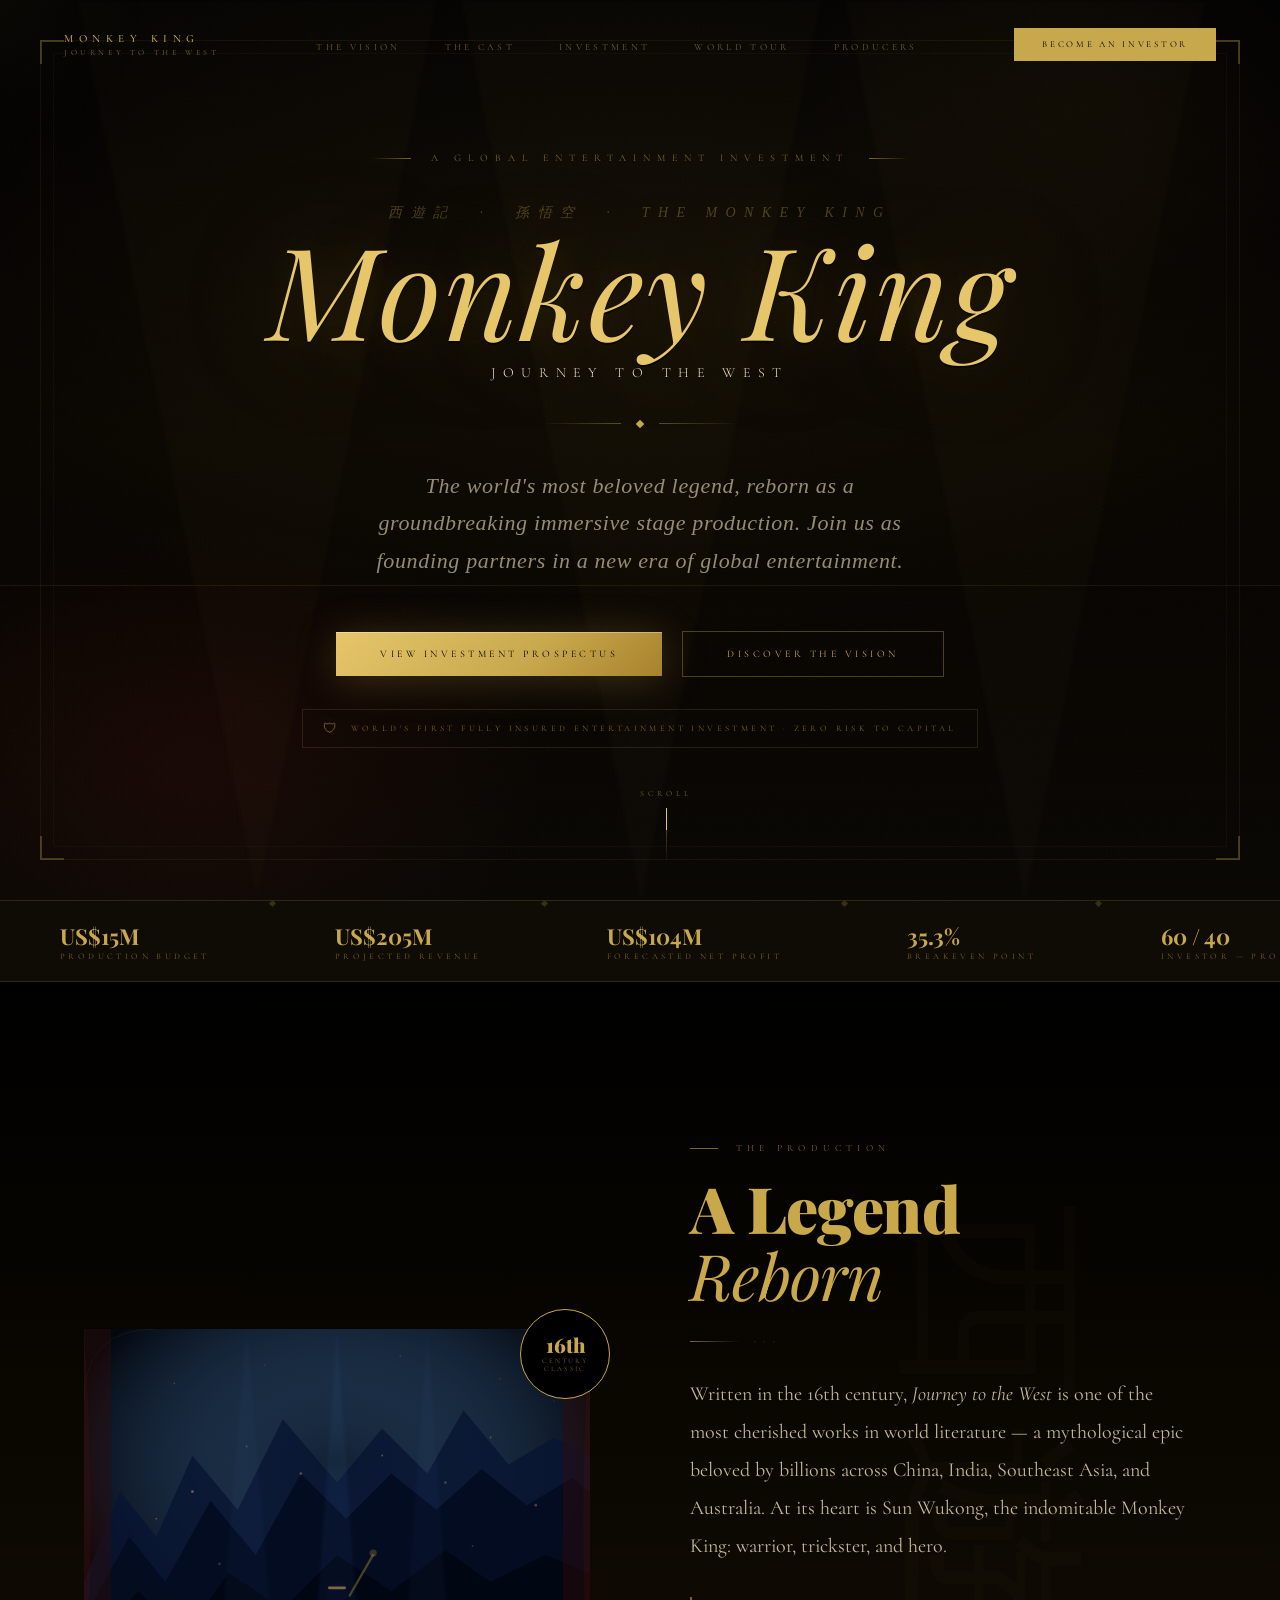
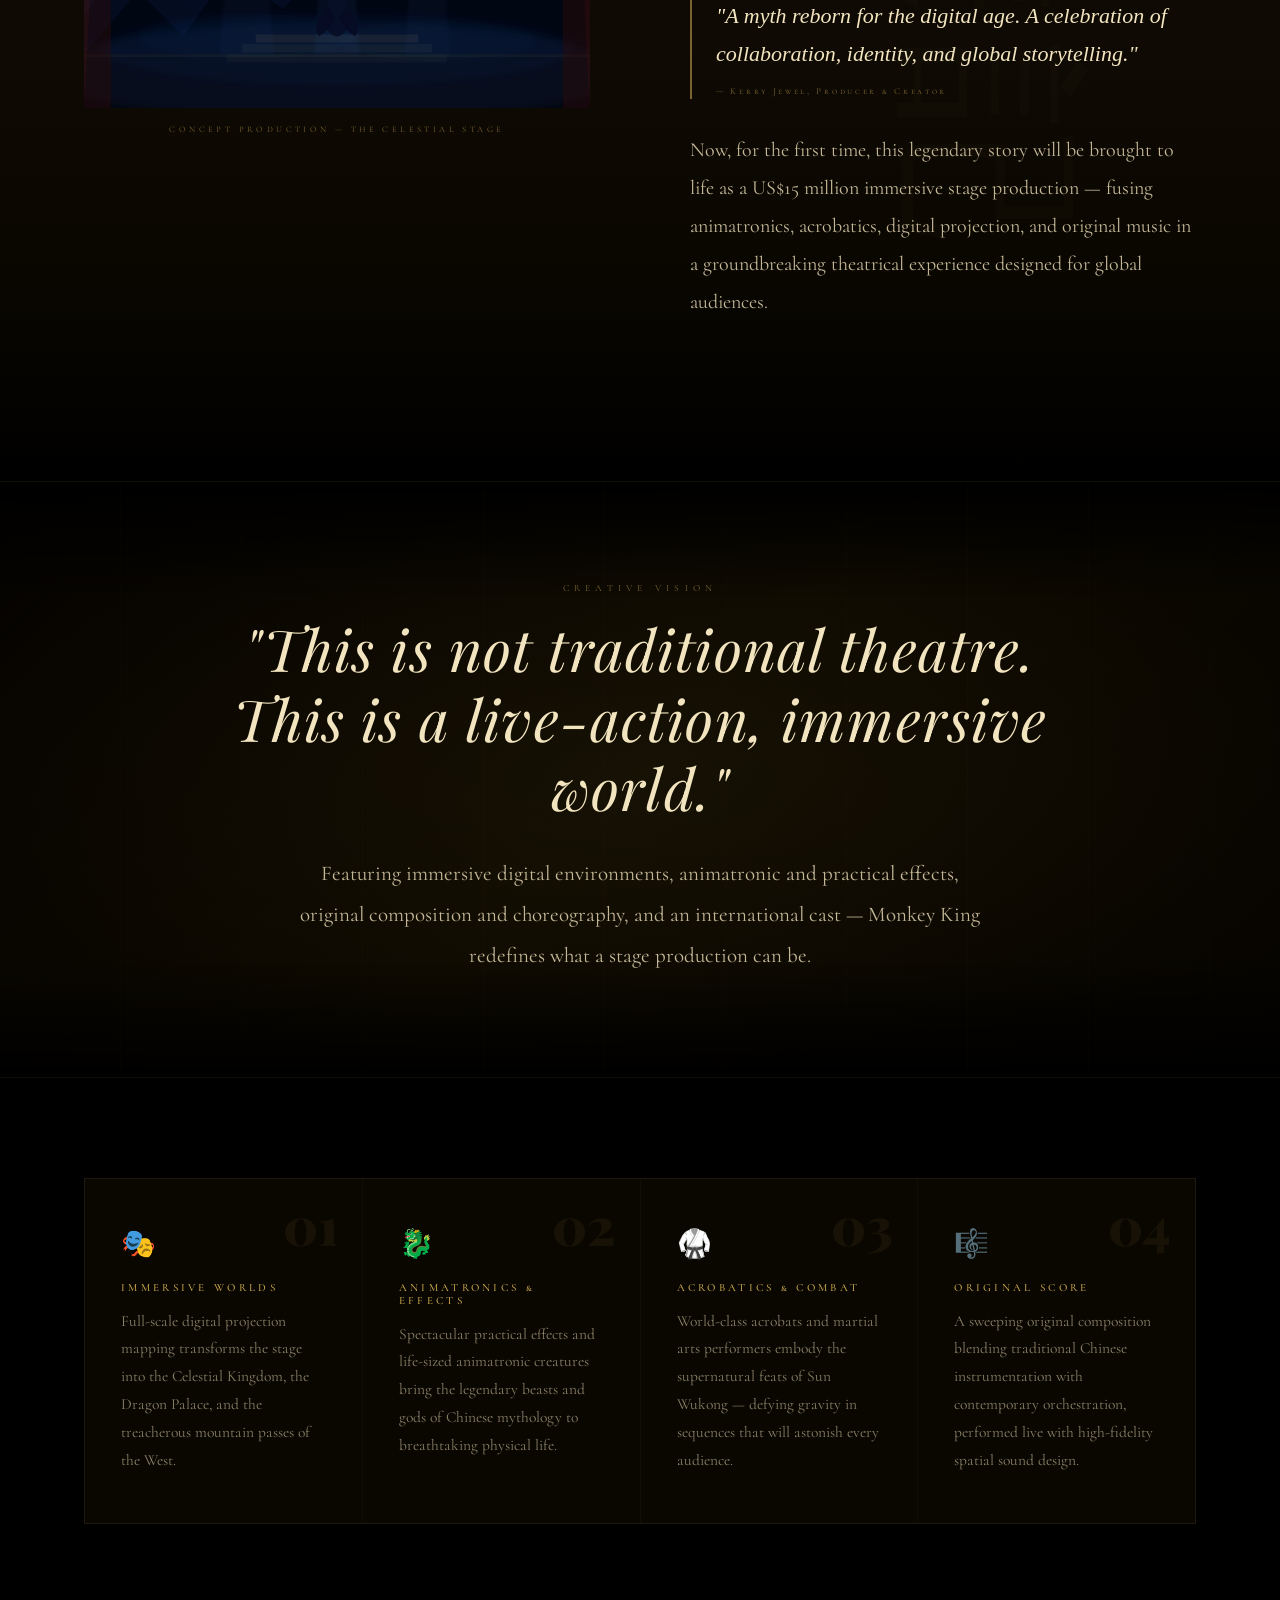
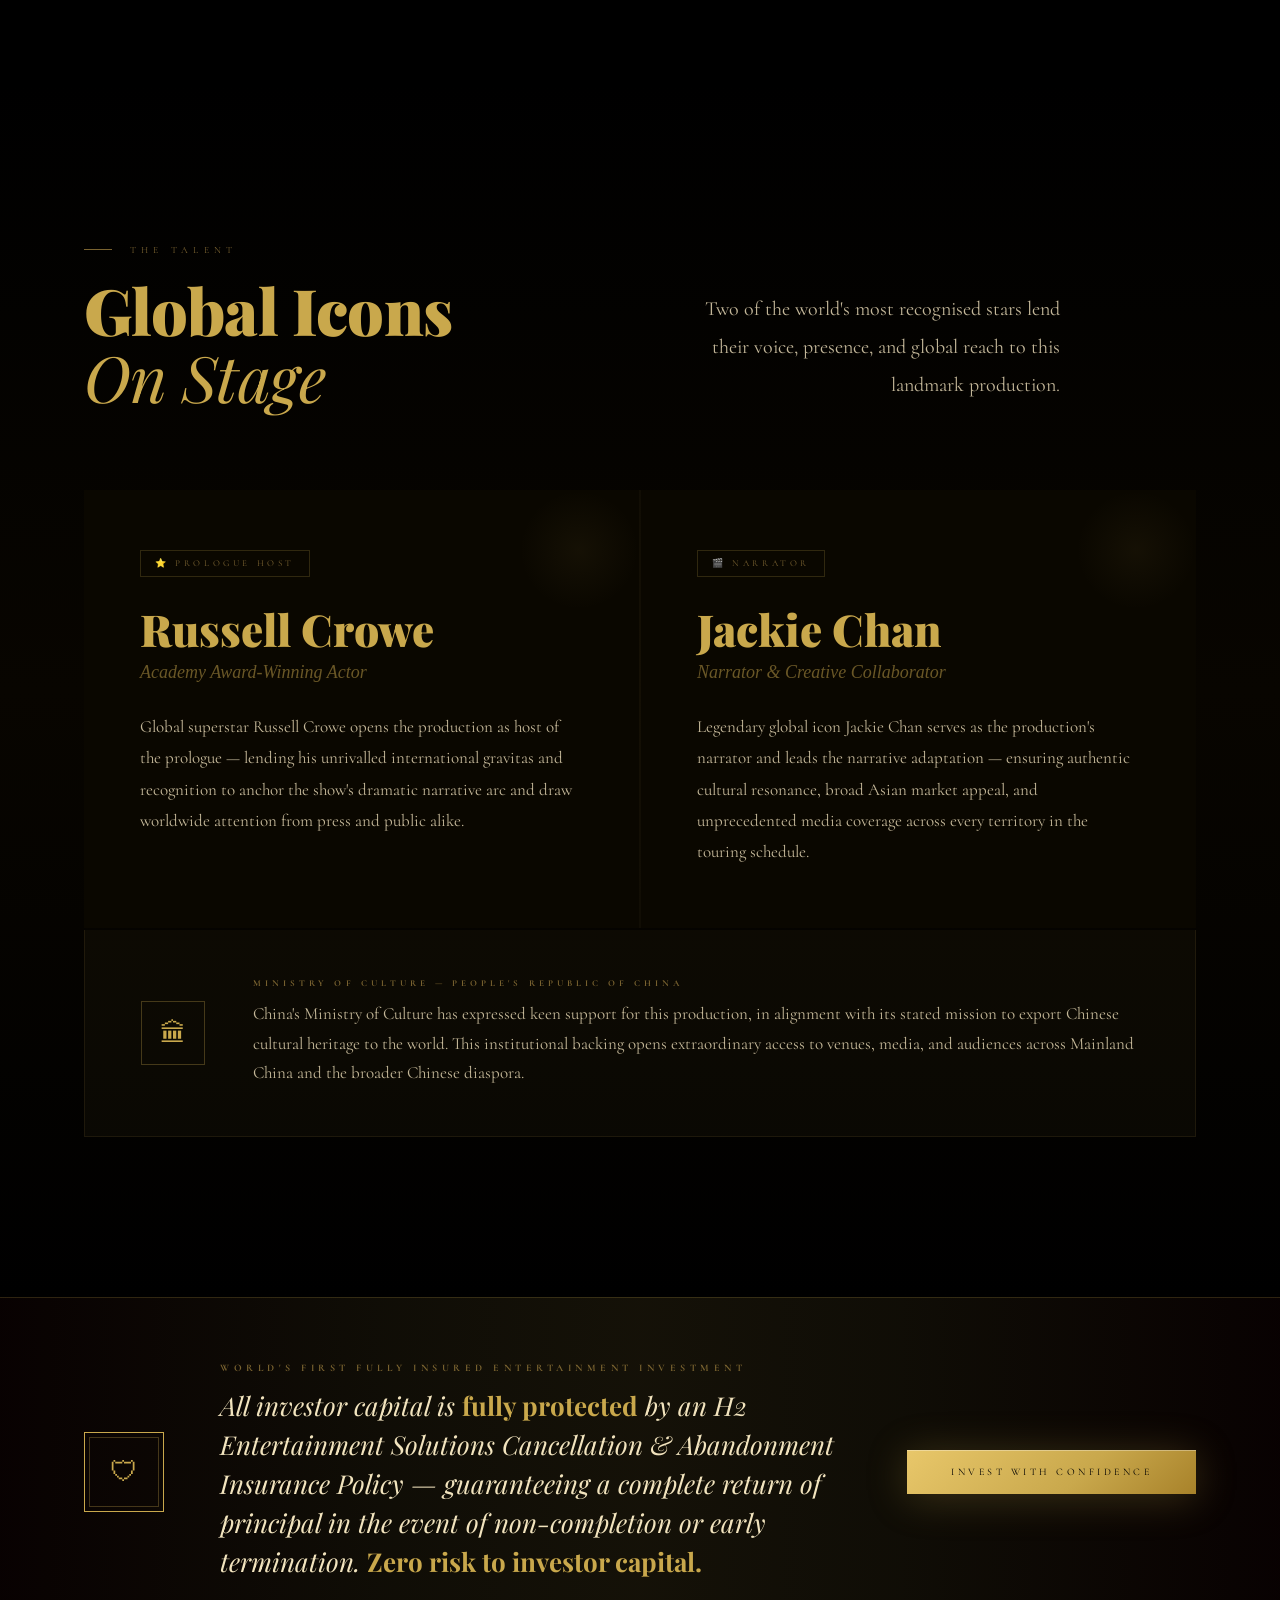
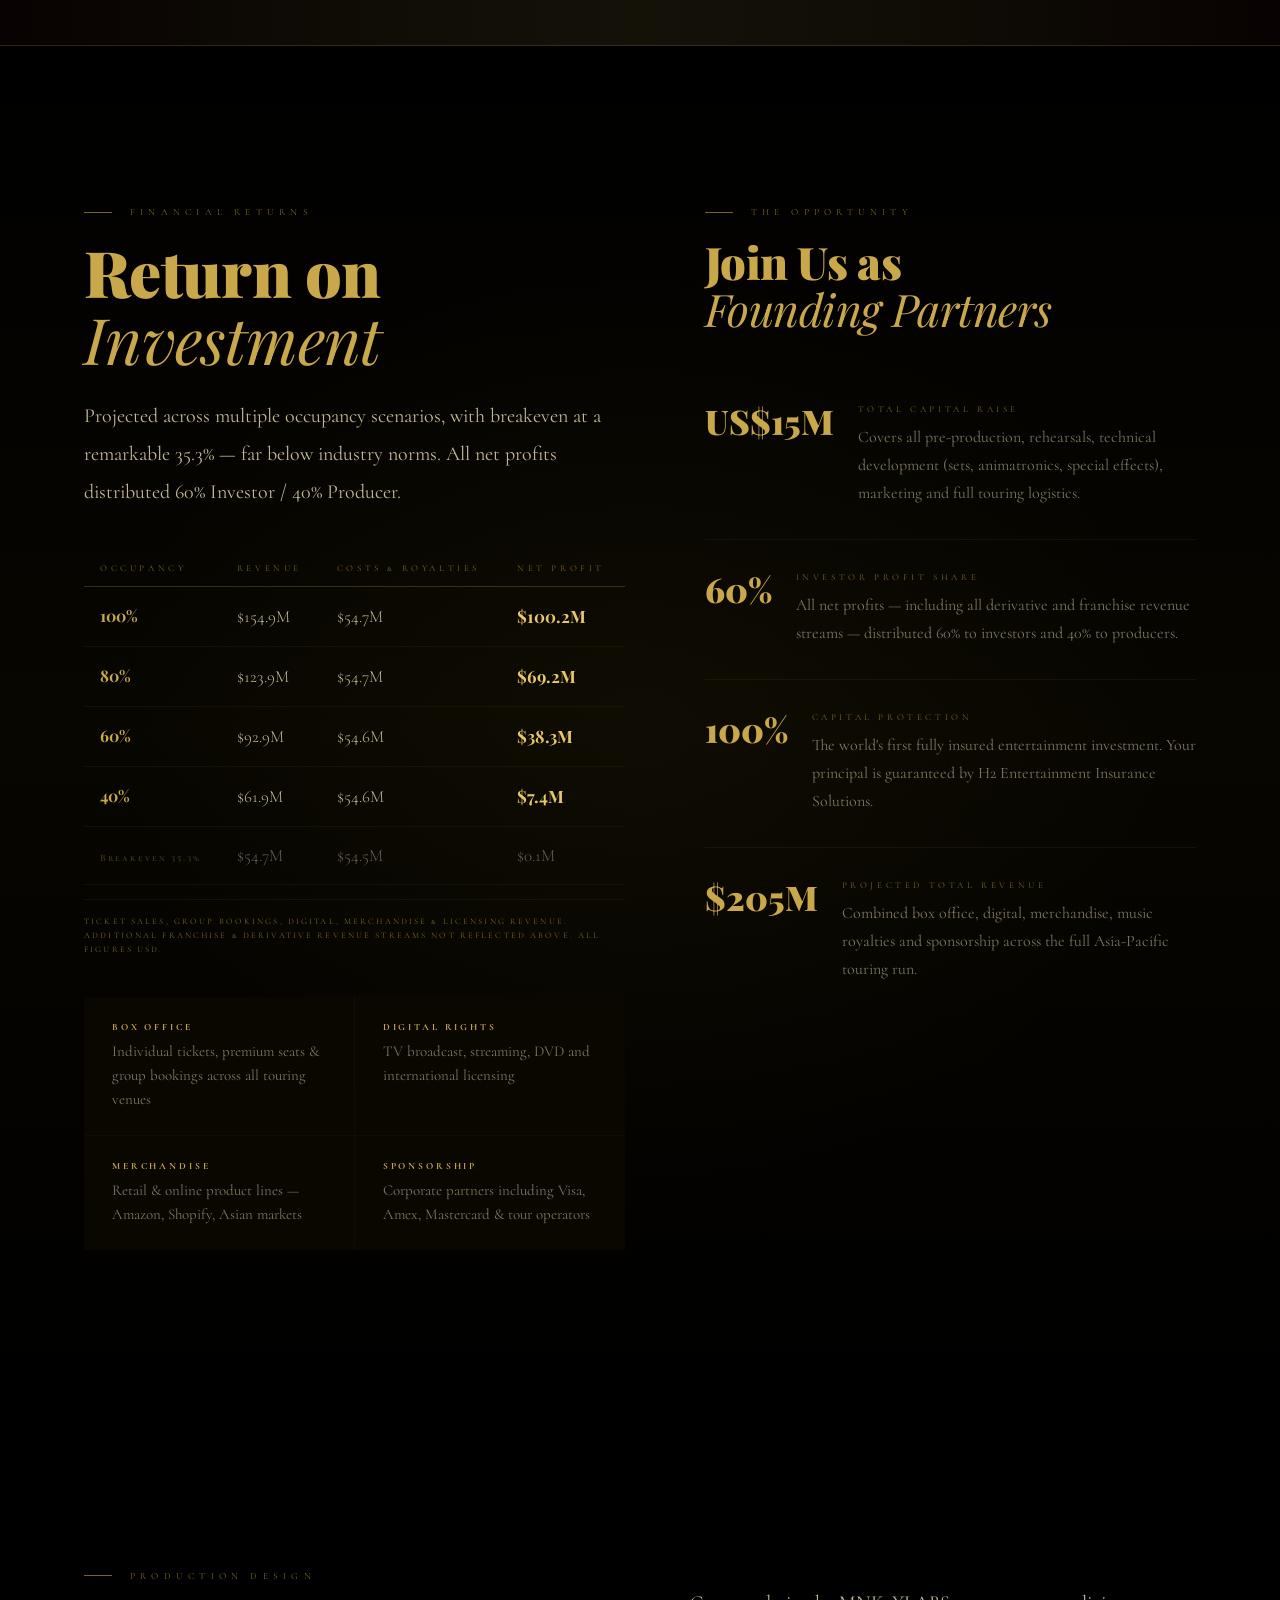
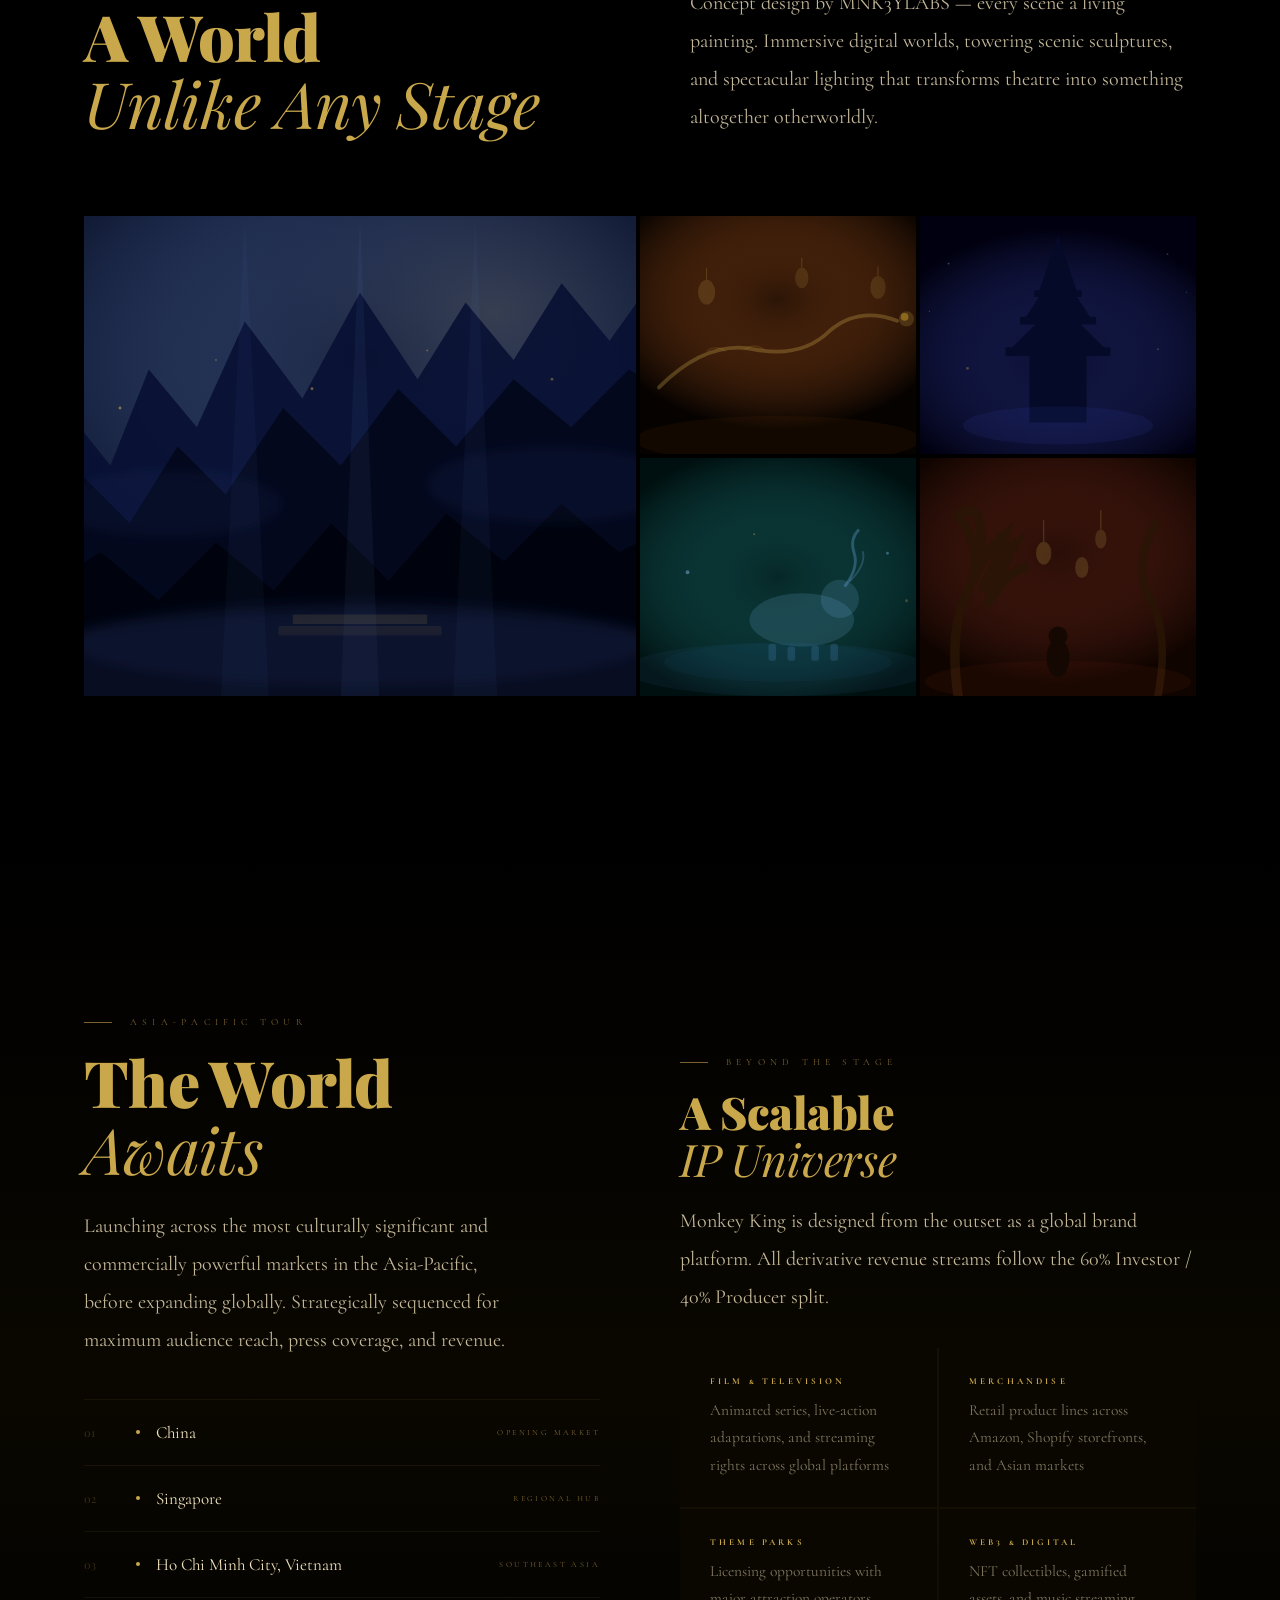
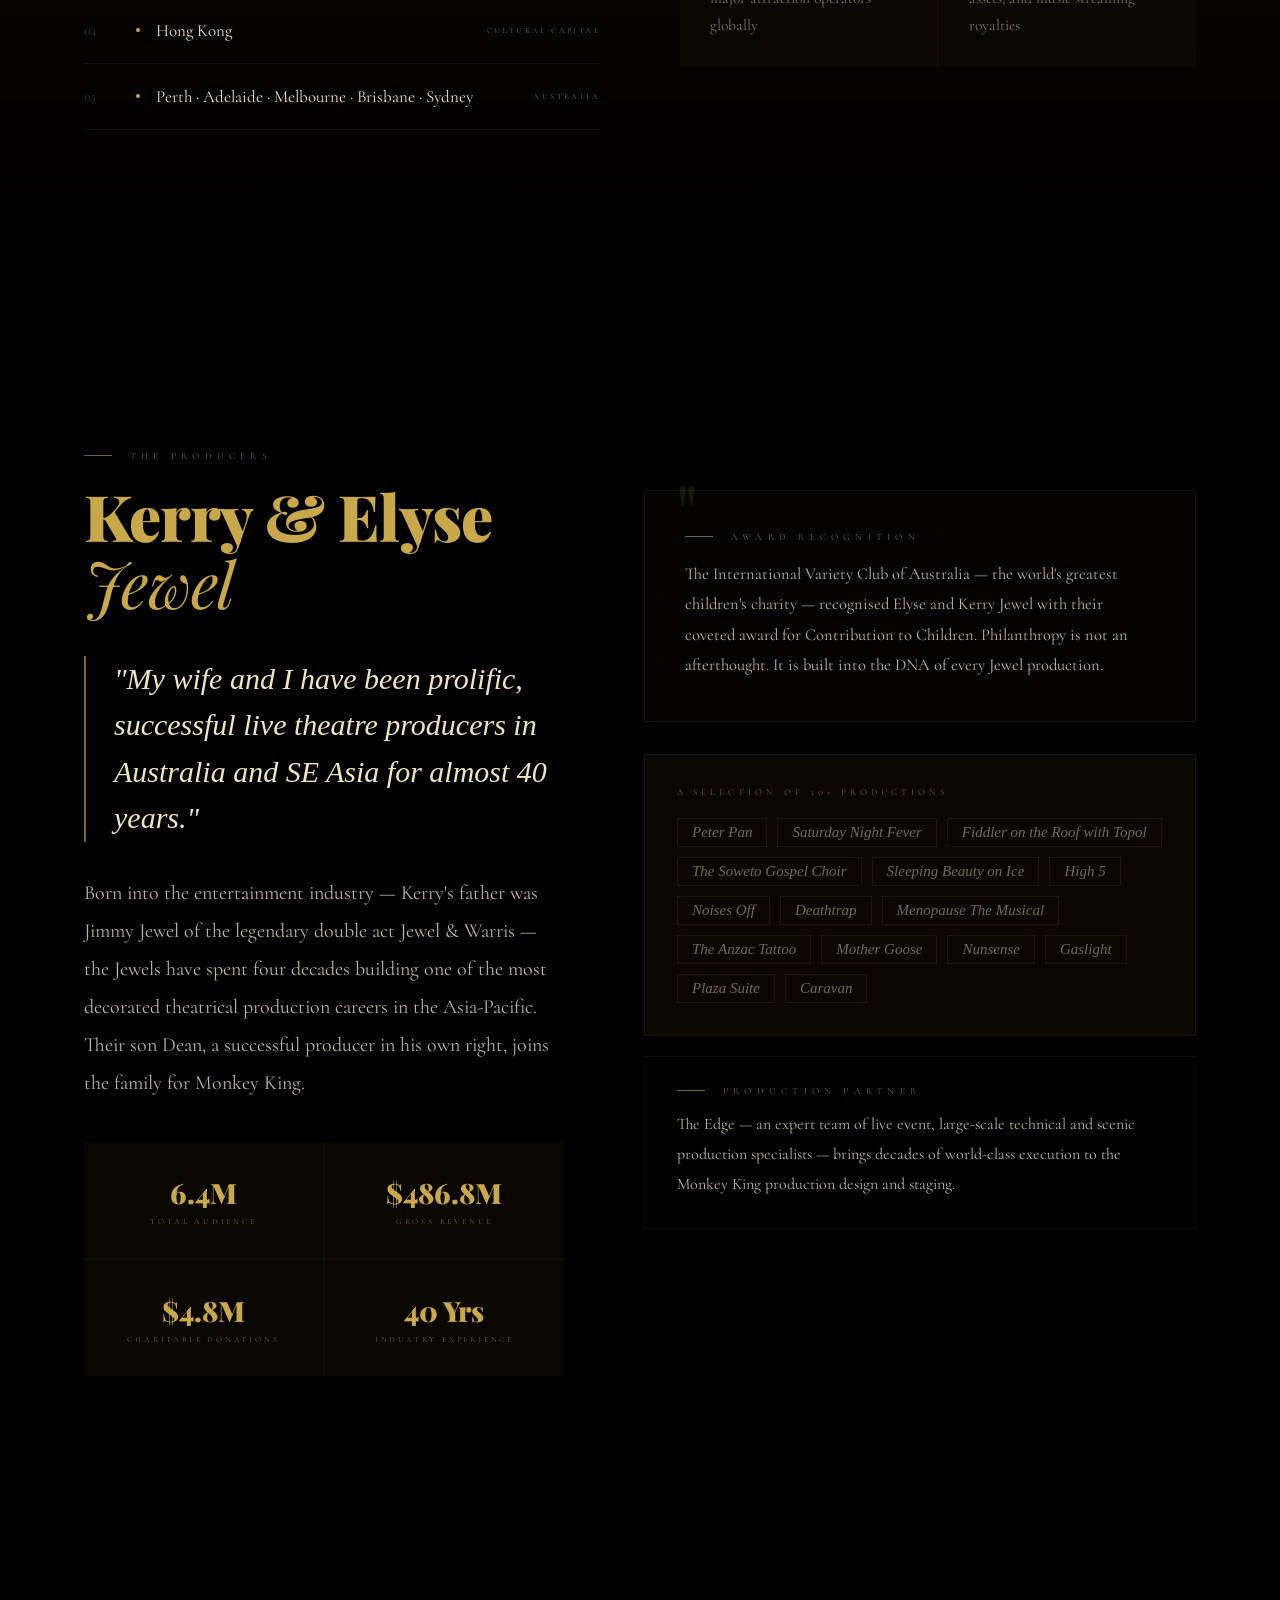
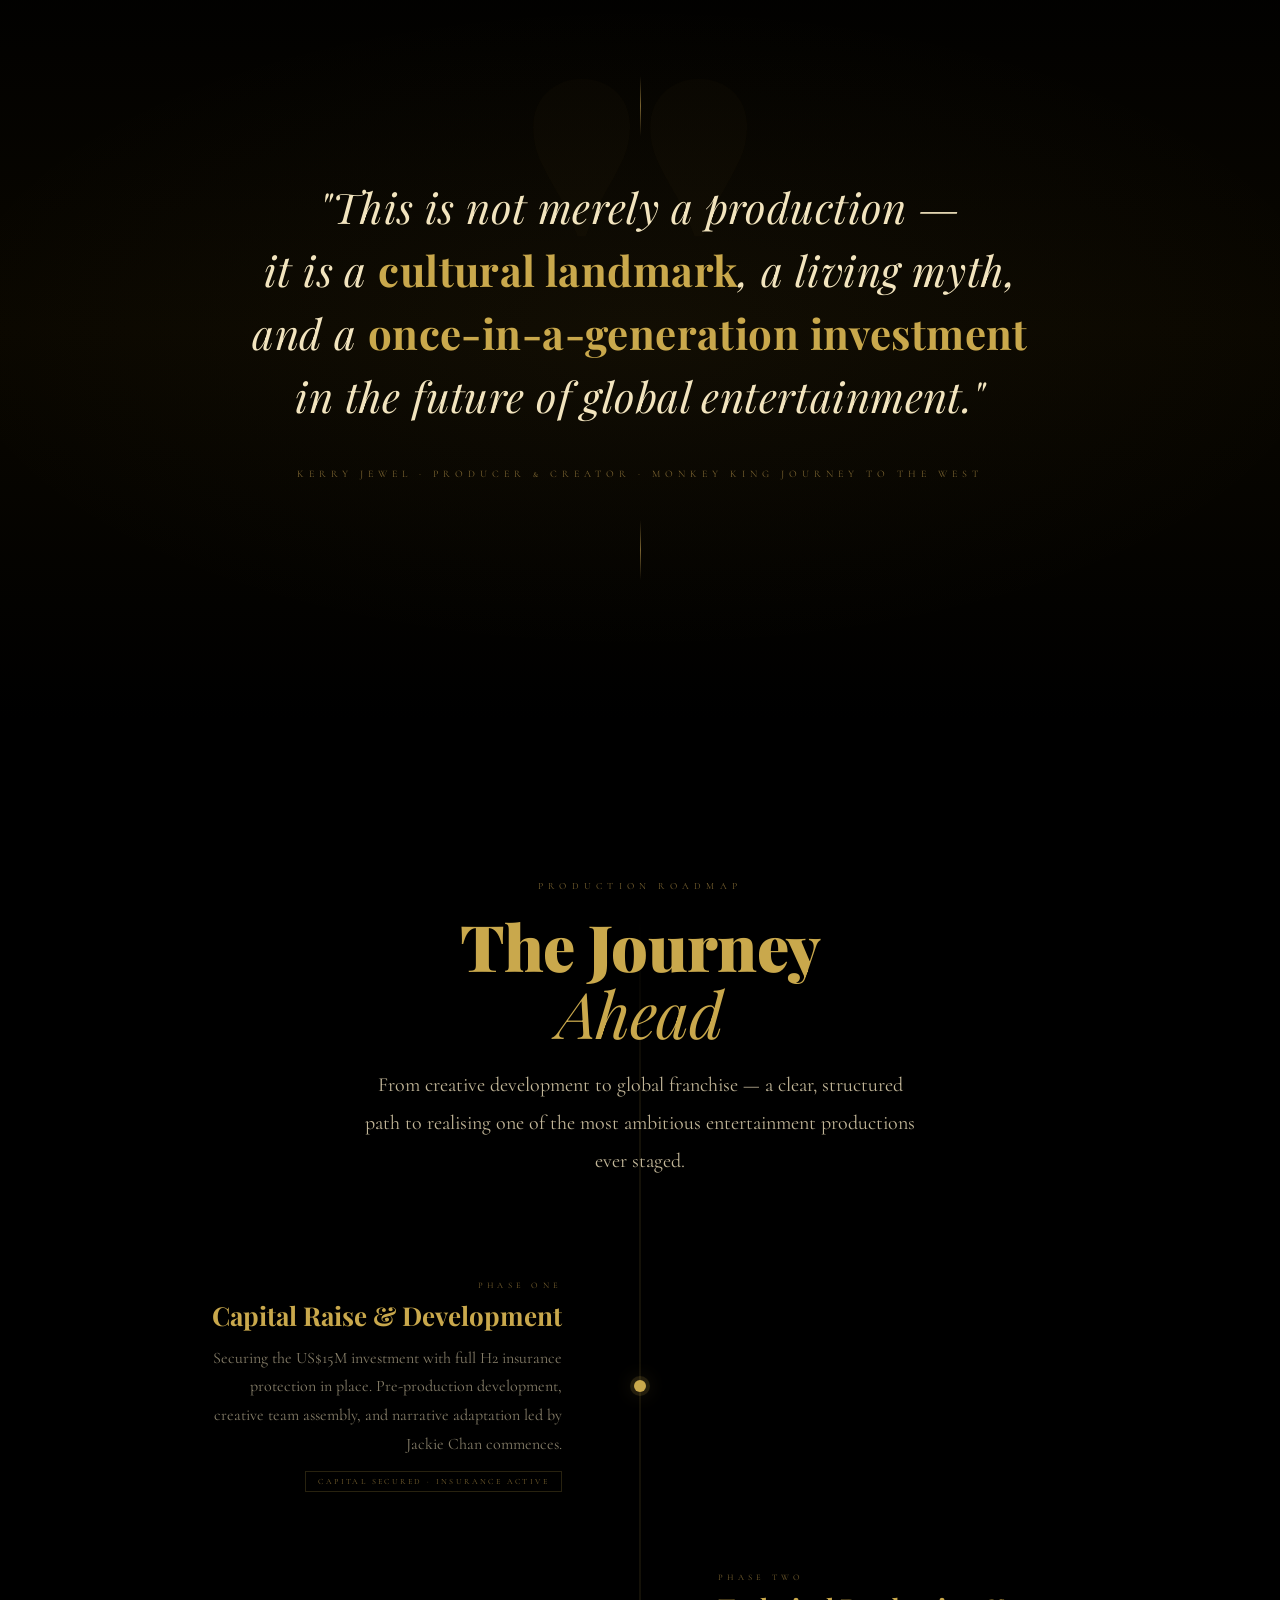
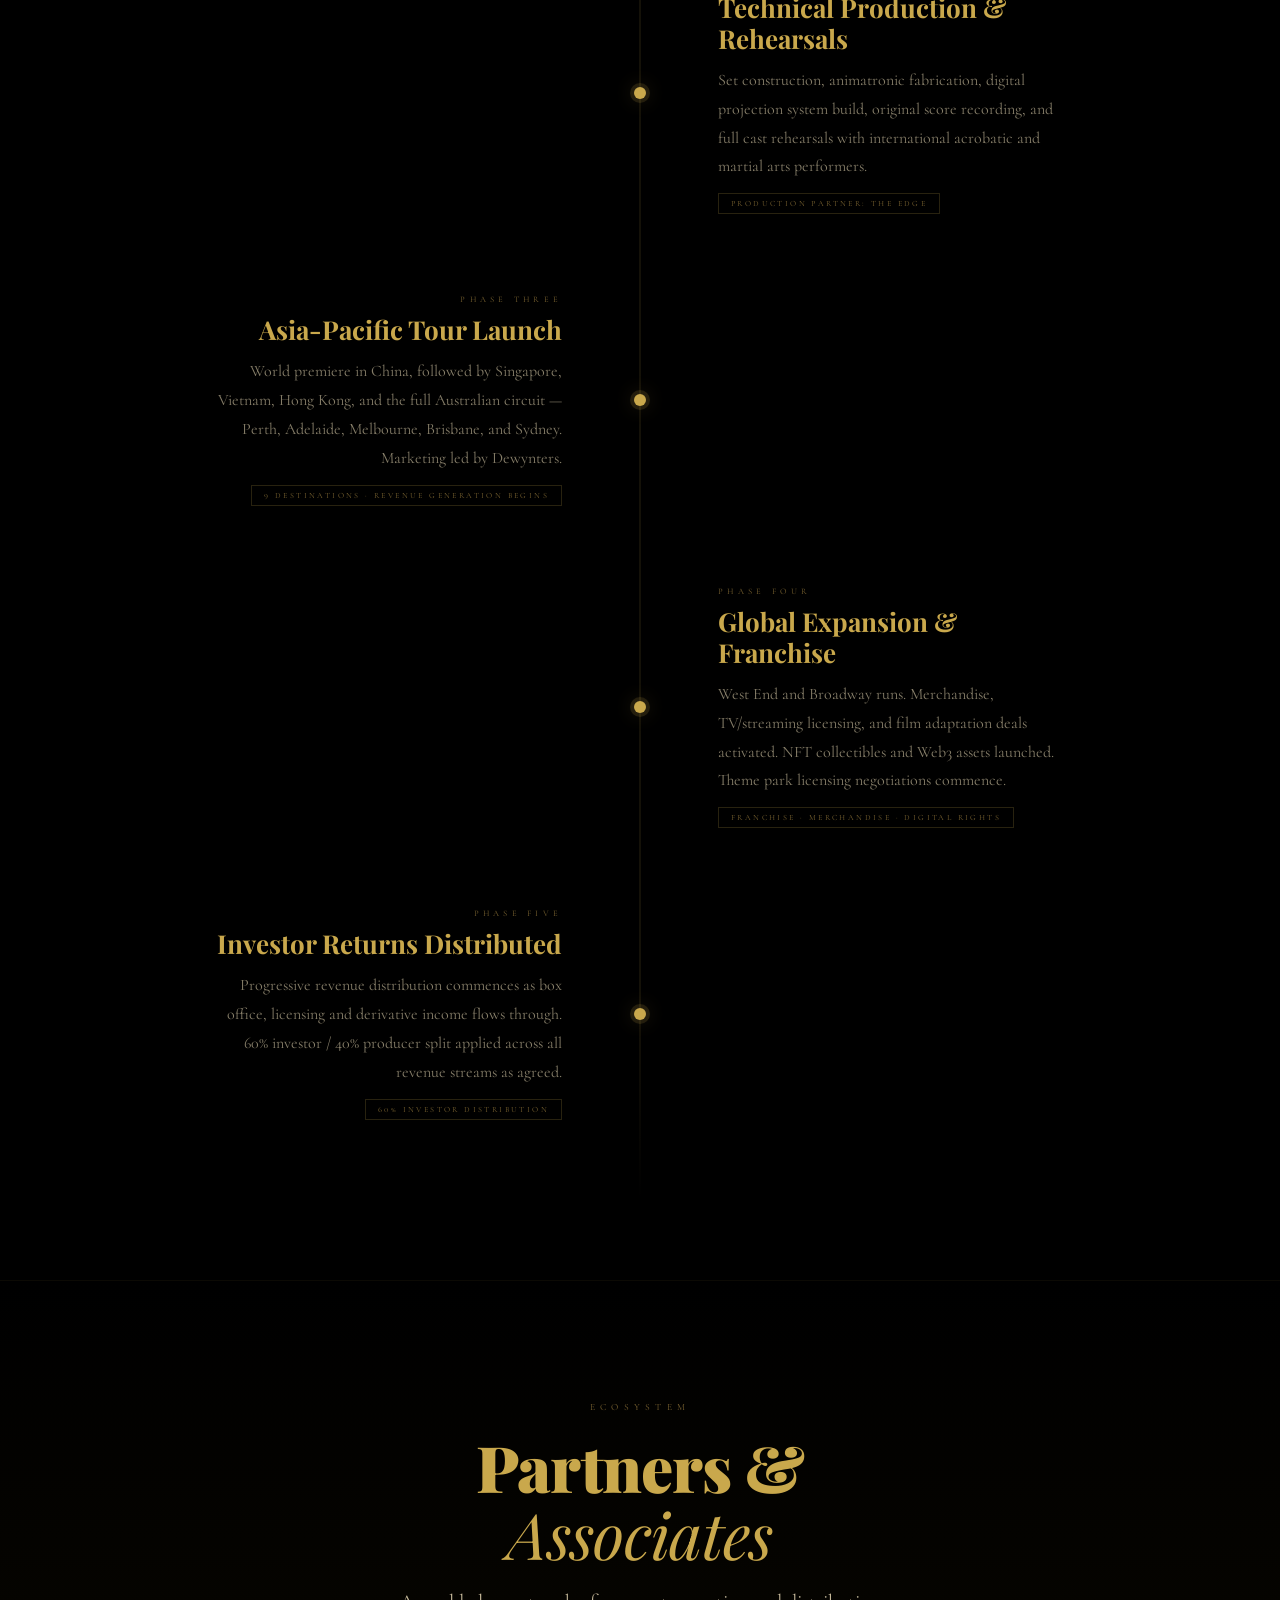
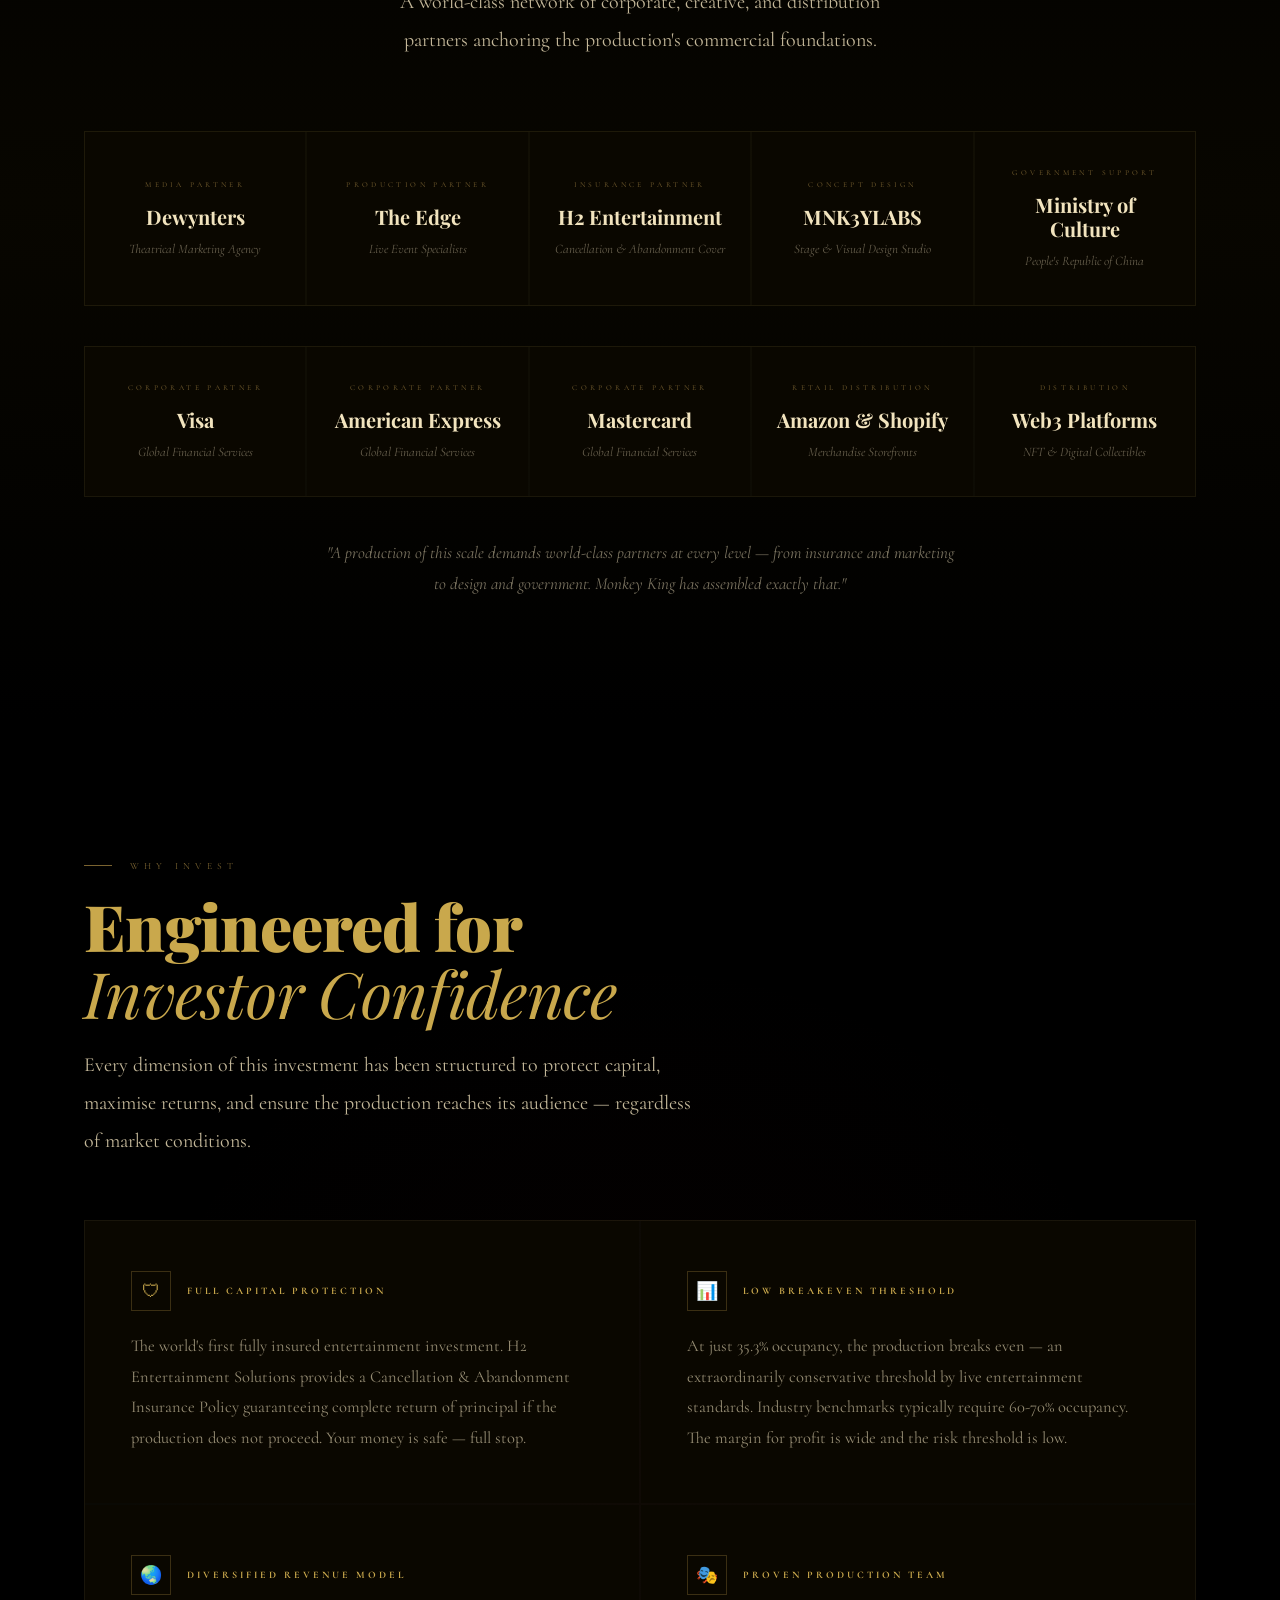
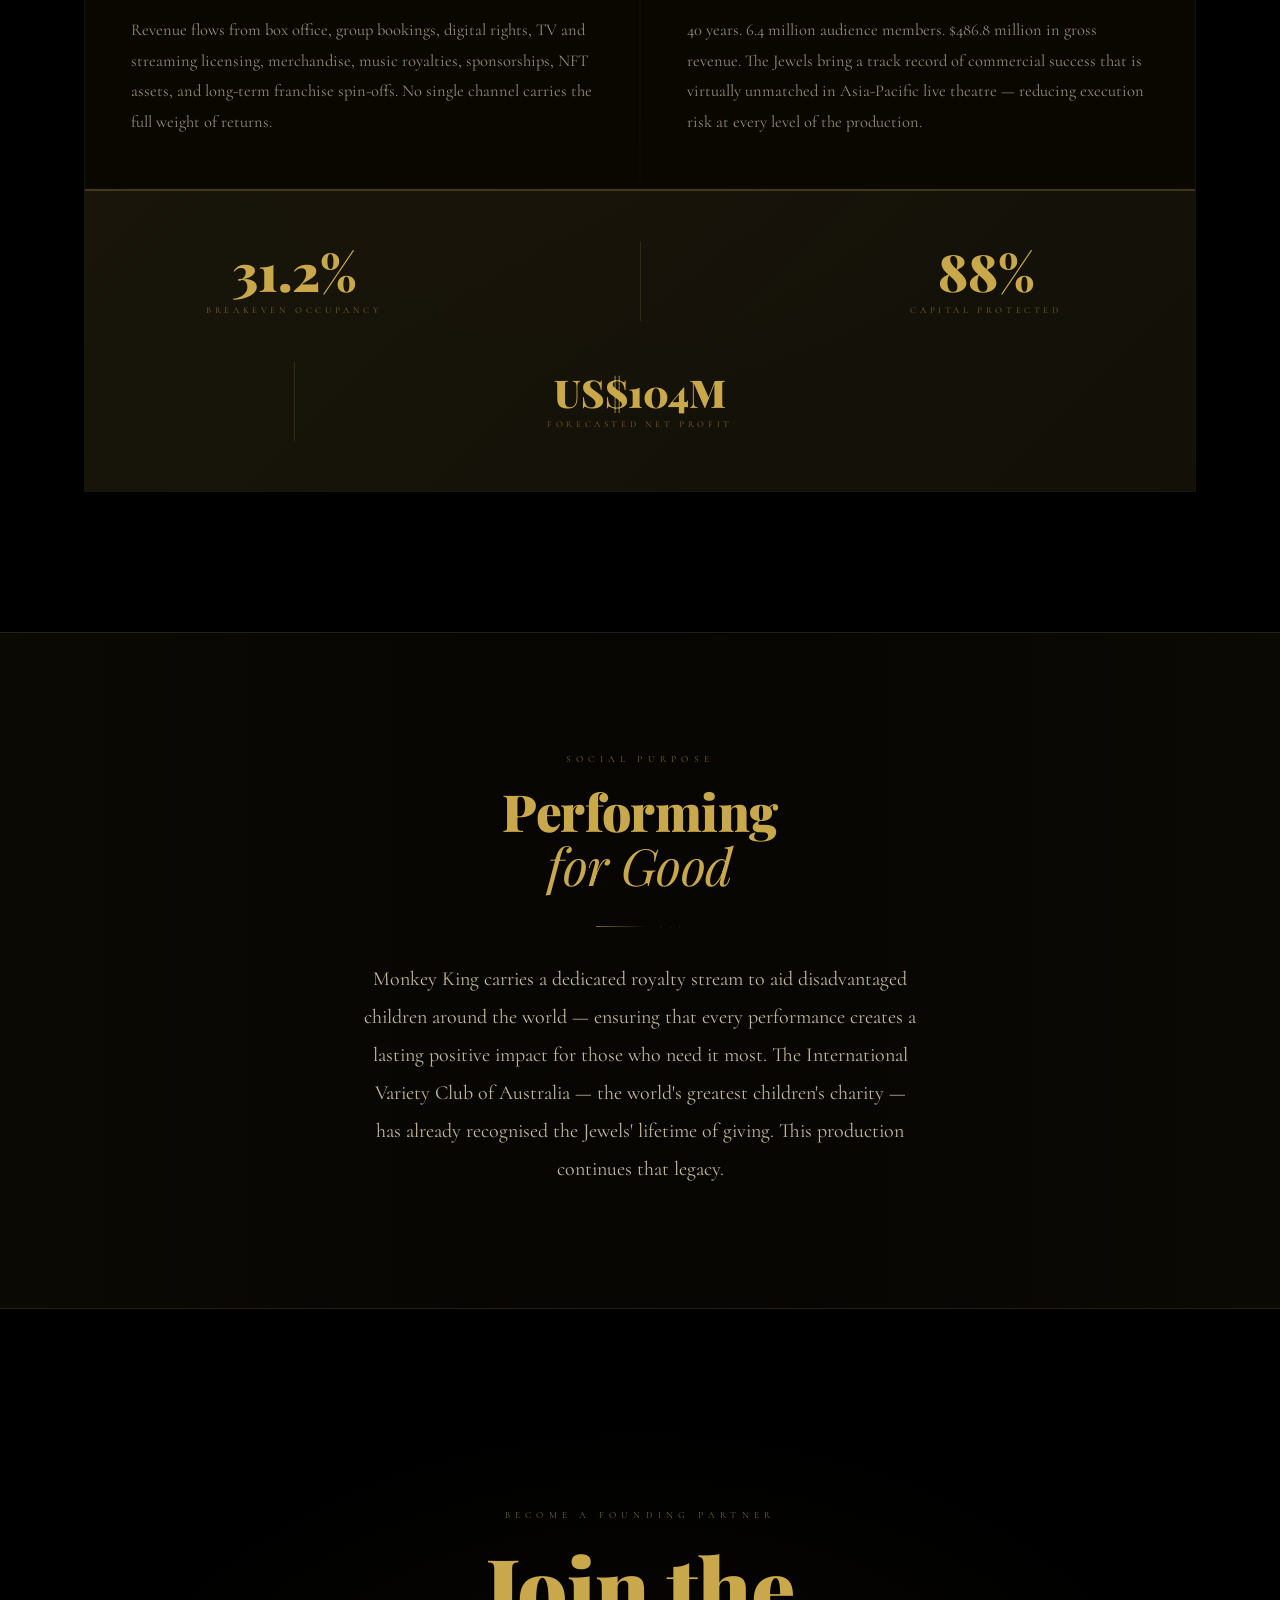
==== index.html @ dc2c013b "Add files via upload" ====
<!DOCTYPE html>
<html lang="en">
<head>
<meta charset="UTF-8">
<meta name="viewport" content="width=device-width, initial-scale=1.0">
<title>Monkey King: Journey to the West — An Epic Stage Production</title>
<link rel="preconnect" href="https://fonts.googleapis.com">
<link href="https://fonts.googleapis.com/css2?family=Playfair+Display:ital,wght@0,400;0,500;0,700;0,900;1,400;1,700&family=Cormorant:ital,wght@0,300;0,400;0,500;0,600;1,300;1,400;1,500&family=Cormorant+SC:wght@300;400;500;600&family=IM+Fell+English:ital@0;1&display=swap" rel="stylesheet">
<style>
/* ═══════════════════════════════════════════
   FOUNDATIONS
═══════════════════════════════════════════ */
:root {
  --gold:        #C9A84C;
  --gold-bright: #E8C76A;
  --gold-pale:   #F2E4BE;
  --gold-dim:    #7A6330;
  --gold-ghost:  rgba(201,168,76,0.12);
  --ink:         #000000;
  --ink-deep:    #030200;
  --ink-warm:    #0A0700;
  --ink-mid:     #0F0B04;
  --cream:       #F5EDD8;
  --red-accent:  #8B1A1A;
  --text-body:   rgba(242,228,190,0.80);
  --text-muted:  rgba(201,168,76,0.45);
}
*,*::before,*::after{box-sizing:border-box;margin:0;padding:0}
html{scroll-behavior:smooth;font-size:16px}
body{
  background:var(--ink);
  color:var(--gold-pale);
  font-family:'Cormorant',Georgia,serif;
  overflow-x:hidden;
  cursor:default;
}
::selection{background:var(--gold);color:var(--ink)}
::-webkit-scrollbar{width:3px}
::-webkit-scrollbar-track{background:var(--ink)}
::-webkit-scrollbar-thumb{background:var(--gold-dim)}

/* ── GRAIN TEXTURE ── */
body::after{
  content:'';
  position:fixed;inset:0;
  background-image:url("data:image/svg+xml,%3Csvg xmlns='http://www.w3.org/2000/svg' width='300' height='300'%3E%3Cfilter id='n'%3E%3CfeTurbulence type='fractalNoise' baseFrequency='0.75' numOctaves='4' stitchTiles='stitch'/%3E%3CfeColorMatrix type='saturate' values='0'/%3E%3C/filter%3E%3Crect width='300' height='300' filter='url(%23n)' opacity='1'/%3E%3C/svg%3E");
  opacity:.028;
  pointer-events:none;
  z-index:9000;
}

/* ═══════════════════════════════════════════
   NAVIGATION
═══════════════════════════════════════════ */
#nav{
  position:fixed;top:0;left:0;right:0;
  z-index:800;
  padding:28px 64px;
  display:flex;align-items:center;justify-content:space-between;
  transition:all .5s cubic-bezier(.16,1,.3,1);
}
#nav.solid{
  background:rgba(0,0,0,.96);
  backdrop-filter:blur(24px);
  padding:18px 64px;
  border-bottom:1px solid rgba(201,168,76,.1);
}
.nav-brand{
  display:flex;flex-direction:column;
  text-decoration:none;gap:3px;
}
.nav-brand-top{
  font-family:'Cormorant SC',serif;
  font-size:11px;letter-spacing:.5em;
  color:var(--gold);text-transform:uppercase;
  font-weight:500;
}
.nav-brand-bottom{
  font-family:'Cormorant SC',serif;
  font-size:8px;letter-spacing:.45em;
  color:var(--gold-dim);text-transform:uppercase;
}
.nav-links{
  display:flex;align-items:center;gap:44px;
  list-style:none;
}
.nav-links a{
  font-family:'Cormorant SC',serif;
  font-size:9.5px;letter-spacing:.35em;
  color:rgba(201,168,76,.55);
  text-decoration:none;text-transform:uppercase;
  transition:color .3s;position:relative;
}
.nav-links a::after{
  content:'';position:absolute;
  bottom:-4px;left:0;width:0;height:1px;
  background:var(--gold);
  transition:width .35s cubic-bezier(.16,1,.3,1);
}
.nav-links a:hover{color:var(--gold-bright)}
.nav-links a:hover::after{width:100%}
.nav-invest{
  font-family:'Cormorant SC',serif;
  font-size:9px;letter-spacing:.3em;
  text-transform:uppercase;
  color:var(--ink);background:var(--gold);
  padding:11px 28px;text-decoration:none;
  transition:all .3s;
  position:relative;overflow:hidden;
}
.nav-invest::before{
  content:'';position:absolute;
  top:0;left:-100%;width:100%;height:100%;
  background:rgba(255,255,255,.15);
  transition:left .4s ease;
}
.nav-invest:hover{background:var(--gold-bright);transform:translateY(-1px)}
.nav-invest:hover::before{left:100%}

/* ═══════════════════════════════════════════
   HERO — THEATRICAL CURTAIN REVEAL
═══════════════════════════════════════════ */
#hero{
  position:relative;
  height:100vh;min-height:700px;
  display:flex;align-items:center;justify-content:center;
  overflow:hidden;
}

/* Layered atmospheric background */
.hero-atmo{
  position:absolute;inset:0;
  background:
    radial-gradient(ellipse 90% 70% at 50% 30%, rgba(201,168,76,.055) 0%, transparent 65%),
    radial-gradient(ellipse 50% 50% at 15% 85%, rgba(139,26,26,.12) 0%, transparent 55%),
    radial-gradient(ellipse 40% 40% at 85% 10%, rgba(80,55,10,.1) 0%, transparent 55%),
    linear-gradient(180deg,
      #000 0%,
      #040200 25%,
      #080500 50%,
      #060300 75%,
      #000 100%
    );
}

/* Animated spotlight beams */
.spotlight{
  position:absolute;top:0;
  width:1px;
  transform-origin:top center;
  pointer-events:none;
}
.spotlight::before{
  content:'';
  position:absolute;top:0;left:50%;
  transform:translateX(-50%);
  width:0;height:100vh;
  border-left:180px solid transparent;
  border-right:180px solid transparent;
  border-top:100vh solid rgba(201,168,76,.022);
  filter:blur(2px);
}
.sp1{left:20%;animation:sp-sway 18s ease-in-out infinite}
.sp2{left:50%;animation:sp-sway 22s ease-in-out infinite reverse}
.sp3{left:80%;animation:sp-sway 16s ease-in-out infinite 4s}
@keyframes sp-sway{
  0%,100%{transform:rotate(-3deg)}
  50%{transform:rotate(3deg)}
}

/* Stage floor glow */
.stage-floor{
  position:absolute;bottom:0;left:0;right:0;height:35%;
  background:linear-gradient(to top,rgba(201,168,76,.04) 0%,transparent 100%);
  border-top:1px solid rgba(201,168,76,.06);
}

/* Hero particles */
.hero-particles{
  position:absolute;inset:0;overflow:hidden;pointer-events:none;
}
.hp{
  position:absolute;
  border-radius:50%;
  background:var(--gold);
  animation:hp-rise linear infinite;
  opacity:0;
}
@keyframes hp-rise{
  0%{transform:translateY(110vh) translateX(0) scale(1);opacity:0}
  8%{opacity:.7}
  92%{opacity:.2}
  100%{transform:translateY(-10vh) translateX(40px) scale(.3);opacity:0}
}

/* Chinese decorative border frame */
.hero-frame{
  position:absolute;inset:40px;
  border:1px solid rgba(201,168,76,.07);
  pointer-events:none;
}
.hero-frame-inner{
  position:absolute;inset:12px;
  border:1px solid rgba(201,168,76,.04);
}
.hf-corner{
  position:absolute;
  width:24px;height:24px;
  border-color:rgba(201,168,76,.3);
  border-style:solid;
}
.hf-corner.tl{top:-1px;left:-1px;border-width:2px 0 0 2px}
.hf-corner.tr{top:-1px;right:-1px;border-width:2px 2px 0 0}
.hf-corner.bl{bottom:-1px;left:-1px;border-width:0 0 2px 2px}
.hf-corner.br{bottom:-1px;right:-1px;border-width:0 2px 2px 0}

/* Content */
.hero-content{
  position:relative;z-index:10;
  text-align:center;
  padding:0 40px;
  max-width:1000px;
}
.hero-pretext{
  font-family:'Cormorant SC',serif;
  font-size:10px;letter-spacing:.7em;
  color:var(--gold-dim);text-transform:uppercase;
  margin-bottom:40px;
  display:flex;align-items:center;justify-content:center;gap:20px;
  opacity:0;animation:h-fade-up .8s .2s forwards;
}
.hero-pretext::before,.hero-pretext::after{
  content:'';display:block;
  width:40px;height:1px;
  background:linear-gradient(to right,transparent,var(--gold-dim));
}
.hero-pretext::after{
  background:linear-gradient(to left,transparent,var(--gold-dim));
}

/* Main title — split line dramatic treatment */
.hero-title-wrap{
  margin-bottom:24px;
  opacity:0;animation:h-fade-up .9s .45s forwards;
}
.hero-title-chinese{
  font-family:'IM Fell English',serif;
  font-size:clamp(11px,1.2vw,14px);
  letter-spacing:.6em;
  color:rgba(201,168,76,.35);
  text-transform:uppercase;
  margin-bottom:8px;
  font-style:italic;
}
.hero-title-main{
  font-family:'Playfair Display',serif;
  font-size:clamp(56px,10vw,128px);
  font-weight:900;
  line-height:.92;
  color:var(--gold);
  text-shadow:
    0 0 120px rgba(201,168,76,.25),
    0 0 40px rgba(201,168,76,.12),
    0 2px 0 rgba(0,0,0,.8);
  letter-spacing:.02em;
}
.hero-title-main em{
  font-style:italic;
  font-weight:400;
  color:var(--gold-bright);
}
.hero-sub{
  font-family:'Cormorant SC',serif;
  font-size:clamp(10px,1.4vw,14px);
  letter-spacing:.55em;
  color:var(--gold-pale);
  text-transform:uppercase;
  margin-top:16px;
  font-weight:300;
}
.hero-rule{
  display:flex;align-items:center;justify-content:center;gap:16px;
  margin:40px auto;
  opacity:0;animation:h-fade-up .8s .7s forwards;
}
.hero-rule-line{
  width:80px;height:1px;
  background:linear-gradient(to right,transparent,rgba(201,168,76,.4));
}
.hero-rule-line.r{
  background:linear-gradient(to left,transparent,rgba(201,168,76,.4));
}
.hero-rule-diamond{
  width:6px;height:6px;
  background:var(--gold);
  transform:rotate(45deg);
}
.hero-logoline{
  font-family:'IM Fell English',serif;
  font-style:italic;
  font-size:clamp(16px,1.8vw,22px);
  color:rgba(242,228,190,.6);
  letter-spacing:.03em;
  line-height:1.7;
  max-width:580px;
  margin:0 auto 52px;
  opacity:0;animation:h-fade-up .8s .85s forwards;
}
.hero-cta-row{
  display:flex;align-items:center;justify-content:center;gap:20px;
  flex-wrap:wrap;
  opacity:0;animation:h-fade-up .8s 1.05s forwards;
}
.cta-main{
  font-family:'Cormorant SC',serif;
  font-size:10px;letter-spacing:.35em;
  text-transform:uppercase;
  color:var(--ink);
  background:linear-gradient(135deg, var(--gold-bright) 0%, var(--gold) 60%, #A8822A 100%);
  padding:16px 44px;
  text-decoration:none;
  transition:all .35s;
  box-shadow:0 4px 40px rgba(201,168,76,.25),0 1px 0 rgba(255,255,255,.1) inset;
  position:relative;overflow:hidden;
}
.cta-main::after{
  content:'';position:absolute;
  top:0;left:0;right:0;height:1px;
  background:rgba(255,255,255,.25);
}
.cta-main:hover{
  transform:translateY(-3px);
  box-shadow:0 12px 60px rgba(201,168,76,.4);
}
.cta-outline{
  font-family:'Cormorant SC',serif;
  font-size:10px;letter-spacing:.35em;
  text-transform:uppercase;
  color:var(--gold);
  border:1px solid rgba(201,168,76,.35);
  padding:16px 44px;
  text-decoration:none;
  transition:all .35s;
  backdrop-filter:blur(10px);
}
.cta-outline:hover{
  border-color:var(--gold);
  background:rgba(201,168,76,.07);
  color:var(--gold-bright);
}

/* Hero scroll prompt */
.hero-scroll{
  position:absolute;bottom:36px;left:50%;
  transform:translateX(-50%);
  display:flex;flex-direction:column;align-items:center;gap:10px;
  opacity:0;animation:h-fade-up .6s 1.5s forwards;
}
.hero-scroll span{
  font-family:'Cormorant SC',serif;
  font-size:8px;letter-spacing:.5em;
  color:var(--gold-dim);text-transform:uppercase;
}
.scroll-track{
  width:1px;height:56px;
  background:linear-gradient(to bottom,var(--gold-dim),transparent);
  position:relative;overflow:hidden;
}
.scroll-track::after{
  content:'';
  position:absolute;top:0;width:100%;height:40%;
  background:var(--gold-bright);
  animation:scroll-drop 2.2s ease-in-out infinite;
}
@keyframes scroll-drop{
  0%{top:-40%;opacity:1}
  100%{top:140%;opacity:0}
}

@keyframes h-fade-up{
  from{opacity:0;transform:translateY(28px)}
  to{opacity:1;transform:translateY(0)}
}

/* ═══════════════════════════════════════════
   SECTION BASE
═══════════════════════════════════════════ */
.wrap{max-width:1240px;margin:0 auto;padding:0 64px}
.section-eyebrow{
  display:flex;align-items:center;gap:18px;
  font-family:'Cormorant SC',serif;
  font-size:9.5px;letter-spacing:.55em;
  color:var(--gold-dim);text-transform:uppercase;
  margin-bottom:20px;
}
.section-eyebrow::before{
  content:'';display:block;
  width:28px;height:1px;
  background:var(--gold-dim);flex-shrink:0;
}
.section-title{
  font-family:'Playfair Display',serif;
  font-size:clamp(32px,5vw,64px);
  font-weight:900;
  color:var(--gold);
  line-height:1.05;
  letter-spacing:-.01em;
}
.section-title em{font-style:italic;font-weight:400}
.section-body{
  font-family:'Cormorant',serif;
  font-size:clamp(17px,1.6vw,20px);
  line-height:1.9;
  color:var(--text-body);
  font-weight:400;
}
.ornament{
  display:flex;align-items:center;gap:14px;
  margin:28px 0;
}
.ornament-line{
  height:1px;width:50px;
  background:linear-gradient(to right,var(--gold-dim),transparent);
}
.ornament-center{
  font-family:'Cormorant SC',serif;
  font-size:9px;letter-spacing:.3em;
  color:var(--gold-dim);
}

/* REVEAL */
.r{
  opacity:0;transform:translateY(36px);
  transition:opacity .85s cubic-bezier(.16,1,.3,1),
             transform .85s cubic-bezier(.16,1,.3,1);
}
.r.d1{transition-delay:.12s}
.r.d2{transition-delay:.24s}
.r.d3{transition-delay:.36s}
.r.d4{transition-delay:.48s}
.r.d5{transition-delay:.6s}
.r.in{opacity:1;transform:translateY(0)}

/* ═══════════════════════════════════════════
   MARQUEE STATS BAR
═══════════════════════════════════════════ */
#statsbar{
  background:rgba(201,168,76,.07);
  border-top:1px solid rgba(201,168,76,.18);
  border-bottom:1px solid rgba(201,168,76,.18);
  padding:0;overflow:hidden;
}
.marquee-track{
  display:flex;white-space:nowrap;
  animation:marquee-scroll 30s linear infinite;
}
.marquee-item{
  display:inline-flex;align-items:center;gap:48px;
  padding:20px 60px;
  flex-shrink:0;
}
.mi-num{
  font-family:'Playfair Display',serif;
  font-size:22px;font-weight:700;
  color:var(--gold);
}
.mi-label{
  font-family:'Cormorant SC',serif;
  font-size:8.5px;letter-spacing:.4em;
  color:var(--gold-dim);text-transform:uppercase;
}
.marquee-sep{
  display:inline-block;
  width:5px;height:5px;
  background:var(--gold-dim);
  transform:rotate(45deg);
  flex-shrink:0;
  opacity:.4;
}
@keyframes marquee-scroll{
  0%{transform:translateX(0)}
  100%{transform:translateX(-50%)}
}

/* ═══════════════════════════════════════════
   ACT I — THE LEGEND
═══════════════════════════════════════════ */
#legend{
  padding:160px 0;
  background:linear-gradient(180deg,
    var(--ink) 0%,
    var(--ink-warm) 40%,
    var(--ink-mid) 60%,
    var(--ink-warm) 80%,
    var(--ink) 100%
  );
  position:relative;
}
#legend::before{
  content:'西遊記';
  position:absolute;
  right:-40px;top:50%;
  transform:translateY(-50%) rotate(90deg);
  font-family:serif;
  font-size:200px;
  color:rgba(201,168,76,.025);
  letter-spacing:.1em;
  pointer-events:none;
  white-space:nowrap;
}
.legend-grid{
  display:grid;
  grid-template-columns:1fr 1fr;
  gap:100px;
  align-items:center;
}
.legend-art{
  position:relative;
}
/* Theatrical proscenium SVG art piece */
.proscenium{
  width:100%;
  aspect-ratio:4/3;
  position:relative;
  overflow:hidden;
}
.legend-caption{
  margin-top:16px;
  font-family:'Cormorant SC',serif;
  font-size:8.5px;letter-spacing:.4em;
  color:var(--gold-dim);text-align:center;
  text-transform:uppercase;
}
.legend-year-badge{
  position:absolute;
  top:-20px;right:-20px;
  width:90px;height:90px;
  border-radius:50%;
  border:1px solid var(--gold);
  display:flex;flex-direction:column;
  align-items:center;justify-content:center;
  background:var(--ink);
  z-index:5;
}
.lyb-num{
  font-family:'Playfair Display',serif;
  font-size:20px;font-weight:900;
  color:var(--gold);line-height:1;
}
.lyb-text{
  font-family:'Cormorant SC',serif;
  font-size:7px;letter-spacing:.3em;
  color:var(--gold-dim);text-transform:uppercase;
  text-align:center;margin-top:2px;
}
.legend-text .section-body{margin-top:24px}
.legend-text blockquote{
  border-left:2px solid var(--gold-dim);
  padding-left:24px;
  margin:32px 0;
  font-family:'IM Fell English',serif;
  font-style:italic;
  font-size:clamp(18px,1.8vw,22px);
  color:var(--gold-pale);
  line-height:1.7;
}
.legend-text blockquote cite{
  display:block;margin-top:12px;
  font-family:'Cormorant SC',serif;
  font-size:9px;letter-spacing:.3em;
  color:var(--gold-dim);
  font-style:normal;
}

/* ═══════════════════════════════════════════
   ACT II — CREATIVE VISION
═══════════════════════════════════════════ */
#vision{
  padding:0 0 160px;
  background:var(--ink);
}

/* Full-bleed cinematic band */
.vision-banner{
  width:100%;
  padding:100px 0;
  background:
    linear-gradient(180deg,var(--ink) 0%, transparent 20%, transparent 80%, var(--ink) 100%),
    radial-gradient(ellipse 80% 70% at 50% 50%, rgba(201,168,76,.05) 0%, transparent 70%),
    linear-gradient(135deg, #050300 0%, #0D0900 50%, #060400 100%);
  border-top:1px solid rgba(201,168,76,.08);
  border-bottom:1px solid rgba(201,168,76,.08);
  margin-bottom:100px;
  text-align:center;
  position:relative;
  overflow:hidden;
}
.vision-banner::before{
  content:'';
  position:absolute;inset:0;
  background:
    repeating-linear-gradient(
      90deg,
      transparent,
      transparent 120px,
      rgba(201,168,76,.012) 120px,
      rgba(201,168,76,.012) 121px
    );
}
.vision-banner-inner{
  position:relative;z-index:2;
  max-width:900px;margin:0 auto;padding:0 40px;
}
.vision-banner .section-eyebrow{justify-content:center}
.vision-banner .section-eyebrow::before{display:none}
.vision-banner-title{
  font-family:'Playfair Display',serif;
  font-size:clamp(28px,4.5vw,58px);
  font-weight:400;
  font-style:italic;
  color:var(--gold-pale);
  line-height:1.2;
  margin:20px 0 32px;
  letter-spacing:.02em;
}
.vision-banner-body{
  font-family:'Cormorant',serif;
  font-size:clamp(17px,1.7vw,21px);
  line-height:1.95;
  color:var(--text-body);
  max-width:680px;margin:0 auto;
}

/* Features grid */
.features-grid{
  display:grid;
  grid-template-columns:repeat(4,1fr);
  gap:1px;
  background:rgba(201,168,76,.08);
  border:1px solid rgba(201,168,76,.08);
}
.feature{
  background:var(--ink-warm);
  padding:48px 36px;
  transition:background .4s;
  position:relative;
  overflow:hidden;
}
.feature::before{
  content:'';
  position:absolute;top:0;left:0;right:0;height:2px;
  background:linear-gradient(to right,transparent,var(--gold-dim),transparent);
  opacity:0;transition:opacity .4s;
}
.feature:hover{background:rgba(201,168,76,.04)}
.feature:hover::before{opacity:1}
.feature-num{
  font-family:'Playfair Display',serif;
  font-size:52px;font-weight:900;
  color:rgba(201,168,76,.07);
  line-height:1;
  position:absolute;
  top:20px;right:24px;
}
.feature-icon{
  font-size:28px;
  margin-bottom:20px;
  display:block;
}
.feature h3{
  font-family:'Cormorant SC',serif;
  font-size:11px;letter-spacing:.3em;
  color:var(--gold);text-transform:uppercase;
  margin-bottom:14px;font-weight:500;
}
.feature p{
  font-family:'Cormorant',serif;
  font-size:15.5px;line-height:1.8;
  color:rgba(242,228,190,.55);
}

/* ═══════════════════════════════════════════
   ACT III — THE STARS
═══════════════════════════════════════════ */
#stars{
  padding:160px 0;
  background:linear-gradient(180deg,
    var(--ink) 0%,
    #080500 50%,
    var(--ink) 100%
  );
  position:relative;
}
.stars-header{
  display:grid;
  grid-template-columns:1fr 1fr;
  gap:80px;
  align-items:end;
  margin-bottom:80px;
}
.stars-header-cta{
  text-align:right;
  padding-bottom:6px;
}
.stars-grid{
  display:grid;
  grid-template-columns:1fr 1fr;
  gap:2px;
  background:rgba(201,168,76,.06);
}
.star-card{
  background:var(--ink-warm);
  padding:60px 56px;
  position:relative;
  overflow:hidden;
  transition:background .5s;
}
.star-card:hover{background:rgba(201,168,76,.04)}
.star-card::after{
  content:'';
  position:absolute;
  top:0;right:0;
  width:120px;height:120px;
  background:radial-gradient(circle,rgba(201,168,76,.06) 0%,transparent 70%);
  pointer-events:none;
}
.star-card-badge{
  display:inline-flex;align-items:center;gap:10px;
  font-family:'Cormorant SC',serif;
  font-size:9px;letter-spacing:.4em;
  color:var(--gold-dim);text-transform:uppercase;
  padding:7px 14px;
  border:1px solid rgba(201,168,76,.2);
  margin-bottom:28px;
}
.star-card-name{
  font-family:'Playfair Display',serif;
  font-size:clamp(28px,3.5vw,44px);
  font-weight:900;
  color:var(--gold);
  line-height:1.1;
  margin-bottom:8px;
}
.star-card-role{
  font-family:'IM Fell English',serif;
  font-style:italic;
  font-size:18px;
  color:rgba(201,168,76,.5);
  margin-bottom:28px;
}
.star-card p{
  font-family:'Cormorant',serif;
  font-size:17px;line-height:1.85;
  color:var(--text-body);
}
.govt-strip{
  margin-top:2px;
  background:rgba(201,168,76,.04);
  border:1px solid rgba(201,168,76,.1);
  border-top:none;
  padding:48px 56px;
  display:grid;
  grid-template-columns:auto 1fr;
  gap:48px;
  align-items:center;
}
.govt-icon{
  width:64px;height:64px;
  border:1px solid rgba(201,168,76,.3);
  display:flex;align-items:center;justify-content:center;
  font-size:26px;flex-shrink:0;
  color:var(--gold);
}
.govt-text h4{
  font-family:'Cormorant SC',serif;
  font-size:9px;letter-spacing:.45em;
  color:var(--gold-dim);text-transform:uppercase;
  margin-bottom:10px;
}
.govt-text p{
  font-family:'Cormorant',serif;
  font-size:17px;line-height:1.75;
  color:var(--text-body);
}

/* ═══════════════════════════════════════════
   INSURANCE RIBBON
═══════════════════════════════════════════ */
#shield{
  padding:0;
  background:
    linear-gradient(90deg,
      rgba(139,26,26,.06) 0%,
      rgba(201,168,76,.08) 30%,
      rgba(201,168,76,.1) 50%,
      rgba(201,168,76,.08) 70%,
      rgba(139,26,26,.06) 100%
    );
  border-top:1px solid rgba(201,168,76,.2);
  border-bottom:1px solid rgba(201,168,76,.2);
}
.shield-inner{
  max-width:1240px;margin:0 auto;padding:64px;
  display:grid;
  grid-template-columns:80px 1fr auto;
  gap:56px;align-items:center;
}
.shield-emblem{
  width:80px;height:80px;
  border:1px solid var(--gold);
  display:flex;flex-direction:column;
  align-items:center;justify-content:center;
  gap:4px;
  flex-shrink:0;
  position:relative;
}
.shield-emblem::before{
  content:'';
  position:absolute;inset:4px;
  border:1px solid rgba(201,168,76,.3);
}
.shield-emblem span{font-size:28px;color:var(--gold)}
.shield-body h3{
  font-family:'Cormorant SC',serif;
  font-size:10px;letter-spacing:.45em;
  color:var(--gold-dim);text-transform:uppercase;
  margin-bottom:12px;
}
.shield-body p{
  font-family:'Playfair Display',serif;
  font-size:clamp(18px,2.2vw,26px);
  font-style:italic;
  color:var(--gold-pale);
  line-height:1.5;
}
.shield-body strong{color:var(--gold);font-style:normal}

/* ═══════════════════════════════════════════
   ACT IV — INVESTMENT
═══════════════════════════════════════════ */
#investment{
  padding:160px 0;
  background:
    radial-gradient(ellipse 60% 50% at 50% 50%, rgba(201,168,76,.04) 0%, transparent 70%),
    linear-gradient(180deg, var(--ink) 0%, #080600 50%, var(--ink) 100%);
  position:relative;
}
.investment-grid{
  display:grid;
  grid-template-columns:1.1fr 1fr;
  gap:80px;
  align-items:start;
}

/* ROI Table */
.roi-wrap{margin-top:40px}
.roi-table{
  width:100%;
  border-collapse:collapse;
}
.roi-table thead tr{
  border-bottom:1px solid rgba(201,168,76,.25);
}
.roi-table th{
  font-family:'Cormorant SC',serif;
  font-size:9px;letter-spacing:.4em;
  color:var(--gold-dim);text-transform:uppercase;
  padding:12px 16px;text-align:left;
  font-weight:400;
}
.roi-table tbody tr{
  border-bottom:1px solid rgba(201,168,76,.06);
  transition:background .25s;
}
.roi-table tbody tr:hover{background:rgba(201,168,76,.04)}
.roi-table td{
  font-family:'Cormorant',serif;
  font-size:17px;
  padding:18px 16px;
  color:var(--text-body);
  font-weight:300;
}
.roi-occ{
  font-family:'Playfair Display',serif;
  font-size:16px;font-weight:700;
  color:var(--gold);
}
.roi-profit{
  font-family:'Playfair Display',serif;
  font-size:17px;font-weight:700;
  color:var(--gold-bright);
}
.roi-be td{opacity:.5}
.roi-be td:first-child .roi-occ{
  font-family:'Cormorant SC',serif;
  font-size:10px;letter-spacing:.2em;
  color:var(--gold-dim);
}
.roi-note{
  margin-top:14px;
  font-family:'Cormorant SC',serif;
  font-size:8.5px;letter-spacing:.25em;
  color:var(--gold-dim);text-transform:uppercase;
  line-height:1.7;
  border-top:1px solid rgba(201,168,76,.08);
  padding-top:14px;
}

/* Investment facts */
.inv-facts{
  display:flex;flex-direction:column;gap:0;
  margin-top:40px;
}
.inv-fact{
  padding:32px 0;
  border-bottom:1px solid rgba(201,168,76,.08);
  display:grid;
  grid-template-columns:auto 1fr;
  gap:24px;
  align-items:start;
}
.inv-fact:last-child{border-bottom:none}
.inv-fact-num{
  font-family:'Playfair Display',serif;
  font-size:34px;font-weight:900;
  color:var(--gold);
  line-height:1;
  white-space:nowrap;
}
.inv-fact-text h4{
  font-family:'Cormorant SC',serif;
  font-size:9px;letter-spacing:.4em;
  color:var(--gold-dim);text-transform:uppercase;
  margin-bottom:8px;font-weight:400;
}
.inv-fact-text p{
  font-family:'Cormorant',serif;
  font-size:16px;line-height:1.75;
  color:rgba(242,228,190,.5);
}

/* Revenue streams */
.rev-streams{
  display:grid;
  grid-template-columns:1fr 1fr;
  gap:1px;
  background:rgba(201,168,76,.06);
  margin-top:40px;
}
.rev-item{
  background:var(--ink-warm);
  padding:24px 28px;
  transition:background .3s;
}
.rev-item:hover{background:rgba(201,168,76,.05)}
.rev-item h4{
  font-family:'Cormorant SC',serif;
  font-size:9.5px;letter-spacing:.3em;
  color:var(--gold);text-transform:uppercase;
  margin-bottom:6px;
}
.rev-item p{
  font-family:'Cormorant',serif;
  font-size:15px;color:rgba(242,228,190,.5);line-height:1.6;
}

/* ═══════════════════════════════════════════
   STAGE VISUALS — WORLD
═══════════════════════════════════════════ */
#world{
  padding:160px 0;
  background:var(--ink);
}
.world-intro{
  display:grid;
  grid-template-columns:1fr 1fr;
  gap:100px;
  margin-bottom:80px;
  align-items:end;
}
/* Cinematic film-strip style gallery */
.gallery{
  display:grid;
  grid-template-columns:2fr 1fr 1fr;
  grid-template-rows:auto auto;
  gap:4px;
}
.gal-item{
  position:relative;overflow:hidden;
  background:var(--ink-mid);
  cursor:pointer;
}
.gal-item:first-child{
  grid-row:span 2;
  min-height:480px;
}
.gal-item:not(:first-child){min-height:232px}
.gal-bg{
  position:absolute;inset:0;
  transition:transform .7s cubic-bezier(.16,1,.3,1);
}
.gal-item:hover .gal-bg{transform:scale(1.06)}
.gal-overlay{
  position:absolute;inset:0;
  background:linear-gradient(to top,rgba(0,0,0,.7) 0%,transparent 50%);
  opacity:0;transition:opacity .4s;
}
.gal-item:hover .gal-overlay{opacity:1}
.gal-label{
  position:absolute;bottom:0;left:0;right:0;
  padding:20px 24px;
  font-family:'Cormorant SC',serif;
  font-size:8px;letter-spacing:.35em;
  color:rgba(201,168,76,.8);text-transform:uppercase;
  transform:translateY(8px);opacity:0;
  transition:all .4s;
}
.gal-item:hover .gal-label{transform:translateY(0);opacity:1}

/* SVG scene backgrounds */
.gb1{background:linear-gradient(135deg,#040A1C 0%,#081530 50%,#030810 100%)}
.gb2{background:linear-gradient(135deg,#0A0500 0%,#180C00 50%,#080300 100%)}
.gb3{background:linear-gradient(135deg,#050018 0%,#0C0030 50%,#030010 100%)}
.gb4{background:linear-gradient(135deg,#001010 0%,#002020 50%,#000A08 100%)}
.gb5{background:linear-gradient(135deg,#120800 0%,#200E00 50%,#0A0400 100%)}

/* ═══════════════════════════════════════════
   ACT V — TOURING
═══════════════════════════════════════════ */
#touring{
  padding:160px 0;
  background:linear-gradient(180deg,var(--ink) 0%,var(--ink-warm) 50%,var(--ink) 100%);
}
.touring-grid{
  display:grid;
  grid-template-columns:1fr 1fr;
  gap:80px;
  align-items:start;
}
.tour-list{margin-top:40px}
.tour-entry{
  display:flex;align-items:stretch;
  border-bottom:1px solid rgba(201,168,76,.08);
  transition:background .25s,padding-left .3s;
  cursor:default;
}
.tour-entry:hover{
  background:rgba(201,168,76,.025);
  padding-left:8px;
}
.tour-entry:first-child{border-top:1px solid rgba(201,168,76,.08)}
.te-index{
  font-family:'Playfair Display',serif;
  font-size:11px;font-weight:400;
  color:rgba(201,168,76,.25);
  padding:22px 20px 22px 0;
  width:36px;flex-shrink:0;
  display:flex;align-items:center;
}
.te-dot{
  width:4px;height:4px;
  border-radius:50%;background:var(--gold);
  margin:0 16px;flex-shrink:0;
  align-self:center;
}
.te-name{
  font-family:'Cormorant',serif;
  font-size:17px;color:var(--gold-pale);
  padding:22px 0;flex:1;
  display:flex;align-items:center;
}
.te-tag{
  font-family:'Cormorant SC',serif;
  font-size:8px;letter-spacing:.3em;
  color:var(--gold-dim);text-transform:uppercase;
  padding:22px 0 22px 16px;
  display:flex;align-items:center;
  flex-shrink:0;
}

/* Franchise */
.franchise-header{
  padding:40px 0 32px;
}
.franchise-items{
  display:grid;
  grid-template-columns:1fr 1fr;
  gap:2px;
  background:rgba(201,168,76,.06);
}
.fi{
  background:var(--ink-warm);
  padding:28px 30px;
  transition:background .3s;
}
.fi:hover{background:rgba(201,168,76,.05)}
.fi h4{
  font-family:'Cormorant SC',serif;
  font-size:9px;letter-spacing:.35em;
  color:var(--gold);text-transform:uppercase;
  margin-bottom:10px;
}
.fi p{
  font-family:'Cormorant',serif;
  font-size:15.5px;line-height:1.75;
  color:rgba(242,228,190,.5);
}

/* ═══════════════════════════════════════════
   ACT VI — PRODUCERS
═══════════════════════════════════════════ */
#producers{
  padding:160px 0;
  background:var(--ink);
}
.producers-grid{
  display:grid;
  grid-template-columns:1fr 1.15fr;
  gap:80px;
  align-items:start;
}
.prod-quote{
  font-family:'IM Fell English',serif;
  font-style:italic;
  font-size:clamp(22px,2.5vw,30px);
  color:var(--gold-pale);
  line-height:1.55;
  margin:40px 0 32px;
  border-left:2px solid var(--gold-dim);
  padding-left:28px;
}
.prod-stats-grid{
  display:grid;
  grid-template-columns:1fr 1fr;
  gap:2px;
  background:rgba(201,168,76,.07);
  margin-top:40px;
}
.ps{
  background:var(--ink-warm);
  padding:32px 28px;text-align:center;
  transition:background .3s;
}
.ps:hover{background:rgba(201,168,76,.05)}
.ps-num{
  font-family:'Playfair Display',serif;
  font-size:28px;font-weight:900;
  color:var(--gold);margin-bottom:6px;
}
.ps-label{
  font-family:'Cormorant SC',serif;
  font-size:8px;letter-spacing:.35em;
  color:var(--gold-dim);text-transform:uppercase;
}
.prod-legacy{
  margin-top:40px;
  padding:40px;
  border:1px solid rgba(201,168,76,.1);
  background:rgba(201,168,76,.02);
  position:relative;
}
.prod-legacy::before{
  content:'"';
  position:absolute;top:-20px;left:30px;
  font-family:'Playfair Display',serif;
  font-size:80px;color:rgba(201,168,76,.12);
  line-height:1;
}
.prod-legacy .section-eyebrow{margin-bottom:16px}
.prod-legacy p{
  font-family:'Cormorant',serif;
  font-size:16.5px;line-height:1.85;
  color:var(--text-body);
}

.productions-roll{
  margin-top:32px;
  padding:32px;
  border:1px solid rgba(201,168,76,.08);
  background:var(--ink-warm);
}
.pr-heading{
  font-family:'Cormorant SC',serif;
  font-size:9px;letter-spacing:.45em;
  color:var(--gold-dim);text-transform:uppercase;
  margin-bottom:20px;
}
.pr-tags{
  display:flex;flex-wrap:wrap;gap:10px;
}
.pr-tag{
  font-family:'IM Fell English',serif;
  font-style:italic;
  font-size:15px;
  color:rgba(242,228,190,.45);
  padding:5px 14px;
  border:1px solid rgba(201,168,76,.1);
  transition:all .3s;cursor:default;
}
.pr-tag:hover{
  color:var(--gold-pale);
  border-color:rgba(201,168,76,.3);
  background:rgba(201,168,76,.04);
}

/* ═══════════════════════════════════════════
   CHARITABLE INTERLUDE
═══════════════════════════════════════════ */
#giving{
  padding:120px 0;
  background:
    linear-gradient(90deg,
      rgba(201,168,76,.055) 0%,
      rgba(201,168,76,.03) 50%,
      rgba(201,168,76,.055) 100%
    );
  border-top:1px solid rgba(201,168,76,.15);
  border-bottom:1px solid rgba(201,168,76,.15);
  text-align:center;
}
.giving-inner{
  max-width:720px;margin:0 auto;padding:0 40px;
}
.giving-inner .section-eyebrow{justify-content:center}
.giving-inner .section-eyebrow::before{display:none}
.giving-inner .section-title{font-size:clamp(26px,4vw,52px);margin:16px 0 28px}
.giving-inner .section-body{max-width:560px;margin:0 auto}

/* ═══════════════════════════════════════════
   CONTACT / INVEST CTA
═══════════════════════════════════════════ */
#invest{
  padding:200px 0;
  background:
    radial-gradient(ellipse 70% 60% at 50% 50%, rgba(201,168,76,.055) 0%, transparent 70%),
    var(--ink);
  text-align:center;
  position:relative;
  overflow:hidden;
}
#invest::before{
  content:'INVEST';
  position:absolute;
  top:50%;left:50%;
  transform:translate(-50%,-50%);
  font-family:'Playfair Display',serif;
  font-size:280px;font-weight:900;
  color:rgba(201,168,76,.018);
  white-space:nowrap;
  pointer-events:none;
}
.invest-inner{
  position:relative;z-index:2;
  max-width:900px;margin:0 auto;padding:0 40px;
}
.invest-inner .section-eyebrow{justify-content:center}
.invest-inner .section-eyebrow::before{display:none}
.invest-inner .section-title{font-size:clamp(36px,7vw,88px);margin:20px 0}
.invest-inner .section-body{
  max-width:620px;margin:0 auto 64px;
  text-align:center;
}
.contact-trio{
  display:grid;
  grid-template-columns:repeat(3,1fr);
  gap:2px;
  max-width:700px;
  margin:0 auto 64px;
  background:rgba(201,168,76,.06);
}
.ct-card{
  background:var(--ink-warm);
  padding:32px 24px;
  text-align:center;
  text-decoration:none;
  display:block;
  transition:background .3s;
}
.ct-card:hover{background:rgba(201,168,76,.06)}
.ct-label{
  font-family:'Cormorant SC',serif;
  font-size:8.5px;letter-spacing:.4em;
  color:var(--gold-dim);text-transform:uppercase;
  margin-bottom:10px;
}
.ct-val{
  font-family:'IM Fell English',serif;
  font-style:italic;
  font-size:16px;
  color:var(--gold-pale);
  line-height:1.4;
}

/* ═══════════════════════════════════════════
   FOOTER
═══════════════════════════════════════════ */
footer{
  background:var(--ink);
  border-top:1px solid rgba(201,168,76,.1);
  padding:48px 64px;
  display:grid;
  grid-template-columns:1fr auto 1fr;
  align-items:center;
  gap:20px;
}
.footer-left{
  font-family:'Cormorant SC',serif;
  font-size:8.5px;letter-spacing:.35em;
  color:rgba(201,168,76,.25);text-transform:uppercase;
}
.footer-center{
  font-family:'Playfair Display',serif;
  font-size:13px;color:var(--gold-dim);
  text-align:center;letter-spacing:.08em;
}
.footer-center span{
  display:block;
  font-family:'Cormorant SC',serif;
  font-size:7.5px;letter-spacing:.4em;
  color:rgba(201,168,76,.2);text-transform:uppercase;
  margin-top:5px;
}
.footer-right{
  font-family:'IM Fell English',serif;
  font-style:italic;
  font-size:13px;
  color:rgba(201,168,76,.25);
  text-align:right;
}

/* ═══════════════════════════════════════════
   PRELOADER — THEATRICAL CURTAIN
═══════════════════════════════════════════ */
#preloader{
  position:fixed;inset:0;
  z-index:99999;
  display:flex;align-items:center;justify-content:center;
  overflow:hidden;
  pointer-events:all;
}
.curtain-left,.curtain-right{
  position:absolute;top:0;bottom:0;
  width:51%;
  background:
    linear-gradient(90deg,rgba(201,168,76,.03) 0%,transparent 100%),
    #000;
  transition:transform 1.4s cubic-bezier(.76,0,.24,1);
  transition-delay:.6s;
}
.curtain-left{
  left:0;
  border-right:1px solid rgba(201,168,76,.15);
  background:
    repeating-linear-gradient(180deg,transparent,transparent 80px,rgba(201,168,76,.012) 80px,rgba(201,168,76,.012) 81px),
    linear-gradient(90deg,#080400,#020100);
}
.curtain-right{
  right:0;
  border-left:1px solid rgba(201,168,76,.15);
  background:
    repeating-linear-gradient(180deg,transparent,transparent 80px,rgba(201,168,76,.012) 80px,rgba(201,168,76,.012) 81px),
    linear-gradient(270deg,#080400,#020100);
}
.curtain-left::before{
  content:'';
  position:absolute;right:-30px;top:0;bottom:0;width:60px;
  background:linear-gradient(to right,rgba(201,168,76,.06),transparent);
}
.curtain-right::before{
  content:'';
  position:absolute;left:-30px;top:0;bottom:0;width:60px;
  background:linear-gradient(to left,rgba(201,168,76,.06),transparent);
}
#preloader.open .curtain-left{transform:translateX(-100%)}
#preloader.open .curtain-right{transform:translateX(100%)}
#preloader.done{pointer-events:none}

.pre-center{
  position:relative;z-index:10;
  text-align:center;
  display:flex;flex-direction:column;align-items:center;gap:20px;
  opacity:1;transition:opacity .4s;
}
#preloader.open .pre-center{opacity:0;transition-delay:0s}
.pre-title{
  font-family:'Playfair Display',serif;
  font-size:clamp(32px,6vw,72px);
  font-weight:900;
  color:var(--gold);
  text-shadow:0 0 60px rgba(201,168,76,.3);
  line-height:1;
  opacity:0;
  animation:pre-title-in .8s .2s cubic-bezier(.16,1,.3,1) forwards;
}
.pre-title em{font-style:italic;font-weight:400}
.pre-sub{
  font-family:'Cormorant SC',serif;
  font-size:clamp(9px,1.2vw,12px);
  letter-spacing:.55em;
  color:var(--gold-dim);
  text-transform:uppercase;
  opacity:0;
  animation:pre-title-in .6s .5s forwards;
}
.pre-loader-bar{
  width:200px;height:1px;
  background:rgba(201,168,76,.15);
  position:relative;overflow:hidden;
  opacity:0;animation:pre-title-in .4s .7s forwards;
}
.pre-loader-fill{
  position:absolute;top:0;left:0;height:100%;
  background:var(--gold);
  animation:pre-fill 1.2s .8s cubic-bezier(.4,0,.2,1) forwards;
  width:0;
}
@keyframes pre-fill{to{width:100%}}
@keyframes pre-title-in{
  from{opacity:0;transform:translateY(16px)}
  to{opacity:1;transform:translateY(0)}
}

/* ═══════════════════════════════════════════
   PARALLAX QUOTE BAND
═══════════════════════════════════════════ */
#quote-band{
  padding:140px 0;
  background:
    radial-gradient(ellipse 80% 60% at 50% 50%,rgba(201,168,76,.045) 0%,transparent 70%),
    linear-gradient(180deg,var(--ink) 0%,#0A0700 50%,var(--ink) 100%);
  text-align:center;
  position:relative;overflow:hidden;
}
#quote-band::before{
  content:'"';
  position:absolute;
  top:50%;left:50%;
  transform:translate(-50%,-60%);
  font-family:'Playfair Display',serif;
  font-size:600px;font-weight:900;
  color:rgba(201,168,76,.018);
  line-height:1;
  pointer-events:none;
  user-select:none;
}
.qb-inner{
  max-width:880px;margin:0 auto;padding:0 48px;
  position:relative;z-index:2;
}
.qb-rule{
  width:1px;height:60px;
  background:linear-gradient(to bottom,transparent,var(--gold-dim),transparent);
  margin:0 auto 40px;
}
.qb-quote{
  font-family:'Playfair Display',serif;
  font-style:italic;
  font-size:clamp(22px,3.5vw,42px);
  font-weight:400;
  color:var(--gold-pale);
  line-height:1.5;
  letter-spacing:.01em;
  margin-bottom:40px;
}
.qb-quote strong{
  color:var(--gold);
  font-style:normal;
  font-weight:700;
}
.qb-attr{
  font-family:'Cormorant SC',serif;
  font-size:10px;letter-spacing:.5em;
  color:var(--gold-dim);text-transform:uppercase;
}

/* ═══════════════════════════════════════════
   PRODUCTION TIMELINE
═══════════════════════════════════════════ */
#timeline{
  padding:160px 0;
  background:var(--ink);
  position:relative;
}
#timeline::before{
  content:'';
  position:absolute;
  left:50%;top:200px;bottom:80px;
  width:1px;
  background:linear-gradient(to bottom,
    transparent 0%,
    rgba(201,168,76,.2) 10%,
    rgba(201,168,76,.2) 90%,
    transparent 100%
  );
  transform:translateX(-50%);
}
.timeline-header{
  text-align:center;margin-bottom:100px;
}
.timeline-header .section-eyebrow{justify-content:center}
.timeline-header .section-eyebrow::before{display:none}
.tl-entries{
  display:flex;flex-direction:column;
  gap:0;
  max-width:1000px;margin:0 auto;
  position:relative;
}
.tl-entry{
  display:grid;
  grid-template-columns:1fr 60px 1fr;
  gap:0;
  align-items:center;
  padding:0 0 80px;
}
.tl-entry:last-child{padding-bottom:0}
.tl-content-left{text-align:right;padding-right:48px}
.tl-content-right{text-align:left;padding-left:48px}
.tl-empty{display:block}
.tl-node{
  width:60px;height:60px;
  display:flex;align-items:center;justify-content:center;
  position:relative;flex-shrink:0;
}
.tl-dot{
  width:12px;height:12px;
  border-radius:50%;
  background:var(--gold);
  position:relative;z-index:2;
  box-shadow:0 0 0 4px rgba(201,168,76,.15),0 0 20px rgba(201,168,76,.3);
  transition:box-shadow .4s;
}
.tl-entry:hover .tl-dot{
  box-shadow:0 0 0 6px rgba(201,168,76,.2),0 0 30px rgba(201,168,76,.5);
}
.tl-phase{
  font-family:'Cormorant SC',serif;
  font-size:8.5px;letter-spacing:.5em;
  color:var(--gold-dim);text-transform:uppercase;
  margin-bottom:10px;
}
.tl-title{
  font-family:'Playfair Display',serif;
  font-size:clamp(18px,2.2vw,26px);
  font-weight:700;
  color:var(--gold);
  margin-bottom:12px;
  line-height:1.2;
}
.tl-body{
  font-family:'Cormorant',serif;
  font-size:16px;line-height:1.8;
  color:rgba(242,228,190,.55);
}
.tl-tag{
  display:inline-block;
  margin-top:12px;
  font-family:'Cormorant SC',serif;
  font-size:8px;letter-spacing:.3em;
  color:var(--gold-dim);
  border:1px solid rgba(201,168,76,.2);
  padding:5px 12px;text-transform:uppercase;
}

/* ═══════════════════════════════════════════
   MEDIA & MARKETING PARTNERS
═══════════════════════════════════════════ */
#partners{
  padding:120px 0;
  background:linear-gradient(180deg,var(--ink) 0%,#080600 50%,var(--ink) 100%);
  border-top:1px solid rgba(201,168,76,.06);
}
.partners-header{
  text-align:center;margin-bottom:72px;
}
.partners-header .section-eyebrow{justify-content:center}
.partners-header .section-eyebrow::before{display:none}

.partner-row{
  display:grid;
  grid-template-columns:repeat(5,1fr);
  gap:2px;
  background:rgba(201,168,76,.05);
  border:1px solid rgba(201,168,76,.07);
  margin-bottom:40px;
}
.partner-card{
  background:var(--ink-warm);
  padding:36px 24px;
  text-align:center;
  transition:background .3s;
  display:flex;flex-direction:column;
  align-items:center;justify-content:center;
  gap:12px;
}
.partner-card:hover{background:rgba(201,168,76,.045)}
.pc-cat{
  font-family:'Cormorant SC',serif;
  font-size:7.5px;letter-spacing:.45em;
  color:var(--gold-dim);text-transform:uppercase;
  margin-bottom:4px;
}
.pc-name{
  font-family:'Playfair Display',serif;
  font-size:clamp(14px,1.8vw,20px);
  font-weight:700;
  color:var(--gold-pale);
  line-height:1.2;
}
.pc-role{
  font-family:'Cormorant',serif;
  font-size:13px;
  color:rgba(242,228,190,.4);
  font-style:italic;
}

.media-note{
  text-align:center;
  max-width:640px;margin:0 auto;
  font-family:'Cormorant',serif;
  font-size:17px;line-height:1.85;
  color:rgba(242,228,190,.5);
  font-style:italic;
}

/* ═══════════════════════════════════════════
   RISK PROFILE SECTION
═══════════════════════════════════════════ */
#risk{
  padding:140px 0;
  background:
    radial-gradient(ellipse 60% 50% at 50% 50%,rgba(139,26,26,.04) 0%,transparent 70%),
    var(--ink);
}
.risk-grid{
  display:grid;
  grid-template-columns:1fr 1fr;
  gap:2px;
  background:rgba(201,168,76,.05);
  border:1px solid rgba(201,168,76,.08);
  margin-top:60px;
}
.risk-card{
  background:var(--ink-warm);
  padding:50px 46px;
  transition:background .4s;
}
.risk-card:hover{background:rgba(201,168,76,.035)}
.risk-card-head{
  display:flex;align-items:center;gap:16px;
  margin-bottom:20px;
}
.risk-icon{
  width:40px;height:40px;
  border:1px solid rgba(201,168,76,.25);
  display:flex;align-items:center;justify-content:center;
  font-size:18px;flex-shrink:0;
  color:var(--gold);
}
.risk-card h3{
  font-family:'Cormorant SC',serif;
  font-size:10px;letter-spacing:.3em;
  color:var(--gold);text-transform:uppercase;
}
.risk-card p{
  font-family:'Cormorant',serif;
  font-size:16.5px;line-height:1.85;
  color:rgba(242,228,190,.6);
}
.risk-highlight{
  grid-column:span 2;
  background:linear-gradient(135deg,rgba(201,168,76,.08),rgba(201,168,76,.04));
  border-top:2px solid rgba(201,168,76,.25);
  padding:50px 56px;
  display:grid;
  grid-template-columns:1fr 1fr 1fr;
  gap:40px;align-items:center;
}
.rh-stat{text-align:center}
.rh-num{
  font-family:'Playfair Display',serif;
  font-size:clamp(32px,4vw,52px);
  font-weight:900;color:var(--gold);
  margin-bottom:8px;
  line-height:1;
}
.rh-label{
  font-family:'Cormorant SC',serif;
  font-size:9px;letter-spacing:.4em;
  color:var(--gold-dim);text-transform:uppercase;
}
.rh-divider{
  width:1px;height:80px;
  background:rgba(201,168,76,.15);
  margin:0 auto;
}

/* ═══════════════════════════════════════════
   COUNTER ANIMATION NUMBERS
═══════════════════════════════════════════ */
.count-num{display:inline-block}

/* ═══════════════════════════════════════════
   CURSOR GLOW
═══════════════════════════════════════════ */
#cursor-glow{
  position:fixed;
  width:300px;height:300px;
  border-radius:50%;
  background:radial-gradient(circle,rgba(201,168,76,.04) 0%,transparent 70%);
  pointer-events:none;
  z-index:8999;
  transform:translate(-50%,-50%);
  transition:opacity .3s;
  top:0;left:0;
}

/* ═══════════════════════════════════════════
   MOBILE NAV TOGGLE
═══════════════════════════════════════════ */
.nav-hamburger{
  display:none;
  flex-direction:column;gap:5px;
  cursor:pointer;padding:6px;
}
.nav-hamburger span{
  display:block;width:22px;height:1px;
  background:var(--gold);
  transition:all .3s;
}
.mobile-menu{
  display:none;
  position:fixed;
  inset:0;
  background:rgba(0,0,0,.97);
  backdrop-filter:blur(20px);
  z-index:790;
  flex-direction:column;
  align-items:center;justify-content:center;
  gap:36px;
}
.mobile-menu.open{display:flex}
.mobile-menu a{
  font-family:'Playfair Display',serif;
  font-size:clamp(24px,5vw,36px);
  color:var(--gold);
  text-decoration:none;
  font-style:italic;
  transition:color .3s;
}
.mobile-menu a:hover{color:var(--gold-bright)}
.mobile-menu-close{
  position:absolute;top:32px;right:32px;
  font-family:'Cormorant SC',serif;
  font-size:9px;letter-spacing:.4em;
  color:var(--gold-dim);cursor:pointer;
  text-transform:uppercase;
  border:1px solid rgba(201,168,76,.2);
  padding:10px 16px;
  transition:all .3s;
}
.mobile-menu-close:hover{border-color:var(--gold);color:var(--gold)}

/* ═══════════════════════════════════════════
   ENHANCED HERO BADGE
═══════════════════════════════════════════ */
.hero-insured-badge{
  display:inline-flex;align-items:center;gap:10px;
  margin-top:32px;
  font-family:'Cormorant SC',serif;
  font-size:8.5px;letter-spacing:.4em;
  color:var(--gold-dim);text-transform:uppercase;
  border:1px solid rgba(201,168,76,.15);
  padding:10px 20px;
  opacity:0;
  animation:h-fade-up .7s 1.25s forwards;
}
.hero-insured-badge::before{
  content:'🛡';font-size:14px;
}

/* ═══════════════════════════════════════════
   ENHANCED FOOTER
═══════════════════════════════════════════ */
.footer-extended{
  background:var(--ink-warm);
  border-top:1px solid rgba(201,168,76,.08);
  padding:80px 64px 0;
}
.footer-ext-grid{
  max-width:1240px;margin:0 auto;
  display:grid;
  grid-template-columns:2fr 1fr 1fr 1fr;
  gap:60px;padding-bottom:60px;
  border-bottom:1px solid rgba(201,168,76,.07);
}
.fe-brand .nav-brand-top{font-size:15px;margin-bottom:6px;display:block}
.fe-brand .nav-brand-bottom{font-size:10px;display:block;margin-bottom:20px}
.fe-brand p{
  font-family:'Cormorant',serif;
  font-size:15px;line-height:1.8;
  color:rgba(242,228,190,.4);
  max-width:260px;
  margin-top:16px;
}
.fe-col h4{
  font-family:'Cormorant SC',serif;
  font-size:9px;letter-spacing:.45em;
  color:var(--gold-dim);text-transform:uppercase;
  margin-bottom:20px;
}
.fe-col ul{list-style:none}
.fe-col li{margin-bottom:12px}
.fe-col a,.fe-col span{
  font-family:'Cormorant',serif;
  font-size:16px;
  color:rgba(242,228,190,.45);
  text-decoration:none;
  transition:color .3s;
  font-style:italic;
}
.fe-col a:hover{color:var(--gold-pale)}

/* ═══════════════════════════════════════════
   RESPONSIVE
═══════════════════════════════════════════ */
@media(max-width:1024px){
  .wrap{padding:0 36px}
  #nav,#nav.solid{padding:16px 36px}
  .legend-grid,.investment-grid,
  .touring-grid,.producers-grid,
  .world-intro,.stars-header{
    grid-template-columns:1fr;gap:50px;
  }
  .stars-header-cta{text-align:left}
  .stars-grid{grid-template-columns:1fr}
  .features-grid{grid-template-columns:1fr 1fr}
  .gallery{grid-template-columns:1fr 1fr}
  .gal-item:first-child{grid-row:span 1;min-height:220px}
  .shield-inner{grid-template-columns:auto 1fr;gap:32px}
  .shield-inner .cta-main{grid-column:span 2}
  footer{grid-template-columns:1fr;text-align:center;gap:12px}
  .footer-right{text-align:center}
  #invest::before{font-size:120px}
  #timeline::before{left:32px}
  .tl-entry{grid-template-columns:0 60px 1fr}
  .tl-content-left{display:none}
  .tl-content-right{padding-left:24px}
  .partner-row{grid-template-columns:repeat(3,1fr)}
  .risk-grid{grid-template-columns:1fr}
  .risk-highlight{grid-column:span 1;grid-template-columns:1fr;gap:20px}
  .rh-divider{width:80px;height:1px}
  .footer-ext-grid{grid-template-columns:1fr 1fr;gap:40px}
  .footer-extended{padding:60px 36px 0}
}
@media(max-width:640px){
  .wrap{padding:0 20px}
  .nav-links,.nav-invest{display:none}
  .nav-hamburger{display:flex}
  #nav,#nav.solid{padding:16px 20px}
  .features-grid,.rev-streams,.franchise-items,.prod-stats-grid,.contact-trio{grid-template-columns:1fr}
  .gallery{grid-template-columns:1fr}
  .hero-frame{inset:12px}
  .partner-row{grid-template-columns:1fr 1fr}
  .footer-ext-grid{grid-template-columns:1fr}
  .footer-extended{padding:40px 20px 0}
  .qb-quote{font-size:20px}
}
</style>
</head>
<body>

<!-- ═══ CURSOR GLOW ═══ -->
<div id="cursor-glow"></div>

<!-- ═══ PRELOADER ═══ -->
<div id="preloader">
  <div class="curtain-left"></div>
  <div class="curtain-right"></div>
  <div class="pre-center">
    <div class="pre-title"><em>Monkey King</em></div>
    <div class="pre-sub">Journey to the West · A Global Entertainment Investment</div>
    <div class="pre-loader-bar"><div class="pre-loader-fill"></div></div>
  </div>
</div>

<!-- ═══ MOBILE MENU ═══ -->
<div class="mobile-menu" id="mobileMenu">
  <div class="mobile-menu-close" id="menuClose">Close ✕</div>
  <a href="#vision" class="mob-link">The Vision</a>
  <a href="#stars" class="mob-link">The Cast</a>
  <a href="#investment" class="mob-link">Investment</a>
  <a href="#touring" class="mob-link">World Tour</a>
  <a href="#producers" class="mob-link">Producers</a>
  <a href="#invest" class="mob-link">Invest Now</a>
</div>

<!-- ═══ NAVIGATION ═══ -->
<nav id="nav">
  <a href="#" class="nav-brand">
    <span class="nav-brand-top">Monkey King</span>
    <span class="nav-brand-bottom">Journey to the West</span>
  </a>
  <ul class="nav-links">
    <li><a href="#vision">The Vision</a></li>
    <li><a href="#stars">The Cast</a></li>
    <li><a href="#investment">Investment</a></li>
    <li><a href="#touring">World Tour</a></li>
    <li><a href="#producers">Producers</a></li>
  </ul>
  <a href="#invest" class="nav-invest">Become an Investor</a>
  <div class="nav-hamburger" id="menuOpen">
    <span></span><span></span><span></span>
  </div>
</nav>

<!-- ═══ HERO ═══ -->
<section id="hero">
  <div class="hero-atmo"></div>
  <div class="spotlight sp1"></div>
  <div class="spotlight sp2"></div>
  <div class="spotlight sp3"></div>
  <div class="stage-floor"></div>
  <div class="hero-particles" id="hpContainer"></div>

  <!-- Decorative frame -->
  <div class="hero-frame">
    <div class="hf-corner tl"></div>
    <div class="hf-corner tr"></div>
    <div class="hf-corner bl"></div>
    <div class="hf-corner br"></div>
    <div class="hero-frame-inner"></div>
  </div>

  <div class="hero-content">
    <p class="hero-pretext">A Global Entertainment Investment</p>
    <div class="hero-title-wrap">
      <div class="hero-title-chinese">西遊記 &nbsp;·&nbsp; 孫悟空 &nbsp;·&nbsp; The Monkey King</div>
      <h1 class="hero-title-main"><em>Monkey King</em></h1>
      <div class="hero-sub">Journey to the West</div>
    </div>
    <div class="hero-rule">
      <div class="hero-rule-line"></div>
      <div class="hero-rule-diamond"></div>
      <div class="hero-rule-line r"></div>
    </div>
    <p class="hero-logoline">The world's most beloved legend, reborn as a groundbreaking immersive stage production. Join us as founding partners in a new era of global entertainment.</p>
    <div class="hero-cta-row">
      <a href="#investment" class="cta-main">View Investment Prospectus</a>
      <a href="#vision" class="cta-outline">Discover the Vision</a>
    </div>
    <div style="text-align:center">
      <div class="hero-insured-badge">World's First Fully Insured Entertainment Investment · Zero Risk to Capital</div>
    </div>
  </div>

  <div class="hero-scroll">
    <span>Scroll</span>
    <div class="scroll-track"></div>
  </div>
</section>

<!-- ═══ STATS MARQUEE ═══ -->
<div id="statsbar">
  <div class="marquee-track" id="marqueeTrack">
    <!-- items injected by JS for seamless loop -->
  </div>
</div>

<!-- ═══ ACT I: THE LEGEND ═══ -->
<section id="legend">
  <div class="wrap">
    <div class="legend-grid">

      <!-- Theatrical stage art -->
      <div class="legend-art r">
        <div class="proscenium">
          <svg width="100%" height="100%" viewBox="0 0 560 420" xmlns="http://www.w3.org/2000/svg" style="display:block">
            <defs>
              <radialGradient id="sg1" cx="50%" cy="35%" r="55%">
                <stop offset="0%" stop-color="#4A7AB0" stop-opacity=".22"/>
                <stop offset="100%" stop-color="#030810" stop-opacity="1"/>
              </radialGradient>
              <radialGradient id="sg2" cx="50%" cy="80%" r="50%">
                <stop offset="0%" stop-color="#C9A84C" stop-opacity=".08"/>
                <stop offset="100%" stop-color="#030810" stop-opacity="0"/>
              </radialGradient>
              <radialGradient id="sg3" cx="50%" cy="50%" r="40%">
                <stop offset="0%" stop-color="#8B3A1A" stop-opacity=".1"/>
                <stop offset="100%" stop-color="transparent"/>
              </radialGradient>
              <filter id="sf1" x="-20%" y="-20%" width="140%" height="140%">
                <feGaussianBlur stdDeviation="5"/>
              </filter>
              <filter id="sf2" x="-10%" y="-10%" width="120%" height="120%">
                <feGaussianBlur stdDeviation="2"/>
              </filter>
              <clipPath id="sceneClip">
                <rect width="560" height="420" rx="0"/>
              </clipPath>
            </defs>

            <g clip-path="url(#sceneClip)">
              <!-- Sky/atmosphere -->
              <rect width="560" height="420" fill="#030810"/>
              <rect width="560" height="420" fill="url(#sg1)"/>
              <rect width="560" height="420" fill="url(#sg2)"/>

              <!-- Distant mountain range -->
              <polygon points="0,280 40,180 80,230 120,140 170,200 220,100 280,170 330,110 380,160 420,90 470,150 520,120 560,140 560,420 0,420"
                fill="rgba(8,20,50,.8)"/>
              <polygon points="0,320 50,230 90,280 140,190 190,250 240,160 290,210 340,160 390,200 440,155 490,195 540,165 560,180 560,420 0,420"
                fill="rgba(4,12,32,.9)"/>
              <polygon points="0,360 60,290 110,340 160,270 220,310 280,250 340,290 400,245 450,280 510,250 560,270 560,420 0,420"
                fill="rgba(2,6,18,.95)"/>

              <!-- Stage ground plane -->
              <rect x="0" y="360" width="560" height="60" fill="rgba(2,5,15,1)"/>
              <!-- Reflective floor -->
              <rect x="0" y="360" width="560" height="3" fill="rgba(201,168,76,.06)"/>

              <!-- Stage steps -->
              <rect x="190" y="338" width="180" height="9" fill="rgba(201,168,76,.1)" rx="1"/>
              <rect x="175" y="349" width="210" height="9" fill="rgba(201,168,76,.07)" rx="1"/>
              <rect x="158" y="360" width="244" height="9" fill="rgba(201,168,76,.05)" rx="1"/>

              <!-- Spotlight beams from above -->
              <polygon points="180,0 150,360 210,360" fill="rgba(80,120,220,.04)" filter="url(#sf2)"/>
              <polygon points="280,0 255,360 305,360" fill="rgba(80,140,240,.055)" filter="url(#sf2)"/>
              <polygon points="380,0 355,360 405,360" fill="rgba(80,120,220,.04)" filter="url(#sf2)"/>

              <!-- Mist layers -->
              <ellipse cx="280" cy="380" rx="320" ry="55" fill="rgba(80,110,200,.07)" filter="url(#sf1)"/>
              <ellipse cx="280" cy="355" rx="260" ry="40" fill="rgba(60,90,180,.06)" filter="url(#sf1)"/>
              <ellipse cx="180" cy="340" rx="120" ry="25" fill="rgba(50,80,160,.05)" filter="url(#sf1)"/>
              <ellipse cx="390" cy="345" rx="110" ry="22" fill="rgba(50,80,160,.05)" filter="url(#sf1)"/>

              <!-- Central figure — Monkey King silhouette -->
              <!-- Body -->
              <ellipse cx="280" cy="318" rx="14" ry="22" fill="rgba(8,15,40,.95)"/>
              <!-- Head -->
              <circle cx="280" cy="292" r="12" fill="rgba(8,15,40,.95)"/>
              <!-- Crown/headband golden -->
              <rect x="270" y="285" width="20" height="3" rx="1.5" fill="rgba(201,168,76,.6)"/>
              <!-- Staff raised -->
              <line x1="294" y1="295" x2="320" y2="250" stroke="rgba(201,168,76,.35)" stroke-width="2.5" stroke-linecap="round"/>
              <circle cx="320" cy="248" r="4" fill="rgba(201,168,76,.25)"/>
              <!-- Flowing cape -->
              <path d="M270 308 Q250 325 260 340 Q270 335 278 320" fill="rgba(6,12,35,.95)"/>
              <path d="M290 308 Q310 325 300 340 Q290 335 282 320" fill="rgba(6,12,35,.95)"/>

              <!-- Atmospheric golden particles -->
              <circle cx="120" cy="180" r="1.5" fill="#C9A84C" opacity=".5"/>
              <circle cx="180" cy="130" r="1" fill="#C9A84C" opacity=".35"/>
              <circle cx="240" cy="160" r="1.5" fill="#C9A84C" opacity=".4"/>
              <circle cx="330" cy="140" r="1" fill="#C9A84C" opacity=".45"/>
              <circle cx="400" cy="170" r="1.5" fill="#C9A84C" opacity=".3"/>
              <circle cx="450" cy="120" r="1" fill="#C9A84C" opacity=".4"/>
              <circle cx="500" cy="195" r="1.5" fill="#C9A84C" opacity=".35"/>
              <circle cx="80" cy="210" r="1" fill="#E8C76A" opacity=".3"/>
              <circle cx="150" cy="260" r="1.5" fill="#E8C76A" opacity=".2"/>
              <circle cx="430" cy="240" r="1" fill="#E8C76A" opacity=".25"/>

              <!-- Decorative top arch — proscenium frame suggestion -->
              <path d="M0,0 L0,80 Q0,0 80,0" fill="none" stroke="rgba(201,168,76,.08)" stroke-width="1"/>
              <path d="M560,0 L560,80 Q560,0 480,0" fill="none" stroke="rgba(201,168,76,.08)" stroke-width="1"/>
              <!-- Curtain suggestions -->
              <rect x="0" y="0" width="30" height="420" fill="rgba(50,10,5,.4)"/>
              <rect x="530" y="0" width="30" height="420" fill="rgba(50,10,5,.4)"/>
              <path d="M0 0 Q15 210 0 420" fill="rgba(80,20,10,.2)"/>
              <path d="M560 0 Q545 210 560 420" fill="rgba(80,20,10,.2)"/>

              <!-- Stars / sky dots -->
              <circle cx="100" cy="60" r=".8" fill="white" opacity=".2"/>
              <circle cx="200" cy="40" r=".8" fill="white" opacity=".15"/>
              <circle cx="350" cy="30" r=".8" fill="white" opacity=".2"/>
              <circle cx="460" cy="55" r=".8" fill="white" opacity=".15"/>
              <circle cx="520" cy="80" r=".8" fill="white" opacity=".1"/>
            </g>
          </svg>
        </div>
        <p class="legend-caption">Concept Production — The Celestial Stage</p>
        <div class="legend-year-badge">
          <div class="lyb-num">16th</div>
          <div class="lyb-text">Century<br/>Classic</div>
        </div>
      </div>

      <!-- Text -->
      <div class="legend-text">
        <div class="section-eyebrow r d1">The Production</div>
        <h2 class="section-title r d2">A Legend<br><em>Reborn</em></h2>
        <div class="ornament r d2">
          <div class="ornament-line"></div>
          <div class="ornament-center">· · ·</div>
        </div>
        <p class="section-body r d3">Written in the 16th century, <em>Journey to the West</em> is one of the most cherished works in world literature — a mythological epic beloved by billions across China, India, Southeast Asia, and Australia. At its heart is Sun Wukong, the indomitable Monkey King: warrior, trickster, and hero.</p>
        <blockquote class="r d3">
          "A myth reborn for the digital age. A celebration of collaboration, identity, and global storytelling."
          <cite>— Kerry Jewel, Producer & Creator</cite>
        </blockquote>
        <p class="section-body r d4">Now, for the first time, this legendary story will be brought to life as a US$15 million immersive stage production — fusing animatronics, acrobatics, digital projection, and original music in a groundbreaking theatrical experience designed for global audiences.</p>
      </div>

    </div>
  </div>
</section>

<!-- ═══ ACT II: CREATIVE VISION ═══ -->
<section id="vision">
  <div class="vision-banner">
    <div class="vision-banner-inner">
      <div class="section-eyebrow r" style="justify-content:center">Creative Vision</div>
      <h2 class="vision-banner-title r d1">"This is not traditional theatre.<br>This is a live-action, immersive world."</h2>
      <p class="vision-banner-body r d2">Featuring immersive digital environments, animatronic and practical effects, original composition and choreography, and an international cast — Monkey King redefines what a stage production can be.</p>
    </div>
  </div>
  <div class="wrap">
    <div class="features-grid">
      <div class="feature r">
        <div class="feature-num">01</div>
        <span class="feature-icon">🎭</span>
        <h3>Immersive Worlds</h3>
        <p>Full-scale digital projection mapping transforms the stage into the Celestial Kingdom, the Dragon Palace, and the treacherous mountain passes of the West.</p>
      </div>
      <div class="feature r d1">
        <div class="feature-num">02</div>
        <span class="feature-icon">🐉</span>
        <h3>Animatronics & Effects</h3>
        <p>Spectacular practical effects and life-sized animatronic creatures bring the legendary beasts and gods of Chinese mythology to breathtaking physical life.</p>
      </div>
      <div class="feature r d2">
        <div class="feature-num">03</div>
        <span class="feature-icon">🥋</span>
        <h3>Acrobatics & Combat</h3>
        <p>World-class acrobats and martial arts performers embody the supernatural feats of Sun Wukong — defying gravity in sequences that will astonish every audience.</p>
      </div>
      <div class="feature r d3">
        <div class="feature-num">04</div>
        <span class="feature-icon">🎼</span>
        <h3>Original Score</h3>
        <p>A sweeping original composition blending traditional Chinese instrumentation with contemporary orchestration, performed live with high-fidelity spatial sound design.</p>
      </div>
    </div>
  </div>
</section>

<!-- ═══ ACT III: THE STARS ═══ -->
<section id="stars">
  <div class="wrap">
    <div class="stars-header">
      <div>
        <div class="section-eyebrow r">The Talent</div>
        <h2 class="section-title r d1">Global Icons<br><em>On Stage</em></h2>
      </div>
      <div class="stars-header-cta r d2">
        <p class="section-body" style="max-width:380px">Two of the world's most recognised stars lend their voice, presence, and global reach to this landmark production.</p>
      </div>
    </div>

    <div class="stars-grid">
      <div class="star-card r">
        <div class="star-card-badge">⭐ Prologue Host</div>
        <div class="star-card-name">Russell Crowe</div>
        <div class="star-card-role">Academy Award-Winning Actor</div>
        <p>Global superstar Russell Crowe opens the production as host of the prologue — lending his unrivalled international gravitas and recognition to anchor the show's dramatic narrative arc and draw worldwide attention from press and public alike.</p>
      </div>
      <div class="star-card r d1">
        <div class="star-card-badge">🎬 Narrator</div>
        <div class="star-card-name">Jackie Chan</div>
        <div class="star-card-role">Narrator & Creative Collaborator</div>
        <p>Legendary global icon Jackie Chan serves as the production's narrator and leads the narrative adaptation — ensuring authentic cultural resonance, broad Asian market appeal, and unprecedented media coverage across every territory in the touring schedule.</p>
      </div>
    </div>

    <div class="govt-strip r d2">
      <div class="govt-icon">🏛</div>
      <div class="govt-text">
        <h4>Ministry of Culture — People's Republic of China</h4>
        <p>China's Ministry of Culture has expressed keen support for this production, in alignment with its stated mission to export Chinese cultural heritage to the world. This institutional backing opens extraordinary access to venues, media, and audiences across Mainland China and the broader Chinese diaspora.</p>
      </div>
    </div>
  </div>
</section>

<!-- ═══ INSURANCE / PROTECTION RIBBON ═══ -->
<div id="shield">
  <div class="shield-inner r">
    <div class="shield-emblem">
      <span>🛡</span>
    </div>
    <div class="shield-body">
      <h3>World's First Fully Insured Entertainment Investment</h3>
      <p>All investor capital is <strong>fully protected</strong> by an H2 Entertainment Solutions Cancellation &amp; Abandonment Insurance Policy — guaranteeing a complete return of principal in the event of non-completion or early termination. <strong>Zero risk to investor capital.</strong></p>
    </div>
    <a href="#invest" class="cta-main">Invest With Confidence</a>
  </div>
</div>

<!-- ═══ ACT IV: INVESTMENT ═══ -->
<section id="investment">
  <div class="wrap">
    <div class="investment-grid">

      <!-- Left: ROI table -->
      <div>
        <div class="section-eyebrow r">Financial Returns</div>
        <h2 class="section-title r d1">Return on<br><em>Investment</em></h2>
        <p class="section-body r d2" style="margin-top:24px;max-width:520px">Projected across multiple occupancy scenarios, with breakeven at a remarkable 35.3% — far below industry norms. All net profits distributed 60% Investor / 40% Producer.</p>

        <div class="roi-wrap r d2">
          <table class="roi-table">
            <thead>
              <tr>
                <th>Occupancy</th>
                <th>Revenue</th>
                <th>Costs &amp; Royalties</th>
                <th>Net Profit</th>
              </tr>
            </thead>
            <tbody>
              <tr>
                <td><span class="roi-occ">100%</span></td>
                <td>$154.9M</td>
                <td>$54.7M</td>
                <td><span class="roi-profit">$100.2M</span></td>
              </tr>
              <tr>
                <td><span class="roi-occ">80%</span></td>
                <td>$123.9M</td>
                <td>$54.7M</td>
                <td><span class="roi-profit">$69.2M</span></td>
              </tr>
              <tr>
                <td><span class="roi-occ">60%</span></td>
                <td>$92.9M</td>
                <td>$54.6M</td>
                <td><span class="roi-profit">$38.3M</span></td>
              </tr>
              <tr>
                <td><span class="roi-occ">40%</span></td>
                <td>$61.9M</td>
                <td>$54.6M</td>
                <td><span class="roi-profit">$7.4M</span></td>
              </tr>
              <tr class="roi-be">
                <td><span class="roi-occ">Breakeven 35.3%</span></td>
                <td>$54.7M</td>
                <td>$54.5M</td>
                <td>$0.1M</td>
              </tr>
            </tbody>
          </table>
          <p class="roi-note">Ticket sales, group bookings, digital, merchandise & licensing revenue. Additional franchise & derivative revenue streams not reflected above. All figures USD.</p>
        </div>

        <!-- Revenue streams -->
        <div class="rev-streams r d3">
          <div class="rev-item">
            <h4>Box Office</h4>
            <p>Individual tickets, premium seats & group bookings across all touring venues</p>
          </div>
          <div class="rev-item">
            <h4>Digital Rights</h4>
            <p>TV broadcast, streaming, DVD and international licensing</p>
          </div>
          <div class="rev-item">
            <h4>Merchandise</h4>
            <p>Retail &amp; online product lines — Amazon, Shopify, Asian markets</p>
          </div>
          <div class="rev-item">
            <h4>Sponsorship</h4>
            <p>Corporate partners including Visa, Amex, Mastercard &amp; tour operators</p>
          </div>
        </div>
      </div>

      <!-- Right: Key facts -->
      <div>
        <div class="section-eyebrow r">The Opportunity</div>
        <h2 class="section-title r d1" style="font-size:clamp(26px,3.5vw,46px)">Join Us as<br><em>Founding Partners</em></h2>
        <div class="inv-facts r d2">
          <div class="inv-fact">
            <div class="inv-fact-num">US$15M</div>
            <div class="inv-fact-text">
              <h4>Total Capital Raise</h4>
              <p>Covers all pre-production, rehearsals, technical development (sets, animatronics, special effects), marketing and full touring logistics.</p>
            </div>
          </div>
          <div class="inv-fact">
            <div class="inv-fact-num">60%</div>
            <div class="inv-fact-text">
              <h4>Investor Profit Share</h4>
              <p>All net profits — including all derivative and franchise revenue streams — distributed 60% to investors and 40% to producers.</p>
            </div>
          </div>
          <div class="inv-fact">
            <div class="inv-fact-num">100%</div>
            <div class="inv-fact-text">
              <h4>Capital Protection</h4>
              <p>The world's first fully insured entertainment investment. Your principal is guaranteed by H2 Entertainment Insurance Solutions.</p>
            </div>
          </div>
          <div class="inv-fact">
            <div class="inv-fact-num">$205M</div>
            <div class="inv-fact-text">
              <h4>Projected Total Revenue</h4>
              <p>Combined box office, digital, merchandise, music royalties and sponsorship across the full Asia-Pacific touring run.</p>
            </div>
          </div>
        </div>
      </div>

    </div>
  </div>
</section>

<!-- ═══ STAGE WORLD GALLERY ═══ -->
<section id="world">
  <div class="wrap">
    <div class="world-intro">
      <div>
        <div class="section-eyebrow r">Production Design</div>
        <h2 class="section-title r d1">A World<br><em>Unlike Any Stage</em></h2>
      </div>
      <div class="r d2">
        <p class="section-body">Concept design by MNK3YLABS — every scene a living painting. Immersive digital worlds, towering scenic sculptures, and spectacular lighting that transforms theatre into something altogether otherworldly.</p>
      </div>
    </div>

    <!-- Gallery of SVG atmospheric stage scenes -->
    <div class="gallery">

      <!-- Large hero scene -->
      <div class="gal-item r">
        <div class="gal-bg gb1">
          <svg width="100%" height="100%" viewBox="0 0 700 500" xmlns="http://www.w3.org/2000/svg" preserveAspectRatio="xMidYMid slice">
            <defs>
              <radialGradient id="gg1" cx="50%" cy="30%" r="60%">
                <stop offset="0%" stop-color="#6080C0" stop-opacity=".25"/>
                <stop offset="100%" stop-color="#040A20" stop-opacity="1"/>
              </radialGradient>
              <radialGradient id="gg2" cx="70%" cy="20%" r="40%">
                <stop offset="0%" stop-color="#C8A040" stop-opacity=".12"/>
                <stop offset="100%" stop-color="transparent"/>
              </radialGradient>
              <filter id="gf1"><feGaussianBlur stdDeviation="6"/></filter>
            </defs>
            <rect width="700" height="500" fill="#04091C"/>
            <rect width="700" height="500" fill="url(#gg1)"/>
            <rect width="700" height="500" fill="url(#gg2)"/>
            <!-- Jagged peaks -->
            <polygon points="0,500 0,280 50,210 90,260 130,160 180,220 230,110 290,190 350,80 410,170 460,90 510,150 560,70 610,130 660,60 700,100 700,500" fill="rgba(6,15,50,.85)"/>
            <polygon points="0,500 0,340 60,270 110,320 160,240 210,290 270,200 330,260 390,180 450,240 510,170 570,220 630,160 700,200 700,500" fill="rgba(3,8,28,.92)"/>
            <polygon points="0,500 0,400 80,350 140,400 200,340 260,390 320,320 380,380 440,310 500,360 560,300 620,350 700,310 700,500" fill="rgba(1,4,14,.97)"/>
            <!-- Stage beams -->
            <polygon points="230,0 205,500 255,500" fill="rgba(100,150,255,.04)"/>
            <polygon points="350,0 330,500 370,500" fill="rgba(120,160,255,.055)"/>
            <polygon points="470,0 447,500 493,500" fill="rgba(100,150,255,.04)"/>
            <!-- Mist at base -->
            <ellipse cx="350" cy="470" rx="380" ry="60" fill="rgba(80,120,220,.09)" filter="url(#gf1)"/>
            <ellipse cx="350" cy="445" rx="300" ry="45" fill="rgba(60,100,200,.07)" filter="url(#gf1)"/>
            <!-- Clouds -->
            <ellipse cx="150" cy="300" rx="120" ry="35" fill="rgba(80,100,200,.06)" filter="url(#gf1)"/>
            <ellipse cx="550" cy="280" rx="130" ry="40" fill="rgba(80,100,200,.07)" filter="url(#gf1)"/>
            <!-- Steps center -->
            <rect x="280" y="415" width="140" height="10" fill="rgba(201,168,76,.12)" rx="1"/>
            <rect x="265" y="427" width="170" height="10" fill="rgba(201,168,76,.08)" rx="1"/>
            <!-- Particles -->
            <circle cx="100" cy="200" r="1.5" fill="#C9A84C" opacity=".6"/>
            <circle cx="200" cy="150" r="1" fill="#C9A84C" opacity=".4"/>
            <circle cx="300" cy="180" r="1.5" fill="#C9A84C" opacity=".5"/>
            <circle cx="420" cy="140" r="1" fill="#C9A84C" opacity=".45"/>
            <circle cx="550" cy="170" r="1.5" fill="#C9A84C" opacity=".4"/>
            <circle cx="650" cy="120" r="1" fill="#C9A84C" opacity=".35"/>
          </svg>
        </div>
        <div class="gal-overlay"></div>
        <div class="gal-label">Act I — The Celestial Mountains</div>
      </div>

      <!-- Top right -->
      <div class="gal-item r d1">
        <div class="gal-bg gb2">
          <svg width="100%" height="100%" viewBox="0 0 350 250" xmlns="http://www.w3.org/2000/svg" preserveAspectRatio="xMidYMid slice">
            <defs>
              <radialGradient id="gg3" cx="50%" cy="35%" r="55%">
                <stop offset="0%" stop-color="#C06020" stop-opacity=".2"/>
                <stop offset="100%" stop-color="#060200" stop-opacity="1"/>
              </radialGradient>
            </defs>
            <rect width="350" height="250" fill="#060200"/>
            <rect width="350" height="250" fill="url(#gg3)"/>
            <!-- Dragon suggestion -->
            <path d="M50 180 Q100 130 150 140 Q200 150 230 120 Q260 95 300 110" stroke="rgba(201,168,76,.3)" stroke-width="4" fill="none" stroke-linecap="round"/>
            <circle cx="310" cy="108" r="8" fill="rgba(201,168,76,.2)"/>
            <circle cx="308" cy="106" r="4" fill="rgba(255,200,50,.35)"/>
            <!-- Scales suggestion -->
            <path d="M100 142 Q110 135 120 142" stroke="rgba(201,168,76,.15)" stroke-width="1.5" fill="none"/>
            <path d="M140 140 Q150 133 160 140" stroke="rgba(201,168,76,.15)" stroke-width="1.5" fill="none"/>
            <!-- Lanterns -->
            <ellipse cx="100" cy="80" rx="9" ry="13" fill="rgba(201,168,76,.18)"/>
            <ellipse cx="200" cy="65" rx="7" ry="11" fill="rgba(201,168,76,.15)"/>
            <ellipse cx="280" cy="75" rx="8" ry="12" fill="rgba(201,168,76,.16)"/>
            <line x1="100" y1="67" x2="100" y2="55" stroke="rgba(201,168,76,.25)" stroke-width="1"/>
            <line x1="200" y1="54" x2="200" y2="44" stroke="rgba(201,168,76,.25)" stroke-width="1"/>
            <line x1="280" y1="63" x2="280" y2="53" stroke="rgba(201,168,76,.25)" stroke-width="1"/>
            <!-- Floor glow -->
            <ellipse cx="175" cy="235" rx="150" ry="25" fill="rgba(150,80,10,.08)"/>
          </svg>
        </div>
        <div class="gal-overlay"></div>
        <div class="gal-label">The Dragon Palace</div>
      </div>

      <!-- Bottom right top -->
      <div class="gal-item r d2">
        <div class="gal-bg gb3">
          <svg width="100%" height="100%" viewBox="0 0 350 250" xmlns="http://www.w3.org/2000/svg" preserveAspectRatio="xMidYMid slice">
            <defs>
              <radialGradient id="gg4" cx="50%" cy="60%" r="55%">
                <stop offset="0%" stop-color="#3040A0" stop-opacity=".22"/>
                <stop offset="100%" stop-color="#010010" stop-opacity="1"/>
              </radialGradient>
            </defs>
            <rect width="350" height="250" fill="#010010"/>
            <rect width="350" height="250" fill="url(#gg4)"/>
            <!-- Pagoda multi-tier -->
            <polygon points="155,80 175,20 195,80" fill="rgba(5,10,40,.95)"/>
            <rect x="150" y="78" width="50" height="7" fill="rgba(5,10,40,.95)"/>
            <polygon points="140,108 175,55 210,108" fill="rgba(5,10,40,.95)"/>
            <rect x="135" y="106" width="80" height="8" fill="rgba(5,10,40,.95)"/>
            <polygon points="125,140 175,90 225,140" fill="rgba(5,10,40,.95)"/>
            <rect x="120" y="138" width="110" height="9" fill="rgba(5,10,40,.95)"/>
            <rect x="145" y="147" width="60" height="70" fill="rgba(5,10,40,.95)"/>
            <!-- Glow at base -->
            <ellipse cx="175" cy="220" rx="100" ry="20" fill="rgba(60,80,200,.1)"/>
            <!-- Stars -->
            <circle cx="60" cy="50" r="1" fill="white" opacity=".25"/>
            <circle cx="290" cy="40" r="1" fill="white" opacity=".2"/>
            <circle cx="310" cy="80" r=".8" fill="white" opacity=".15"/>
            <circle cx="40" cy="100" r=".8" fill="white" opacity=".18"/>
            <!-- Gold particles -->
            <circle cx="80" cy="160" r="1.5" fill="#C9A84C" opacity=".35"/>
            <circle cx="280" cy="140" r="1" fill="#C9A84C" opacity=".3"/>
          </svg>
        </div>
        <div class="gal-overlay"></div>
        <div class="gal-label">The Temple Scene</div>
      </div>

      <!-- Bottom left -->
      <div class="gal-item r d1">
        <div class="gal-bg gb4">
          <svg width="100%" height="100%" viewBox="0 0 350 250" xmlns="http://www.w3.org/2000/svg" preserveAspectRatio="xMidYMid slice">
            <defs>
              <radialGradient id="gg5" cx="50%" cy="50%" r="55%">
                <stop offset="0%" stop-color="#208080" stop-opacity=".2"/>
                <stop offset="100%" stop-color="#001010" stop-opacity="1"/>
              </radialGradient>
            </defs>
            <rect width="350" height="250" fill="#001010"/>
            <rect width="350" height="250" fill="url(#gg5)"/>
            <!-- White Dragon Horse - animatronic -->
            <ellipse cx="200" cy="170" rx="55" ry="28" fill="rgba(100,160,200,.2)"/>
            <circle cx="240" cy="148" r="20" fill="rgba(100,160,200,.2)"/>
            <!-- Flowing mane suggestion -->
            <path d="M245 135 Q260 115 255 100 Q250 85 260 75" stroke="rgba(120,180,240,.3)" stroke-width="3" fill="none"/>
            <path d="M250 130 Q268 112 264 98" stroke="rgba(140,200,255,.2)" stroke-width="2" fill="none"/>
            <!-- Hooves -->
            <rect x="165" y="195" width="8" height="18" rx="3" fill="rgba(80,130,180,.25)"/>
            <rect x="185" y="198" width="8" height="15" rx="3" fill="rgba(80,130,180,.25)"/>
            <rect x="210" y="197" width="8" height="16" rx="3" fill="rgba(80,130,180,.25)"/>
            <rect x="230" y="195" width="8" height="18" rx="3" fill="rgba(80,130,180,.25)"/>
            <!-- Mist on floor -->
            <ellipse cx="175" cy="222" rx="160" ry="28" fill="rgba(60,120,180,.08)"/>
            <ellipse cx="175" cy="215" rx="120" ry="20" fill="rgba(40,100,160,.07)"/>
            <!-- Sparkle particles -->
            <circle cx="80" cy="120" r="2" fill="#90D0FF" opacity=".4"/>
            <circle cx="290" cy="100" r="1.5" fill="#90D0FF" opacity=".35"/>
            <circle cx="150" cy="80" r="1" fill="#C9A84C" opacity=".45"/>
            <circle cx="310" cy="150" r="1.5" fill="#C9A84C" opacity=".3"/>
          </svg>
        </div>
        <div class="gal-overlay"></div>
        <div class="gal-label">The White Dragon Horse</div>
      </div>

      <!-- Bottom right -->
      <div class="gal-item r d2">
        <div class="gal-bg gb5">
          <svg width="100%" height="100%" viewBox="0 0 350 250" xmlns="http://www.w3.org/2000/svg" preserveAspectRatio="xMidYMid slice">
            <defs>
              <radialGradient id="gg6" cx="50%" cy="40%" r="55%">
                <stop offset="0%" stop-color="#803020" stop-opacity=".22"/>
                <stop offset="100%" stop-color="#100400" stop-opacity="1"/>
              </radialGradient>
            </defs>
            <rect width="350" height="250" fill="#100400"/>
            <rect width="350" height="250" fill="url(#gg6)"/>
            <!-- Twisted ancient trees -->
            <path d="M70 250 Q60 180 80 140 Q100 100 70 60 Q80 50 90 60 Q100 80 85 130 Q100 95 120 80 Q115 100 95 140 Q110 100 130 90 Q115 120 100 155 Q120 120 140 115" stroke="rgba(40,20,5,.9)" stroke-width="10" fill="none" stroke-linecap="round"/>
            <path d="M280 250 Q292 185 272 148 Q252 112 278 68" stroke="rgba(40,20,5,.9)" stroke-width="8" fill="none" stroke-linecap="round"/>
            <!-- Lanterns hanging -->
            <ellipse cx="160" cy="100" rx="8" ry="12" fill="rgba(201,168,76,.22)"/>
            <ellipse cx="220" cy="85" rx="6" ry="10" fill="rgba(201,168,76,.18)"/>
            <ellipse cx="200" cy="115" rx="7" ry="11" fill="rgba(201,168,76,.2)"/>
            <line x1="160" y1="88" x2="160" y2="65" stroke="rgba(201,168,76,.3)" stroke-width="1"/>
            <line x1="220" y1="75" x2="220" y2="55" stroke="rgba(201,168,76,.3)" stroke-width="1"/>
            <!-- Floor glow -->
            <ellipse cx="175" cy="235" rx="140" ry="22" fill="rgba(150,60,20,.08)"/>
            <!-- Central figure -->
            <ellipse cx="175" cy="210" rx="12" ry="20" fill="rgba(20,8,2,.95)"/>
            <circle cx="175" cy="187" r="10" fill="rgba(20,8,2,.95)"/>
          </svg>
        </div>
        <div class="gal-overlay"></div>
        <div class="gal-label">The Forest of Spirits</div>
      </div>

    </div>
  </div>
</section>

<!-- ═══ ACT V: WORLD TOUR ═══ -->
<section id="touring">
  <div class="wrap">
    <div class="touring-grid">
      <div>
        <div class="section-eyebrow r">Asia-Pacific Tour</div>
        <h2 class="section-title r d1">The World<br><em>Awaits</em></h2>
        <p class="section-body r d2" style="margin-top:24px;max-width:440px">Launching across the most culturally significant and commercially powerful markets in the Asia-Pacific, before expanding globally. Strategically sequenced for maximum audience reach, press coverage, and revenue.</p>

        <div class="tour-list r d2">
          <div class="tour-entry">
            <div class="te-index">01</div>
            <div class="te-dot"></div>
            <div class="te-name">China</div>
            <div class="te-tag">Opening Market</div>
          </div>
          <div class="tour-entry">
            <div class="te-index">02</div>
            <div class="te-dot"></div>
            <div class="te-name">Singapore</div>
            <div class="te-tag">Regional Hub</div>
          </div>
          <div class="tour-entry">
            <div class="te-index">03</div>
            <div class="te-dot"></div>
            <div class="te-name">Ho Chi Minh City, Vietnam</div>
            <div class="te-tag">Southeast Asia</div>
          </div>
          <div class="tour-entry">
            <div class="te-index">04</div>
            <div class="te-dot"></div>
            <div class="te-name">Hong Kong</div>
            <div class="te-tag">Cultural Capital</div>
          </div>
          <div class="tour-entry">
            <div class="te-index">05</div>
            <div class="te-dot"></div>
            <div class="te-name">Perth · Adelaide · Melbourne · Brisbane · Sydney</div>
            <div class="te-tag">Australia</div>
          </div>
        </div>
      </div>

      <div>
        <div class="franchise-header">
          <div class="section-eyebrow r">Beyond the Stage</div>
          <h2 class="section-title r d1" style="font-size:clamp(26px,3.5vw,46px)">A Scalable<br><em>IP Universe</em></h2>
          <p class="section-body r d2" style="margin-top:20px">Monkey King is designed from the outset as a global brand platform. All derivative revenue streams follow the 60% Investor / 40% Producer split.</p>
        </div>
        <div class="franchise-items r d2">
          <div class="fi">
            <h4>Film &amp; Television</h4>
            <p>Animated series, live-action adaptations, and streaming rights across global platforms</p>
          </div>
          <div class="fi">
            <h4>Merchandise</h4>
            <p>Retail product lines across Amazon, Shopify storefronts, and Asian markets</p>
          </div>
          <div class="fi">
            <h4>Theme Parks</h4>
            <p>Licensing opportunities with major attraction operators globally</p>
          </div>
          <div class="fi">
            <h4>Web3 &amp; Digital</h4>
            <p>NFT collectibles, gamified assets, and music streaming royalties</p>
          </div>
        </div>
      </div>
    </div>
  </div>
</section>

<!-- ═══ ACT VI: PRODUCERS ═══ -->
<section id="producers">
  <div class="wrap">
    <div class="producers-grid">
      <div>
        <div class="section-eyebrow r">The Producers</div>
        <h2 class="section-title r d1">Kerry &amp; Elyse<br><em>Jewel</em></h2>
        <p class="prod-quote r d2">"My wife and I have been prolific, successful live theatre producers in Australia and SE Asia for almost 40 years."</p>
        <p class="section-body r d3">Born into the entertainment industry — Kerry's father was Jimmy Jewel of the legendary double act Jewel &amp; Warris — the Jewels have spent four decades building one of the most decorated theatrical production careers in the Asia-Pacific. Their son Dean, a successful producer in his own right, joins the family for Monkey King.</p>

        <div class="prod-stats-grid r d3">
          <div class="ps">
            <div class="ps-num">6.4M</div>
            <div class="ps-label">Total Audience</div>
          </div>
          <div class="ps">
            <div class="ps-num">$486.8M</div>
            <div class="ps-label">Gross Revenue</div>
          </div>
          <div class="ps">
            <div class="ps-num">$4.8M</div>
            <div class="ps-label">Charitable Donations</div>
          </div>
          <div class="ps">
            <div class="ps-num">40 Yrs</div>
            <div class="ps-label">Industry Experience</div>
          </div>
        </div>
      </div>

      <div>
        <div class="prod-legacy r d1">
          <div class="section-eyebrow">Award Recognition</div>
          <p>The International Variety Club of Australia — the world's greatest children's charity — recognised Elyse and Kerry Jewel with their coveted award for Contribution to Children. Philanthropy is not an afterthought. It is built into the DNA of every Jewel production.</p>
        </div>

        <div class="productions-roll r d2">
          <p class="pr-heading">A Selection of 30+ Productions</p>
          <div class="pr-tags">
            <span class="pr-tag">Peter Pan</span>
            <span class="pr-tag">Saturday Night Fever</span>
            <span class="pr-tag">Fiddler on the Roof with Topol</span>
            <span class="pr-tag">The Soweto Gospel Choir</span>
            <span class="pr-tag">Sleeping Beauty on Ice</span>
            <span class="pr-tag">High 5</span>
            <span class="pr-tag">Noises Off</span>
            <span class="pr-tag">Deathtrap</span>
            <span class="pr-tag">Menopause The Musical</span>
            <span class="pr-tag">The Anzac Tattoo</span>
            <span class="pr-tag">Mother Goose</span>
            <span class="pr-tag">Nunsense</span>
            <span class="pr-tag">Gaslight</span>
            <span class="pr-tag">Plaza Suite</span>
            <span class="pr-tag">Caravan</span>
          </div>
        </div>

        <div style="margin-top:20px;padding:28px 32px;border:1px solid rgba(201,168,76,.08)" class="r d3">
          <div class="section-eyebrow" style="margin-bottom:12px">Production Partner</div>
          <p class="section-body" style="font-size:16px">The Edge — an expert team of live event, large-scale technical and scenic production specialists — brings decades of world-class execution to the Monkey King production design and staging.</p>
        </div>
      </div>
    </div>
  </div>
</section>

<!-- ═══ QUOTE BAND ═══ -->
<section id="quote-band">
  <div class="qb-inner">
    <div class="qb-rule r"></div>
    <p class="qb-quote r d1">
      "This is not merely a production —<br>it is a <strong>cultural landmark</strong>, a living myth,<br>and a <strong>once-in-a-generation investment</strong><br>in the future of global entertainment."
    </p>
    <div class="qb-attr r d2">Kerry Jewel · Producer & Creator · Monkey King Journey to the West</div>
    <div class="qb-rule r d3" style="margin-top:40px;margin-bottom:0"></div>
  </div>
</section>

<!-- ═══ PRODUCTION TIMELINE ═══ -->
<section id="timeline">
  <div class="wrap">
    <div class="timeline-header">
      <div class="section-eyebrow r">Production Roadmap</div>
      <h2 class="section-title r d1">The Journey<br><em>Ahead</em></h2>
      <p class="section-body r d2" style="max-width:560px;margin:20px auto 0;text-align:center">From creative development to global franchise — a clear, structured path to realising one of the most ambitious entertainment productions ever staged.</p>
    </div>

    <div class="tl-entries wrap">

      <div class="tl-entry r">
        <div class="tl-content-left">
          <div class="tl-phase">Phase One</div>
          <div class="tl-title">Capital Raise & Development</div>
          <p class="tl-body">Securing the US$15M investment with full H2 insurance protection in place. Pre-production development, creative team assembly, and narrative adaptation led by Jackie Chan commences.</p>
          <span class="tl-tag">Capital Secured · Insurance Active</span>
        </div>
        <div class="tl-node"><div class="tl-dot"></div></div>
        <div class="tl-empty"></div>
      </div>

      <div class="tl-entry r d1">
        <div class="tl-empty"></div>
        <div class="tl-node"><div class="tl-dot"></div></div>
        <div class="tl-content-right">
          <div class="tl-phase">Phase Two</div>
          <div class="tl-title">Technical Production & Rehearsals</div>
          <p class="tl-body">Set construction, animatronic fabrication, digital projection system build, original score recording, and full cast rehearsals with international acrobatic and martial arts performers.</p>
          <span class="tl-tag">Production Partner: The Edge</span>
        </div>
      </div>

      <div class="tl-entry r">
        <div class="tl-content-left">
          <div class="tl-phase">Phase Three</div>
          <div class="tl-title">Asia-Pacific Tour Launch</div>
          <p class="tl-body">World premiere in China, followed by Singapore, Vietnam, Hong Kong, and the full Australian circuit — Perth, Adelaide, Melbourne, Brisbane, and Sydney. Marketing led by Dewynters.</p>
          <span class="tl-tag">9 Destinations · Revenue Generation Begins</span>
        </div>
        <div class="tl-node"><div class="tl-dot"></div></div>
        <div class="tl-empty"></div>
      </div>

      <div class="tl-entry r d1">
        <div class="tl-empty"></div>
        <div class="tl-node"><div class="tl-dot"></div></div>
        <div class="tl-content-right">
          <div class="tl-phase">Phase Four</div>
          <div class="tl-title">Global Expansion & Franchise</div>
          <p class="tl-body">West End and Broadway runs. Merchandise, TV/streaming licensing, and film adaptation deals activated. NFT collectibles and Web3 assets launched. Theme park licensing negotiations commence.</p>
          <span class="tl-tag">Franchise · Merchandise · Digital Rights</span>
        </div>
      </div>

      <div class="tl-entry r">
        <div class="tl-content-left">
          <div class="tl-phase">Phase Five</div>
          <div class="tl-title">Investor Returns Distributed</div>
          <p class="tl-body">Progressive revenue distribution commences as box office, licensing and derivative income flows through. 60% investor / 40% producer split applied across all revenue streams as agreed.</p>
          <span class="tl-tag">60% Investor Distribution</span>
        </div>
        <div class="tl-node"><div class="tl-dot"></div></div>
        <div class="tl-empty"></div>
      </div>

    </div>
  </div>
</section>

<!-- ═══ PARTNERS & MEDIA ═══ -->
<section id="partners">
  <div class="wrap">
    <div class="partners-header">
      <div class="section-eyebrow r">Ecosystem</div>
      <h2 class="section-title r d1">Partners &<br><em>Associates</em></h2>
      <p class="section-body r d2" style="max-width:500px;margin:16px auto 0;text-align:center">A world-class network of corporate, creative, and distribution partners anchoring the production's commercial foundations.</p>
    </div>

    <div class="partner-row r">
      <div class="partner-card">
        <div class="pc-cat">Media Partner</div>
        <div class="pc-name">Dewynters</div>
        <div class="pc-role">Theatrical Marketing Agency</div>
      </div>
      <div class="partner-card">
        <div class="pc-cat">Production Partner</div>
        <div class="pc-name">The Edge</div>
        <div class="pc-role">Live Event Specialists</div>
      </div>
      <div class="partner-card">
        <div class="pc-cat">Insurance Partner</div>
        <div class="pc-name">H2 Entertainment</div>
        <div class="pc-role">Cancellation & Abandonment Cover</div>
      </div>
      <div class="partner-card">
        <div class="pc-cat">Concept Design</div>
        <div class="pc-name">MNK3YLABS</div>
        <div class="pc-role">Stage & Visual Design Studio</div>
      </div>
      <div class="partner-card">
        <div class="pc-cat">Government Support</div>
        <div class="pc-name">Ministry of Culture</div>
        <div class="pc-role">People's Republic of China</div>
      </div>
    </div>

    <div class="partner-row r d1">
      <div class="partner-card">
        <div class="pc-cat">Corporate Partner</div>
        <div class="pc-name">Visa</div>
        <div class="pc-role">Global Financial Services</div>
      </div>
      <div class="partner-card">
        <div class="pc-cat">Corporate Partner</div>
        <div class="pc-name">American Express</div>
        <div class="pc-role">Global Financial Services</div>
      </div>
      <div class="partner-card">
        <div class="pc-cat">Corporate Partner</div>
        <div class="pc-name">Mastercard</div>
        <div class="pc-role">Global Financial Services</div>
      </div>
      <div class="partner-card">
        <div class="pc-cat">Retail Distribution</div>
        <div class="pc-name">Amazon & Shopify</div>
        <div class="pc-role">Merchandise Storefronts</div>
      </div>
      <div class="partner-card">
        <div class="pc-cat">Distribution</div>
        <div class="pc-name">Web3 Platforms</div>
        <div class="pc-role">NFT & Digital Collectibles</div>
      </div>
    </div>

    <p class="media-note r d2">"A production of this scale demands world-class partners at every level — from insurance and marketing to design and government. Monkey King has assembled exactly that."</p>
  </div>
</section>

<!-- ═══ RISK PROFILE ═══ -->
<section id="risk">
  <div class="wrap">
    <div class="section-eyebrow r">Why Invest</div>
    <h2 class="section-title r d1">Engineered for<br><em>Investor Confidence</em></h2>
    <p class="section-body r d2" style="margin-top:20px;max-width:620px">Every dimension of this investment has been structured to protect capital, maximise returns, and ensure the production reaches its audience — regardless of market conditions.</p>

    <div class="risk-grid r d2">
      <div class="risk-card">
        <div class="risk-card-head">
          <div class="risk-icon">🛡</div>
          <h3>Full Capital Protection</h3>
        </div>
        <p>The world's first fully insured entertainment investment. H2 Entertainment Solutions provides a Cancellation & Abandonment Insurance Policy guaranteeing complete return of principal if the production does not proceed. Your money is safe — full stop.</p>
      </div>
      <div class="risk-card">
        <div class="risk-card-head">
          <div class="risk-icon">📊</div>
          <h3>Low Breakeven Threshold</h3>
        </div>
        <p>At just 35.3% occupancy, the production breaks even — an extraordinarily conservative threshold by live entertainment standards. Industry benchmarks typically require 60-70% occupancy. The margin for profit is wide and the risk threshold is low.</p>
      </div>
      <div class="risk-card">
        <div class="risk-card-head">
          <div class="risk-icon">🌏</div>
          <h3>Diversified Revenue Model</h3>
        </div>
        <p>Revenue flows from box office, group bookings, digital rights, TV and streaming licensing, merchandise, music royalties, sponsorships, NFT assets, and long-term franchise spin-offs. No single channel carries the full weight of returns.</p>
      </div>
      <div class="risk-card">
        <div class="risk-card-head">
          <div class="risk-icon">🎭</div>
          <h3>Proven Production Team</h3>
        </div>
        <p>40 years. 6.4 million audience members. $486.8 million in gross revenue. The Jewels bring a track record of commercial success that is virtually unmatched in Asia-Pacific live theatre — reducing execution risk at every level of the production.</p>
      </div>

      <div class="risk-highlight">
        <div class="rh-stat">
          <div class="rh-num count-num" data-target="35.3" data-suffix="%">35.3%</div>
          <div class="rh-label">Breakeven Occupancy</div>
        </div>
        <div class="rh-divider"></div>
        <div class="rh-stat">
          <div class="rh-num count-num" data-target="100" data-suffix="%">100%</div>
          <div class="rh-label">Capital Protected</div>
        </div>
        <div class="rh-divider"></div>
        <div class="rh-stat">
          <div class="rh-num" style="font-size:clamp(24px,3vw,40px)">US$104M</div>
          <div class="rh-label">Forecasted Net Profit</div>
        </div>
      </div>
    </div>
  </div>
</section>

<!-- ═══ CHARITABLE GIVING ═══ -->
<section id="giving">
  <div class="giving-inner">
    <div class="section-eyebrow r">Social Purpose</div>
    <h2 class="section-title r d1">Performing<br><em>for Good</em></h2>
    <div class="ornament r d1" style="justify-content:center">
      <div class="ornament-line"></div>
      <div class="ornament-center">· · ·</div>
    </div>
    <p class="section-body r d2">Monkey King carries a dedicated royalty stream to aid disadvantaged children around the world — ensuring that every performance creates a lasting positive impact for those who need it most. The International Variety Club of Australia — the world's greatest children's charity — has already recognised the Jewels' lifetime of giving. This production continues that legacy.</p>
  </div>
</section>

<!-- ═══ INVEST CTA ═══ -->
<section id="invest">
  <div class="invest-inner">
    <div class="section-eyebrow r" style="justify-content:center">Become a Founding Partner</div>
    <h2 class="section-title r d1">Join the<br><em>Journey</em></h2>
    <p class="section-body r d2">This is a rare opportunity to participate in a landmark global entertainment production. Full capital protection. Extraordinary return potential. The pride of bringing one of the world's greatest stories to audiences everywhere — as a founding partner of history.</p>

    <div class="hero-cta-row r d2" style="justify-content:center;margin-bottom:60px">
      <a href="mailto:kerry@monkey-king.net" class="cta-main">Request Investment Prospectus</a>
      <a href="tel:+61410058512" class="cta-outline">Speak with Kerry Jewel</a>
    </div>

    <div class="contact-trio r d3">
      <a href="mailto:kerry@monkey-king.net" class="ct-card">
        <div class="ct-label">Email</div>
        <div class="ct-val">kerry@monkey-king.net</div>
      </a>
      <a href="tel:+61410058512" class="ct-card">
        <div class="ct-label">Telephone</div>
        <div class="ct-val">+61 (0) 410 058 512</div>
      </a>
      <div class="ct-card">
        <div class="ct-label">Producer &amp; Creator</div>
        <div class="ct-val">Kerry Jewel</div>
      </div>
    </div>
  </div>
</section>

<!-- ═══ EXTENDED FOOTER ═══ -->
<div class="footer-extended">
  <div class="footer-ext-grid">
    <div class="fe-brand">
      <span class="nav-brand-top">Monkey King</span>
      <span class="nav-brand-bottom">Journey to the West</span>
      <div class="ornament" style="margin:16px 0">
        <div class="ornament-line"></div>
      </div>
      <p>A landmark immersive stage production based on one of the world's greatest literary masterpieces — presented by Jewel Productions as a global entertainment investment opportunity.</p>
    </div>
    <div class="fe-col">
      <h4>Production</h4>
      <ul>
        <li><span>The Vision</span></li>
        <li><span>Creative Design</span></li>
        <li><span>Animatronics & Effects</span></li>
        <li><span>Original Score</span></li>
        <li><span>International Cast</span></li>
      </ul>
    </div>
    <div class="fe-col">
      <h4>Investment</h4>
      <ul>
        <li><a href="#investment">ROI Projections</a></li>
        <li><a href="#risk">Capital Protection</a></li>
        <li><a href="#touring">World Tour</a></li>
        <li><a href="#partners">Partners</a></li>
        <li><a href="#invest">Contact Us</a></li>
      </ul>
    </div>
    <div class="fe-col">
      <h4>Contact</h4>
      <ul>
        <li><a href="mailto:kerry@monkey-king.net">kerry@monkey-king.net</a></li>
        <li><a href="tel:+61410058512">+61 (0) 410 058 512</a></li>
        <li><span>Kerry Jewel</span></li>
        <li><span>Producer & Creator</span></li>
      </ul>
    </div>
  </div>
</div>

<!-- ═══ FOOTER BAR ═══ -->
<footer>
  <div class="footer-left">© A Jewel Production · All Rights Reserved</div>
  <div class="footer-center">
    Monkey King: Journey to the West
    <span>A Global Entertainment Investment · Fully Insured · H2 Entertainment Solutions</span>
  </div>
  <div class="footer-right">A New Era in Global Entertainment</div>
</footer>

<script>
/* ── PRELOADER ── */
window.addEventListener('load',()=>{
  const pre=document.getElementById('preloader');
  setTimeout(()=>{
    pre.classList.add('open');
    setTimeout(()=>{
      pre.classList.add('done');
      pre.style.display='none';
    },1600);
  },2200);
});

/* ── NAV SCROLL ── */
const nav=document.getElementById('nav');
window.addEventListener('scroll',()=>{
  nav.classList.toggle('solid',scrollY>80);
},{passive:true});

/* ── MOBILE MENU ── */
const menuOpen=document.getElementById('menuOpen');
const menuClose=document.getElementById('menuClose');
const mobileMenu=document.getElementById('mobileMenu');
menuOpen&&menuOpen.addEventListener('click',()=>mobileMenu.classList.add('open'));
menuClose&&menuClose.addEventListener('click',()=>mobileMenu.classList.remove('open'));
document.querySelectorAll('.mob-link').forEach(a=>{
  a.addEventListener('click',()=>mobileMenu.classList.remove('open'));
});

/* ── CURSOR GLOW ── */
const cg=document.getElementById('cursor-glow');
let cx=0,cy=0,tx=0,ty=0;
document.addEventListener('mousemove',e=>{tx=e.clientX;ty=e.clientY});
function animCursor(){
  cx+=(tx-cx)*.08;cy+=(ty-cy)*.08;
  cg.style.left=cx+'px';cg.style.top=cy+'px';
  requestAnimationFrame(animCursor);
}
animCursor();

/* ── INTERSECTION OBSERVER REVEALS ── */
const ro=new IntersectionObserver((entries)=>{
  entries.forEach(e=>{
    if(e.isIntersecting){e.target.classList.add('in');ro.unobserve(e.target)}
  });
},{threshold:0.08,rootMargin:'0px 0px -30px 0px'});
document.querySelectorAll('.r').forEach(el=>ro.observe(el));

/* ── HERO PARALLAX ON MOUSE MOVE ── */
const heroContent=document.querySelector('.hero-content');
const heroAtmo=document.querySelector('.hero-atmo');
document.getElementById('hero')&&document.getElementById('hero').addEventListener('mousemove',e=>{
  const rect=document.getElementById('hero').getBoundingClientRect();
  const x=(e.clientX-rect.left)/rect.width-.5;
  const y=(e.clientY-rect.top)/rect.height-.5;
  if(heroContent){
    heroContent.style.transform=`translate(${x*12}px,${y*8}px)`;
  }
  if(heroAtmo){
    heroAtmo.style.transform=`translate(${x*6}px,${y*4}px)`;
  }
});
document.getElementById('hero')&&document.getElementById('hero').addEventListener('mouseleave',()=>{
  if(heroContent)heroContent.style.transform='';
  if(heroAtmo)heroAtmo.style.transform='';
});

/* ── HERO PARTICLES ── */
const pc=document.getElementById('hpContainer');
if(pc){
  for(let i=0;i<28;i++){
    const p=document.createElement('div');
    p.className='hp';
    const s=Math.random()*2.5+.8;
    p.style.cssText=`left:${Math.random()*100}%;width:${s}px;height:${s}px;animation-duration:${Math.random()*18+10}s;animation-delay:${Math.random()*18}s;`;
    pc.appendChild(p);
  }
}

/* ── STATS MARQUEE ── */
const stats=[
  {num:'US$15M',label:'Production Budget'},
  {num:'US$205M',label:'Projected Revenue'},
  {num:'US$104M',label:'Forecasted Net Profit'},
  {num:'35.3%',label:'Breakeven Point'},
  {num:'60 / 40',label:'Investor — Producer Split'},
  {num:'100%',label:'Capital Protected'},
  {num:'9',label:'Tour Destinations'},
  {num:'40 Years',label:'Producer Experience'},
  {num:'6.4M',label:'Past Audience Reach'},
  {num:'$486.8M',label:'Past Gross Revenue'},
];
function buildMarquee(){
  const t=document.getElementById('marqueeTrack');
  if(!t)return;
  const doubled=[...stats,...stats];
  doubled.forEach((s,i)=>{
    const div=document.createElement('div');
    div.className='marquee-item';
    div.innerHTML=`<div><div class="mi-num">${s.num}</div><div class="mi-label">${s.label}</div></div>`;
    t.appendChild(div);
    if(i<doubled.length-1){
      const sep=document.createElement('div');
      sep.className='marquee-sep';
      t.appendChild(sep);
    }
  });
}
buildMarquee();

/* ── COUNTER ANIMATION ── */
function animateCounter(el){
  const target=parseFloat(el.dataset.target);
  const suffix=el.dataset.suffix||'';
  const duration=2000;
  const start=performance.now();
  function update(now){
    const elapsed=now-start;
    const progress=Math.min(elapsed/duration,1);
    const ease=1-Math.pow(1-progress,3);
    const val=target*ease;
    el.textContent=(Number.isInteger(target)?Math.floor(val):val.toFixed(1))+suffix;
    if(progress<1)requestAnimationFrame(update);
  }
  requestAnimationFrame(update);
}
const counterObs=new IntersectionObserver((entries)=>{
  entries.forEach(e=>{
    if(e.isIntersecting&&!e.target.dataset.counted){
      e.target.dataset.counted='1';
      animateCounter(e.target);
    }
  });
},{threshold:0.5});
document.querySelectorAll('.count-num[data-target]').forEach(el=>counterObs.observe(el));

/* ── SCROLL PROGRESS BAR ── */
const progressBar=document.createElement('div');
progressBar.style.cssText=`
  position:fixed;top:0;left:0;height:2px;
  background:linear-gradient(to right,var(--gold-dim),var(--gold-bright));
  z-index:9998;width:0%;transition:width .1s;
  pointer-events:none;
`;
document.body.appendChild(progressBar);
window.addEventListener('scroll',()=>{
  const scrolled=scrollY/(document.body.scrollHeight-innerHeight);
  progressBar.style.width=(scrolled*100)+'%';
},{passive:true});

/* ── GALLERY HOVER TILT ── */
document.querySelectorAll('.gal-item').forEach(card=>{
  card.addEventListener('mousemove',e=>{
    const rect=card.getBoundingClientRect();
    const x=(e.clientX-rect.left)/rect.width-.5;
    const y=(e.clientY-rect.top)/rect.height-.5;
    card.style.transform=`perspective(800px) rotateY(${x*4}deg) rotateX(${-y*3}deg) scale(1.02)`;
    card.style.transition='transform .1s';
  });
  card.addEventListener('mouseleave',()=>{
    card.style.transform='';
    card.style.transition='transform .5s cubic-bezier(.16,1,.3,1)';
  });
});

/* ── SMOOTH SCROLL ── */
document.querySelectorAll('a[href^="#"]').forEach(a=>{
  a.addEventListener('click',e=>{
    const t=document.querySelector(a.getAttribute('href'));
    if(t){e.preventDefault();t.scrollIntoView({behavior:'smooth',block:'start'})}
  });
});

/* ── SUBTLE SPOTLIGHT PARALLAX ON SCROLL ── */
let lastScrollY=0;
window.addEventListener('scroll',()=>{
  const delta=scrollY-lastScrollY;
  document.querySelectorAll('.spotlight').forEach((sp,i)=>{
    const factor=(i%2===0)?0.3:-0.3;
    sp.style.marginTop=(-scrollY*0.04*factor)+'px';
  });
  lastScrollY=scrollY;
},{passive:true});
</script>
</body>
</html>
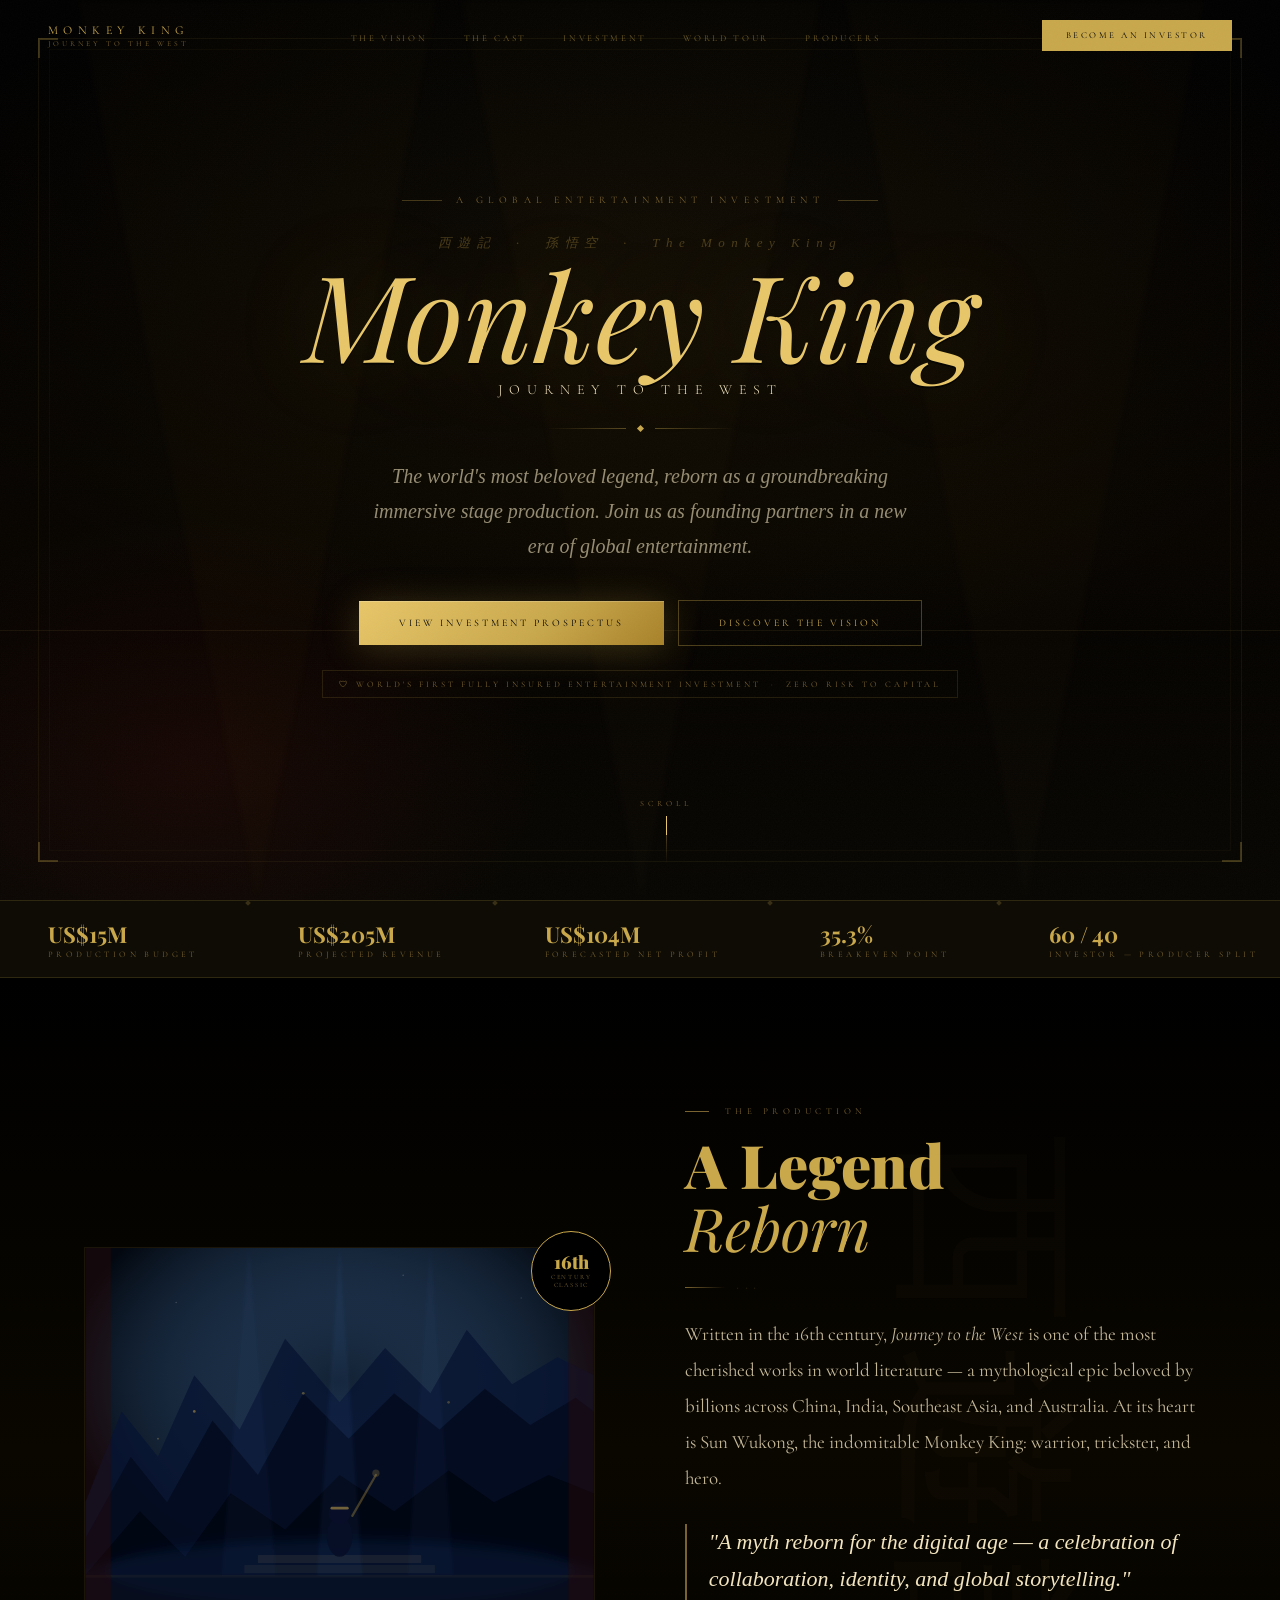
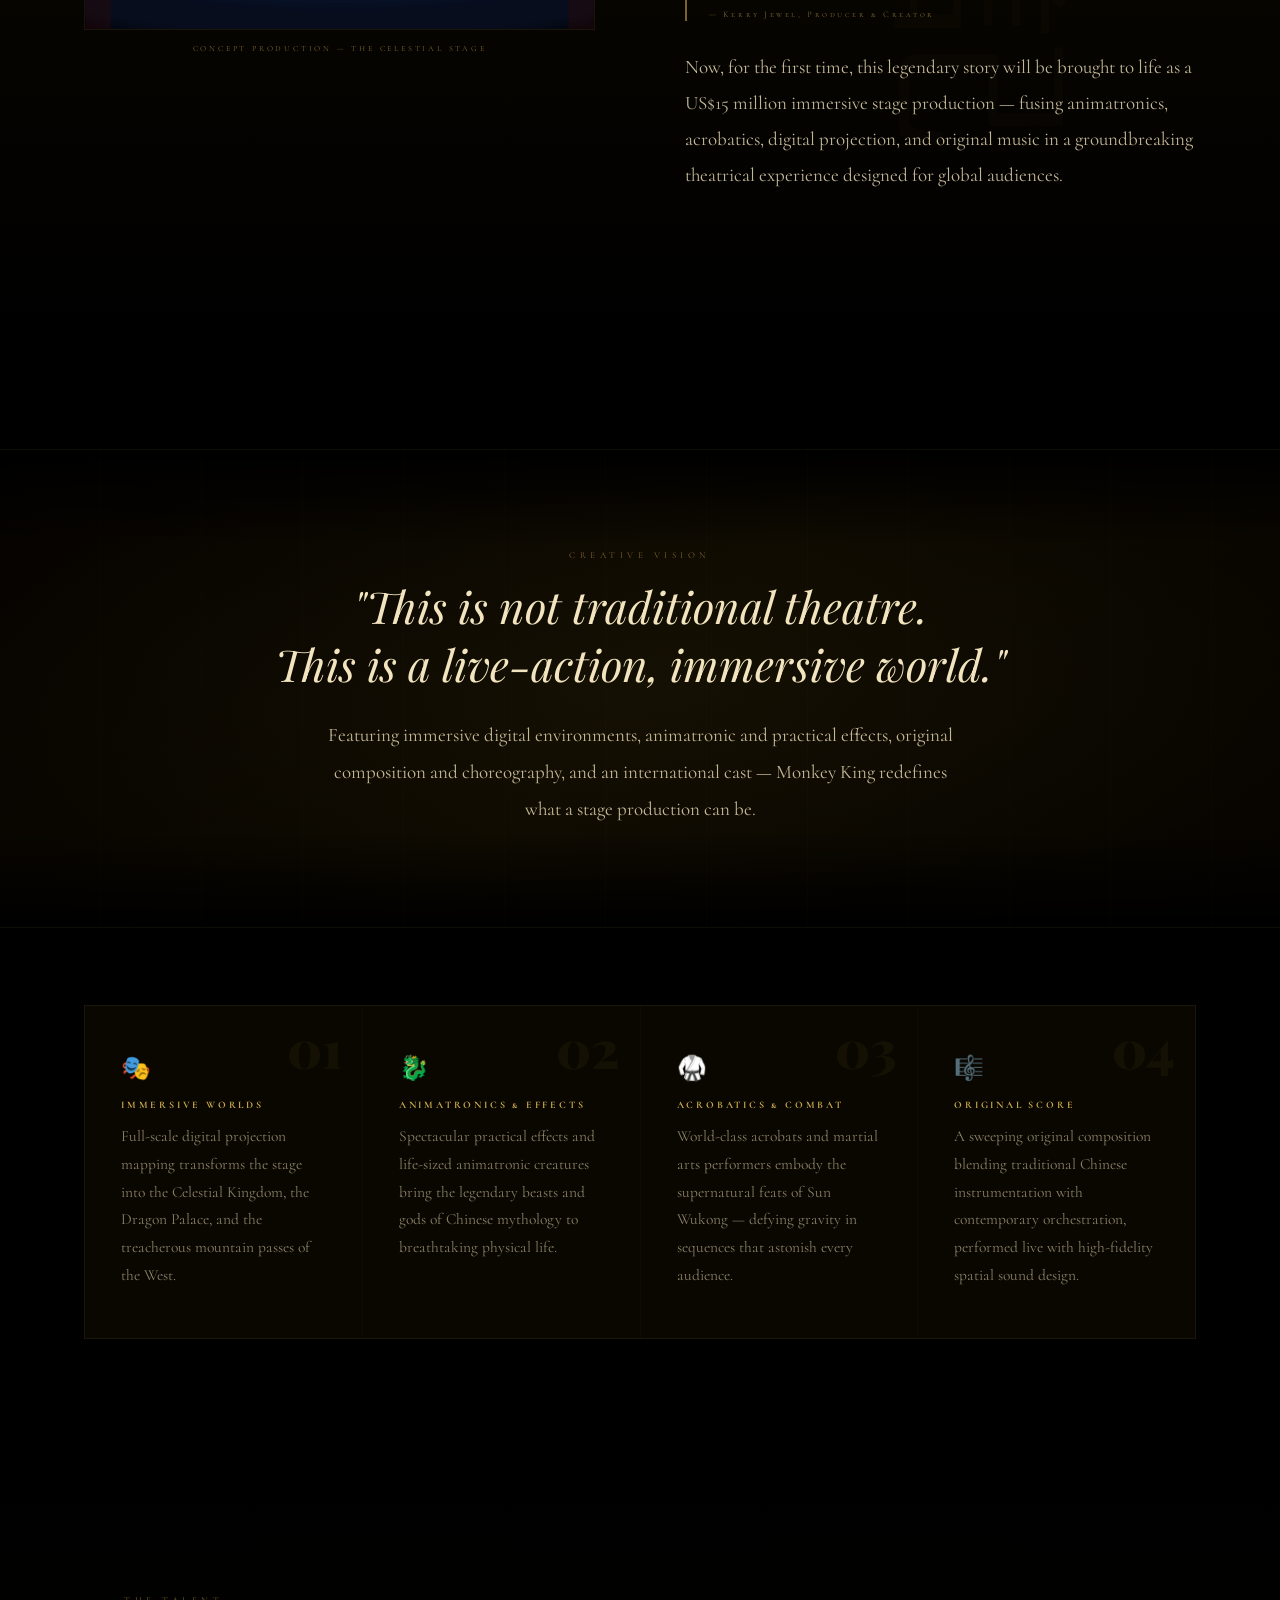
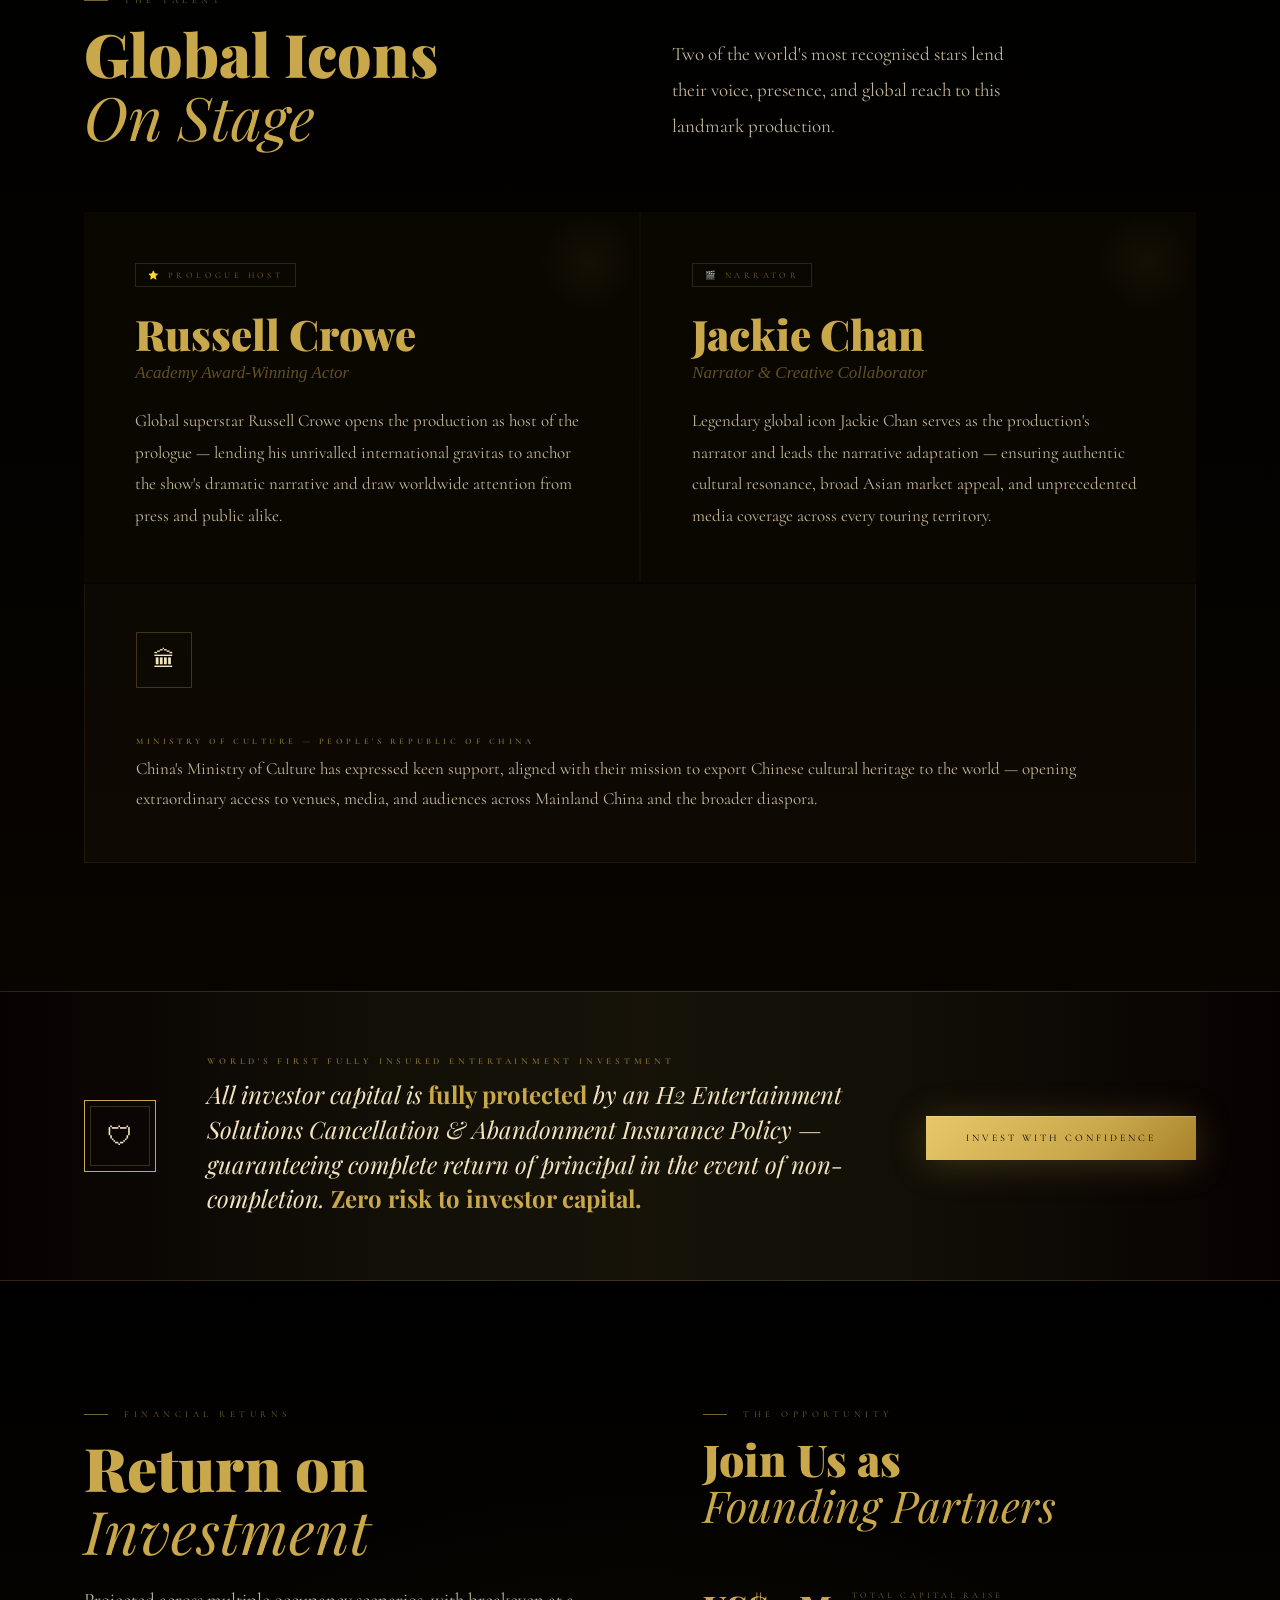
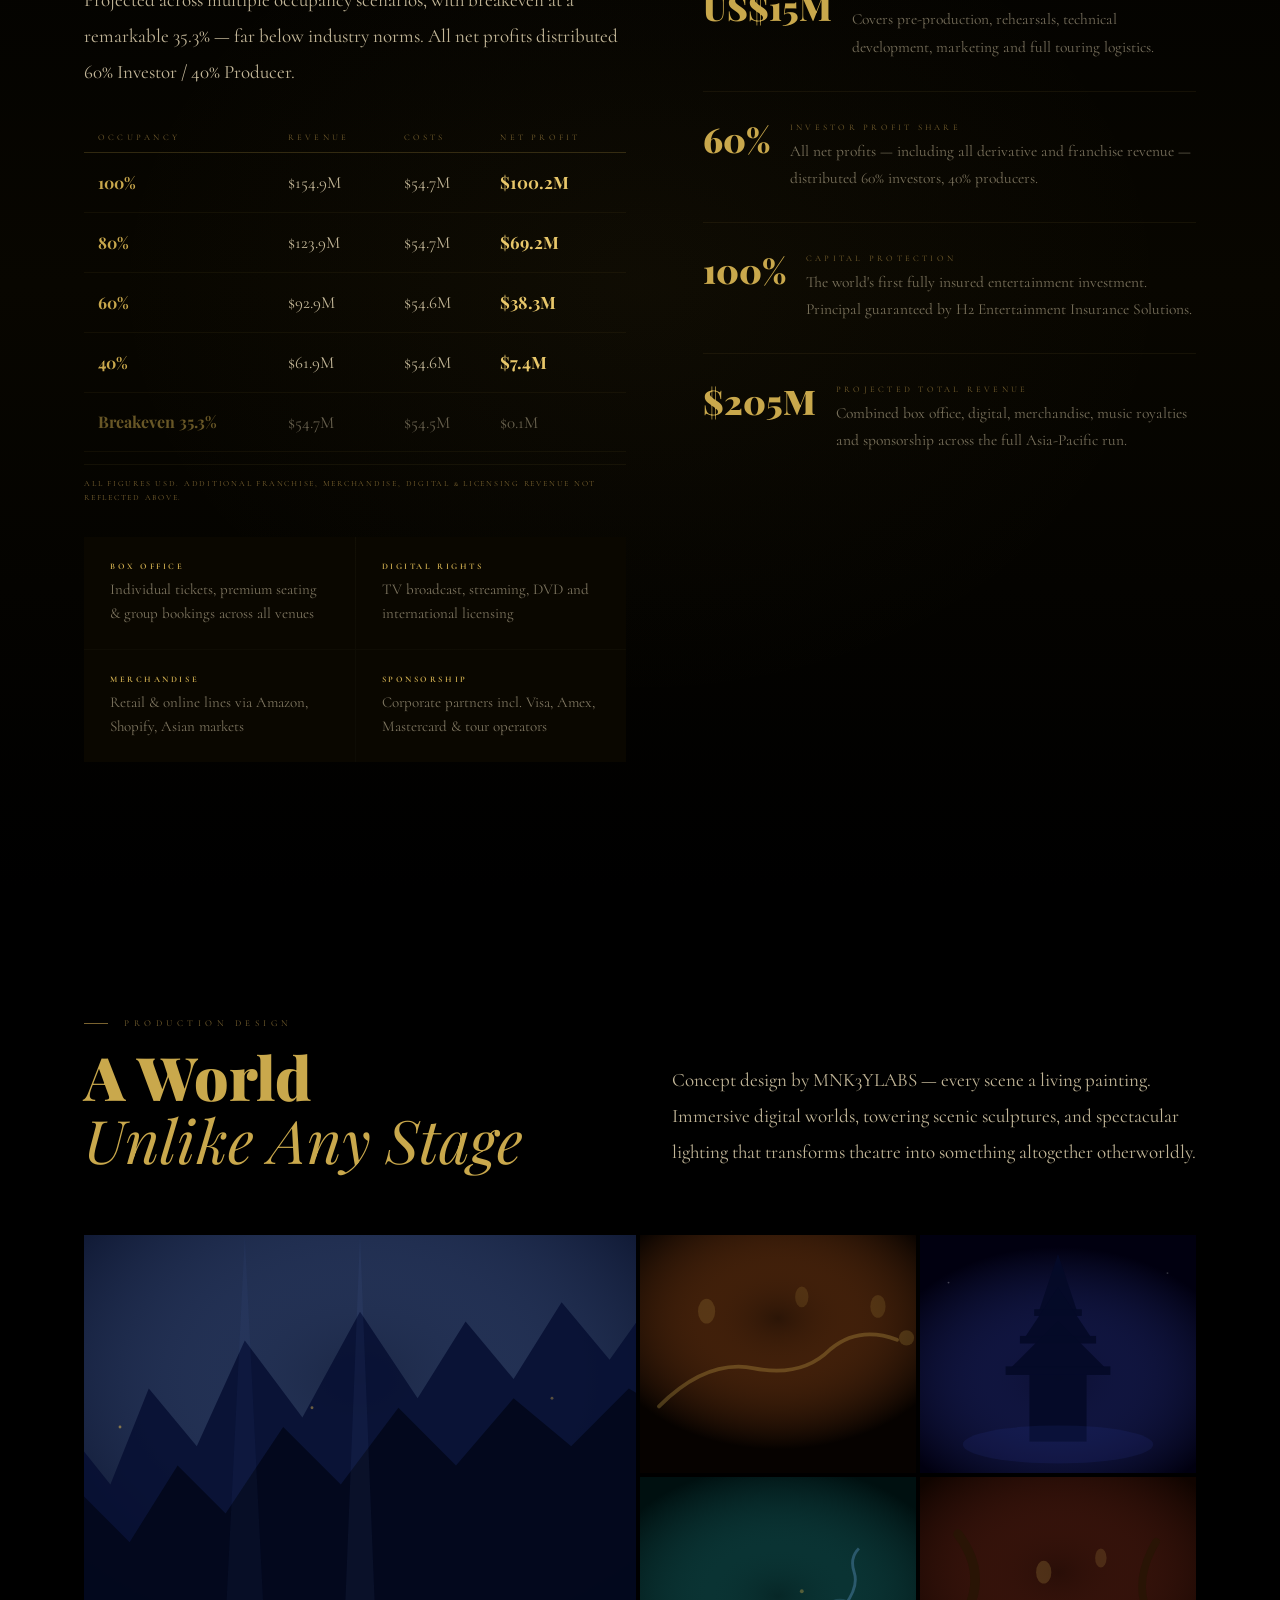
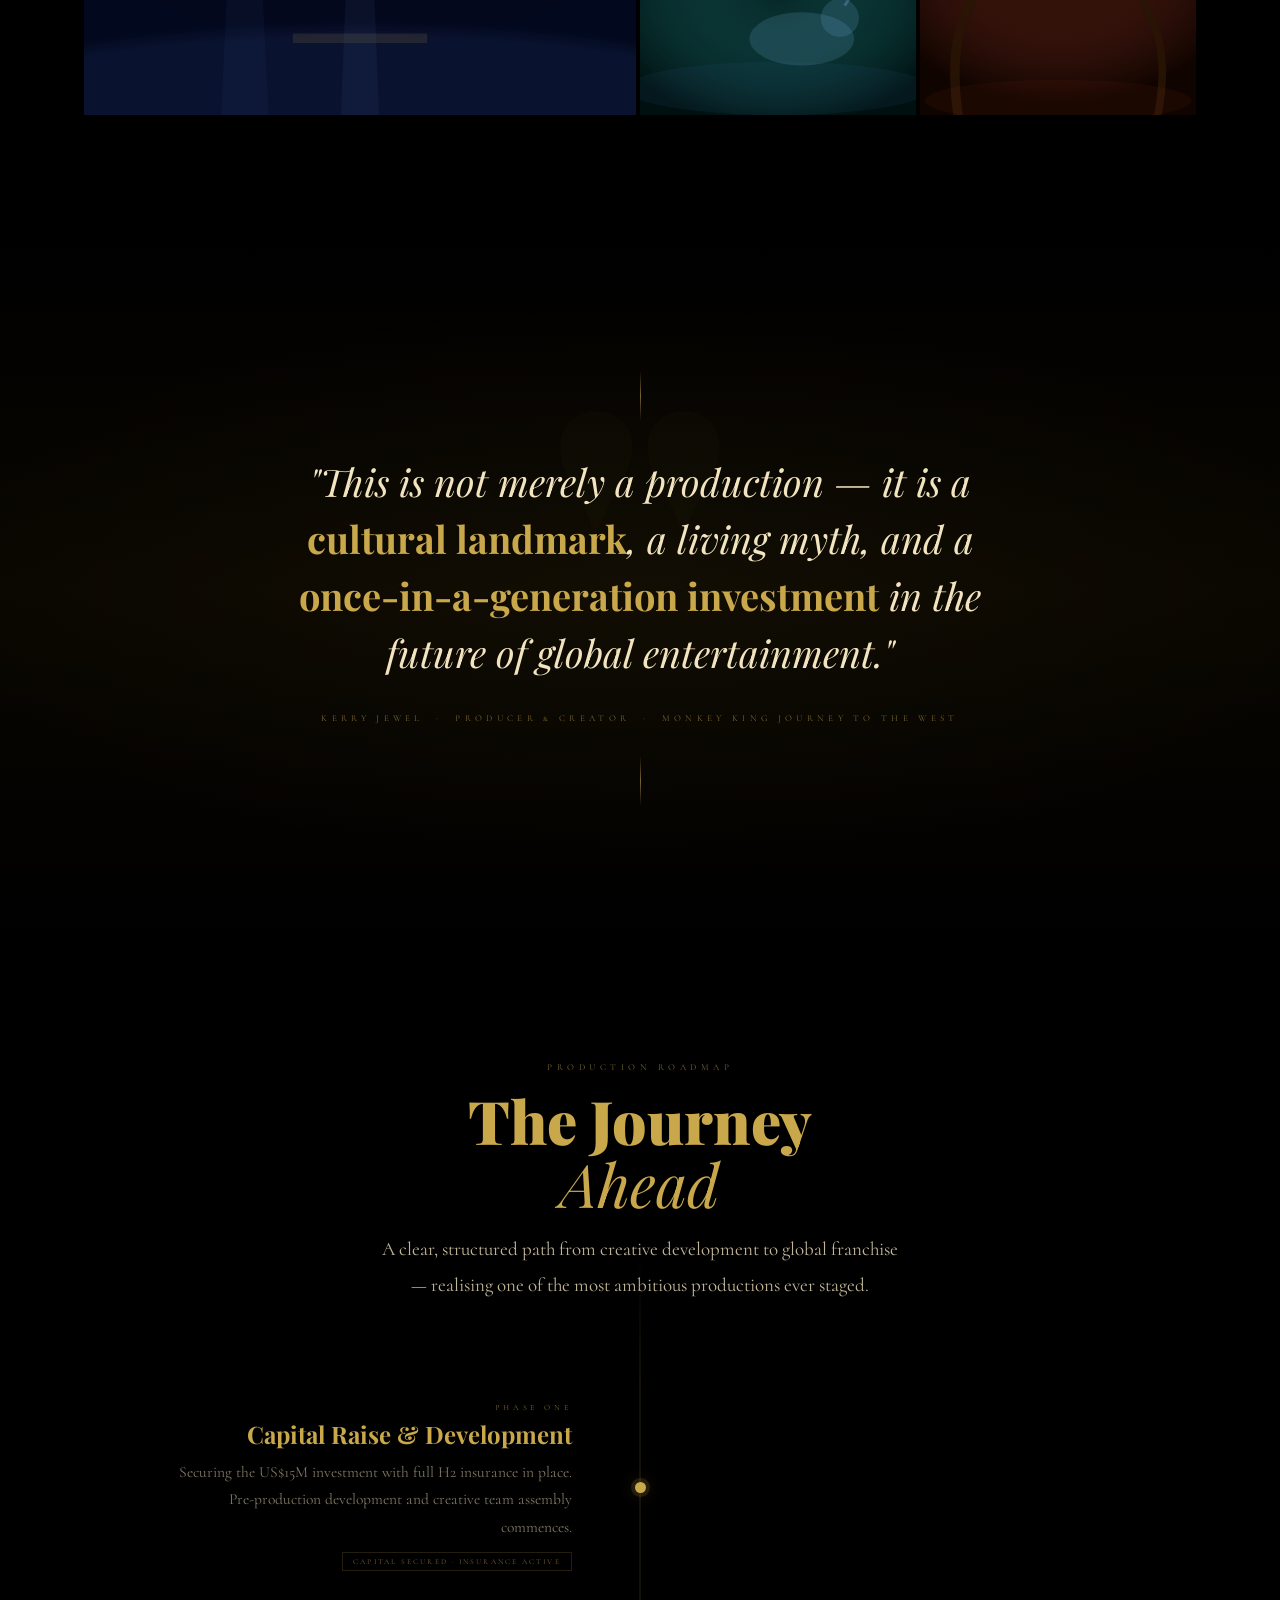
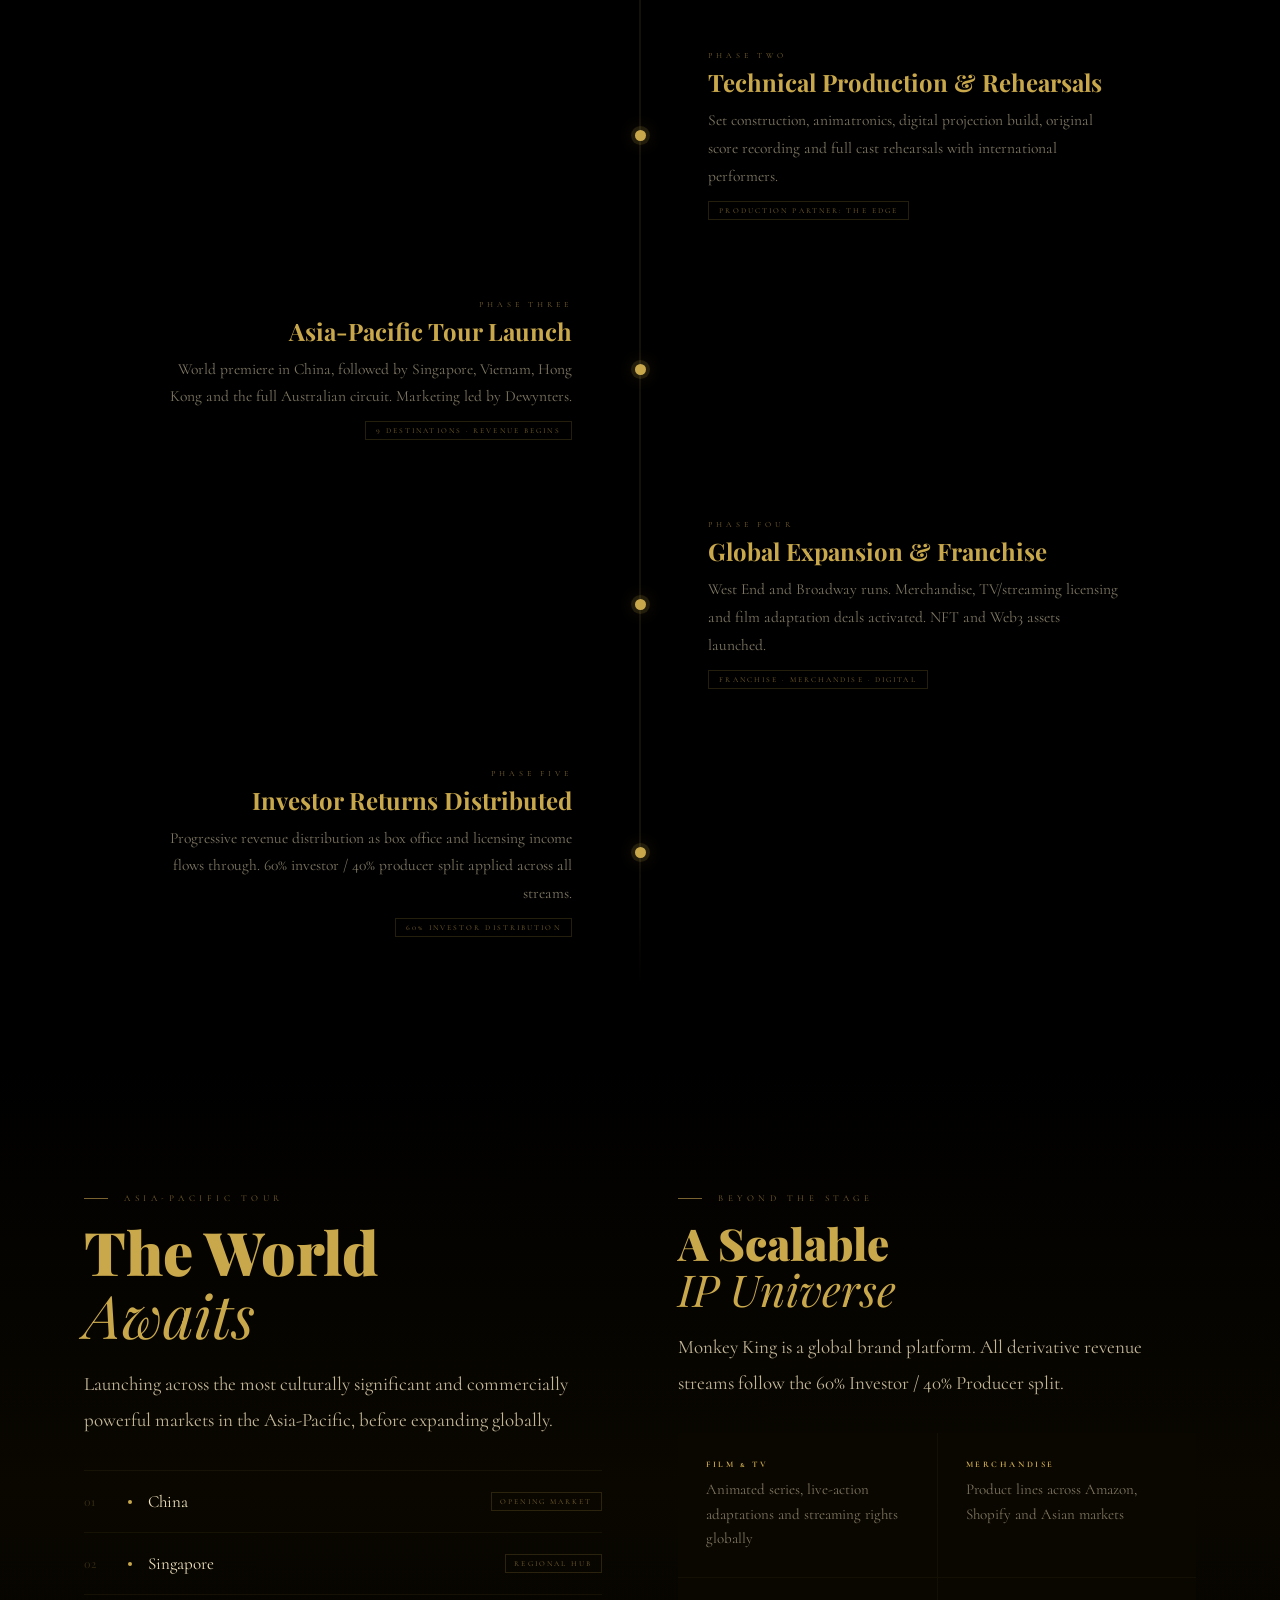
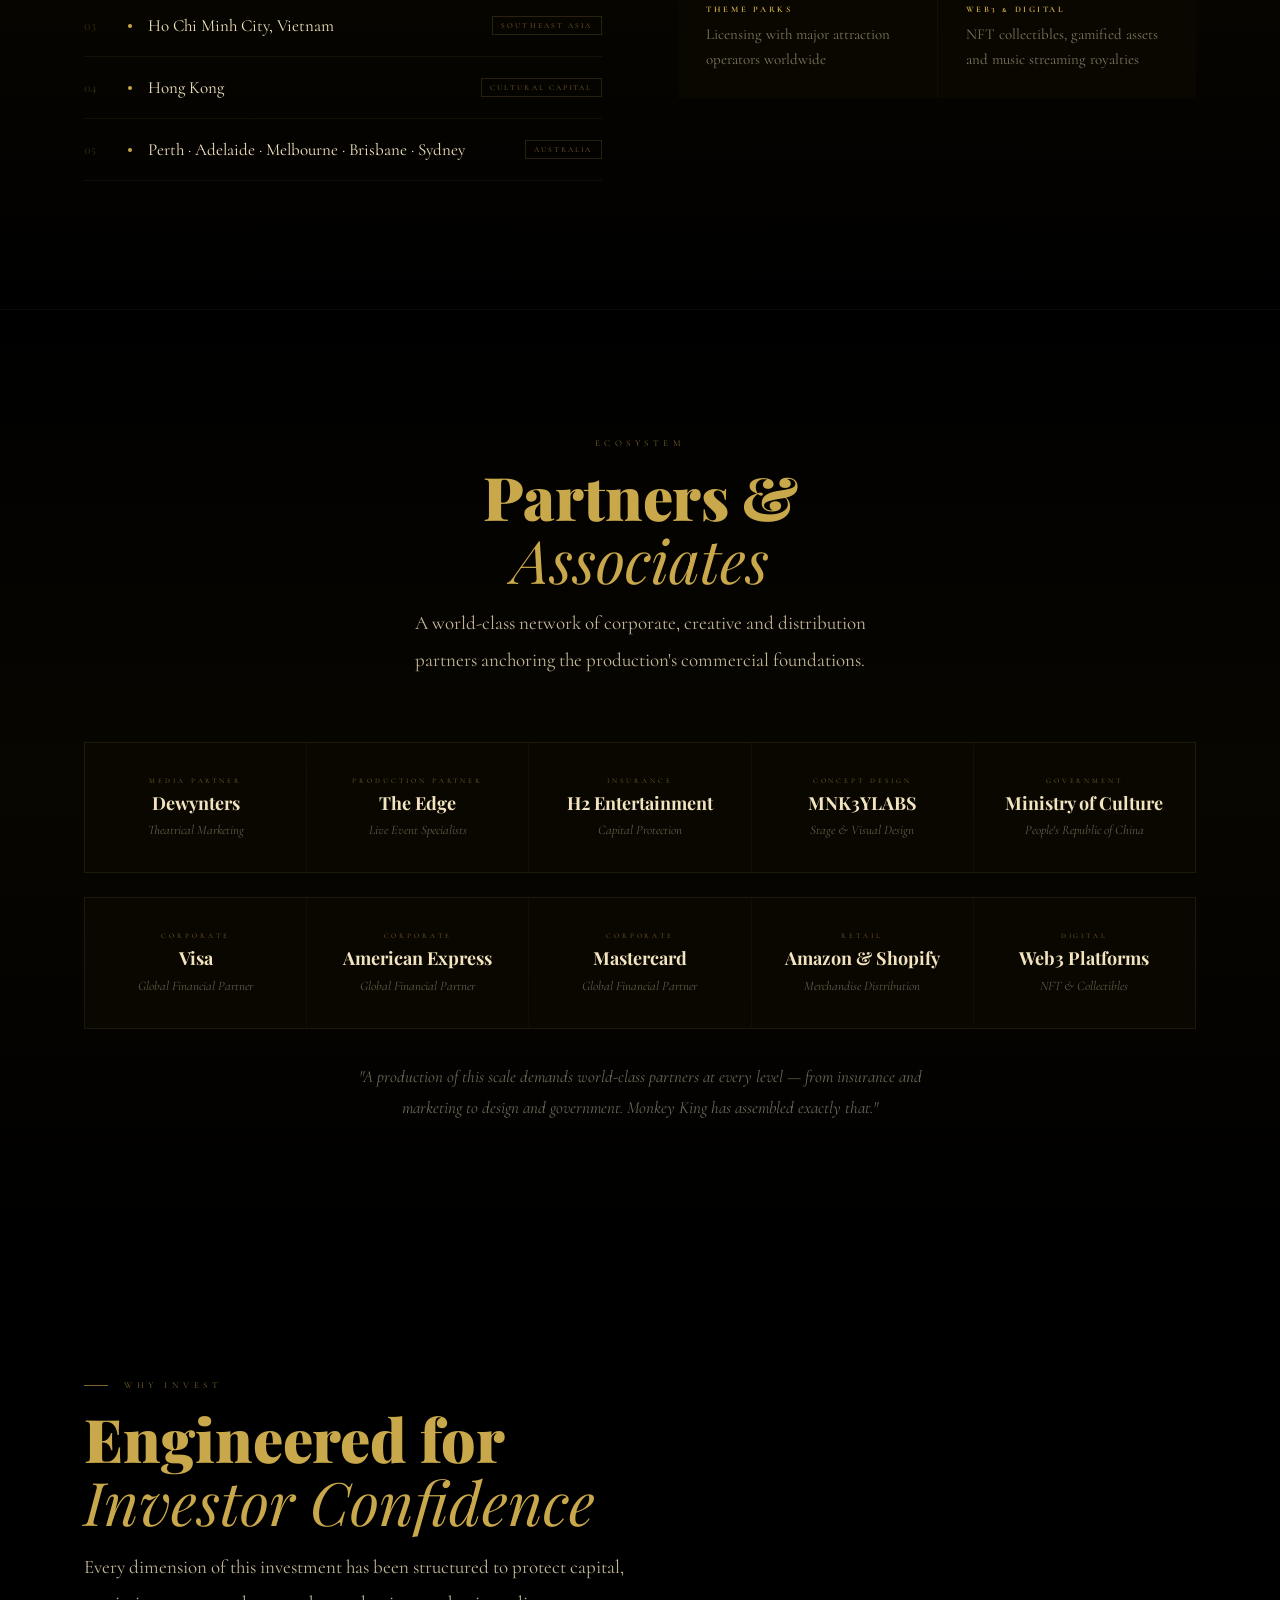
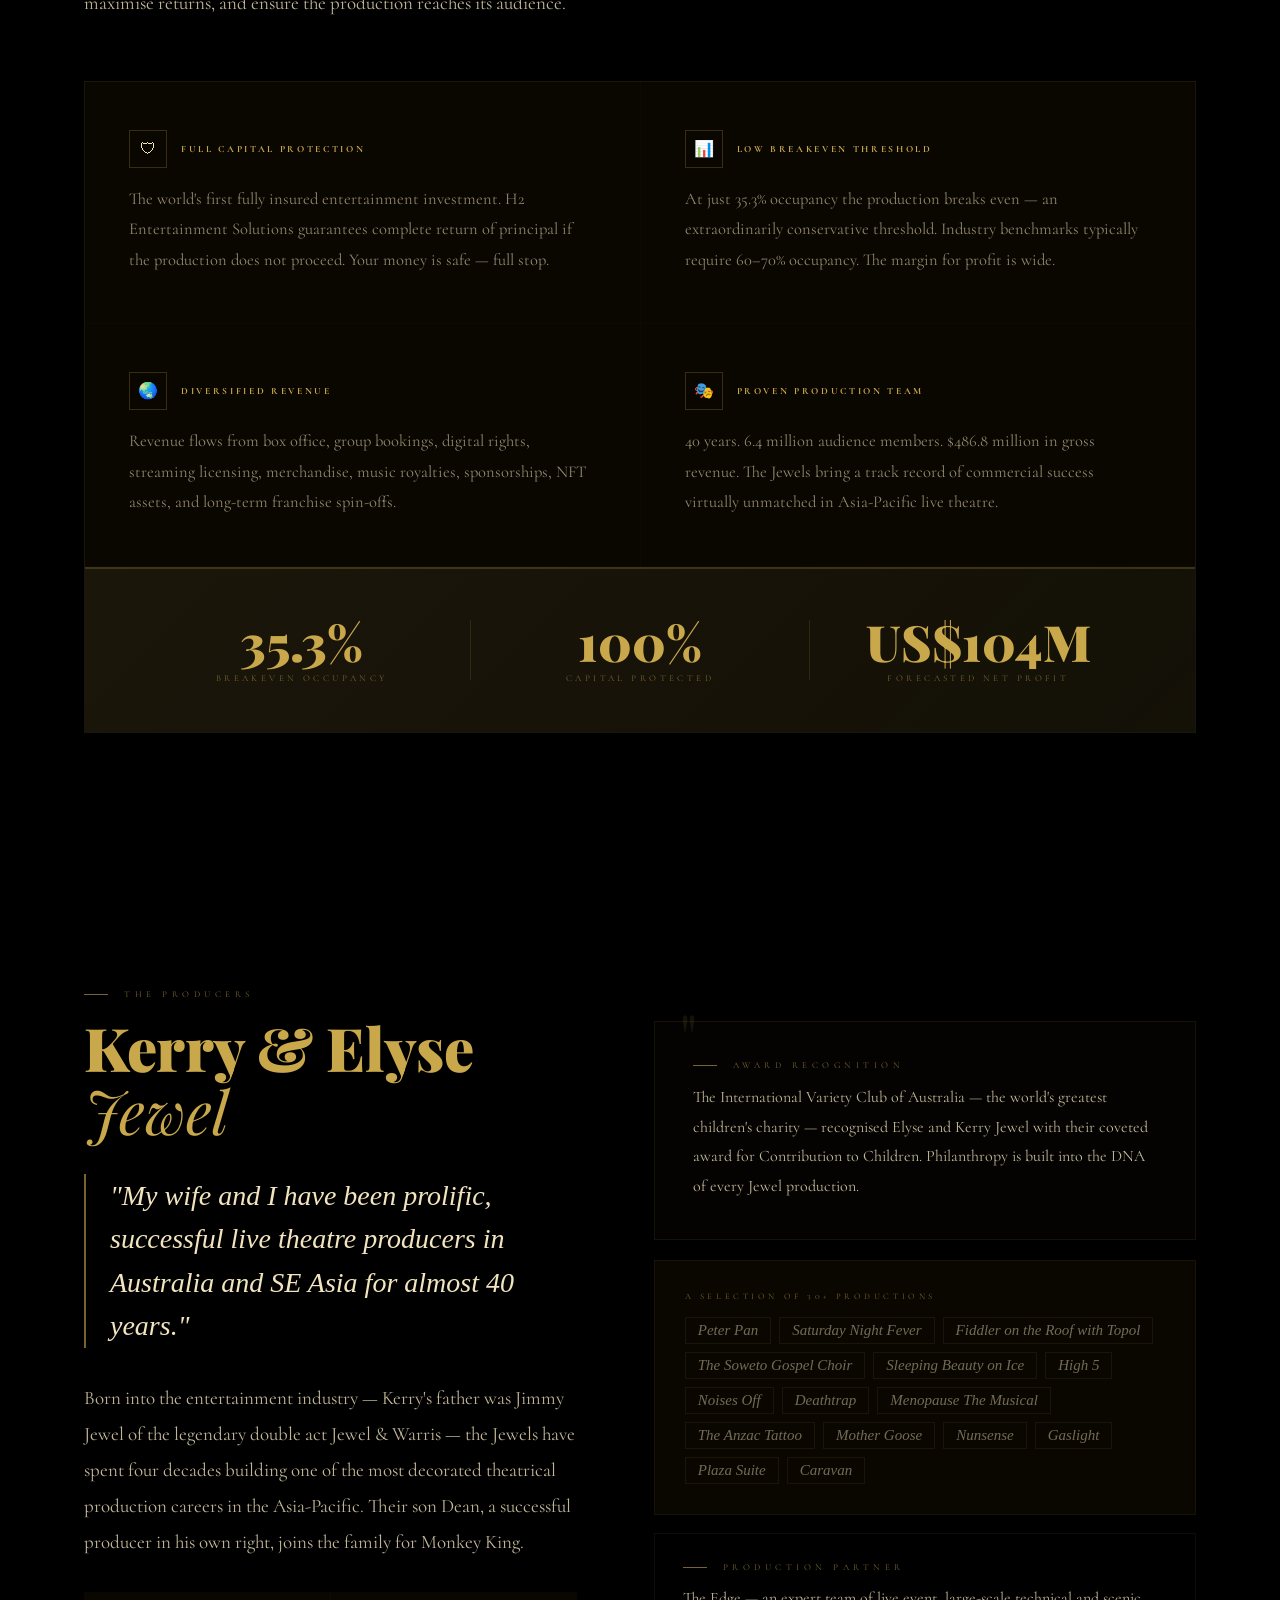
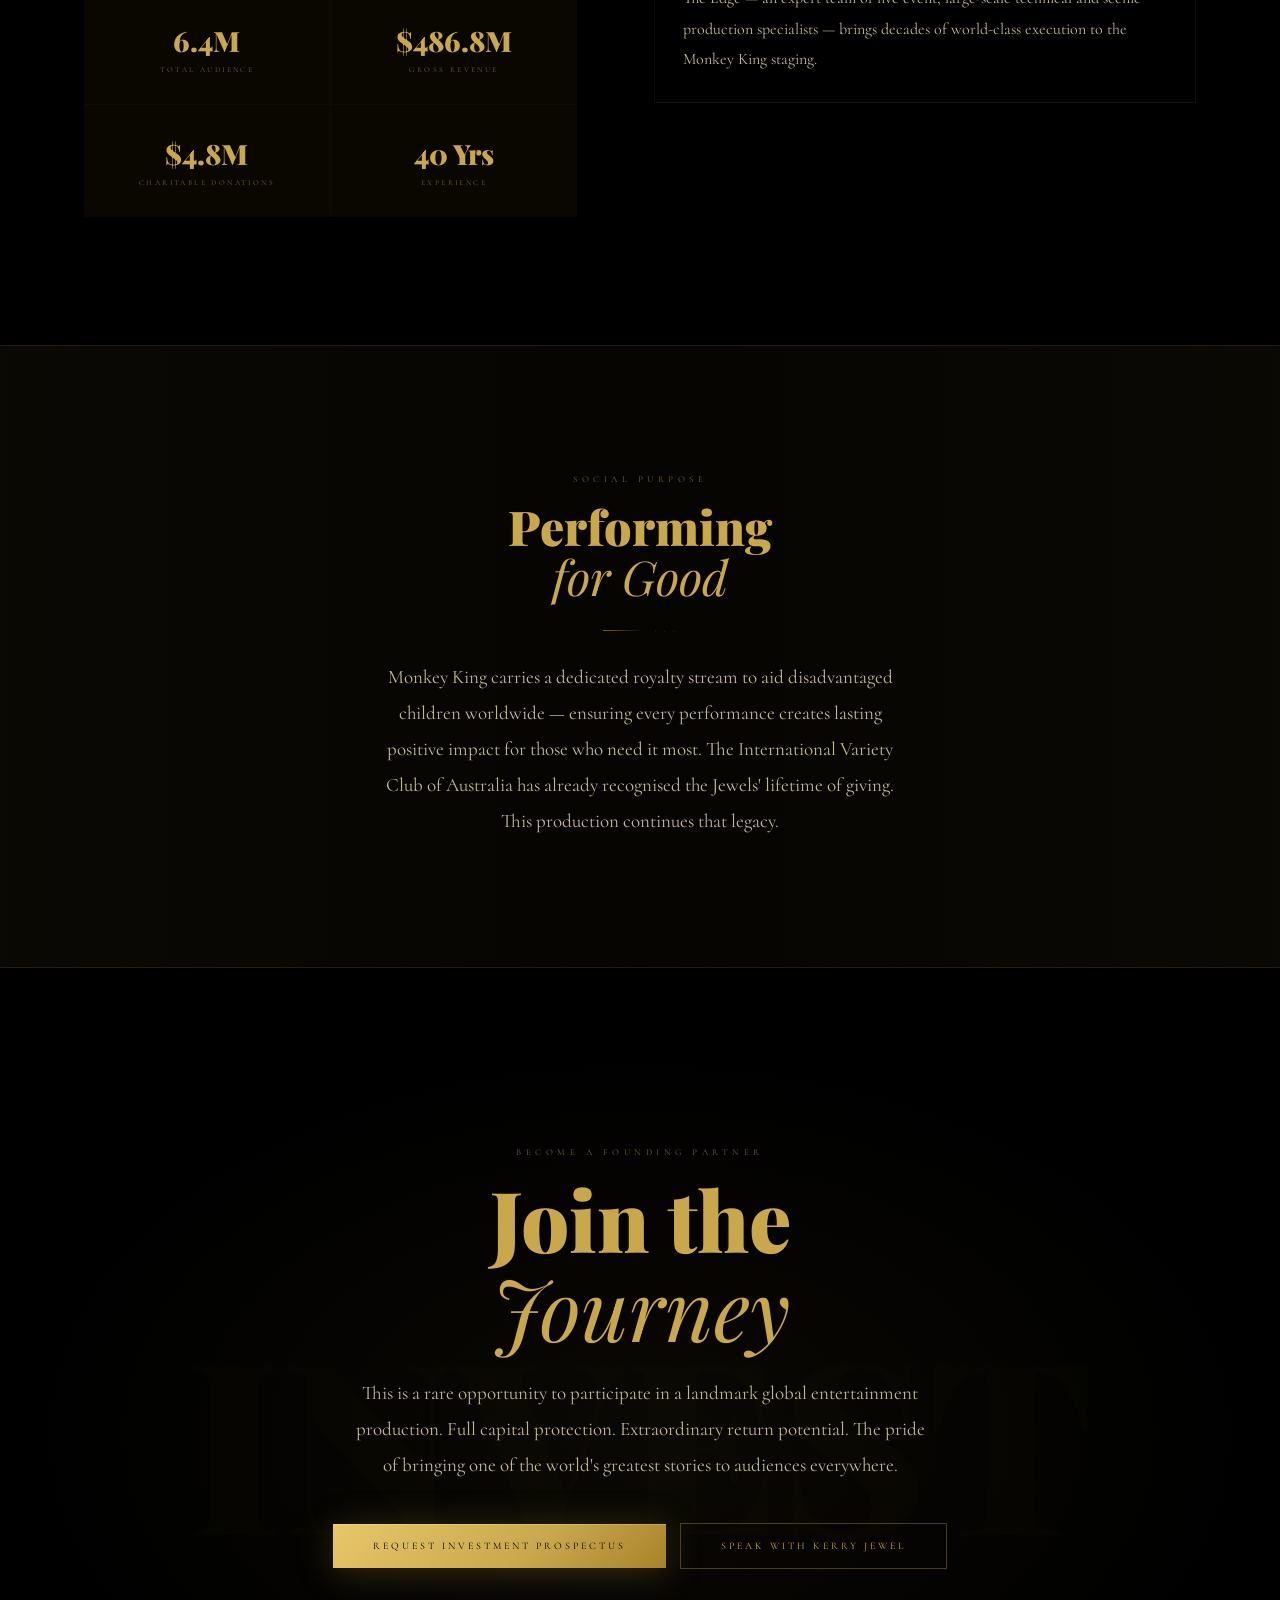
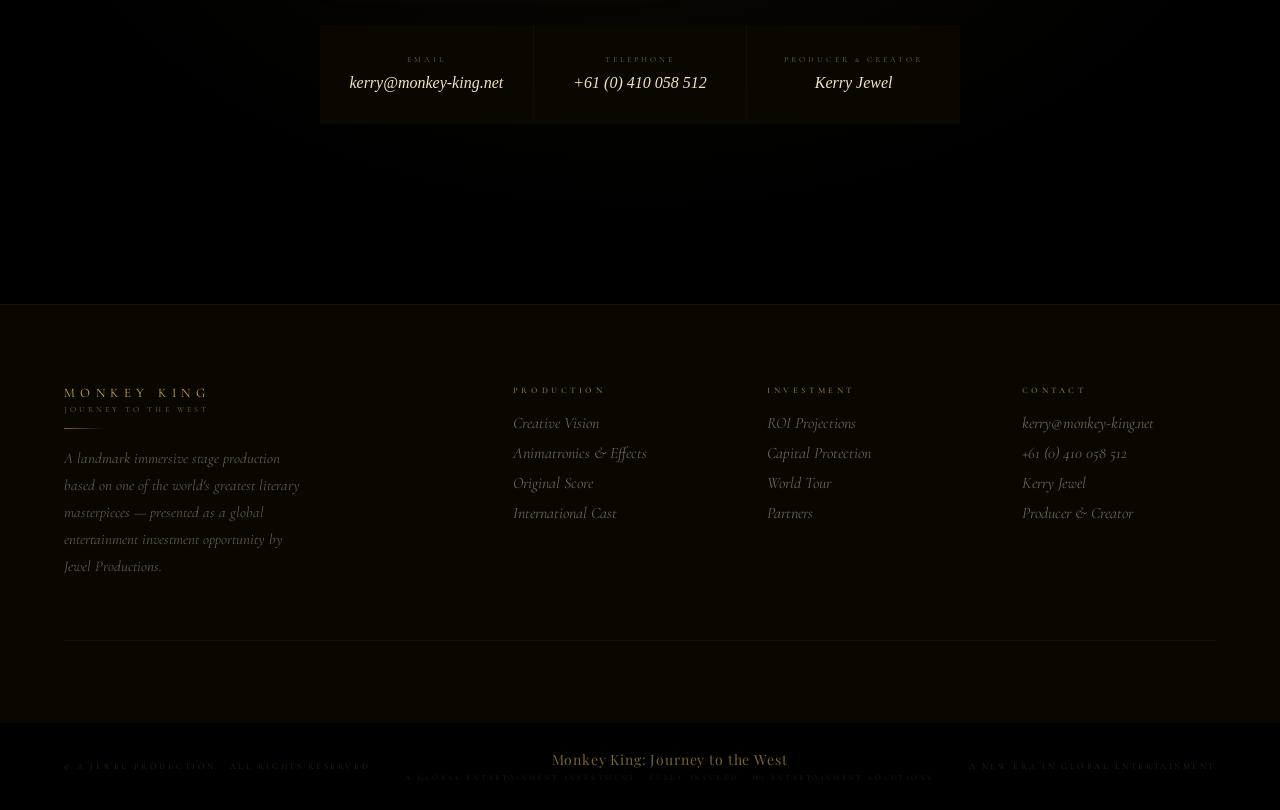
==== commit d316372d: "Update index.html" ====
--- a/index.html
+++ b/index.html
@@ -2,3149 +2,1325 @@
 <html lang="en">
 <head>
 <meta charset="UTF-8">
-<meta name="viewport" content="width=device-width, initial-scale=1.0">
-<title>Monkey King: Journey to the West — An Epic Stage Production</title>
+<meta name="viewport" content="width=device-width, initial-scale=1.0, viewport-fit=cover">
+<meta name="description" content="Monkey King: Journey to the West — A landmark immersive stage production. A global entertainment investment opportunity by Kerry & Elyse Jewel.">
+<title>Monkey King: Journey to the West — A Global Entertainment Investment</title>
 <link rel="preconnect" href="https://fonts.googleapis.com">
-<link href="https://fonts.googleapis.com/css2?family=Playfair+Display:ital,wght@0,400;0,500;0,700;0,900;1,400;1,700&family=Cormorant:ital,wght@0,300;0,400;0,500;0,600;1,300;1,400;1,500&family=Cormorant+SC:wght@300;400;500;600&family=IM+Fell+English:ital@0;1&display=swap" rel="stylesheet">
+<link href="https://fonts.googleapis.com/css2?family=Playfair+Display:ital,wght@0,400;0,500;0,700;0,900;1,400;1,700&family=Cormorant:ital,wght@0,300;0,400;0,500;1,300;1,400;1,500&family=Cormorant+SC:wght@300;400;500;600&family=IM+Fell+English:ital@0;1&display=swap" rel="stylesheet">
 <style>
-/* ═══════════════════════════════════════════
-   FOUNDATIONS
-═══════════════════════════════════════════ */
-:root {
-  --gold:        #C9A84C;
-  --gold-bright: #E8C76A;
-  --gold-pale:   #F2E4BE;
-  --gold-dim:    #7A6330;
-  --gold-ghost:  rgba(201,168,76,0.12);
-  --ink:         #000000;
-  --ink-deep:    #030200;
-  --ink-warm:    #0A0700;
-  --ink-mid:     #0F0B04;
-  --cream:       #F5EDD8;
-  --red-accent:  #8B1A1A;
-  --text-body:   rgba(242,228,190,0.80);
-  --text-muted:  rgba(201,168,76,0.45);
+/* ═══════════════════════════
+   TOKENS
+═══════════════════════════ */
+:root{
+  --gold:#C9A84C;
+  --gold-bright:#E8C76A;
+  --gold-pale:#F2E4BE;
+  --gold-dim:#7A6330;
+  --ink:#000;
+  --ink-warm:#0A0700;
+  --ink-mid:#0F0B04;
+  --text-body:rgba(242,228,190,.80);
+  --text-muted:rgba(201,168,76,.45);
+  --nav-h:72px;
 }
 *,*::before,*::after{box-sizing:border-box;margin:0;padding:0}
-html{scroll-behavior:smooth;font-size:16px}
-body{
-  background:var(--ink);
-  color:var(--gold-pale);
-  font-family:'Cormorant',Georgia,serif;
-  overflow-x:hidden;
-  cursor:default;
-}
+html{scroll-behavior:smooth}
+body{background:var(--ink);color:var(--gold-pale);font-family:'Cormorant',Georgia,serif;overflow-x:hidden}
 ::selection{background:var(--gold);color:var(--ink)}
 ::-webkit-scrollbar{width:3px}
 ::-webkit-scrollbar-track{background:var(--ink)}
 ::-webkit-scrollbar-thumb{background:var(--gold-dim)}
-
-/* ── GRAIN TEXTURE ── */
-body::after{
-  content:'';
+img{max-width:100%;display:block}
+
+/* grain */
+body::after{content:'';position:fixed;inset:0;background-image:url("data:image/svg+xml,%3Csvg xmlns='http://www.w3.org/2000/svg' width='200' height='200'%3E%3Cfilter id='n'%3E%3CfeTurbulence type='fractalNoise' baseFrequency='0.75' numOctaves='4' stitchTiles='stitch'/%3E%3CfeColorMatrix type='saturate' values='0'/%3E%3C/filter%3E%3Crect width='200' height='200' filter='url(%23n)' opacity='1'/%3E%3C/svg%3E");opacity:.025;pointer-events:none;z-index:9900}
+
+/* ═══════════════════════════
+   PRELOADER
+═══════════════════════════ */
+#preloader{position:fixed;inset:0;z-index:9999;display:flex;align-items:center;justify-content:center;overflow:hidden;pointer-events:all}
+.pre-curtain{position:absolute;top:0;bottom:0;width:51%;transition:transform 1.4s cubic-bezier(.76,0,.24,1);transition-delay:.5s}
+.pre-curtain.left{left:0;background:repeating-linear-gradient(180deg,transparent,transparent 80px,rgba(201,168,76,.012) 80px,rgba(201,168,76,.012) 81px),linear-gradient(90deg,#080400,#020100);border-right:1px solid rgba(201,168,76,.12)}
+.pre-curtain.right{right:0;background:repeating-linear-gradient(180deg,transparent,transparent 80px,rgba(201,168,76,.012) 80px,rgba(201,168,76,.012) 81px),linear-gradient(270deg,#080400,#020100);border-left:1px solid rgba(201,168,76,.12)}
+#preloader.open .pre-curtain.left{transform:translateX(-100%)}
+#preloader.open .pre-curtain.right{transform:translateX(100%)}
+#preloader.done{display:none}
+.pre-body{position:relative;z-index:10;text-align:center;display:flex;flex-direction:column;align-items:center;gap:18px;padding:0 24px;transition:opacity .3s;max-width:90vw}
+#preloader.open .pre-body{opacity:0;transition-delay:0s}
+.pre-title{font-family:'Playfair Display',serif;font-size:clamp(32px,8vw,72px);font-weight:900;color:var(--gold);text-shadow:0 0 60px rgba(201,168,76,.3);line-height:1;opacity:0;animation:fadeUp .8s .2s forwards}
+.pre-title em{font-style:italic;font-weight:400}
+.pre-sub{font-family:'Cormorant SC',serif;font-size:clamp(8px,2.5vw,11px);letter-spacing:.45em;color:var(--gold-dim);text-transform:uppercase;opacity:0;animation:fadeUp .6s .5s forwards;text-align:center}
+.pre-bar{width:min(200px,60vw);height:1px;background:rgba(201,168,76,.15);position:relative;overflow:hidden;opacity:0;animation:fadeUp .4s .7s forwards}
+.pre-bar-fill{position:absolute;top:0;left:0;height:100%;background:var(--gold);animation:barFill 1.2s .8s cubic-bezier(.4,0,.2,1) forwards;width:0}
+@keyframes barFill{to{width:100%}}
+
+/* ═══════════════════════════
+   MOBILE MENU OVERLAY
+═══════════════════════════ */
+#mobileMenu{
   position:fixed;inset:0;
-  background-image:url("data:image/svg+xml,%3Csvg xmlns='http://www.w3.org/2000/svg' width='300' height='300'%3E%3Cfilter id='n'%3E%3CfeTurbulence type='fractalNoise' baseFrequency='0.75' numOctaves='4' stitchTiles='stitch'/%3E%3CfeColorMatrix type='saturate' values='0'/%3E%3C/filter%3E%3Crect width='300' height='300' filter='url(%23n)' opacity='1'/%3E%3C/svg%3E");
-  opacity:.028;
+  z-index:8000;
+  background:rgba(0,0,0,.97);
+  backdrop-filter:blur(20px);
+  -webkit-backdrop-filter:blur(20px);
+  display:flex;flex-direction:column;
+  align-items:center;justify-content:center;
+  gap:0;
+  transform:translateX(100%);
+  transition:transform .45s cubic-bezier(.76,0,.24,1);
   pointer-events:none;
-  z-index:9000;
-}
-
-/* ═══════════════════════════════════════════
+}
+#mobileMenu.active{transform:translateX(0);pointer-events:all}
+.mob-close{
+  position:absolute;top:0;right:0;
+  padding:24px 24px;
+  font-family:'Cormorant SC',serif;
+  font-size:9px;letter-spacing:.4em;
+  color:var(--gold-dim);text-transform:uppercase;
+  cursor:pointer;border:none;background:none;
+  display:flex;align-items:center;gap:10px;
+  transition:color .3s;
+}
+.mob-close:hover{color:var(--gold)}
+.mob-close-x{
+  width:24px;height:24px;
+  border:1px solid rgba(201,168,76,.25);
+  display:flex;align-items:center;justify-content:center;
+  font-size:14px;color:var(--gold-dim);
+  transition:all .3s;
+}
+.mob-close:hover .mob-close-x{border-color:var(--gold);color:var(--gold)}
+.mob-nav-item{
+  width:100%;text-align:center;
+  border-bottom:1px solid rgba(201,168,76,.06);
+}
+.mob-nav-item:first-of-type{border-top:1px solid rgba(201,168,76,.06)}
+.mob-nav-item a{
+  display:block;padding:22px 40px;
+  font-family:'Playfair Display',serif;
+  font-size:clamp(20px,5vw,28px);
+  font-style:italic;
+  color:rgba(242,228,190,.7);
+  text-decoration:none;
+  transition:color .3s,padding-left .3s;
+}
+.mob-nav-item a:hover{color:var(--gold);padding-left:56px}
+.mob-invest-btn{
+  margin-top:32px;
+  font-family:'Cormorant SC',serif;
+  font-size:10px;letter-spacing:.35em;
+  text-transform:uppercase;
+  color:var(--ink);background:var(--gold);
+  padding:14px 36px;text-decoration:none;
+  transition:background .3s;display:inline-block;
+}
+.mob-invest-btn:hover{background:var(--gold-bright)}
+
+/* ═══════════════════════════
    NAVIGATION
-═══════════════════════════════════════════ */
+═══════════════════════════ */
 #nav{
   position:fixed;top:0;left:0;right:0;
-  z-index:800;
-  padding:28px 64px;
+  z-index:700;
+  height:var(--nav-h);
+  padding:0 48px;
   display:flex;align-items:center;justify-content:space-between;
-  transition:all .5s cubic-bezier(.16,1,.3,1);
-}
-#nav.solid{
-  background:rgba(0,0,0,.96);
+  gap:16px;
+  transition:background .5s,border-color .5s,height .3s;
+  border-bottom:1px solid transparent;
+}
+#nav.scrolled{
+  background:rgba(0,0,0,.95);
   backdrop-filter:blur(24px);
-  padding:18px 64px;
+  -webkit-backdrop-filter:blur(24px);
   border-bottom:1px solid rgba(201,168,76,.1);
-}
-.nav-brand{
-  display:flex;flex-direction:column;
-  text-decoration:none;gap:3px;
-}
-.nav-brand-top{
-  font-family:'Cormorant SC',serif;
-  font-size:11px;letter-spacing:.5em;
-  color:var(--gold);text-transform:uppercase;
-  font-weight:500;
-}
-.nav-brand-bottom{
-  font-family:'Cormorant SC',serif;
-  font-size:8px;letter-spacing:.45em;
-  color:var(--gold-dim);text-transform:uppercase;
-}
-.nav-links{
-  display:flex;align-items:center;gap:44px;
-  list-style:none;
-}
-.nav-links a{
-  font-family:'Cormorant SC',serif;
-  font-size:9.5px;letter-spacing:.35em;
-  color:rgba(201,168,76,.55);
-  text-decoration:none;text-transform:uppercase;
-  transition:color .3s;position:relative;
-}
-.nav-links a::after{
-  content:'';position:absolute;
-  bottom:-4px;left:0;width:0;height:1px;
-  background:var(--gold);
-  transition:width .35s cubic-bezier(.16,1,.3,1);
-}
-.nav-links a:hover{color:var(--gold-bright)}
-.nav-links a:hover::after{width:100%}
-.nav-invest{
-  font-family:'Cormorant SC',serif;
-  font-size:9px;letter-spacing:.3em;
-  text-transform:uppercase;
-  color:var(--ink);background:var(--gold);
-  padding:11px 28px;text-decoration:none;
-  transition:all .3s;
-  position:relative;overflow:hidden;
-}
-.nav-invest::before{
-  content:'';position:absolute;
-  top:0;left:-100%;width:100%;height:100%;
-  background:rgba(255,255,255,.15);
-  transition:left .4s ease;
-}
-.nav-invest:hover{background:var(--gold-bright);transform:translateY(-1px)}
-.nav-invest:hover::before{left:100%}
-
-/* ═══════════════════════════════════════════
-   HERO — THEATRICAL CURTAIN REVEAL
-═══════════════════════════════════════════ */
+  --nav-h:60px;
+}
+.nav-brand{text-decoration:none;flex-shrink:0}
+.nav-brand-main{font-family:'Cormorant SC',serif;font-size:12px;letter-spacing:.45em;color:var(--gold);text-transform:uppercase;display:block;line-height:1.2}
+.nav-brand-sub{font-family:'Cormorant SC',serif;font-size:7.5px;letter-spacing:.4em;color:var(--gold-dim);text-transform:uppercase;display:block;margin-top:2px}
+.nav-center{display:flex;align-items:center;gap:36px;list-style:none}
+.nav-center a{
+  font-family:'Cormorant SC',serif;font-size:9px;letter-spacing:.3em;
+  color:rgba(201,168,76,.55);text-decoration:none;text-transform:uppercase;
+  position:relative;padding-bottom:3px;transition:color .3s;
+  white-space:nowrap;
+}
+.nav-center a::after{content:'';position:absolute;bottom:0;left:0;width:0;height:1px;background:var(--gold);transition:width .3s}
+.nav-center a:hover{color:var(--gold-bright)}
+.nav-center a:hover::after{width:100%}
+.nav-cta{
+  font-family:'Cormorant SC',serif;font-size:9px;letter-spacing:.28em;
+  text-transform:uppercase;color:var(--ink);background:var(--gold);
+  padding:10px 24px;text-decoration:none;flex-shrink:0;
+  transition:background .3s,transform .2s;white-space:nowrap;
+}
+.nav-cta:hover{background:var(--gold-bright);transform:translateY(-1px)}
+.nav-burger{
+  display:none;flex-direction:column;gap:5px;
+  background:none;border:none;cursor:pointer;padding:6px;
+  flex-shrink:0;
+}
+.nav-burger span{display:block;width:22px;height:1.5px;background:var(--gold);border-radius:1px;transition:all .3s}
+
+/* ═══════════════════════════
+   HERO
+═══════════════════════════ */
 #hero{
   position:relative;
-  height:100vh;min-height:700px;
+  min-height:100svh;
   display:flex;align-items:center;justify-content:center;
   overflow:hidden;
-}
-
-/* Layered atmospheric background */
+  padding:var(--nav-h) 24px 80px;
+}
 .hero-atmo{
   position:absolute;inset:0;
-  background:
-    radial-gradient(ellipse 90% 70% at 50% 30%, rgba(201,168,76,.055) 0%, transparent 65%),
-    radial-gradient(ellipse 50% 50% at 15% 85%, rgba(139,26,26,.12) 0%, transparent 55%),
-    radial-gradient(ellipse 40% 40% at 85% 10%, rgba(80,55,10,.1) 0%, transparent 55%),
-    linear-gradient(180deg,
-      #000 0%,
-      #040200 25%,
-      #080500 50%,
-      #060300 75%,
-      #000 100%
-    );
-}
-
-/* Animated spotlight beams */
-.spotlight{
-  position:absolute;top:0;
-  width:1px;
-  transform-origin:top center;
+  background:radial-gradient(ellipse 90% 70% at 50% 30%,rgba(201,168,76,.055) 0%,transparent 65%),radial-gradient(ellipse 50% 50% at 15% 85%,rgba(139,26,26,.12) 0%,transparent 55%),linear-gradient(180deg,#000 0%,#040200 30%,#080500 60%,#000 100%);
   pointer-events:none;
 }
-.spotlight::before{
-  content:'';
-  position:absolute;top:0;left:50%;
-  transform:translateX(-50%);
-  width:0;height:100vh;
-  border-left:180px solid transparent;
-  border-right:180px solid transparent;
-  border-top:100vh solid rgba(201,168,76,.022);
-  filter:blur(2px);
-}
+.spotlight{position:absolute;top:0;width:1px;transform-origin:top center;pointer-events:none}
+.spotlight::before{content:'';position:absolute;top:0;left:50%;transform:translateX(-50%);width:0;height:100vh;border-left:180px solid transparent;border-right:180px solid transparent;border-top:100vh solid rgba(201,168,76,.018);filter:blur(3px)}
 .sp1{left:20%;animation:sp-sway 18s ease-in-out infinite}
 .sp2{left:50%;animation:sp-sway 22s ease-in-out infinite reverse}
 .sp3{left:80%;animation:sp-sway 16s ease-in-out infinite 4s}
-@keyframes sp-sway{
-  0%,100%{transform:rotate(-3deg)}
-  50%{transform:rotate(3deg)}
-}
-
-/* Stage floor glow */
-.stage-floor{
-  position:absolute;bottom:0;left:0;right:0;height:35%;
-  background:linear-gradient(to top,rgba(201,168,76,.04) 0%,transparent 100%);
-  border-top:1px solid rgba(201,168,76,.06);
-}
-
-/* Hero particles */
-.hero-particles{
-  position:absolute;inset:0;overflow:hidden;pointer-events:none;
-}
-.hp{
-  position:absolute;
-  border-radius:50%;
-  background:var(--gold);
-  animation:hp-rise linear infinite;
-  opacity:0;
-}
-@keyframes hp-rise{
-  0%{transform:translateY(110vh) translateX(0) scale(1);opacity:0}
-  8%{opacity:.7}
-  92%{opacity:.2}
-  100%{transform:translateY(-10vh) translateX(40px) scale(.3);opacity:0}
-}
-
-/* Chinese decorative border frame */
-.hero-frame{
-  position:absolute;inset:40px;
-  border:1px solid rgba(201,168,76,.07);
-  pointer-events:none;
-}
-.hero-frame-inner{
-  position:absolute;inset:12px;
-  border:1px solid rgba(201,168,76,.04);
-}
-.hf-corner{
-  position:absolute;
-  width:24px;height:24px;
-  border-color:rgba(201,168,76,.3);
-  border-style:solid;
-}
-.hf-corner.tl{top:-1px;left:-1px;border-width:2px 0 0 2px}
-.hf-corner.tr{top:-1px;right:-1px;border-width:2px 2px 0 0}
-.hf-corner.bl{bottom:-1px;left:-1px;border-width:0 0 2px 2px}
-.hf-corner.br{bottom:-1px;right:-1px;border-width:0 2px 2px 0}
-
-/* Content */
-.hero-content{
-  position:relative;z-index:10;
-  text-align:center;
-  padding:0 40px;
-  max-width:1000px;
-}
-.hero-pretext{
+@keyframes sp-sway{0%,100%{transform:rotate(-3deg)}50%{transform:rotate(3deg)}}
+.stage-floor{position:absolute;bottom:0;left:0;right:0;height:30%;background:linear-gradient(to top,rgba(201,168,76,.04),transparent);border-top:1px solid rgba(201,168,76,.05);pointer-events:none}
+#hpContainer{position:absolute;inset:0;overflow:hidden;pointer-events:none}
+.hp{position:absolute;border-radius:50%;background:var(--gold);animation:hp-rise linear infinite;opacity:0}
+@keyframes hp-rise{0%{transform:translateY(110vh) scale(1);opacity:0}8%{opacity:.7}92%{opacity:.2}100%{transform:translateY(-10vh) scale(.3);opacity:0}}
+
+/* frame corners — hide on tiny screens */
+.hero-frame{position:absolute;inset:clamp(12px,3vw,40px);border:1px solid rgba(201,168,76,.07);pointer-events:none}
+.hero-frame-inner{position:absolute;inset:10px;border:1px solid rgba(201,168,76,.035)}
+.hfc{position:absolute;width:20px;height:20px;border-color:rgba(201,168,76,.28);border-style:solid}
+.hfc.tl{top:-1px;left:-1px;border-width:2px 0 0 2px}
+.hfc.tr{top:-1px;right:-1px;border-width:2px 2px 0 0}
+.hfc.bl{bottom:-1px;left:-1px;border-width:0 0 2px 2px}
+.hfc.br{bottom:-1px;right:-1px;border-width:0 2px 2px 0}
+
+.hero-content{position:relative;z-index:10;text-align:center;width:100%;max-width:900px}
+.hero-eyebrow{
+  font-family:'Cormorant SC',serif;font-size:clamp(7.5px,2vw,10px);letter-spacing:.55em;
+  color:var(--gold-dim);text-transform:uppercase;
+  display:flex;align-items:center;justify-content:center;gap:14px;
+  margin-bottom:28px;
+  opacity:0;animation:fadeUp .8s .3s forwards;
+}
+.hero-eyebrow::before,.hero-eyebrow::after{content:'';display:block;width:clamp(20px,5vw,40px);height:1px;background:rgba(201,168,76,.3);flex-shrink:0}
+.hero-chinese{font-family:'IM Fell English',serif;font-style:italic;font-size:clamp(9px,1.5vw,13px);letter-spacing:.5em;color:rgba(201,168,76,.32);margin-bottom:6px;opacity:0;animation:fadeUp .7s .45s forwards}
+.hero-title{
+  font-family:'Playfair Display',serif;
+  font-size:clamp(48px,11vw,120px);
+  font-weight:900;line-height:.92;color:var(--gold);
+  text-shadow:0 0 100px rgba(201,168,76,.22),0 2px 0 rgba(0,0,0,.8);
+  opacity:0;animation:fadeUp .9s .55s forwards;
+}
+.hero-title em{font-style:italic;font-weight:400;color:var(--gold-bright)}
+.hero-subtitle{
   font-family:'Cormorant SC',serif;
-  font-size:10px;letter-spacing:.7em;
+  font-size:clamp(9px,1.8vw,14px);letter-spacing:.5em;
+  color:var(--gold-pale);text-transform:uppercase;margin-top:12px;font-weight:300;
+  opacity:0;animation:fadeUp .7s .75s forwards;
+}
+.hero-divider{display:flex;align-items:center;justify-content:center;gap:12px;margin:28px auto;opacity:0;animation:fadeUp .7s .85s forwards}
+.hero-divider-line{width:clamp(40px,8vw,80px);height:1px;background:linear-gradient(to right,transparent,rgba(201,168,76,.4))}
+.hero-divider-line.rev{background:linear-gradient(to left,transparent,rgba(201,168,76,.4))}
+.hero-divider-gem{width:5px;height:5px;background:var(--gold);transform:rotate(45deg)}
+.hero-tagline{
+  font-family:'IM Fell English',serif;font-style:italic;
+  font-size:clamp(15px,2.2vw,20px);
+  color:rgba(242,228,190,.6);line-height:1.75;
+  max-width:min(560px,90%);margin:0 auto 36px;
+  opacity:0;animation:fadeUp .8s .95s forwards;
+}
+.hero-btns{display:flex;align-items:center;justify-content:center;gap:14px;flex-wrap:wrap;opacity:0;animation:fadeUp .7s 1.1s forwards}
+.btn-gold{
+  font-family:'Cormorant SC',serif;font-size:clamp(8px,2vw,10px);letter-spacing:.3em;
+  text-transform:uppercase;color:var(--ink);
+  background:linear-gradient(135deg,var(--gold-bright),var(--gold) 60%,#A8822A);
+  padding:clamp(12px,2vw,16px) clamp(24px,4vw,40px);
+  text-decoration:none;transition:all .35s;
+  box-shadow:0 4px 36px rgba(201,168,76,.25);
+  position:relative;overflow:hidden;white-space:nowrap;
+}
+.btn-gold::after{content:'';position:absolute;top:0;left:0;right:0;height:1px;background:rgba(255,255,255,.2)}
+.btn-gold:hover{transform:translateY(-2px);box-shadow:0 10px 50px rgba(201,168,76,.4)}
+.btn-outline{
+  font-family:'Cormorant SC',serif;font-size:clamp(8px,2vw,10px);letter-spacing:.3em;
+  text-transform:uppercase;color:var(--gold);
+  border:1px solid rgba(201,168,76,.35);
+  padding:clamp(12px,2vw,16px) clamp(24px,4vw,40px);
+  text-decoration:none;transition:all .35s;white-space:nowrap;
+}
+.btn-outline:hover{border-color:var(--gold);background:rgba(201,168,76,.07);color:var(--gold-bright)}
+.hero-badge{
+  margin-top:24px;display:inline-flex;align-items:center;gap:8px;
+  font-family:'Cormorant SC',serif;font-size:clamp(7px,1.8vw,8.5px);letter-spacing:.35em;
   color:var(--gold-dim);text-transform:uppercase;
-  margin-bottom:40px;
-  display:flex;align-items:center;justify-content:center;gap:20px;
-  opacity:0;animation:h-fade-up .8s .2s forwards;
-}
-.hero-pretext::before,.hero-pretext::after{
-  content:'';display:block;
-  width:40px;height:1px;
-  background:linear-gradient(to right,transparent,var(--gold-dim));
-}
-.hero-pretext::after{
-  background:linear-gradient(to left,transparent,var(--gold-dim));
-}
-
-/* Main title — split line dramatic treatment */
-.hero-title-wrap{
-  margin-bottom:24px;
-  opacity:0;animation:h-fade-up .9s .45s forwards;
-}
-.hero-title-chinese{
-  font-family:'IM Fell English',serif;
-  font-size:clamp(11px,1.2vw,14px);
-  letter-spacing:.6em;
-  color:rgba(201,168,76,.35);
-  text-transform:uppercase;
-  margin-bottom:8px;
-  font-style:italic;
-}
-.hero-title-main{
+  border:1px solid rgba(201,168,76,.15);padding:8px 16px;
+  opacity:0;animation:fadeUp .6s 1.3s forwards;
+}
+.hero-scroll-hint{
+  position:absolute;bottom:clamp(20px,4vh,36px);left:50%;transform:translateX(-50%);
+  display:flex;flex-direction:column;align-items:center;gap:8px;
+  opacity:0;animation:fadeUp .6s 1.6s forwards;
+}
+.hero-scroll-hint span{font-family:'Cormorant SC',serif;font-size:8px;letter-spacing:.5em;color:var(--gold-dim);text-transform:uppercase}
+.scroll-line{width:1px;height:48px;background:linear-gradient(to bottom,var(--gold-dim),transparent);position:relative;overflow:hidden}
+.scroll-line::after{content:'';position:absolute;top:0;width:100%;height:40%;background:var(--gold-bright);animation:scrollDrop 2.2s ease-in-out infinite}
+@keyframes scrollDrop{0%{top:-40%;opacity:1}100%{top:140%;opacity:0}}
+@keyframes fadeUp{from{opacity:0;transform:translateY(24px)}to{opacity:1;transform:translateY(0)}}
+
+/* ═══════════════════════════
+   SCROLL PROGRESS
+═══════════════════════════ */
+#scrollBar{position:fixed;top:0;left:0;height:2px;width:0%;background:linear-gradient(to right,var(--gold-dim),var(--gold-bright));z-index:6000;pointer-events:none;transition:width .1s}
+
+/* ═══════════════════════════
+   SECTION FOUNDATIONS
+═══════════════════════════ */
+.sec{padding:clamp(80px,10vw,160px) 0;position:relative}
+.wrap{max-width:1240px;margin:0 auto;padding:0 clamp(20px,5vw,64px)}
+.eyebrow{
+  display:flex;align-items:center;gap:16px;
+  font-family:'Cormorant SC',serif;font-size:9px;letter-spacing:.5em;
+  color:var(--gold-dim);text-transform:uppercase;margin-bottom:16px;
+}
+.eyebrow::before{content:'';display:block;width:24px;height:1px;background:var(--gold-dim);flex-shrink:0}
+.sec-title{
   font-family:'Playfair Display',serif;
-  font-size:clamp(56px,10vw,128px);
-  font-weight:900;
-  line-height:.92;
-  color:var(--gold);
-  text-shadow:
-    0 0 120px rgba(201,168,76,.25),
-    0 0 40px rgba(201,168,76,.12),
-    0 2px 0 rgba(0,0,0,.8);
-  letter-spacing:.02em;
-}
-.hero-title-main em{
-  font-style:italic;
-  font-weight:400;
-  color:var(--gold-bright);
-}
-.hero-sub{
-  font-family:'Cormorant SC',serif;
-  font-size:clamp(10px,1.4vw,14px);
-  letter-spacing:.55em;
-  color:var(--gold-pale);
-  text-transform:uppercase;
-  margin-top:16px;
-  font-weight:300;
-}
-.hero-rule{
-  display:flex;align-items:center;justify-content:center;gap:16px;
-  margin:40px auto;
-  opacity:0;animation:h-fade-up .8s .7s forwards;
-}
-.hero-rule-line{
-  width:80px;height:1px;
-  background:linear-gradient(to right,transparent,rgba(201,168,76,.4));
-}
-.hero-rule-line.r{
-  background:linear-gradient(to left,transparent,rgba(201,168,76,.4));
-}
-.hero-rule-diamond{
-  width:6px;height:6px;
-  background:var(--gold);
-  transform:rotate(45deg);
-}
-.hero-logoline{
-  font-family:'IM Fell English',serif;
-  font-style:italic;
-  font-size:clamp(16px,1.8vw,22px);
-  color:rgba(242,228,190,.6);
-  letter-spacing:.03em;
-  line-height:1.7;
-  max-width:580px;
-  margin:0 auto 52px;
-  opacity:0;animation:h-fade-up .8s .85s forwards;
-}
-.hero-cta-row{
-  display:flex;align-items:center;justify-content:center;gap:20px;
-  flex-wrap:wrap;
-  opacity:0;animation:h-fade-up .8s 1.05s forwards;
-}
-.cta-main{
-  font-family:'Cormorant SC',serif;
-  font-size:10px;letter-spacing:.35em;
-  text-transform:uppercase;
-  color:var(--ink);
-  background:linear-gradient(135deg, var(--gold-bright) 0%, var(--gold) 60%, #A8822A 100%);
-  padding:16px 44px;
-  text-decoration:none;
-  transition:all .35s;
-  box-shadow:0 4px 40px rgba(201,168,76,.25),0 1px 0 rgba(255,255,255,.1) inset;
-  position:relative;overflow:hidden;
-}
-.cta-main::after{
-  content:'';position:absolute;
-  top:0;left:0;right:0;height:1px;
-  background:rgba(255,255,255,.25);
-}
-.cta-main:hover{
-  transform:translateY(-3px);
-  box-shadow:0 12px 60px rgba(201,168,76,.4);
-}
-.cta-outline{
-  font-family:'Cormorant SC',serif;
-  font-size:10px;letter-spacing:.35em;
-  text-transform:uppercase;
-  color:var(--gold);
-  border:1px solid rgba(201,168,76,.35);
-  padding:16px 44px;
-  text-decoration:none;
-  transition:all .35s;
-  backdrop-filter:blur(10px);
-}
-.cta-outline:hover{
-  border-color:var(--gold);
-  background:rgba(201,168,76,.07);
-  color:var(--gold-bright);
-}
-
-/* Hero scroll prompt */
-.hero-scroll{
-  position:absolute;bottom:36px;left:50%;
-  transform:translateX(-50%);
-  display:flex;flex-direction:column;align-items:center;gap:10px;
-  opacity:0;animation:h-fade-up .6s 1.5s forwards;
-}
-.hero-scroll span{
-  font-family:'Cormorant SC',serif;
-  font-size:8px;letter-spacing:.5em;
-  color:var(--gold-dim);text-transform:uppercase;
-}
-.scroll-track{
-  width:1px;height:56px;
-  background:linear-gradient(to bottom,var(--gold-dim),transparent);
-  position:relative;overflow:hidden;
-}
-.scroll-track::after{
-  content:'';
-  position:absolute;top:0;width:100%;height:40%;
-  background:var(--gold-bright);
-  animation:scroll-drop 2.2s ease-in-out infinite;
-}
-@keyframes scroll-drop{
-  0%{top:-40%;opacity:1}
-  100%{top:140%;opacity:0}
-}
-
-@keyframes h-fade-up{
-  from{opacity:0;transform:translateY(28px)}
-  to{opacity:1;transform:translateY(0)}
-}
-
-/* ═══════════════════════════════════════════
-   SECTION BASE
-═══════════════════════════════════════════ */
-.wrap{max-width:1240px;margin:0 auto;padding:0 64px}
-.section-eyebrow{
-  display:flex;align-items:center;gap:18px;
-  font-family:'Cormorant SC',serif;
-  font-size:9.5px;letter-spacing:.55em;
-  color:var(--gold-dim);text-transform:uppercase;
-  margin-bottom:20px;
-}
-.section-eyebrow::before{
-  content:'';display:block;
-  width:28px;height:1px;
-  background:var(--gold-dim);flex-shrink:0;
-}
-.section-title{
-  font-family:'Playfair Display',serif;
-  font-size:clamp(32px,5vw,64px);
-  font-weight:900;
-  color:var(--gold);
-  line-height:1.05;
-  letter-spacing:-.01em;
-}
-.section-title em{font-style:italic;font-weight:400}
-.section-body{
+  font-size:clamp(28px,5vw,60px);font-weight:900;
+  color:var(--gold);line-height:1.05;
+}
+.sec-title em{font-style:italic;font-weight:400}
+.sec-body{
   font-family:'Cormorant',serif;
-  font-size:clamp(17px,1.6vw,20px);
-  line-height:1.9;
-  color:var(--text-body);
-  font-weight:400;
-}
-.ornament{
-  display:flex;align-items:center;gap:14px;
-  margin:28px 0;
-}
-.ornament-line{
-  height:1px;width:50px;
-  background:linear-gradient(to right,var(--gold-dim),transparent);
-}
-.ornament-center{
-  font-family:'Cormorant SC',serif;
-  font-size:9px;letter-spacing:.3em;
-  color:var(--gold-dim);
-}
-
-/* REVEAL */
-.r{
-  opacity:0;transform:translateY(36px);
-  transition:opacity .85s cubic-bezier(.16,1,.3,1),
-             transform .85s cubic-bezier(.16,1,.3,1);
-}
-.r.d1{transition-delay:.12s}
-.r.d2{transition-delay:.24s}
-.r.d3{transition-delay:.36s}
-.r.d4{transition-delay:.48s}
-.r.d5{transition-delay:.6s}
-.r.in{opacity:1;transform:translateY(0)}
-
-/* ═══════════════════════════════════════════
-   MARQUEE STATS BAR
-═══════════════════════════════════════════ */
-#statsbar{
-  background:rgba(201,168,76,.07);
-  border-top:1px solid rgba(201,168,76,.18);
-  border-bottom:1px solid rgba(201,168,76,.18);
-  padding:0;overflow:hidden;
-}
-.marquee-track{
-  display:flex;white-space:nowrap;
-  animation:marquee-scroll 30s linear infinite;
-}
-.marquee-item{
-  display:inline-flex;align-items:center;gap:48px;
-  padding:20px 60px;
-  flex-shrink:0;
-}
-.mi-num{
-  font-family:'Playfair Display',serif;
-  font-size:22px;font-weight:700;
-  color:var(--gold);
-}
-.mi-label{
-  font-family:'Cormorant SC',serif;
-  font-size:8.5px;letter-spacing:.4em;
-  color:var(--gold-dim);text-transform:uppercase;
-}
-.marquee-sep{
-  display:inline-block;
-  width:5px;height:5px;
-  background:var(--gold-dim);
-  transform:rotate(45deg);
-  flex-shrink:0;
-  opacity:.4;
-}
-@keyframes marquee-scroll{
-  0%{transform:translateX(0)}
-  100%{transform:translateX(-50%)}
-}
-
-/* ═══════════════════════════════════════════
-   ACT I — THE LEGEND
-═══════════════════════════════════════════ */
-#legend{
-  padding:160px 0;
-  background:linear-gradient(180deg,
-    var(--ink) 0%,
-    var(--ink-warm) 40%,
-    var(--ink-mid) 60%,
-    var(--ink-warm) 80%,
-    var(--ink) 100%
-  );
-  position:relative;
-}
-#legend::before{
-  content:'西遊記';
-  position:absolute;
-  right:-40px;top:50%;
-  transform:translateY(-50%) rotate(90deg);
-  font-family:serif;
-  font-size:200px;
-  color:rgba(201,168,76,.025);
-  letter-spacing:.1em;
-  pointer-events:none;
-  white-space:nowrap;
-}
-.legend-grid{
-  display:grid;
-  grid-template-columns:1fr 1fr;
-  gap:100px;
-  align-items:center;
-}
-.legend-art{
-  position:relative;
-}
-/* Theatrical proscenium SVG art piece */
-.proscenium{
-  width:100%;
-  aspect-ratio:4/3;
-  position:relative;
-  overflow:hidden;
-}
-.legend-caption{
-  margin-top:16px;
-  font-family:'Cormorant SC',serif;
-  font-size:8.5px;letter-spacing:.4em;
-  color:var(--gold-dim);text-align:center;
-  text-transform:uppercase;
-}
-.legend-year-badge{
-  position:absolute;
-  top:-20px;right:-20px;
-  width:90px;height:90px;
-  border-radius:50%;
-  border:1px solid var(--gold);
-  display:flex;flex-direction:column;
-  align-items:center;justify-content:center;
-  background:var(--ink);
-  z-index:5;
-}
-.lyb-num{
-  font-family:'Playfair Display',serif;
-  font-size:20px;font-weight:900;
-  color:var(--gold);line-height:1;
-}
-.lyb-text{
-  font-family:'Cormorant SC',serif;
-  font-size:7px;letter-spacing:.3em;
-  color:var(--gold-dim);text-transform:uppercase;
-  text-align:center;margin-top:2px;
-}
-.legend-text .section-body{margin-top:24px}
-.legend-text blockquote{
-  border-left:2px solid var(--gold-dim);
-  padding-left:24px;
-  margin:32px 0;
-  font-family:'IM Fell English',serif;
-  font-style:italic;
-  font-size:clamp(18px,1.8vw,22px);
-  color:var(--gold-pale);
-  line-height:1.7;
-}
-.legend-text blockquote cite{
-  display:block;margin-top:12px;
-  font-family:'Cormorant SC',serif;
-  font-size:9px;letter-spacing:.3em;
-  color:var(--gold-dim);
-  font-style:normal;
-}
-
-/* ═══════════════════════════════════════════
-   ACT II — CREATIVE VISION
-═══════════════════════════════════════════ */
-#vision{
-  padding:0 0 160px;
-  background:var(--ink);
-}
-
-/* Full-bleed cinematic band */
-.vision-banner{
-  width:100%;
-  padding:100px 0;
-  background:
-    linear-gradient(180deg,var(--ink) 0%, transparent 20%, transparent 80%, var(--ink) 100%),
-    radial-gradient(ellipse 80% 70% at 50% 50%, rgba(201,168,76,.05) 0%, transparent 70%),
-    linear-gradient(135deg, #050300 0%, #0D0900 50%, #060400 100%);
-  border-top:1px solid rgba(201,168,76,.08);
-  border-bottom:1px solid rgba(201,168,76,.08);
-  margin-bottom:100px;
-  text-align:center;
-  position:relative;
-  overflow:hidden;
-}
-.vision-banner::before{
-  content:'';
-  position:absolute;inset:0;
-  background:
-    repeating-linear-gradient(
-      90deg,
-      transparent,
-      transparent 120px,
-      rgba(201,168,76,.012) 120px,
-      rgba(201,168,76,.012) 121px
-    );
-}
-.vision-banner-inner{
-  position:relative;z-index:2;
-  max-width:900px;margin:0 auto;padding:0 40px;
-}
-.vision-banner .section-eyebrow{justify-content:center}
-.vision-banner .section-eyebrow::before{display:none}
-.vision-banner-title{
-  font-family:'Playfair Display',serif;
-  font-size:clamp(28px,4.5vw,58px);
-  font-weight:400;
-  font-style:italic;
-  color:var(--gold-pale);
-  line-height:1.2;
-  margin:20px 0 32px;
-  letter-spacing:.02em;
-}
-.vision-banner-body{
-  font-family:'Cormorant',serif;
-  font-size:clamp(17px,1.7vw,21px);
-  line-height:1.95;
-  color:var(--text-body);
-  max-width:680px;margin:0 auto;
-}
-
-/* Features grid */
-.features-grid{
-  display:grid;
-  grid-template-columns:repeat(4,1fr);
-  gap:1px;
-  background:rgba(201,168,76,.08);
-  border:1px solid rgba(201,168,76,.08);
-}
-.feature{
-  background:var(--ink-warm);
-  padding:48px 36px;
-  transition:background .4s;
-  position:relative;
-  overflow:hidden;
-}
-.feature::before{
-  content:'';
-  position:absolute;top:0;left:0;right:0;height:2px;
-  background:linear-gradient(to right,transparent,var(--gold-dim),transparent);
-  opacity:0;transition:opacity .4s;
-}
-.feature:hover{background:rgba(201,168,76,.04)}
-.feature:hover::before{opacity:1}
-.feature-num{
-  font-family:'Playfair Display',serif;
-  font-size:52px;font-weight:900;
-  color:rgba(201,168,76,.07);
-  line-height:1;
-  position:absolute;
-  top:20px;right:24px;
-}
-.feature-icon{
-  font-size:28px;
-  margin-bottom:20px;
-  display:block;
-}
-.feature h3{
-  font-family:'Cormorant SC',serif;
-  font-size:11px;letter-spacing:.3em;
-  color:var(--gold);text-transform:uppercase;
-  margin-bottom:14px;font-weight:500;
-}
-.feature p{
-  font-family:'Cormorant',serif;
-  font-size:15.5px;line-height:1.8;
-  color:rgba(242,228,190,.55);
-}
-
-/* ═══════════════════════════════════════════
-   ACT III — THE STARS
-═══════════════════════════════════════════ */
-#stars{
-  padding:160px 0;
-  background:linear-gradient(180deg,
-    var(--ink) 0%,
-    #080500 50%,
-    var(--ink) 100%
-  );
-  position:relative;
-}
-.stars-header{
-  display:grid;
-  grid-template-columns:1fr 1fr;
-  gap:80px;
-  align-items:end;
-  margin-bottom:80px;
-}
-.stars-header-cta{
-  text-align:right;
-  padding-bottom:6px;
-}
-.stars-grid{
-  display:grid;
-  grid-template-columns:1fr 1fr;
-  gap:2px;
-  background:rgba(201,168,76,.06);
-}
-.star-card{
-  background:var(--ink-warm);
-  padding:60px 56px;
-  position:relative;
-  overflow:hidden;
-  transition:background .5s;
-}
+  font-size:clamp(16px,1.8vw,19px);
+  line-height:1.9;color:var(--text-body);
+}
+.orn{display:flex;align-items:center;gap:12px;margin:24px 0}
+.orn-line{height:1px;width:40px;background:linear-gradient(to right,var(--gold-dim),transparent)}
+.orn-dot{font-family:'Cormorant SC',serif;font-size:8px;letter-spacing:.3em;color:var(--gold-dim)}
+
+/* reveal */
+.rv{opacity:0;transform:translateY(32px);transition:opacity .85s cubic-bezier(.16,1,.3,1),transform .85s cubic-bezier(.16,1,.3,1)}
+.rv.d1{transition-delay:.1s}.rv.d2{transition-delay:.2s}.rv.d3{transition-delay:.3s}.rv.d4{transition-delay:.4s}.rv.d5{transition-delay:.5s}
+.rv.show{opacity:1;transform:none}
+
+/* ═══════════════════════════
+   STATS MARQUEE
+═══════════════════════════ */
+#statsbar{background:rgba(201,168,76,.07);border-top:1px solid rgba(201,168,76,.18);border-bottom:1px solid rgba(201,168,76,.18);overflow:hidden;padding:0}
+.marquee-wrap{display:flex;white-space:nowrap;animation:marquee 30s linear infinite}
+#statsbar:hover .marquee-wrap{animation-play-state:paused}
+.mi{display:inline-flex;align-items:center;gap:40px;padding:18px 48px;flex-shrink:0}
+.mi-num{font-family:'Playfair Display',serif;font-size:clamp(16px,3vw,22px);font-weight:700;color:var(--gold)}
+.mi-lbl{font-family:'Cormorant SC',serif;font-size:clamp(7px,1.5vw,8.5px);letter-spacing:.4em;color:var(--gold-dim);text-transform:uppercase}
+.mi-sep{display:inline-block;width:4px;height:4px;background:var(--gold-dim);transform:rotate(45deg);opacity:.4;flex-shrink:0}
+@keyframes marquee{0%{transform:translateX(0)}100%{transform:translateX(-50%)}}
+
+/* ═══════════════════════════
+   LEGEND — THE STORY
+═══════════════════════════ */
+#legend{background:linear-gradient(180deg,var(--ink) 0%,var(--ink-warm) 50%,var(--ink) 100%);overflow:hidden}
+#legend::before{content:'西遊記';position:absolute;right:-20px;top:50%;transform:translateY(-50%) rotate(90deg);font-family:serif;font-size:clamp(80px,15vw,200px);color:rgba(201,168,76,.022);pointer-events:none;white-space:nowrap;letter-spacing:.1em}
+.legend-grid{display:grid;grid-template-columns:1fr 1fr;gap:clamp(40px,7vw,100px);align-items:center}
+.legend-art{position:relative}
+.stage-frame{width:100%;aspect-ratio:4/3;position:relative;overflow:hidden;border:1px solid rgba(201,168,76,.1)}
+.stage-badge{position:absolute;top:-16px;right:-16px;width:80px;height:80px;border-radius:50%;border:1px solid var(--gold);background:var(--ink);display:flex;flex-direction:column;align-items:center;justify-content:center;z-index:5}
+.stage-badge-num{font-family:'Playfair Display',serif;font-size:18px;font-weight:900;color:var(--gold);line-height:1}
+.stage-badge-txt{font-family:'Cormorant SC',serif;font-size:6.5px;letter-spacing:.25em;color:var(--gold-dim);text-transform:uppercase;text-align:center;margin-top:2px}
+.legend-text .sec-body{margin-top:20px}
+.legend-quote{border-left:2px solid var(--gold-dim);padding-left:22px;margin:28px 0;font-family:'IM Fell English',serif;font-style:italic;font-size:clamp(17px,2.2vw,22px);color:var(--gold-pale);line-height:1.65}
+.legend-quote cite{display:block;margin-top:10px;font-family:'Cormorant SC',serif;font-size:8.5px;letter-spacing:.3em;color:var(--gold-dim);font-style:normal}
+
+/* ═══════════════════════════
+   VISION BANNER + FEATURES
+═══════════════════════════ */
+#vision{background:var(--ink)}
+.vision-band{
+  padding:clamp(60px,8vw,100px) 0;
+  background:linear-gradient(180deg,var(--ink) 0%,transparent 20%,transparent 80%,var(--ink) 100%),radial-gradient(ellipse 80% 70% at 50% 50%,rgba(201,168,76,.045) 0%,transparent 70%),linear-gradient(135deg,#050300,#0D0900 50%,#060400);
+  border-top:1px solid rgba(201,168,76,.08);border-bottom:1px solid rgba(201,168,76,.08);
+  margin-bottom:clamp(40px,6vw,80px);text-align:center;position:relative;overflow:hidden;
+}
+.vision-band::before{content:'';position:absolute;inset:0;background:repeating-linear-gradient(90deg,transparent,transparent 100px,rgba(201,168,76,.01) 100px,rgba(201,168,76,.01) 101px)}
+.vision-band-inner{max-width:860px;margin:0 auto;padding:0 clamp(20px,5vw,48px);position:relative;z-index:2}
+.vision-band .eyebrow{justify-content:center}
+.vision-band .eyebrow::before{display:none}
+.vision-pull{font-family:'Playfair Display',serif;font-style:italic;font-size:clamp(20px,3.5vw,44px);font-weight:400;color:var(--gold-pale);line-height:1.3;margin:16px 0 24px}
+.vision-sub{font-family:'Cormorant',serif;font-size:clamp(15px,1.8vw,19px);line-height:1.95;color:var(--text-body);max-width:640px;margin:0 auto}
+.features{display:grid;grid-template-columns:repeat(4,1fr);gap:1px;background:rgba(201,168,76,.07);border:1px solid rgba(201,168,76,.07)}
+.feat{background:var(--ink-warm);padding:clamp(28px,4vw,48px) clamp(20px,3vw,36px);position:relative;overflow:hidden;transition:background .4s}
+.feat:hover{background:rgba(201,168,76,.04)}
+.feat::before{content:'';position:absolute;top:0;left:0;right:0;height:2px;background:linear-gradient(to right,transparent,var(--gold-dim),transparent);opacity:0;transition:opacity .4s}
+.feat:hover::before{opacity:1}
+.feat-n{font-family:'Playfair Display',serif;font-size:clamp(36px,6vw,52px);font-weight:900;color:rgba(201,168,76,.06);position:absolute;top:16px;right:20px;line-height:1}
+.feat-icon{font-size:24px;margin-bottom:16px}
+.feat h3{font-family:'Cormorant SC',serif;font-size:10px;letter-spacing:.28em;color:var(--gold);text-transform:uppercase;margin-bottom:12px}
+.feat p{font-family:'Cormorant',serif;font-size:clamp(14px,1.5vw,15.5px);line-height:1.8;color:rgba(242,228,190,.55)}
+
+/* ═══════════════════════════
+   STARS / TALENT
+═══════════════════════════ */
+#stars{background:linear-gradient(180deg,var(--ink) 0%,#080500 100%)}
+.stars-hdr{display:grid;grid-template-columns:1fr 1fr;gap:clamp(30px,5vw,80px);align-items:end;margin-bottom:clamp(40px,5vw,70px)}
+.stars-hdr-note{padding-bottom:4px}
+.star-cards{display:grid;grid-template-columns:1fr 1fr;gap:2px;background:rgba(201,168,76,.06)}
+.star-card{background:var(--ink-warm);padding:clamp(30px,4vw,56px) clamp(24px,4vw,52px);position:relative;overflow:hidden;transition:background .4s}
 .star-card:hover{background:rgba(201,168,76,.04)}
-.star-card::after{
-  content:'';
-  position:absolute;
-  top:0;right:0;
-  width:120px;height:120px;
-  background:radial-gradient(circle,rgba(201,168,76,.06) 0%,transparent 70%);
-  pointer-events:none;
-}
-.star-card-badge{
-  display:inline-flex;align-items:center;gap:10px;
-  font-family:'Cormorant SC',serif;
-  font-size:9px;letter-spacing:.4em;
-  color:var(--gold-dim);text-transform:uppercase;
-  padding:7px 14px;
-  border:1px solid rgba(201,168,76,.2);
-  margin-bottom:28px;
-}
-.star-card-name{
-  font-family:'Playfair Display',serif;
-  font-size:clamp(28px,3.5vw,44px);
-  font-weight:900;
-  color:var(--gold);
-  line-height:1.1;
-  margin-bottom:8px;
-}
-.star-card-role{
-  font-family:'IM Fell English',serif;
-  font-style:italic;
-  font-size:18px;
-  color:rgba(201,168,76,.5);
-  margin-bottom:28px;
-}
-.star-card p{
-  font-family:'Cormorant',serif;
-  font-size:17px;line-height:1.85;
-  color:var(--text-body);
-}
-.govt-strip{
-  margin-top:2px;
-  background:rgba(201,168,76,.04);
-  border:1px solid rgba(201,168,76,.1);
-  border-top:none;
-  padding:48px 56px;
-  display:grid;
-  grid-template-columns:auto 1fr;
-  gap:48px;
-  align-items:center;
-}
-.govt-icon{
-  width:64px;height:64px;
-  border:1px solid rgba(201,168,76,.3);
-  display:flex;align-items:center;justify-content:center;
-  font-size:26px;flex-shrink:0;
-  color:var(--gold);
-}
-.govt-text h4{
-  font-family:'Cormorant SC',serif;
-  font-size:9px;letter-spacing:.45em;
-  color:var(--gold-dim);text-transform:uppercase;
-  margin-bottom:10px;
-}
-.govt-text p{
-  font-family:'Cormorant',serif;
-  font-size:17px;line-height:1.75;
-  color:var(--text-body);
-}
-
-/* ═══════════════════════════════════════════
+.star-card::after{content:'';position:absolute;top:0;right:0;width:100px;height:100px;background:radial-gradient(circle,rgba(201,168,76,.055),transparent 70%);pointer-events:none}
+.sc-badge{display:inline-flex;align-items:center;gap:8px;font-family:'Cormorant SC',serif;font-size:8.5px;letter-spacing:.4em;color:var(--gold-dim);text-transform:uppercase;border:1px solid rgba(201,168,76,.18);padding:6px 12px;margin-bottom:24px}
+.sc-name{font-family:'Playfair Display',serif;font-size:clamp(24px,3.5vw,42px);font-weight:900;color:var(--gold);line-height:1.1;margin-bottom:6px}
+.sc-role{font-family:'IM Fell English',serif;font-style:italic;font-size:clamp(14px,1.6vw,17px);color:rgba(201,168,76,.45);margin-bottom:22px}
+.star-card p{font-family:'Cormorant',serif;font-size:clamp(15px,1.6vw,17px);line-height:1.85;color:var(--text-body)}
+.govt-strip{margin-top:2px;background:rgba(201,168,76,.03);border:1px solid rgba(201,168,76,.09);border-top:none;padding:clamp(28px,4vw,48px) clamp(24px,4vw,52px);display:flex;gap:clamp(24px,4vw,48px);align-items:center;flex-wrap:wrap}
+.govt-icon{width:56px;height:56px;border:1px solid rgba(201,168,76,.28);display:flex;align-items:center;justify-content:center;font-size:22px;flex-shrink:0}
+.govt-text h4{font-family:'Cormorant SC',serif;font-size:8.5px;letter-spacing:.42em;color:var(--gold-dim);text-transform:uppercase;margin-bottom:8px}
+.govt-text p{font-family:'Cormorant',serif;font-size:clamp(15px,1.6vw,17px);line-height:1.75;color:var(--text-body)}
+
+/* ═══════════════════════════
    INSURANCE RIBBON
-═══════════════════════════════════════════ */
-#shield{
-  padding:0;
-  background:
-    linear-gradient(90deg,
-      rgba(139,26,26,.06) 0%,
-      rgba(201,168,76,.08) 30%,
-      rgba(201,168,76,.1) 50%,
-      rgba(201,168,76,.08) 70%,
-      rgba(139,26,26,.06) 100%
-    );
-  border-top:1px solid rgba(201,168,76,.2);
-  border-bottom:1px solid rgba(201,168,76,.2);
-}
-.shield-inner{
-  max-width:1240px;margin:0 auto;padding:64px;
-  display:grid;
-  grid-template-columns:80px 1fr auto;
-  gap:56px;align-items:center;
-}
-.shield-emblem{
-  width:80px;height:80px;
-  border:1px solid var(--gold);
-  display:flex;flex-direction:column;
-  align-items:center;justify-content:center;
-  gap:4px;
-  flex-shrink:0;
-  position:relative;
-}
-.shield-emblem::before{
-  content:'';
-  position:absolute;inset:4px;
-  border:1px solid rgba(201,168,76,.3);
-}
-.shield-emblem span{font-size:28px;color:var(--gold)}
-.shield-body h3{
-  font-family:'Cormorant SC',serif;
-  font-size:10px;letter-spacing:.45em;
-  color:var(--gold-dim);text-transform:uppercase;
-  margin-bottom:12px;
-}
-.shield-body p{
-  font-family:'Playfair Display',serif;
-  font-size:clamp(18px,2.2vw,26px);
-  font-style:italic;
-  color:var(--gold-pale);
-  line-height:1.5;
-}
-.shield-body strong{color:var(--gold);font-style:normal}
-
-/* ═══════════════════════════════════════════
-   ACT IV — INVESTMENT
-═══════════════════════════════════════════ */
-#investment{
-  padding:160px 0;
-  background:
-    radial-gradient(ellipse 60% 50% at 50% 50%, rgba(201,168,76,.04) 0%, transparent 70%),
-    linear-gradient(180deg, var(--ink) 0%, #080600 50%, var(--ink) 100%);
-  position:relative;
-}
-.investment-grid{
-  display:grid;
-  grid-template-columns:1.1fr 1fr;
-  gap:80px;
-  align-items:start;
-}
-
-/* ROI Table */
-.roi-wrap{margin-top:40px}
-.roi-table{
-  width:100%;
-  border-collapse:collapse;
-}
-.roi-table thead tr{
-  border-bottom:1px solid rgba(201,168,76,.25);
-}
-.roi-table th{
-  font-family:'Cormorant SC',serif;
-  font-size:9px;letter-spacing:.4em;
-  color:var(--gold-dim);text-transform:uppercase;
-  padding:12px 16px;text-align:left;
-  font-weight:400;
-}
-.roi-table tbody tr{
-  border-bottom:1px solid rgba(201,168,76,.06);
-  transition:background .25s;
-}
+═══════════════════════════ */
+#shield{background:linear-gradient(90deg,rgba(139,26,26,.05),rgba(201,168,76,.09) 30%,rgba(201,168,76,.11) 50%,rgba(201,168,76,.09) 70%,rgba(139,26,26,.05));border-top:1px solid rgba(201,168,76,.2);border-bottom:1px solid rgba(201,168,76,.2)}
+.shield-inner{padding:clamp(40px,6vw,64px) clamp(20px,5vw,64px);display:grid;grid-template-columns:72px 1fr auto;gap:clamp(24px,4vw,52px);align-items:center;max-width:1240px;margin:0 auto}
+.shield-emblem{width:72px;height:72px;border:1px solid var(--gold);display:flex;align-items:center;justify-content:center;font-size:26px;flex-shrink:0;position:relative}
+.shield-emblem::before{content:'';position:absolute;inset:5px;border:1px solid rgba(201,168,76,.25)}
+.shield-body h3{font-family:'Cormorant SC',serif;font-size:9px;letter-spacing:.42em;color:var(--gold-dim);text-transform:uppercase;margin-bottom:10px}
+.shield-body p{font-family:'Playfair Display',serif;font-style:italic;font-size:clamp(16px,2vw,24px);color:var(--gold-pale);line-height:1.45}
+.shield-body strong{font-style:normal;color:var(--gold)}
+.shield-cta{flex-shrink:0}
+
+/* ═══════════════════════════
+   INVESTMENT
+═══════════════════════════ */
+#investment{background:radial-gradient(ellipse 60% 50% at 50% 50%,rgba(201,168,76,.04),transparent 70%),linear-gradient(180deg,var(--ink),#080600 50%,var(--ink))}
+.inv-grid{display:grid;grid-template-columns:1.1fr 1fr;gap:clamp(40px,6vw,80px);align-items:start}
+.roi-table{width:100%;border-collapse:collapse;margin-top:32px}
+.roi-table thead tr{border-bottom:1px solid rgba(201,168,76,.22)}
+.roi-table th{font-family:'Cormorant SC',serif;font-size:8.5px;letter-spacing:.38em;color:var(--gold-dim);text-transform:uppercase;padding:10px 14px;text-align:left;font-weight:400}
+.roi-table tbody tr{border-bottom:1px solid rgba(201,168,76,.06);transition:background .2s}
 .roi-table tbody tr:hover{background:rgba(201,168,76,.04)}
-.roi-table td{
-  font-family:'Cormorant',serif;
-  font-size:17px;
-  padding:18px 16px;
-  color:var(--text-body);
-  font-weight:300;
-}
-.roi-occ{
-  font-family:'Playfair Display',serif;
-  font-size:16px;font-weight:700;
-  color:var(--gold);
-}
-.roi-profit{
-  font-family:'Playfair Display',serif;
-  font-size:17px;font-weight:700;
-  color:var(--gold-bright);
-}
+.roi-table td{font-family:'Cormorant',serif;font-size:clamp(14px,1.6vw,17px);padding:clamp(12px,1.5vw,18px) 14px;color:var(--text-body)}
+.roi-occ{font-family:'Playfair Display',serif;font-size:clamp(13px,1.6vw,16px);font-weight:700;color:var(--gold)}
+.roi-profit{font-family:'Playfair Display',serif;font-size:clamp(13px,1.6vw,17px);font-weight:700;color:var(--gold-bright)}
 .roi-be td{opacity:.5}
-.roi-be td:first-child .roi-occ{
-  font-family:'Cormorant SC',serif;
-  font-size:10px;letter-spacing:.2em;
-  color:var(--gold-dim);
-}
-.roi-note{
-  margin-top:14px;
-  font-family:'Cormorant SC',serif;
-  font-size:8.5px;letter-spacing:.25em;
-  color:var(--gold-dim);text-transform:uppercase;
-  line-height:1.7;
-  border-top:1px solid rgba(201,168,76,.08);
-  padding-top:14px;
-}
-
-/* Investment facts */
-.inv-facts{
-  display:flex;flex-direction:column;gap:0;
-  margin-top:40px;
-}
-.inv-fact{
-  padding:32px 0;
-  border-bottom:1px solid rgba(201,168,76,.08);
-  display:grid;
-  grid-template-columns:auto 1fr;
-  gap:24px;
-  align-items:start;
-}
+.roi-note{margin-top:12px;font-family:'Cormorant SC',serif;font-size:8px;letter-spacing:.22em;color:var(--gold-dim);text-transform:uppercase;line-height:1.7;border-top:1px solid rgba(201,168,76,.07);padding-top:12px}
+.rev-grid{display:grid;grid-template-columns:1fr 1fr;gap:1px;background:rgba(201,168,76,.06);margin-top:32px}
+.rev-item{background:var(--ink-warm);padding:clamp(18px,2.5vw,24px) clamp(18px,2.5vw,26px);transition:background .3s}
+.rev-item:hover{background:rgba(201,168,76,.05)}
+.rev-item h4{font-family:'Cormorant SC',serif;font-size:8.5px;letter-spacing:.3em;color:var(--gold);text-transform:uppercase;margin-bottom:6px}
+.rev-item p{font-family:'Cormorant',serif;font-size:clamp(13px,1.4vw,15px);color:rgba(242,228,190,.5);line-height:1.6}
+.inv-facts{display:flex;flex-direction:column;gap:0;margin-top:32px}
+.inv-fact{padding:clamp(20px,2.5vw,30px) 0;border-bottom:1px solid rgba(201,168,76,.08);display:grid;grid-template-columns:auto 1fr;gap:20px;align-items:start}
 .inv-fact:last-child{border-bottom:none}
-.inv-fact-num{
-  font-family:'Playfair Display',serif;
-  font-size:34px;font-weight:900;
-  color:var(--gold);
-  line-height:1;
-  white-space:nowrap;
-}
-.inv-fact-text h4{
-  font-family:'Cormorant SC',serif;
-  font-size:9px;letter-spacing:.4em;
-  color:var(--gold-dim);text-transform:uppercase;
-  margin-bottom:8px;font-weight:400;
-}
-.inv-fact-text p{
-  font-family:'Cormorant',serif;
-  font-size:16px;line-height:1.75;
-  color:rgba(242,228,190,.5);
-}
-
-/* Revenue streams */
-.rev-streams{
-  display:grid;
-  grid-template-columns:1fr 1fr;
-  gap:1px;
-  background:rgba(201,168,76,.06);
-  margin-top:40px;
-}
-.rev-item{
-  background:var(--ink-warm);
-  padding:24px 28px;
-  transition:background .3s;
-}
-.rev-item:hover{background:rgba(201,168,76,.05)}
-.rev-item h4{
-  font-family:'Cormorant SC',serif;
-  font-size:9.5px;letter-spacing:.3em;
-  color:var(--gold);text-transform:uppercase;
-  margin-bottom:6px;
-}
-.rev-item p{
-  font-family:'Cormorant',serif;
-  font-size:15px;color:rgba(242,228,190,.5);line-height:1.6;
-}
-
-/* ═══════════════════════════════════════════
-   STAGE VISUALS — WORLD
-═══════════════════════════════════════════ */
-#world{
-  padding:160px 0;
-  background:var(--ink);
-}
-.world-intro{
-  display:grid;
-  grid-template-columns:1fr 1fr;
-  gap:100px;
-  margin-bottom:80px;
-  align-items:end;
-}
-/* Cinematic film-strip style gallery */
-.gallery{
-  display:grid;
-  grid-template-columns:2fr 1fr 1fr;
-  grid-template-rows:auto auto;
-  gap:4px;
-}
-.gal-item{
-  position:relative;overflow:hidden;
-  background:var(--ink-mid);
-  cursor:pointer;
-}
-.gal-item:first-child{
-  grid-row:span 2;
-  min-height:480px;
-}
-.gal-item:not(:first-child){min-height:232px}
-.gal-bg{
-  position:absolute;inset:0;
-  transition:transform .7s cubic-bezier(.16,1,.3,1);
-}
-.gal-item:hover .gal-bg{transform:scale(1.06)}
-.gal-overlay{
-  position:absolute;inset:0;
-  background:linear-gradient(to top,rgba(0,0,0,.7) 0%,transparent 50%);
-  opacity:0;transition:opacity .4s;
-}
-.gal-item:hover .gal-overlay{opacity:1}
-.gal-label{
-  position:absolute;bottom:0;left:0;right:0;
-  padding:20px 24px;
-  font-family:'Cormorant SC',serif;
-  font-size:8px;letter-spacing:.35em;
-  color:rgba(201,168,76,.8);text-transform:uppercase;
-  transform:translateY(8px);opacity:0;
-  transition:all .4s;
-}
-.gal-item:hover .gal-label{transform:translateY(0);opacity:1}
-
-/* SVG scene backgrounds */
-.gb1{background:linear-gradient(135deg,#040A1C 0%,#081530 50%,#030810 100%)}
-.gb2{background:linear-gradient(135deg,#0A0500 0%,#180C00 50%,#080300 100%)}
-.gb3{background:linear-gradient(135deg,#050018 0%,#0C0030 50%,#030010 100%)}
-.gb4{background:linear-gradient(135deg,#001010 0%,#002020 50%,#000A08 100%)}
-.gb5{background:linear-gradient(135deg,#120800 0%,#200E00 50%,#0A0400 100%)}
-
-/* ═══════════════════════════════════════════
-   ACT V — TOURING
-═══════════════════════════════════════════ */
-#touring{
-  padding:160px 0;
-  background:linear-gradient(180deg,var(--ink) 0%,var(--ink-warm) 50%,var(--ink) 100%);
-}
-.touring-grid{
-  display:grid;
-  grid-template-columns:1fr 1fr;
-  gap:80px;
-  align-items:start;
-}
-.tour-list{margin-top:40px}
-.tour-entry{
-  display:flex;align-items:stretch;
-  border-bottom:1px solid rgba(201,168,76,.08);
-  transition:background .25s,padding-left .3s;
-  cursor:default;
-}
-.tour-entry:hover{
-  background:rgba(201,168,76,.025);
-  padding-left:8px;
-}
-.tour-entry:first-child{border-top:1px solid rgba(201,168,76,.08)}
-.te-index{
-  font-family:'Playfair Display',serif;
-  font-size:11px;font-weight:400;
-  color:rgba(201,168,76,.25);
-  padding:22px 20px 22px 0;
-  width:36px;flex-shrink:0;
-  display:flex;align-items:center;
-}
-.te-dot{
-  width:4px;height:4px;
-  border-radius:50%;background:var(--gold);
-  margin:0 16px;flex-shrink:0;
-  align-self:center;
-}
-.te-name{
-  font-family:'Cormorant',serif;
-  font-size:17px;color:var(--gold-pale);
-  padding:22px 0;flex:1;
-  display:flex;align-items:center;
-}
-.te-tag{
-  font-family:'Cormorant SC',serif;
-  font-size:8px;letter-spacing:.3em;
-  color:var(--gold-dim);text-transform:uppercase;
-  padding:22px 0 22px 16px;
-  display:flex;align-items:center;
-  flex-shrink:0;
-}
-
-/* Franchise */
-.franchise-header{
-  padding:40px 0 32px;
-}
-.franchise-items{
-  display:grid;
-  grid-template-columns:1fr 1fr;
-  gap:2px;
-  background:rgba(201,168,76,.06);
-}
-.fi{
-  background:var(--ink-warm);
-  padding:28px 30px;
-  transition:background .3s;
-}
+.inv-num{font-family:'Playfair Display',serif;font-size:clamp(24px,3.5vw,34px);font-weight:900;color:var(--gold);line-height:1;white-space:nowrap}
+.inv-lbl{font-family:'Cormorant SC',serif;font-size:8.5px;letter-spacing:.38em;color:var(--gold-dim);text-transform:uppercase;margin-bottom:6px}
+.inv-note{font-family:'Cormorant',serif;font-size:clamp(13px,1.4vw,15.5px);line-height:1.75;color:rgba(242,228,190,.48)}
+
+/* ═══════════════════════════
+   GALLERY
+═══════════════════════════ */
+#world{background:var(--ink)}
+.world-intro{display:grid;grid-template-columns:1fr 1fr;gap:clamp(30px,5vw,80px);margin-bottom:clamp(40px,5vw,70px);align-items:end}
+.gallery{display:grid;grid-template-columns:2fr 1fr 1fr;grid-template-rows:auto auto;gap:4px}
+.gal{position:relative;overflow:hidden;cursor:pointer;background:var(--ink-mid)}
+.gal:first-child{grid-row:span 2;min-height:clamp(300px,40vw,480px)}
+.gal:not(:first-child){min-height:clamp(140px,18vw,230px)}
+.gal-bg{position:absolute;inset:0;transition:transform .7s cubic-bezier(.16,1,.3,1)}
+.gal:hover .gal-bg{transform:scale(1.06)}
+.gal-cap{position:absolute;bottom:0;left:0;right:0;padding:20px;font-family:'Cormorant SC',serif;font-size:8px;letter-spacing:.32em;color:rgba(201,168,76,.8);text-transform:uppercase;background:linear-gradient(to top,rgba(0,0,0,.75),transparent);transform:translateY(6px);opacity:0;transition:all .4s}
+.gal:hover .gal-cap{transform:none;opacity:1}
+.gb1{background:linear-gradient(135deg,#040A1C,#081530 50%,#030810)}
+.gb2{background:linear-gradient(135deg,#0A0500,#180C00 50%,#080300)}
+.gb3{background:linear-gradient(135deg,#050018,#0C0030 50%,#030010)}
+.gb4{background:linear-gradient(135deg,#001010,#002020 50%,#000A08)}
+.gb5{background:linear-gradient(135deg,#120800,#200E00 50%,#0A0400)}
+
+/* ═══════════════════════════
+   QUOTE BAND
+═══════════════════════════ */
+#qband{
+  padding:clamp(80px,10vw,140px) 0;
+  background:radial-gradient(ellipse 80% 60% at 50% 50%,rgba(201,168,76,.042),transparent 70%),linear-gradient(180deg,var(--ink),#0A0700 50%,var(--ink));
+  text-align:center;position:relative;overflow:hidden;
+}
+#qband::before{content:'"';position:absolute;top:50%;left:50%;transform:translate(-50%,-58%);font-family:'Playfair Display',serif;font-size:clamp(120px,35vw,500px);font-weight:900;color:rgba(201,168,76,.016);line-height:1;pointer-events:none;user-select:none}
+.qb-inner{max-width:820px;margin:0 auto;padding:0 clamp(20px,5vw,48px);position:relative;z-index:2}
+.qb-rule{width:1px;height:50px;background:linear-gradient(to bottom,transparent,var(--gold-dim),transparent);margin:0 auto 32px}
+.qb-text{font-family:'Playfair Display',serif;font-style:italic;font-size:clamp(18px,3.2vw,38px);font-weight:400;color:var(--gold-pale);line-height:1.5;margin-bottom:32px}
+.qb-text strong{color:var(--gold);font-style:normal;font-weight:700}
+.qb-attr{font-family:'Cormorant SC',serif;font-size:9px;letter-spacing:.48em;color:var(--gold-dim);text-transform:uppercase}
+
+/* ═══════════════════════════
+   TIMELINE
+═══════════════════════════ */
+#timeline{background:var(--ink);position:relative}
+.tl-axis{position:absolute;left:50%;top:clamp(280px,25vw,340px);bottom:80px;width:1px;background:linear-gradient(to bottom,transparent,rgba(201,168,76,.2) 10%,rgba(201,168,76,.2) 90%,transparent);transform:translateX(-50%);pointer-events:none}
+.tl-hdr{text-align:center;margin-bottom:clamp(60px,8vw,100px)}
+.tl-hdr .eyebrow{justify-content:center}
+.tl-hdr .eyebrow::before{display:none}
+.tl-list{max-width:960px;margin:0 auto;position:relative}
+.tl-row{display:grid;grid-template-columns:1fr 60px 1fr;align-items:center;padding-bottom:clamp(50px,7vw,80px)}
+.tl-row:last-child{padding-bottom:0}
+.tl-left{text-align:right;padding-right:clamp(20px,3vw,44px)}
+.tl-right{text-align:left;padding-left:clamp(20px,3vw,44px)}
+.tl-blank{display:block}
+.tl-node{width:60px;height:60px;display:flex;align-items:center;justify-content:center;flex-shrink:0}
+.tl-dot{width:11px;height:11px;border-radius:50%;background:var(--gold);box-shadow:0 0 0 4px rgba(201,168,76,.14),0 0 18px rgba(201,168,76,.3);transition:box-shadow .4s}
+.tl-row:hover .tl-dot{box-shadow:0 0 0 6px rgba(201,168,76,.2),0 0 28px rgba(201,168,76,.5)}
+.tl-phase{font-family:'Cormorant SC',serif;font-size:8px;letter-spacing:.48em;color:var(--gold-dim);text-transform:uppercase;margin-bottom:8px}
+.tl-title{font-family:'Playfair Display',serif;font-size:clamp(16px,2.2vw,24px);font-weight:700;color:var(--gold);margin-bottom:10px;line-height:1.2}
+.tl-body{font-family:'Cormorant',serif;font-size:clamp(14px,1.5vw,15.5px);line-height:1.8;color:rgba(242,228,190,.52)}
+.tl-tag{display:inline-block;margin-top:10px;font-family:'Cormorant SC',serif;font-size:7.5px;letter-spacing:.28em;color:var(--gold-dim);border:1px solid rgba(201,168,76,.18);padding:4px 10px;text-transform:uppercase}
+
+/* ═══════════════════════════
+   TOURING
+═══════════════════════════ */
+#touring{background:linear-gradient(180deg,var(--ink),var(--ink-warm) 50%,var(--ink))}
+.tour-grid{display:grid;grid-template-columns:1fr 1fr;gap:clamp(40px,6vw,80px);align-items:start}
+.tour-list{margin-top:32px}
+.tour-entry{display:flex;align-items:center;gap:16px;padding:clamp(14px,2vw,20px) 0;border-bottom:1px solid rgba(201,168,76,.07);transition:padding-left .3s,background .3s;cursor:default}
+.tour-entry:first-child{border-top:1px solid rgba(201,168,76,.07)}
+.tour-entry:hover{padding-left:10px}
+.t-idx{font-family:'Playfair Display',serif;font-size:11px;font-weight:400;color:rgba(201,168,76,.22);width:28px;flex-shrink:0}
+.t-dot{width:4px;height:4px;border-radius:50%;background:var(--gold);flex-shrink:0}
+.t-name{font-family:'Cormorant',serif;font-size:clamp(15px,1.8vw,17px);color:var(--gold-pale);flex:1}
+.t-tag{font-family:'Cormorant SC',serif;font-size:7.5px;letter-spacing:.28em;color:var(--gold-dim);text-transform:uppercase;border:1px solid rgba(201,168,76,.18);padding:4px 8px;flex-shrink:0;white-space:nowrap}
+.fi-grid{display:grid;grid-template-columns:1fr 1fr;gap:1px;background:rgba(201,168,76,.06);margin-top:32px}
+.fi{background:var(--ink-warm);padding:clamp(18px,2.5vw,26px) clamp(18px,2.5vw,28px);transition:background .3s}
 .fi:hover{background:rgba(201,168,76,.05)}
-.fi h4{
-  font-family:'Cormorant SC',serif;
-  font-size:9px;letter-spacing:.35em;
-  color:var(--gold);text-transform:uppercase;
-  margin-bottom:10px;
-}
-.fi p{
-  font-family:'Cormorant',serif;
-  font-size:15.5px;line-height:1.75;
-  color:rgba(242,228,190,.5);
-}
-
-/* ═══════════════════════════════════════════
-   ACT VI — PRODUCERS
-═══════════════════════════════════════════ */
-#producers{
-  padding:160px 0;
-  background:var(--ink);
-}
-.producers-grid{
-  display:grid;
-  grid-template-columns:1fr 1.15fr;
-  gap:80px;
-  align-items:start;
-}
-.prod-quote{
-  font-family:'IM Fell English',serif;
-  font-style:italic;
-  font-size:clamp(22px,2.5vw,30px);
-  color:var(--gold-pale);
-  line-height:1.55;
-  margin:40px 0 32px;
-  border-left:2px solid var(--gold-dim);
-  padding-left:28px;
-}
-.prod-stats-grid{
-  display:grid;
-  grid-template-columns:1fr 1fr;
-  gap:2px;
-  background:rgba(201,168,76,.07);
-  margin-top:40px;
-}
-.ps{
-  background:var(--ink-warm);
-  padding:32px 28px;text-align:center;
-  transition:background .3s;
-}
+.fi h4{font-family:'Cormorant SC',serif;font-size:8.5px;letter-spacing:.3em;color:var(--gold);text-transform:uppercase;margin-bottom:8px}
+.fi p{font-family:'Cormorant',serif;font-size:clamp(13px,1.4vw,15px);color:rgba(242,228,190,.5);line-height:1.65}
+
+/* ═══════════════════════════
+   PARTNERS
+═══════════════════════════ */
+#partners{background:linear-gradient(180deg,var(--ink),#080600 50%,var(--ink));border-top:1px solid rgba(201,168,76,.06)}
+.ptnr-hdr{text-align:center;margin-bottom:clamp(40px,5vw,64px)}
+.ptnr-hdr .eyebrow{justify-content:center}
+.ptnr-hdr .eyebrow::before{display:none}
+.ptnr-row{display:grid;grid-template-columns:repeat(5,1fr);gap:1px;background:rgba(201,168,76,.06);border:1px solid rgba(201,168,76,.07);margin-bottom:24px}
+.pc{background:var(--ink-warm);padding:clamp(20px,3vw,34px) clamp(12px,2vw,22px);text-align:center;transition:background .3s;display:flex;flex-direction:column;align-items:center;gap:8px}
+.pc:hover{background:rgba(201,168,76,.045)}
+.pc-cat{font-family:'Cormorant SC',serif;font-size:7px;letter-spacing:.42em;color:var(--gold-dim);text-transform:uppercase}
+.pc-name{font-family:'Playfair Display',serif;font-size:clamp(12px,1.8vw,18px);font-weight:700;color:var(--gold-pale);line-height:1.2}
+.pc-role{font-family:'Cormorant',serif;font-size:clamp(11px,1.3vw,13px);color:rgba(242,228,190,.38);font-style:italic}
+.ptnr-note{text-align:center;max-width:580px;margin:32px auto 0;font-family:'Cormorant',serif;font-size:clamp(15px,1.8vw,17px);line-height:1.85;color:rgba(242,228,190,.45);font-style:italic}
+
+/* ═══════════════════════════
+   RISK
+═══════════════════════════ */
+#risk{background:var(--ink)}
+.risk-cards{display:grid;grid-template-columns:1fr 1fr;gap:1px;background:rgba(201,168,76,.06);border:1px solid rgba(201,168,76,.08);margin-top:clamp(40px,5vw,60px)}
+.risk-card{background:var(--ink-warm);padding:clamp(28px,4vw,48px) clamp(22px,3.5vw,44px);transition:background .4s}
+.risk-card:hover{background:rgba(201,168,76,.034)}
+.risk-hd{display:flex;align-items:center;gap:14px;margin-bottom:16px}
+.risk-icon{width:38px;height:38px;border:1px solid rgba(201,168,76,.24);display:flex;align-items:center;justify-content:center;font-size:16px;flex-shrink:0}
+.risk-card h3{font-family:'Cormorant SC',serif;font-size:9.5px;letter-spacing:.28em;color:var(--gold);text-transform:uppercase}
+.risk-card p{font-family:'Cormorant',serif;font-size:clamp(14px,1.5vw,16.5px);line-height:1.85;color:rgba(242,228,190,.58)}
+.risk-stats{grid-column:1/-1;background:linear-gradient(135deg,rgba(201,168,76,.08),rgba(201,168,76,.04));border-top:2px solid rgba(201,168,76,.22);padding:clamp(28px,4vw,48px);display:grid;grid-template-columns:1fr auto 1fr auto 1fr;gap:0;align-items:center}
+.rs-num{font-family:'Playfair Display',serif;font-size:clamp(26px,4.5vw,50px);font-weight:900;color:var(--gold);margin-bottom:6px;line-height:1}
+.rs-lbl{font-family:'Cormorant SC',serif;font-size:clamp(7px,1.3vw,9px);letter-spacing:.38em;color:var(--gold-dim);text-transform:uppercase}
+.rs-stat{text-align:center}
+.rs-div{width:1px;height:60px;background:rgba(201,168,76,.15)}
+
+/* ═══════════════════════════
+   PRODUCERS
+═══════════════════════════ */
+#producers{background:var(--ink)}
+.prod-grid{display:grid;grid-template-columns:1fr 1.1fr;gap:clamp(40px,6vw,80px);align-items:start}
+.prod-quote{font-family:'IM Fell English',serif;font-style:italic;font-size:clamp(18px,2.5vw,28px);color:var(--gold-pale);line-height:1.55;margin:32px 0;border-left:2px solid var(--gold-dim);padding-left:24px}
+.prod-stats{display:grid;grid-template-columns:1fr 1fr;gap:1px;background:rgba(201,168,76,.07);margin-top:32px}
+.ps{background:var(--ink-warm);padding:clamp(20px,3vw,30px);text-align:center;transition:background .3s}
 .ps:hover{background:rgba(201,168,76,.05)}
-.ps-num{
-  font-family:'Playfair Display',serif;
-  font-size:28px;font-weight:900;
-  color:var(--gold);margin-bottom:6px;
-}
-.ps-label{
-  font-family:'Cormorant SC',serif;
-  font-size:8px;letter-spacing:.35em;
-  color:var(--gold-dim);text-transform:uppercase;
-}
-.prod-legacy{
-  margin-top:40px;
-  padding:40px;
-  border:1px solid rgba(201,168,76,.1);
-  background:rgba(201,168,76,.02);
-  position:relative;
-}
-.prod-legacy::before{
-  content:'"';
-  position:absolute;top:-20px;left:30px;
-  font-family:'Playfair Display',serif;
-  font-size:80px;color:rgba(201,168,76,.12);
-  line-height:1;
-}
-.prod-legacy .section-eyebrow{margin-bottom:16px}
-.prod-legacy p{
-  font-family:'Cormorant',serif;
-  font-size:16.5px;line-height:1.85;
-  color:var(--text-body);
-}
-
-.productions-roll{
-  margin-top:32px;
-  padding:32px;
-  border:1px solid rgba(201,168,76,.08);
-  background:var(--ink-warm);
-}
-.pr-heading{
-  font-family:'Cormorant SC',serif;
-  font-size:9px;letter-spacing:.45em;
-  color:var(--gold-dim);text-transform:uppercase;
-  margin-bottom:20px;
-}
-.pr-tags{
-  display:flex;flex-wrap:wrap;gap:10px;
-}
-.pr-tag{
-  font-family:'IM Fell English',serif;
-  font-style:italic;
-  font-size:15px;
-  color:rgba(242,228,190,.45);
-  padding:5px 14px;
-  border:1px solid rgba(201,168,76,.1);
-  transition:all .3s;cursor:default;
-}
-.pr-tag:hover{
-  color:var(--gold-pale);
-  border-color:rgba(201,168,76,.3);
-  background:rgba(201,168,76,.04);
-}
-
-/* ═══════════════════════════════════════════
-   CHARITABLE INTERLUDE
-═══════════════════════════════════════════ */
-#giving{
-  padding:120px 0;
-  background:
-    linear-gradient(90deg,
-      rgba(201,168,76,.055) 0%,
-      rgba(201,168,76,.03) 50%,
-      rgba(201,168,76,.055) 100%
-    );
-  border-top:1px solid rgba(201,168,76,.15);
-  border-bottom:1px solid rgba(201,168,76,.15);
-  text-align:center;
-}
-.giving-inner{
-  max-width:720px;margin:0 auto;padding:0 40px;
-}
-.giving-inner .section-eyebrow{justify-content:center}
-.giving-inner .section-eyebrow::before{display:none}
-.giving-inner .section-title{font-size:clamp(26px,4vw,52px);margin:16px 0 28px}
-.giving-inner .section-body{max-width:560px;margin:0 auto}
-
-/* ═══════════════════════════════════════════
-   CONTACT / INVEST CTA
-═══════════════════════════════════════════ */
+.ps-n{font-family:'Playfair Display',serif;font-size:clamp(20px,3vw,28px);font-weight:900;color:var(--gold);margin-bottom:6px}
+.ps-l{font-family:'Cormorant SC',serif;font-size:7.5px;letter-spacing:.32em;color:var(--gold-dim);text-transform:uppercase}
+.prod-legacy{margin-top:32px;padding:clamp(24px,3.5vw,38px) clamp(24px,3.5vw,38px);border:1px solid rgba(201,168,76,.09);background:rgba(201,168,76,.02);position:relative}
+.prod-legacy::before{content:'"';position:absolute;top:-18px;left:24px;font-family:'Playfair Display',serif;font-size:64px;color:rgba(201,168,76,.1);line-height:1}
+.prod-legacy p{font-family:'Cormorant',serif;font-size:clamp(14px,1.5vw,16px);line-height:1.85;color:var(--text-body)}
+.prod-tags-wrap{margin-top:20px;padding:clamp(20px,3vw,30px);border:1px solid rgba(201,168,76,.08);background:var(--ink-warm)}
+.prod-tags-title{font-family:'Cormorant SC',serif;font-size:8.5px;letter-spacing:.42em;color:var(--gold-dim);text-transform:uppercase;margin-bottom:16px}
+.prod-tags{display:flex;flex-wrap:wrap;gap:8px}
+.ptag{font-family:'IM Fell English',serif;font-style:italic;font-size:clamp(13px,1.4vw,15px);color:rgba(242,228,190,.45);padding:4px 12px;border:1px solid rgba(201,168,76,.09);transition:all .3s;cursor:default}
+.ptag:hover{color:var(--gold-pale);border-color:rgba(201,168,76,.28)}
+
+/* ═══════════════════════════
+   GIVING
+═══════════════════════════ */
+#giving{background:linear-gradient(90deg,rgba(201,168,76,.052),rgba(201,168,76,.028) 50%,rgba(201,168,76,.052));border-top:1px solid rgba(201,168,76,.14);border-bottom:1px solid rgba(201,168,76,.14);text-align:center}
+.giving-inner{max-width:680px;margin:0 auto;padding:0 clamp(20px,5vw,40px)}
+.giving-inner .eyebrow{justify-content:center}
+.giving-inner .eyebrow::before{display:none}
+.giving-inner .sec-title{font-size:clamp(24px,4.5vw,48px);margin:14px 0 24px}
+.giving-inner .sec-body{max-width:540px;margin:0 auto}
+
+/* ═══════════════════════════
+   INVEST CTA
+═══════════════════════════ */
 #invest{
-  padding:200px 0;
-  background:
-    radial-gradient(ellipse 70% 60% at 50% 50%, rgba(201,168,76,.055) 0%, transparent 70%),
-    var(--ink);
-  text-align:center;
-  position:relative;
-  overflow:hidden;
-}
-#invest::before{
-  content:'INVEST';
-  position:absolute;
-  top:50%;left:50%;
-  transform:translate(-50%,-50%);
-  font-family:'Playfair Display',serif;
-  font-size:280px;font-weight:900;
-  color:rgba(201,168,76,.018);
-  white-space:nowrap;
-  pointer-events:none;
-}
-.invest-inner{
-  position:relative;z-index:2;
-  max-width:900px;margin:0 auto;padding:0 40px;
-}
-.invest-inner .section-eyebrow{justify-content:center}
-.invest-inner .section-eyebrow::before{display:none}
-.invest-inner .section-title{font-size:clamp(36px,7vw,88px);margin:20px 0}
-.invest-inner .section-body{
-  max-width:620px;margin:0 auto 64px;
-  text-align:center;
-}
-.contact-trio{
-  display:grid;
-  grid-template-columns:repeat(3,1fr);
-  gap:2px;
-  max-width:700px;
-  margin:0 auto 64px;
-  background:rgba(201,168,76,.06);
-}
-.ct-card{
-  background:var(--ink-warm);
-  padding:32px 24px;
-  text-align:center;
-  text-decoration:none;
-  display:block;
-  transition:background .3s;
-}
-.ct-card:hover{background:rgba(201,168,76,.06)}
-.ct-label{
-  font-family:'Cormorant SC',serif;
-  font-size:8.5px;letter-spacing:.4em;
-  color:var(--gold-dim);text-transform:uppercase;
-  margin-bottom:10px;
-}
-.ct-val{
-  font-family:'IM Fell English',serif;
-  font-style:italic;
-  font-size:16px;
-  color:var(--gold-pale);
-  line-height:1.4;
-}
-
-/* ═══════════════════════════════════════════
+  padding:clamp(100px,14vw,200px) 0;
+  background:radial-gradient(ellipse 70% 60% at 50% 50%,rgba(201,168,76,.052),transparent 70%),var(--ink);
+  text-align:center;position:relative;overflow:hidden;
+}
+#invest::before{content:'INVEST';position:absolute;top:50%;left:50%;transform:translate(-50%,-50%);font-family:'Playfair Display',serif;font-size:clamp(80px,20vw,240px);font-weight:900;color:rgba(201,168,76,.016);white-space:nowrap;pointer-events:none}
+.invest-inner{position:relative;z-index:2;max-width:860px;margin:0 auto;padding:0 clamp(20px,5vw,48px)}
+.invest-inner .eyebrow{justify-content:center}
+.invest-inner .eyebrow::before{display:none}
+.invest-inner .sec-title{font-size:clamp(36px,7vw,84px);margin:16px 0 24px}
+.invest-inner .sec-body{max-width:580px;margin:0 auto}
+.invest-btns{display:flex;align-items:center;justify-content:center;gap:14px;flex-wrap:wrap;margin:40px 0 56px}
+.contact-cards{display:grid;grid-template-columns:repeat(3,1fr);gap:1px;max-width:640px;margin:0 auto;background:rgba(201,168,76,.06)}
+.cc{background:var(--ink-warm);padding:clamp(20px,3vw,30px) clamp(16px,2vw,22px);text-align:center;text-decoration:none;display:block;transition:background .3s}
+.cc:hover{background:rgba(201,168,76,.06)}
+.cc-lbl{font-family:'Cormorant SC',serif;font-size:8px;letter-spacing:.38em;color:var(--gold-dim);text-transform:uppercase;margin-bottom:8px}
+.cc-val{font-family:'IM Fell English',serif;font-style:italic;font-size:clamp(13px,1.6vw,16px);color:var(--gold-pale);line-height:1.4}
+
+/* ═══════════════════════════
    FOOTER
-═══════════════════════════════════════════ */
-footer{
-  background:var(--ink);
-  border-top:1px solid rgba(201,168,76,.1);
-  padding:48px 64px;
-  display:grid;
-  grid-template-columns:1fr auto 1fr;
-  align-items:center;
-  gap:20px;
-}
-.footer-left{
-  font-family:'Cormorant SC',serif;
-  font-size:8.5px;letter-spacing:.35em;
-  color:rgba(201,168,76,.25);text-transform:uppercase;
-}
-.footer-center{
-  font-family:'Playfair Display',serif;
-  font-size:13px;color:var(--gold-dim);
-  text-align:center;letter-spacing:.08em;
-}
-.footer-center span{
-  display:block;
-  font-family:'Cormorant SC',serif;
-  font-size:7.5px;letter-spacing:.4em;
-  color:rgba(201,168,76,.2);text-transform:uppercase;
-  margin-top:5px;
-}
-.footer-right{
-  font-family:'IM Fell English',serif;
-  font-style:italic;
-  font-size:13px;
-  color:rgba(201,168,76,.25);
-  text-align:right;
-}
-
-/* ═══════════════════════════════════════════
-   PRELOADER — THEATRICAL CURTAIN
-═══════════════════════════════════════════ */
-#preloader{
-  position:fixed;inset:0;
-  z-index:99999;
-  display:flex;align-items:center;justify-content:center;
-  overflow:hidden;
-  pointer-events:all;
-}
-.curtain-left,.curtain-right{
-  position:absolute;top:0;bottom:0;
-  width:51%;
-  background:
-    linear-gradient(90deg,rgba(201,168,76,.03) 0%,transparent 100%),
-    #000;
-  transition:transform 1.4s cubic-bezier(.76,0,.24,1);
-  transition-delay:.6s;
-}
-.curtain-left{
-  left:0;
-  border-right:1px solid rgba(201,168,76,.15);
-  background:
-    repeating-linear-gradient(180deg,transparent,transparent 80px,rgba(201,168,76,.012) 80px,rgba(201,168,76,.012) 81px),
-    linear-gradient(90deg,#080400,#020100);
-}
-.curtain-right{
-  right:0;
-  border-left:1px solid rgba(201,168,76,.15);
-  background:
-    repeating-linear-gradient(180deg,transparent,transparent 80px,rgba(201,168,76,.012) 80px,rgba(201,168,76,.012) 81px),
-    linear-gradient(270deg,#080400,#020100);
-}
-.curtain-left::before{
-  content:'';
-  position:absolute;right:-30px;top:0;bottom:0;width:60px;
-  background:linear-gradient(to right,rgba(201,168,76,.06),transparent);
-}
-.curtain-right::before{
-  content:'';
-  position:absolute;left:-30px;top:0;bottom:0;width:60px;
-  background:linear-gradient(to left,rgba(201,168,76,.06),transparent);
-}
-#preloader.open .curtain-left{transform:translateX(-100%)}
-#preloader.open .curtain-right{transform:translateX(100%)}
-#preloader.done{pointer-events:none}
-
-.pre-center{
-  position:relative;z-index:10;
-  text-align:center;
-  display:flex;flex-direction:column;align-items:center;gap:20px;
-  opacity:1;transition:opacity .4s;
-}
-#preloader.open .pre-center{opacity:0;transition-delay:0s}
-.pre-title{
-  font-family:'Playfair Display',serif;
-  font-size:clamp(32px,6vw,72px);
-  font-weight:900;
-  color:var(--gold);
-  text-shadow:0 0 60px rgba(201,168,76,.3);
-  line-height:1;
-  opacity:0;
-  animation:pre-title-in .8s .2s cubic-bezier(.16,1,.3,1) forwards;
-}
-.pre-title em{font-style:italic;font-weight:400}
-.pre-sub{
-  font-family:'Cormorant SC',serif;
-  font-size:clamp(9px,1.2vw,12px);
-  letter-spacing:.55em;
-  color:var(--gold-dim);
-  text-transform:uppercase;
-  opacity:0;
-  animation:pre-title-in .6s .5s forwards;
-}
-.pre-loader-bar{
-  width:200px;height:1px;
-  background:rgba(201,168,76,.15);
-  position:relative;overflow:hidden;
-  opacity:0;animation:pre-title-in .4s .7s forwards;
-}
-.pre-loader-fill{
-  position:absolute;top:0;left:0;height:100%;
-  background:var(--gold);
-  animation:pre-fill 1.2s .8s cubic-bezier(.4,0,.2,1) forwards;
-  width:0;
-}
-@keyframes pre-fill{to{width:100%}}
-@keyframes pre-title-in{
-  from{opacity:0;transform:translateY(16px)}
-  to{opacity:1;transform:translateY(0)}
-}
-
-/* ═══════════════════════════════════════════
-   PARALLAX QUOTE BAND
-═══════════════════════════════════════════ */
-#quote-band{
-  padding:140px 0;
-  background:
-    radial-gradient(ellipse 80% 60% at 50% 50%,rgba(201,168,76,.045) 0%,transparent 70%),
-    linear-gradient(180deg,var(--ink) 0%,#0A0700 50%,var(--ink) 100%);
-  text-align:center;
-  position:relative;overflow:hidden;
-}
-#quote-band::before{
-  content:'"';
-  position:absolute;
-  top:50%;left:50%;
-  transform:translate(-50%,-60%);
-  font-family:'Playfair Display',serif;
-  font-size:600px;font-weight:900;
-  color:rgba(201,168,76,.018);
-  line-height:1;
-  pointer-events:none;
-  user-select:none;
-}
-.qb-inner{
-  max-width:880px;margin:0 auto;padding:0 48px;
-  position:relative;z-index:2;
-}
-.qb-rule{
-  width:1px;height:60px;
-  background:linear-gradient(to bottom,transparent,var(--gold-dim),transparent);
-  margin:0 auto 40px;
-}
-.qb-quote{
-  font-family:'Playfair Display',serif;
-  font-style:italic;
-  font-size:clamp(22px,3.5vw,42px);
-  font-weight:400;
-  color:var(--gold-pale);
-  line-height:1.5;
-  letter-spacing:.01em;
-  margin-bottom:40px;
-}
-.qb-quote strong{
-  color:var(--gold);
-  font-style:normal;
-  font-weight:700;
-}
-.qb-attr{
-  font-family:'Cormorant SC',serif;
-  font-size:10px;letter-spacing:.5em;
-  color:var(--gold-dim);text-transform:uppercase;
-}
-
-/* ═══════════════════════════════════════════
-   PRODUCTION TIMELINE
-═══════════════════════════════════════════ */
-#timeline{
-  padding:160px 0;
-  background:var(--ink);
-  position:relative;
-}
-#timeline::before{
-  content:'';
-  position:absolute;
-  left:50%;top:200px;bottom:80px;
-  width:1px;
-  background:linear-gradient(to bottom,
-    transparent 0%,
-    rgba(201,168,76,.2) 10%,
-    rgba(201,168,76,.2) 90%,
-    transparent 100%
-  );
-  transform:translateX(-50%);
-}
-.timeline-header{
-  text-align:center;margin-bottom:100px;
-}
-.timeline-header .section-eyebrow{justify-content:center}
-.timeline-header .section-eyebrow::before{display:none}
-.tl-entries{
-  display:flex;flex-direction:column;
-  gap:0;
-  max-width:1000px;margin:0 auto;
-  position:relative;
-}
-.tl-entry{
-  display:grid;
-  grid-template-columns:1fr 60px 1fr;
-  gap:0;
-  align-items:center;
-  padding:0 0 80px;
-}
-.tl-entry:last-child{padding-bottom:0}
-.tl-content-left{text-align:right;padding-right:48px}
-.tl-content-right{text-align:left;padding-left:48px}
-.tl-empty{display:block}
-.tl-node{
-  width:60px;height:60px;
-  display:flex;align-items:center;justify-content:center;
-  position:relative;flex-shrink:0;
-}
-.tl-dot{
-  width:12px;height:12px;
-  border-radius:50%;
-  background:var(--gold);
-  position:relative;z-index:2;
-  box-shadow:0 0 0 4px rgba(201,168,76,.15),0 0 20px rgba(201,168,76,.3);
-  transition:box-shadow .4s;
-}
-.tl-entry:hover .tl-dot{
-  box-shadow:0 0 0 6px rgba(201,168,76,.2),0 0 30px rgba(201,168,76,.5);
-}
-.tl-phase{
-  font-family:'Cormorant SC',serif;
-  font-size:8.5px;letter-spacing:.5em;
-  color:var(--gold-dim);text-transform:uppercase;
-  margin-bottom:10px;
-}
-.tl-title{
-  font-family:'Playfair Display',serif;
-  font-size:clamp(18px,2.2vw,26px);
-  font-weight:700;
-  color:var(--gold);
-  margin-bottom:12px;
-  line-height:1.2;
-}
-.tl-body{
-  font-family:'Cormorant',serif;
-  font-size:16px;line-height:1.8;
-  color:rgba(242,228,190,.55);
-}
-.tl-tag{
-  display:inline-block;
-  margin-top:12px;
-  font-family:'Cormorant SC',serif;
-  font-size:8px;letter-spacing:.3em;
-  color:var(--gold-dim);
-  border:1px solid rgba(201,168,76,.2);
-  padding:5px 12px;text-transform:uppercase;
-}
-
-/* ═══════════════════════════════════════════
-   MEDIA & MARKETING PARTNERS
-═══════════════════════════════════════════ */
-#partners{
-  padding:120px 0;
-  background:linear-gradient(180deg,var(--ink) 0%,#080600 50%,var(--ink) 100%);
-  border-top:1px solid rgba(201,168,76,.06);
-}
-.partners-header{
-  text-align:center;margin-bottom:72px;
-}
-.partners-header .section-eyebrow{justify-content:center}
-.partners-header .section-eyebrow::before{display:none}
-
-.partner-row{
-  display:grid;
-  grid-template-columns:repeat(5,1fr);
-  gap:2px;
-  background:rgba(201,168,76,.05);
-  border:1px solid rgba(201,168,76,.07);
-  margin-bottom:40px;
-}
-.partner-card{
-  background:var(--ink-warm);
-  padding:36px 24px;
-  text-align:center;
-  transition:background .3s;
-  display:flex;flex-direction:column;
-  align-items:center;justify-content:center;
-  gap:12px;
-}
-.partner-card:hover{background:rgba(201,168,76,.045)}
-.pc-cat{
-  font-family:'Cormorant SC',serif;
-  font-size:7.5px;letter-spacing:.45em;
-  color:var(--gold-dim);text-transform:uppercase;
-  margin-bottom:4px;
-}
-.pc-name{
-  font-family:'Playfair Display',serif;
-  font-size:clamp(14px,1.8vw,20px);
-  font-weight:700;
-  color:var(--gold-pale);
-  line-height:1.2;
-}
-.pc-role{
-  font-family:'Cormorant',serif;
-  font-size:13px;
-  color:rgba(242,228,190,.4);
-  font-style:italic;
-}
-
-.media-note{
-  text-align:center;
-  max-width:640px;margin:0 auto;
-  font-family:'Cormorant',serif;
-  font-size:17px;line-height:1.85;
-  color:rgba(242,228,190,.5);
-  font-style:italic;
-}
-
-/* ═══════════════════════════════════════════
-   RISK PROFILE SECTION
-═══════════════════════════════════════════ */
-#risk{
-  padding:140px 0;
-  background:
-    radial-gradient(ellipse 60% 50% at 50% 50%,rgba(139,26,26,.04) 0%,transparent 70%),
-    var(--ink);
-}
-.risk-grid{
-  display:grid;
-  grid-template-columns:1fr 1fr;
-  gap:2px;
-  background:rgba(201,168,76,.05);
-  border:1px solid rgba(201,168,76,.08);
-  margin-top:60px;
-}
-.risk-card{
-  background:var(--ink-warm);
-  padding:50px 46px;
-  transition:background .4s;
-}
-.risk-card:hover{background:rgba(201,168,76,.035)}
-.risk-card-head{
-  display:flex;align-items:center;gap:16px;
-  margin-bottom:20px;
-}
-.risk-icon{
-  width:40px;height:40px;
-  border:1px solid rgba(201,168,76,.25);
-  display:flex;align-items:center;justify-content:center;
-  font-size:18px;flex-shrink:0;
-  color:var(--gold);
-}
-.risk-card h3{
-  font-family:'Cormorant SC',serif;
-  font-size:10px;letter-spacing:.3em;
-  color:var(--gold);text-transform:uppercase;
-}
-.risk-card p{
-  font-family:'Cormorant',serif;
-  font-size:16.5px;line-height:1.85;
-  color:rgba(242,228,190,.6);
-}
-.risk-highlight{
-  grid-column:span 2;
-  background:linear-gradient(135deg,rgba(201,168,76,.08),rgba(201,168,76,.04));
-  border-top:2px solid rgba(201,168,76,.25);
-  padding:50px 56px;
-  display:grid;
-  grid-template-columns:1fr 1fr 1fr;
-  gap:40px;align-items:center;
-}
-.rh-stat{text-align:center}
-.rh-num{
-  font-family:'Playfair Display',serif;
-  font-size:clamp(32px,4vw,52px);
-  font-weight:900;color:var(--gold);
-  margin-bottom:8px;
-  line-height:1;
-}
-.rh-label{
-  font-family:'Cormorant SC',serif;
-  font-size:9px;letter-spacing:.4em;
-  color:var(--gold-dim);text-transform:uppercase;
-}
-.rh-divider{
-  width:1px;height:80px;
-  background:rgba(201,168,76,.15);
-  margin:0 auto;
-}
-
-/* ═══════════════════════════════════════════
-   COUNTER ANIMATION NUMBERS
-═══════════════════════════════════════════ */
-.count-num{display:inline-block}
-
-/* ═══════════════════════════════════════════
-   CURSOR GLOW
-═══════════════════════════════════════════ */
-#cursor-glow{
-  position:fixed;
-  width:300px;height:300px;
-  border-radius:50%;
-  background:radial-gradient(circle,rgba(201,168,76,.04) 0%,transparent 70%);
-  pointer-events:none;
-  z-index:8999;
-  transform:translate(-50%,-50%);
-  transition:opacity .3s;
-  top:0;left:0;
-}
-
-/* ═══════════════════════════════════════════
-   MOBILE NAV TOGGLE
-═══════════════════════════════════════════ */
-.nav-hamburger{
-  display:none;
-  flex-direction:column;gap:5px;
-  cursor:pointer;padding:6px;
-}
-.nav-hamburger span{
-  display:block;width:22px;height:1px;
-  background:var(--gold);
-  transition:all .3s;
-}
-.mobile-menu{
-  display:none;
-  position:fixed;
-  inset:0;
-  background:rgba(0,0,0,.97);
-  backdrop-filter:blur(20px);
-  z-index:790;
-  flex-direction:column;
-  align-items:center;justify-content:center;
-  gap:36px;
-}
-.mobile-menu.open{display:flex}
-.mobile-menu a{
-  font-family:'Playfair Display',serif;
-  font-size:clamp(24px,5vw,36px);
-  color:var(--gold);
-  text-decoration:none;
-  font-style:italic;
-  transition:color .3s;
-}
-.mobile-menu a:hover{color:var(--gold-bright)}
-.mobile-menu-close{
-  position:absolute;top:32px;right:32px;
-  font-family:'Cormorant SC',serif;
-  font-size:9px;letter-spacing:.4em;
-  color:var(--gold-dim);cursor:pointer;
-  text-transform:uppercase;
-  border:1px solid rgba(201,168,76,.2);
-  padding:10px 16px;
-  transition:all .3s;
-}
-.mobile-menu-close:hover{border-color:var(--gold);color:var(--gold)}
-
-/* ═══════════════════════════════════════════
-   ENHANCED HERO BADGE
-═══════════════════════════════════════════ */
-.hero-insured-badge{
-  display:inline-flex;align-items:center;gap:10px;
-  margin-top:32px;
-  font-family:'Cormorant SC',serif;
-  font-size:8.5px;letter-spacing:.4em;
-  color:var(--gold-dim);text-transform:uppercase;
-  border:1px solid rgba(201,168,76,.15);
-  padding:10px 20px;
-  opacity:0;
-  animation:h-fade-up .7s 1.25s forwards;
-}
-.hero-insured-badge::before{
-  content:'🛡';font-size:14px;
-}
-
-/* ═══════════════════════════════════════════
-   ENHANCED FOOTER
-═══════════════════════════════════════════ */
-.footer-extended{
-  background:var(--ink-warm);
-  border-top:1px solid rgba(201,168,76,.08);
-  padding:80px 64px 0;
-}
-.footer-ext-grid{
-  max-width:1240px;margin:0 auto;
-  display:grid;
-  grid-template-columns:2fr 1fr 1fr 1fr;
-  gap:60px;padding-bottom:60px;
-  border-bottom:1px solid rgba(201,168,76,.07);
-}
-.fe-brand .nav-brand-top{font-size:15px;margin-bottom:6px;display:block}
-.fe-brand .nav-brand-bottom{font-size:10px;display:block;margin-bottom:20px}
-.fe-brand p{
-  font-family:'Cormorant',serif;
-  font-size:15px;line-height:1.8;
-  color:rgba(242,228,190,.4);
-  max-width:260px;
-  margin-top:16px;
-}
-.fe-col h4{
-  font-family:'Cormorant SC',serif;
-  font-size:9px;letter-spacing:.45em;
-  color:var(--gold-dim);text-transform:uppercase;
-  margin-bottom:20px;
-}
-.fe-col ul{list-style:none}
-.fe-col li{margin-bottom:12px}
-.fe-col a,.fe-col span{
-  font-family:'Cormorant',serif;
-  font-size:16px;
-  color:rgba(242,228,190,.45);
-  text-decoration:none;
-  transition:color .3s;
-  font-style:italic;
-}
-.fe-col a:hover{color:var(--gold-pale)}
-
-/* ═══════════════════════════════════════════
+═══════════════════════════ */
+.footer-top{background:var(--ink-warm);border-top:1px solid rgba(201,168,76,.08);padding:clamp(48px,7vw,80px) clamp(20px,5vw,64px)}
+.footer-grid{max-width:1240px;margin:0 auto;display:grid;grid-template-columns:2fr 1fr 1fr 1fr;gap:clamp(32px,5vw,60px);padding-bottom:clamp(40px,5vw,60px);border-bottom:1px solid rgba(201,168,76,.06)}
+.fg-brand-name{font-family:'Cormorant SC',serif;font-size:13px;letter-spacing:.42em;color:var(--gold);text-transform:uppercase;display:block}
+.fg-brand-sub{font-family:'Cormorant SC',serif;font-size:8px;letter-spacing:.38em;color:var(--gold-dim);text-transform:uppercase;display:block;margin-top:4px}
+.fg-brand p{font-family:'Cormorant',serif;font-size:clamp(13px,1.4vw,15px);line-height:1.8;color:rgba(242,228,190,.38);max-width:240px;margin-top:16px;font-style:italic}
+.fg-col h4{font-family:'Cormorant SC',serif;font-size:8.5px;letter-spacing:.42em;color:var(--gold-dim);text-transform:uppercase;margin-bottom:18px}
+.fg-col ul{list-style:none}
+.fg-col li{margin-bottom:10px}
+.fg-col a,.fg-col span{font-family:'Cormorant',serif;font-size:clamp(14px,1.5vw,16px);color:rgba(242,228,190,.42);text-decoration:none;font-style:italic;transition:color .3s}
+.fg-col a:hover{color:var(--gold-pale)}
+footer{background:var(--ink);border-top:1px solid rgba(201,168,76,.07);padding:clamp(20px,3vw,28px) clamp(20px,5vw,64px);display:flex;align-items:center;justify-content:space-between;gap:12px;flex-wrap:wrap}
+.foot-l,.foot-r{font-family:'Cormorant SC',serif;font-size:clamp(7px,1.5vw,8.5px);letter-spacing:.3em;color:rgba(201,168,76,.22);text-transform:uppercase}
+.foot-c{font-family:'Playfair Display',serif;font-size:clamp(11px,1.8vw,14px);color:var(--gold-dim);letter-spacing:.06em;text-align:center}
+.foot-c span{display:block;font-family:'Cormorant SC',serif;font-size:clamp(6px,1.2vw,7.5px);letter-spacing:.36em;color:rgba(201,168,76,.18);text-transform:uppercase;margin-top:4px}
+
+/* ═══════════════════════════
    RESPONSIVE
-═══════════════════════════════════════════ */
+═══════════════════════════ */
+
+/* Tablet 768–1024 */
 @media(max-width:1024px){
-  .wrap{padding:0 36px}
-  #nav,#nav.solid{padding:16px 36px}
-  .legend-grid,.investment-grid,
-  .touring-grid,.producers-grid,
-  .world-intro,.stars-header{
-    grid-template-columns:1fr;gap:50px;
-  }
-  .stars-header-cta{text-align:left}
-  .stars-grid{grid-template-columns:1fr}
-  .features-grid{grid-template-columns:1fr 1fr}
-  .gallery{grid-template-columns:1fr 1fr}
-  .gal-item:first-child{grid-row:span 1;min-height:220px}
-  .shield-inner{grid-template-columns:auto 1fr;gap:32px}
-  .shield-inner .cta-main{grid-column:span 2}
-  footer{grid-template-columns:1fr;text-align:center;gap:12px}
-  .footer-right{text-align:center}
-  #invest::before{font-size:120px}
-  #timeline::before{left:32px}
-  .tl-entry{grid-template-columns:0 60px 1fr}
-  .tl-content-left{display:none}
-  .tl-content-right{padding-left:24px}
-  .partner-row{grid-template-columns:repeat(3,1fr)}
-  .risk-grid{grid-template-columns:1fr}
-  .risk-highlight{grid-column:span 1;grid-template-columns:1fr;gap:20px}
-  .rh-divider{width:80px;height:1px}
-  .footer-ext-grid{grid-template-columns:1fr 1fr;gap:40px}
-  .footer-extended{padding:60px 36px 0}
-}
+  .nav-center{display:none}
+  .nav-cta{display:none}
+  .nav-burger{display:flex}
+  #nav{padding:0 32px}
+
+  .legend-grid{grid-template-columns:1fr}
+  .stars-hdr{grid-template-columns:1fr}
+  .star-cards{grid-template-columns:1fr}
+  .features{grid-template-columns:1fr 1fr}
+  .inv-grid{grid-template-columns:1fr}
+  .world-intro{grid-template-columns:1fr}
+  .gallery{grid-template-columns:1fr 1fr;grid-template-rows:auto}
+  .gal:first-child{grid-row:span 1;min-height:220px}
+  .gal:not(:first-child){min-height:180px}
+  .tour-grid{grid-template-columns:1fr}
+  .prod-grid{grid-template-columns:1fr}
+  .shield-inner{grid-template-columns:auto 1fr}
+  .shield-cta{grid-column:1/-1;text-align:center}
+  .ptnr-row{grid-template-columns:repeat(3,1fr)}
+  .footer-grid{grid-template-columns:1fr 1fr;gap:32px}
+  .tl-axis{left:32px}
+  .tl-row{grid-template-columns:0 50px 1fr}
+  .tl-left{display:none}
+  .tl-right{padding-left:20px}
+  .tl-node{justify-content:flex-start}
+  .risk-stats{grid-template-columns:1fr;gap:20px}
+  .rs-div{width:60px;height:1px}
+  contact-cards{grid-template-columns:1fr}
+}
+
+/* Mobile ≤640 */
 @media(max-width:640px){
-  .wrap{padding:0 20px}
-  .nav-links,.nav-invest{display:none}
-  .nav-hamburger{display:flex}
-  #nav,#nav.solid{padding:16px 20px}
-  .features-grid,.rev-streams,.franchise-items,.prod-stats-grid,.contact-trio{grid-template-columns:1fr}
+  #nav{padding:0 20px;--nav-h:60px}
+  .hero-frame{inset:10px}
+  .hero-frame-inner{inset:6px}
+  .features{grid-template-columns:1fr}
+  .star-cards{grid-template-columns:1fr}
   .gallery{grid-template-columns:1fr}
-  .hero-frame{inset:12px}
-  .partner-row{grid-template-columns:1fr 1fr}
-  .footer-ext-grid{grid-template-columns:1fr}
-  .footer-extended{padding:40px 20px 0}
-  .qb-quote{font-size:20px}
+  .gal:first-child{min-height:220px}
+  .rev-grid{grid-template-columns:1fr}
+  .fi-grid{grid-template-columns:1fr}
+  .prod-stats{grid-template-columns:1fr 1fr}
+  .risk-cards{grid-template-columns:1fr}
+  .risk-stats{grid-column:span 1}
+  .ptnr-row{grid-template-columns:1fr 1fr}
+  .footer-grid{grid-template-columns:1fr}
+  .footer-top{padding:40px 20px}
+  footer{flex-direction:column;text-align:center;padding:20px}
+  .contact-cards{grid-template-columns:1fr}
+  .invest-btns{flex-direction:column;align-items:stretch}
+  .invest-btns a{text-align:center}
+  .hero-btns{flex-direction:column;align-items:center}
+  .govt-strip{flex-direction:column}
+  .shield-inner{grid-template-columns:1fr;text-align:center}
+  .shield-emblem{margin:0 auto}
+  .tl-row{grid-template-columns:0 44px 1fr}
+}
+
+/* Very small ≤400 */
+@media(max-width:400px){
+  .hero-title{font-size:42px}
+  .prod-stats{grid-template-columns:1fr}
 }
 </style>
 </head>
 <body>
 
-<!-- ═══ CURSOR GLOW ═══ -->
-<div id="cursor-glow"></div>
-
-<!-- ═══ PRELOADER ═══ -->
+<!-- SCROLL PROGRESS -->
+<div id="scrollBar"></div>
+
+<!-- PRELOADER -->
 <div id="preloader">
-  <div class="curtain-left"></div>
-  <div class="curtain-right"></div>
-  <div class="pre-center">
+  <div class="pre-curtain left"></div>
+  <div class="pre-curtain right"></div>
+  <div class="pre-body">
     <div class="pre-title"><em>Monkey King</em></div>
-    <div class="pre-sub">Journey to the West · A Global Entertainment Investment</div>
-    <div class="pre-loader-bar"><div class="pre-loader-fill"></div></div>
+    <div class="pre-sub">Journey to the West &nbsp;·&nbsp; A Global Entertainment Investment</div>
+    <div class="pre-bar"><div class="pre-bar-fill"></div></div>
   </div>
 </div>
 
-<!-- ═══ MOBILE MENU ═══ -->
-<div class="mobile-menu" id="mobileMenu">
-  <div class="mobile-menu-close" id="menuClose">Close ✕</div>
-  <a href="#vision" class="mob-link">The Vision</a>
-  <a href="#stars" class="mob-link">The Cast</a>
-  <a href="#investment" class="mob-link">Investment</a>
-  <a href="#touring" class="mob-link">World Tour</a>
-  <a href="#producers" class="mob-link">Producers</a>
-  <a href="#invest" class="mob-link">Invest Now</a>
+<!-- MOBILE MENU -->
+<div id="mobileMenu" role="dialog" aria-modal="true" aria-label="Navigation menu">
+  <button class="mob-close" id="menuClose" aria-label="Close menu">
+    <span>Close</span>
+    <div class="mob-close-x">✕</div>
+  </button>
+  <div class="mob-nav-item"><a href="#vision" class="mob-link">The Vision</a></div>
+  <div class="mob-nav-item"><a href="#stars" class="mob-link">The Cast</a></div>
+  <div class="mob-nav-item"><a href="#investment" class="mob-link">Investment</a></div>
+  <div class="mob-nav-item"><a href="#touring" class="mob-link">World Tour</a></div>
+  <div class="mob-nav-item"><a href="#producers" class="mob-link">Producers</a></div>
+  <a href="#invest" class="mob-invest-btn mob-link">Become an Investor</a>
 </div>
 
-<!-- ═══ NAVIGATION ═══ -->
-<nav id="nav">
-  <a href="#" class="nav-brand">
-    <span class="nav-brand-top">Monkey King</span>
-    <span class="nav-brand-bottom">Journey to the West</span>
+<!-- NAV -->
+<nav id="nav" role="navigation" aria-label="Main navigation">
+  <a href="#" class="nav-brand" aria-label="Monkey King Home">
+    <span class="nav-brand-main">Monkey King</span>
+    <span class="nav-brand-sub">Journey to the West</span>
   </a>
-  <ul class="nav-links">
+  <ul class="nav-center">
     <li><a href="#vision">The Vision</a></li>
     <li><a href="#stars">The Cast</a></li>
     <li><a href="#investment">Investment</a></li>
     <li><a href="#touring">World Tour</a></li>
     <li><a href="#producers">Producers</a></li>
   </ul>
-  <a href="#invest" class="nav-invest">Become an Investor</a>
-  <div class="nav-hamburger" id="menuOpen">
+  <a href="#invest" class="nav-cta">Become an Investor</a>
+  <button class="nav-burger" id="menuOpen" aria-label="Open menu" aria-expanded="false">
     <span></span><span></span><span></span>
-  </div>
+  </button>
 </nav>
 
-<!-- ═══ HERO ═══ -->
+<!-- HERO -->
 <section id="hero">
   <div class="hero-atmo"></div>
   <div class="spotlight sp1"></div>
   <div class="spotlight sp2"></div>
   <div class="spotlight sp3"></div>
   <div class="stage-floor"></div>
-  <div class="hero-particles" id="hpContainer"></div>
-
-  <!-- Decorative frame -->
-  <div class="hero-frame">
-    <div class="hf-corner tl"></div>
-    <div class="hf-corner tr"></div>
-    <div class="hf-corner bl"></div>
-    <div class="hf-corner br"></div>
+  <div id="hpContainer" aria-hidden="true"></div>
+  <div class="hero-frame" aria-hidden="true">
+    <div class="hfc tl"></div><div class="hfc tr"></div>
+    <div class="hfc bl"></div><div class="hfc br"></div>
     <div class="hero-frame-inner"></div>
   </div>
-
   <div class="hero-content">
-    <p class="hero-pretext">A Global Entertainment Investment</p>
-    <div class="hero-title-wrap">
-      <div class="hero-title-chinese">西遊記 &nbsp;·&nbsp; 孫悟空 &nbsp;·&nbsp; The Monkey King</div>
-      <h1 class="hero-title-main"><em>Monkey King</em></h1>
-      <div class="hero-sub">Journey to the West</div>
-    </div>
-    <div class="hero-rule">
-      <div class="hero-rule-line"></div>
-      <div class="hero-rule-diamond"></div>
-      <div class="hero-rule-line r"></div>
-    </div>
-    <p class="hero-logoline">The world's most beloved legend, reborn as a groundbreaking immersive stage production. Join us as founding partners in a new era of global entertainment.</p>
-    <div class="hero-cta-row">
-      <a href="#investment" class="cta-main">View Investment Prospectus</a>
-      <a href="#vision" class="cta-outline">Discover the Vision</a>
+    <p class="hero-eyebrow">A Global Entertainment Investment</p>
+    <div class="hero-chinese">西遊記 &nbsp;·&nbsp; 孫悟空 &nbsp;·&nbsp; The Monkey King</div>
+    <h1 class="hero-title"><em>Monkey King</em></h1>
+    <div class="hero-subtitle">Journey to the West</div>
+    <div class="hero-divider">
+      <div class="hero-divider-line"></div>
+      <div class="hero-divider-gem"></div>
+      <div class="hero-divider-line rev"></div>
+    </div>
+    <p class="hero-tagline">The world's most beloved legend, reborn as a groundbreaking immersive stage production. Join us as founding partners in a new era of global entertainment.</p>
+    <div class="hero-btns">
+      <a href="#investment" class="btn-gold">View Investment Prospectus</a>
+      <a href="#vision" class="btn-outline">Discover the Vision</a>
     </div>
     <div style="text-align:center">
-      <div class="hero-insured-badge">World's First Fully Insured Entertainment Investment · Zero Risk to Capital</div>
-    </div>
-  </div>
-
-  <div class="hero-scroll">
+      <div class="hero-badge">🛡 World's First Fully Insured Entertainment Investment &nbsp;·&nbsp; Zero Risk to Capital</div>
+    </div>
+  </div>
+  <div class="hero-scroll-hint" aria-hidden="true">
     <span>Scroll</span>
-    <div class="scroll-track"></div>
+    <div class="scroll-line"></div>
   </div>
 </section>
 
-<!-- ═══ STATS MARQUEE ═══ -->
-<div id="statsbar">
-  <div class="marquee-track" id="marqueeTrack">
-    <!-- items injected by JS for seamless loop -->
-  </div>
-</div>
-
-<!-- ═══ ACT I: THE LEGEND ═══ -->
-<section id="legend">
+<!-- STATS MARQUEE -->
+<div id="statsbar" aria-hidden="true"><div class="marquee-wrap" id="marqueeWrap"></div></div>
+
+<!-- ACT I: THE LEGEND -->
+<section id="legend" class="sec">
   <div class="wrap">
     <div class="legend-grid">
-
-      <!-- Theatrical stage art -->
-      <div class="legend-art r">
-        <div class="proscenium">
-          <svg width="100%" height="100%" viewBox="0 0 560 420" xmlns="http://www.w3.org/2000/svg" style="display:block">
+      <div class="legend-art rv">
+        <div class="stage-frame">
+          <svg width="100%" height="100%" viewBox="0 0 560 420" xmlns="http://www.w3.org/2000/svg" aria-hidden="true">
             <defs>
-              <radialGradient id="sg1" cx="50%" cy="35%" r="55%">
-                <stop offset="0%" stop-color="#4A7AB0" stop-opacity=".22"/>
-                <stop offset="100%" stop-color="#030810" stop-opacity="1"/>
-              </radialGradient>
-              <radialGradient id="sg2" cx="50%" cy="80%" r="50%">
-                <stop offset="0%" stop-color="#C9A84C" stop-opacity=".08"/>
-                <stop offset="100%" stop-color="#030810" stop-opacity="0"/>
-              </radialGradient>
-              <radialGradient id="sg3" cx="50%" cy="50%" r="40%">
-                <stop offset="0%" stop-color="#8B3A1A" stop-opacity=".1"/>
-                <stop offset="100%" stop-color="transparent"/>
-              </radialGradient>
-              <filter id="sf1" x="-20%" y="-20%" width="140%" height="140%">
-                <feGaussianBlur stdDeviation="5"/>
-              </filter>
-              <filter id="sf2" x="-10%" y="-10%" width="120%" height="120%">
-                <feGaussianBlur stdDeviation="2"/>
-              </filter>
-              <clipPath id="sceneClip">
-                <rect width="560" height="420" rx="0"/>
-              </clipPath>
+              <radialGradient id="sg1" cx="50%" cy="35%" r="55%"><stop offset="0%" stop-color="#4A7AB0" stop-opacity=".22"/><stop offset="100%" stop-color="#030810" stop-opacity="1"/></radialGradient>
+              <radialGradient id="sg2" cx="50%" cy="80%" r="50%"><stop offset="0%" stop-color="#C9A84C" stop-opacity=".07"/><stop offset="100%" stop-color="#030810" stop-opacity="0"/></radialGradient>
+              <filter id="sf1"><feGaussianBlur stdDeviation="5"/></filter>
+              <filter id="sf2"><feGaussianBlur stdDeviation="2"/></filter>
             </defs>
-
-            <g clip-path="url(#sceneClip)">
-              <!-- Sky/atmosphere -->
-              <rect width="560" height="420" fill="#030810"/>
-              <rect width="560" height="420" fill="url(#sg1)"/>
-              <rect width="560" height="420" fill="url(#sg2)"/>
-
-              <!-- Distant mountain range -->
-              <polygon points="0,280 40,180 80,230 120,140 170,200 220,100 280,170 330,110 380,160 420,90 470,150 520,120 560,140 560,420 0,420"
-                fill="rgba(8,20,50,.8)"/>
-              <polygon points="0,320 50,230 90,280 140,190 190,250 240,160 290,210 340,160 390,200 440,155 490,195 540,165 560,180 560,420 0,420"
-                fill="rgba(4,12,32,.9)"/>
-              <polygon points="0,360 60,290 110,340 160,270 220,310 280,250 340,290 400,245 450,280 510,250 560,270 560,420 0,420"
-                fill="rgba(2,6,18,.95)"/>
-
-              <!-- Stage ground plane -->
-              <rect x="0" y="360" width="560" height="60" fill="rgba(2,5,15,1)"/>
-              <!-- Reflective floor -->
-              <rect x="0" y="360" width="560" height="3" fill="rgba(201,168,76,.06)"/>
-
-              <!-- Stage steps -->
-              <rect x="190" y="338" width="180" height="9" fill="rgba(201,168,76,.1)" rx="1"/>
-              <rect x="175" y="349" width="210" height="9" fill="rgba(201,168,76,.07)" rx="1"/>
-              <rect x="158" y="360" width="244" height="9" fill="rgba(201,168,76,.05)" rx="1"/>
-
-              <!-- Spotlight beams from above -->
-              <polygon points="180,0 150,360 210,360" fill="rgba(80,120,220,.04)" filter="url(#sf2)"/>
-              <polygon points="280,0 255,360 305,360" fill="rgba(80,140,240,.055)" filter="url(#sf2)"/>
-              <polygon points="380,0 355,360 405,360" fill="rgba(80,120,220,.04)" filter="url(#sf2)"/>
-
-              <!-- Mist layers -->
-              <ellipse cx="280" cy="380" rx="320" ry="55" fill="rgba(80,110,200,.07)" filter="url(#sf1)"/>
-              <ellipse cx="280" cy="355" rx="260" ry="40" fill="rgba(60,90,180,.06)" filter="url(#sf1)"/>
-              <ellipse cx="180" cy="340" rx="120" ry="25" fill="rgba(50,80,160,.05)" filter="url(#sf1)"/>
-              <ellipse cx="390" cy="345" rx="110" ry="22" fill="rgba(50,80,160,.05)" filter="url(#sf1)"/>
-
-              <!-- Central figure — Monkey King silhouette -->
-              <!-- Body -->
-              <ellipse cx="280" cy="318" rx="14" ry="22" fill="rgba(8,15,40,.95)"/>
-              <!-- Head -->
-              <circle cx="280" cy="292" r="12" fill="rgba(8,15,40,.95)"/>
-              <!-- Crown/headband golden -->
-              <rect x="270" y="285" width="20" height="3" rx="1.5" fill="rgba(201,168,76,.6)"/>
-              <!-- Staff raised -->
-              <line x1="294" y1="295" x2="320" y2="250" stroke="rgba(201,168,76,.35)" stroke-width="2.5" stroke-linecap="round"/>
-              <circle cx="320" cy="248" r="4" fill="rgba(201,168,76,.25)"/>
-              <!-- Flowing cape -->
-              <path d="M270 308 Q250 325 260 340 Q270 335 278 320" fill="rgba(6,12,35,.95)"/>
-              <path d="M290 308 Q310 325 300 340 Q290 335 282 320" fill="rgba(6,12,35,.95)"/>
-
-              <!-- Atmospheric golden particles -->
-              <circle cx="120" cy="180" r="1.5" fill="#C9A84C" opacity=".5"/>
-              <circle cx="180" cy="130" r="1" fill="#C9A84C" opacity=".35"/>
-              <circle cx="240" cy="160" r="1.5" fill="#C9A84C" opacity=".4"/>
-              <circle cx="330" cy="140" r="1" fill="#C9A84C" opacity=".45"/>
-              <circle cx="400" cy="170" r="1.5" fill="#C9A84C" opacity=".3"/>
-              <circle cx="450" cy="120" r="1" fill="#C9A84C" opacity=".4"/>
-              <circle cx="500" cy="195" r="1.5" fill="#C9A84C" opacity=".35"/>
-              <circle cx="80" cy="210" r="1" fill="#E8C76A" opacity=".3"/>
-              <circle cx="150" cy="260" r="1.5" fill="#E8C76A" opacity=".2"/>
-              <circle cx="430" cy="240" r="1" fill="#E8C76A" opacity=".25"/>
-
-              <!-- Decorative top arch — proscenium frame suggestion -->
-              <path d="M0,0 L0,80 Q0,0 80,0" fill="none" stroke="rgba(201,168,76,.08)" stroke-width="1"/>
-              <path d="M560,0 L560,80 Q560,0 480,0" fill="none" stroke="rgba(201,168,76,.08)" stroke-width="1"/>
-              <!-- Curtain suggestions -->
-              <rect x="0" y="0" width="30" height="420" fill="rgba(50,10,5,.4)"/>
-              <rect x="530" y="0" width="30" height="420" fill="rgba(50,10,5,.4)"/>
-              <path d="M0 0 Q15 210 0 420" fill="rgba(80,20,10,.2)"/>
-              <path d="M560 0 Q545 210 560 420" fill="rgba(80,20,10,.2)"/>
-
-              <!-- Stars / sky dots -->
-              <circle cx="100" cy="60" r=".8" fill="white" opacity=".2"/>
-              <circle cx="200" cy="40" r=".8" fill="white" opacity=".15"/>
-              <circle cx="350" cy="30" r=".8" fill="white" opacity=".2"/>
-              <circle cx="460" cy="55" r=".8" fill="white" opacity=".15"/>
-              <circle cx="520" cy="80" r=".8" fill="white" opacity=".1"/>
-            </g>
+            <rect width="560" height="420" fill="#030810"/>
+            <rect width="560" height="420" fill="url(#sg1)"/>
+            <rect width="560" height="420" fill="url(#sg2)"/>
+            <polygon points="0,280 40,180 80,230 120,140 170,200 220,100 280,170 330,110 380,160 420,90 470,150 520,120 560,140 560,420 0,420" fill="rgba(8,20,50,.8)"/>
+            <polygon points="0,320 50,230 90,280 140,190 190,250 240,160 290,210 340,160 390,200 440,155 490,195 540,165 560,180 560,420 0,420" fill="rgba(4,12,32,.9)"/>
+            <polygon points="0,360 60,290 110,340 160,270 220,310 280,250 340,290 400,245 450,280 510,250 560,270 560,420 0,420" fill="rgba(2,6,18,.95)"/>
+            <rect x="0" y="360" width="560" height="60" fill="rgba(2,5,15,1)"/>
+            <rect x="0" y="360" width="560" height="3" fill="rgba(201,168,76,.06)"/>
+            <rect x="190" y="338" width="180" height="9" fill="rgba(201,168,76,.1)" rx="1"/>
+            <rect x="175" y="349" width="210" height="9" fill="rgba(201,168,76,.07)" rx="1"/>
+            <polygon points="180,0 150,360 210,360" fill="rgba(80,120,220,.04)" filter="url(#sf2)"/>
+            <polygon points="280,0 255,360 305,360" fill="rgba(80,140,240,.055)" filter="url(#sf2)"/>
+            <polygon points="380,0 355,360 405,360" fill="rgba(80,120,220,.04)" filter="url(#sf2)"/>
+            <ellipse cx="280" cy="380" rx="320" ry="55" fill="rgba(80,110,200,.07)" filter="url(#sf1)"/>
+            <ellipse cx="280" cy="355" rx="260" ry="40" fill="rgba(60,90,180,.06)" filter="url(#sf1)"/>
+            <!-- Monkey King silhouette -->
+            <ellipse cx="280" cy="318" rx="14" ry="22" fill="rgba(8,15,40,.95)"/>
+            <circle cx="280" cy="292" r="12" fill="rgba(8,15,40,.95)"/>
+            <rect x="270" y="285" width="20" height="3" rx="1.5" fill="rgba(201,168,76,.55)"/>
+            <line x1="294" y1="295" x2="320" y2="250" stroke="rgba(201,168,76,.32)" stroke-width="2.5" stroke-linecap="round"/>
+            <circle cx="320" cy="248" r="4" fill="rgba(201,168,76,.22)"/>
+            <!-- Gold particles -->
+            <circle cx="120" cy="180" r="1.5" fill="#C9A84C" opacity=".5"/><circle cx="240" cy="160" r="1.5" fill="#C9A84C" opacity=".4"/><circle cx="400" cy="170" r="1.5" fill="#C9A84C" opacity=".3"/><circle cx="80" cy="210" r="1" fill="#E8C76A" opacity=".3"/>
+            <!-- Curtain hints -->
+            <rect x="0" y="0" width="28" height="420" fill="rgba(50,10,5,.35)"/>
+            <rect x="532" y="0" width="28" height="420" fill="rgba(50,10,5,.35)"/>
+            <!-- Stars -->
+            <circle cx="100" cy="60" r=".8" fill="white" opacity=".2"/><circle cx="350" cy="30" r=".8" fill="white" opacity=".2"/><circle cx="480" cy="55" r=".8" fill="white" opacity=".15"/>
           </svg>
         </div>
-        <p class="legend-caption">Concept Production — The Celestial Stage</p>
-        <div class="legend-year-badge">
-          <div class="lyb-num">16th</div>
-          <div class="lyb-text">Century<br/>Classic</div>
+        <div class="stage-badge">
+          <div class="stage-badge-num">16th</div>
+          <div class="stage-badge-txt">Century<br>Classic</div>
         </div>
+        <p class="legend-caption rv d1" style="font-family:'Cormorant SC',serif;font-size:8px;letter-spacing:.35em;color:var(--gold-dim);text-align:center;margin-top:14px;text-transform:uppercase">Concept Production — The Celestial Stage</p>
       </div>
-
-      <!-- Text -->
       <div class="legend-text">
-        <div class="section-eyebrow r d1">The Production</div>
-        <h2 class="section-title r d2">A Legend<br><em>Reborn</em></h2>
-        <div class="ornament r d2">
-          <div class="ornament-line"></div>
-          <div class="ornament-center">· · ·</div>
-        </div>
-        <p class="section-body r d3">Written in the 16th century, <em>Journey to the West</em> is one of the most cherished works in world literature — a mythological epic beloved by billions across China, India, Southeast Asia, and Australia. At its heart is Sun Wukong, the indomitable Monkey King: warrior, trickster, and hero.</p>
-        <blockquote class="r d3">
-          "A myth reborn for the digital age. A celebration of collaboration, identity, and global storytelling."
-          <cite>— Kerry Jewel, Producer & Creator</cite>
+        <div class="eyebrow rv d1">The Production</div>
+        <h2 class="sec-title rv d2">A Legend<br><em>Reborn</em></h2>
+        <div class="orn rv d2"><div class="orn-line"></div><div class="orn-dot">· · ·</div></div>
+        <p class="sec-body rv d3">Written in the 16th century, <em>Journey to the West</em> is one of the most cherished works in world literature — a mythological epic beloved by billions across China, India, Southeast Asia, and Australia. At its heart is Sun Wukong, the indomitable Monkey King: warrior, trickster, and hero.</p>
+        <blockquote class="legend-quote rv d3">
+          "A myth reborn for the digital age — a celebration of collaboration, identity, and global storytelling."
+          <cite>— Kerry Jewel, Producer &amp; Creator</cite>
         </blockquote>
-        <p class="section-body r d4">Now, for the first time, this legendary story will be brought to life as a US$15 million immersive stage production — fusing animatronics, acrobatics, digital projection, and original music in a groundbreaking theatrical experience designed for global audiences.</p>
+        <p class="sec-body rv d4">Now, for the first time, this legendary story will be brought to life as a US$15 million immersive stage production — fusing animatronics, acrobatics, digital projection, and original music in a groundbreaking theatrical experience designed for global audiences.</p>
       </div>
-
     </div>
   </div>
 </section>
 
-<!-- ═══ ACT II: CREATIVE VISION ═══ -->
-<section id="vision">
-  <div class="vision-banner">
-    <div class="vision-banner-inner">
-      <div class="section-eyebrow r" style="justify-content:center">Creative Vision</div>
-      <h2 class="vision-banner-title r d1">"This is not traditional theatre.<br>This is a live-action, immersive world."</h2>
-      <p class="vision-banner-body r d2">Featuring immersive digital environments, animatronic and practical effects, original composition and choreography, and an international cast — Monkey King redefines what a stage production can be.</p>
-    </div>
-  </div>
+<!-- ACT II: VISION -->
+<section id="vision" class="sec" style="padding-bottom:0">
+  <div class="vision-band">
+    <div class="vision-band-inner">
+      <div class="eyebrow rv" style="justify-content:center"><span>Creative Vision</span></div>
+      <p class="vision-pull rv d1">"This is not traditional theatre.<br>This is a live-action, immersive world."</p>
+      <p class="vision-sub rv d2">Featuring immersive digital environments, animatronic and practical effects, original composition and choreography, and an international cast — Monkey King redefines what a stage production can be.</p>
+    </div>
+  </div>
+  <div class="wrap" style="padding-bottom:clamp(80px,10vw,160px)">
+    <div class="features">
+      <div class="feat rv"><div class="feat-n">01</div><div class="feat-icon">🎭</div><h3>Immersive Worlds</h3><p>Full-scale digital projection mapping transforms the stage into the Celestial Kingdom, the Dragon Palace, and the treacherous mountain passes of the West.</p></div>
+      <div class="feat rv d1"><div class="feat-n">02</div><div class="feat-icon">🐉</div><h3>Animatronics & Effects</h3><p>Spectacular practical effects and life-sized animatronic creatures bring the legendary beasts and gods of Chinese mythology to breathtaking physical life.</p></div>
+      <div class="feat rv d2"><div class="feat-n">03</div><div class="feat-icon">🥋</div><h3>Acrobatics & Combat</h3><p>World-class acrobats and martial arts performers embody the supernatural feats of Sun Wukong — defying gravity in sequences that astonish every audience.</p></div>
+      <div class="feat rv d3"><div class="feat-n">04</div><div class="feat-icon">🎼</div><h3>Original Score</h3><p>A sweeping original composition blending traditional Chinese instrumentation with contemporary orchestration, performed live with high-fidelity spatial sound design.</p></div>
+    </div>
+  </div>
+</section>
+
+<!-- ACT III: STARS -->
+<section id="stars" class="sec" style="background:linear-gradient(180deg,var(--ink) 0%,#080500 100%)">
   <div class="wrap">
-    <div class="features-grid">
-      <div class="feature r">
-        <div class="feature-num">01</div>
-        <span class="feature-icon">🎭</span>
-        <h3>Immersive Worlds</h3>
-        <p>Full-scale digital projection mapping transforms the stage into the Celestial Kingdom, the Dragon Palace, and the treacherous mountain passes of the West.</p>
+    <div class="stars-hdr">
+      <div>
+        <div class="eyebrow rv">The Talent</div>
+        <h2 class="sec-title rv d1">Global Icons<br><em>On Stage</em></h2>
       </div>
-      <div class="feature r d1">
-        <div class="feature-num">02</div>
-        <span class="feature-icon">🐉</span>
-        <h3>Animatronics & Effects</h3>
-        <p>Spectacular practical effects and life-sized animatronic creatures bring the legendary beasts and gods of Chinese mythology to breathtaking physical life.</p>
+      <div class="stars-hdr-note rv d2">
+        <p class="sec-body" style="max-width:360px">Two of the world's most recognised stars lend their voice, presence, and global reach to this landmark production.</p>
       </div>
-      <div class="feature r d2">
-        <div class="feature-num">03</div>
-        <span class="feature-icon">🥋</span>
-        <h3>Acrobatics & Combat</h3>
-        <p>World-class acrobats and martial arts performers embody the supernatural feats of Sun Wukong — defying gravity in sequences that will astonish every audience.</p>
+    </div>
+    <div class="star-cards">
+      <div class="star-card rv">
+        <div class="sc-badge">⭐ Prologue Host</div>
+        <div class="sc-name">Russell Crowe</div>
+        <div class="sc-role">Academy Award-Winning Actor</div>
+        <p>Global superstar Russell Crowe opens the production as host of the prologue — lending his unrivalled international gravitas to anchor the show's dramatic narrative and draw worldwide attention from press and public alike.</p>
       </div>
-      <div class="feature r d3">
-        <div class="feature-num">04</div>
-        <span class="feature-icon">🎼</span>
-        <h3>Original Score</h3>
-        <p>A sweeping original composition blending traditional Chinese instrumentation with contemporary orchestration, performed live with high-fidelity spatial sound design.</p>
+      <div class="star-card rv d1">
+        <div class="sc-badge">🎬 Narrator</div>
+        <div class="sc-name">Jackie Chan</div>
+        <div class="sc-role">Narrator &amp; Creative Collaborator</div>
+        <p>Legendary global icon Jackie Chan serves as the production's narrator and leads the narrative adaptation — ensuring authentic cultural resonance, broad Asian market appeal, and unprecedented media coverage across every touring territory.</p>
       </div>
     </div>
-  </div>
-</section>
-
-<!-- ═══ ACT III: THE STARS ═══ -->
-<section id="stars">
-  <div class="wrap">
-    <div class="stars-header">
-      <div>
-        <div class="section-eyebrow r">The Talent</div>
-        <h2 class="section-title r d1">Global Icons<br><em>On Stage</em></h2>
-      </div>
-      <div class="stars-header-cta r d2">
-        <p class="section-body" style="max-width:380px">Two of the world's most recognised stars lend their voice, presence, and global reach to this landmark production.</p>
-      </div>
-    </div>
-
-    <div class="stars-grid">
-      <div class="star-card r">
-        <div class="star-card-badge">⭐ Prologue Host</div>
-        <div class="star-card-name">Russell Crowe</div>
-        <div class="star-card-role">Academy Award-Winning Actor</div>
-        <p>Global superstar Russell Crowe opens the production as host of the prologue — lending his unrivalled international gravitas and recognition to anchor the show's dramatic narrative arc and draw worldwide attention from press and public alike.</p>
-      </div>
-      <div class="star-card r d1">
-        <div class="star-card-badge">🎬 Narrator</div>
-        <div class="star-card-name">Jackie Chan</div>
-        <div class="star-card-role">Narrator & Creative Collaborator</div>
-        <p>Legendary global icon Jackie Chan serves as the production's narrator and leads the narrative adaptation — ensuring authentic cultural resonance, broad Asian market appeal, and unprecedented media coverage across every territory in the touring schedule.</p>
-      </div>
-    </div>
-
-    <div class="govt-strip r d2">
+    <div class="govt-strip rv d2">
       <div class="govt-icon">🏛</div>
       <div class="govt-text">
         <h4>Ministry of Culture — People's Republic of China</h4>
-        <p>China's Ministry of Culture has expressed keen support for this production, in alignment with its stated mission to export Chinese cultural heritage to the world. This institutional backing opens extraordinary access to venues, media, and audiences across Mainland China and the broader Chinese diaspora.</p>
+        <p>China's Ministry of Culture has expressed keen support, aligned with their mission to export Chinese cultural heritage to the world — opening extraordinary access to venues, media, and audiences across Mainland China and the broader diaspora.</p>
       </div>
     </div>
   </div>
 </section>
 
-<!-- ═══ INSURANCE / PROTECTION RIBBON ═══ -->
+<!-- INSURANCE RIBBON -->
 <div id="shield">
-  <div class="shield-inner r">
-    <div class="shield-emblem">
-      <span>🛡</span>
-    </div>
+  <div class="shield-inner rv">
+    <div class="shield-emblem">🛡</div>
     <div class="shield-body">
       <h3>World's First Fully Insured Entertainment Investment</h3>
-      <p>All investor capital is <strong>fully protected</strong> by an H2 Entertainment Solutions Cancellation &amp; Abandonment Insurance Policy — guaranteeing a complete return of principal in the event of non-completion or early termination. <strong>Zero risk to investor capital.</strong></p>
-    </div>
-    <a href="#invest" class="cta-main">Invest With Confidence</a>
+      <p>All investor capital is <strong>fully protected</strong> by an H2 Entertainment Solutions Cancellation &amp; Abandonment Insurance Policy — guaranteeing complete return of principal in the event of non-completion. <strong>Zero risk to investor capital.</strong></p>
+    </div>
+    <div class="shield-cta">
+      <a href="#invest" class="btn-gold">Invest With Confidence</a>
+    </div>
   </div>
 </div>
 
-<!-- ═══ ACT IV: INVESTMENT ═══ -->
-<section id="investment">
+<!-- ACT IV: INVESTMENT -->
+<section id="investment" class="sec">
   <div class="wrap">
-    <div class="investment-grid">
-
-      <!-- Left: ROI table -->
+    <div class="inv-grid">
       <div>
-        <div class="section-eyebrow r">Financial Returns</div>
-        <h2 class="section-title r d1">Return on<br><em>Investment</em></h2>
-        <p class="section-body r d2" style="margin-top:24px;max-width:520px">Projected across multiple occupancy scenarios, with breakeven at a remarkable 35.3% — far below industry norms. All net profits distributed 60% Investor / 40% Producer.</p>
-
-        <div class="roi-wrap r d2">
+        <div class="eyebrow rv">Financial Returns</div>
+        <h2 class="sec-title rv d1">Return on<br><em>Investment</em></h2>
+        <p class="sec-body rv d2" style="margin-top:20px">Projected across multiple occupancy scenarios, with breakeven at a remarkable 35.3% — far below industry norms. All net profits distributed 60% Investor / 40% Producer.</p>
+        <div class="rv d2">
           <table class="roi-table">
-            <thead>
-              <tr>
-                <th>Occupancy</th>
-                <th>Revenue</th>
-                <th>Costs &amp; Royalties</th>
-                <th>Net Profit</th>
-              </tr>
-            </thead>
+            <thead><tr><th>Occupancy</th><th>Revenue</th><th>Costs</th><th>Net Profit</th></tr></thead>
             <tbody>
-              <tr>
-                <td><span class="roi-occ">100%</span></td>
-                <td>$154.9M</td>
-                <td>$54.7M</td>
-                <td><span class="roi-profit">$100.2M</span></td>
-              </tr>
-              <tr>
-                <td><span class="roi-occ">80%</span></td>
-                <td>$123.9M</td>
-                <td>$54.7M</td>
-                <td><span class="roi-profit">$69.2M</span></td>
-              </tr>
-              <tr>
-                <td><span class="roi-occ">60%</span></td>
-                <td>$92.9M</td>
-                <td>$54.6M</td>
-                <td><span class="roi-profit">$38.3M</span></td>
-              </tr>
-              <tr>
-                <td><span class="roi-occ">40%</span></td>
-                <td>$61.9M</td>
-                <td>$54.6M</td>
-                <td><span class="roi-profit">$7.4M</span></td>
-              </tr>
-              <tr class="roi-be">
-                <td><span class="roi-occ">Breakeven 35.3%</span></td>
-                <td>$54.7M</td>
-                <td>$54.5M</td>
-                <td>$0.1M</td>
-              </tr>
+              <tr><td><span class="roi-occ">100%</span></td><td>$154.9M</td><td>$54.7M</td><td><span class="roi-profit">$100.2M</span></td></tr>
+              <tr><td><span class="roi-occ">80%</span></td><td>$123.9M</td><td>$54.7M</td><td><span class="roi-profit">$69.2M</span></td></tr>
+              <tr><td><span class="roi-occ">60%</span></td><td>$92.9M</td><td>$54.6M</td><td><span class="roi-profit">$38.3M</span></td></tr>
+              <tr><td><span class="roi-occ">40%</span></td><td>$61.9M</td><td>$54.6M</td><td><span class="roi-profit">$7.4M</span></td></tr>
+              <tr class="roi-be"><td><span class="roi-occ">Breakeven 35.3%</span></td><td>$54.7M</td><td>$54.5M</td><td>$0.1M</td></tr>
             </tbody>
           </table>
-          <p class="roi-note">Ticket sales, group bookings, digital, merchandise & licensing revenue. Additional franchise & derivative revenue streams not reflected above. All figures USD.</p>
+          <p class="roi-note">All figures USD. Additional franchise, merchandise, digital &amp; licensing revenue not reflected above.</p>
         </div>
-
-        <!-- Revenue streams -->
-        <div class="rev-streams r d3">
-          <div class="rev-item">
-            <h4>Box Office</h4>
-            <p>Individual tickets, premium seats & group bookings across all touring venues</p>
-          </div>
-          <div class="rev-item">
-            <h4>Digital Rights</h4>
-            <p>TV broadcast, streaming, DVD and international licensing</p>
-          </div>
-          <div class="rev-item">
-            <h4>Merchandise</h4>
-            <p>Retail &amp; online product lines — Amazon, Shopify, Asian markets</p>
-          </div>
-          <div class="rev-item">
-            <h4>Sponsorship</h4>
-            <p>Corporate partners including Visa, Amex, Mastercard &amp; tour operators</p>
+        <div class="rev-grid rv d3">
+          <div class="rev-item"><h4>Box Office</h4><p>Individual tickets, premium seating &amp; group bookings across all venues</p></div>
+          <div class="rev-item"><h4>Digital Rights</h4><p>TV broadcast, streaming, DVD and international licensing</p></div>
+          <div class="rev-item"><h4>Merchandise</h4><p>Retail &amp; online lines via Amazon, Shopify, Asian markets</p></div>
+          <div class="rev-item"><h4>Sponsorship</h4><p>Corporate partners incl. Visa, Amex, Mastercard &amp; tour operators</p></div>
+        </div>
+      </div>
+      <div>
+        <div class="eyebrow rv d1">The Opportunity</div>
+        <h2 class="sec-title rv d2" style="font-size:clamp(24px,3.5vw,44px)">Join Us as<br><em>Founding Partners</em></h2>
+        <div class="inv-facts rv d2">
+          <div class="inv-fact"><div class="inv-num">US$15M</div><div><div class="inv-lbl">Total Capital Raise</div><p class="inv-note">Covers pre-production, rehearsals, technical development, marketing and full touring logistics.</p></div></div>
+          <div class="inv-fact"><div class="inv-num">60%</div><div><div class="inv-lbl">Investor Profit Share</div><p class="inv-note">All net profits — including all derivative and franchise revenue — distributed 60% investors, 40% producers.</p></div></div>
+          <div class="inv-fact"><div class="inv-num">100%</div><div><div class="inv-lbl">Capital Protection</div><p class="inv-note">The world's first fully insured entertainment investment. Principal guaranteed by H2 Entertainment Insurance Solutions.</p></div></div>
+          <div class="inv-fact"><div class="inv-num">$205M</div><div><div class="inv-lbl">Projected Total Revenue</div><p class="inv-note">Combined box office, digital, merchandise, music royalties and sponsorship across the full Asia-Pacific run.</p></div></div>
+        </div>
+      </div>
+    </div>
+  </div>
+</section>
+
+<!-- GALLERY -->
+<section id="world" class="sec">
+  <div class="wrap">
+    <div class="world-intro">
+      <div><div class="eyebrow rv">Production Design</div><h2 class="sec-title rv d1">A World<br><em>Unlike Any Stage</em></h2></div>
+      <div class="rv d2"><p class="sec-body">Concept design by MNK3YLABS — every scene a living painting. Immersive digital worlds, towering scenic sculptures, and spectacular lighting that transforms theatre into something altogether otherworldly.</p></div>
+    </div>
+    <div class="gallery">
+      <div class="gal rv"><div class="gal-bg gb1"><svg width="100%" height="100%" viewBox="0 0 700 500" xmlns="http://www.w3.org/2000/svg" preserveAspectRatio="xMidYMid slice" aria-hidden="true"><defs><radialGradient id="gg1" cx="50%" cy="30%" r="60%"><stop offset="0%" stop-color="#6080C0" stop-opacity=".25"/><stop offset="100%" stop-color="#040A20" stop-opacity="1"/></radialGradient><filter id="gf1"><feGaussianBlur stdDeviation="6"/></filter></defs><rect width="700" height="500" fill="#04091C"/><rect width="700" height="500" fill="url(#gg1)"/><polygon points="0,500 0,280 50,210 90,260 130,160 180,220 230,110 290,190 350,80 410,170 460,90 510,150 560,70 610,130 660,60 700,100 700,500" fill="rgba(6,15,50,.85)"/><polygon points="0,500 0,340 60,270 110,320 160,240 210,290 270,200 330,260 390,180 450,240 510,170 570,220 630,160 700,200 700,500" fill="rgba(3,8,28,.92)"/><ellipse cx="350" cy="470" rx="380" ry="60" fill="rgba(80,120,220,.09)" filter="url(#gf1)"/><polygon points="230,0 205,500 255,500" fill="rgba(100,150,255,.04)"/><polygon points="350,0 330,500 370,500" fill="rgba(120,160,255,.055)"/><rect x="280" y="415" width="140" height="10" fill="rgba(201,168,76,.12)" rx="1"/><circle cx="100" cy="200" r="1.5" fill="#C9A84C" opacity=".6"/><circle cx="300" cy="180" r="1.5" fill="#C9A84C" opacity=".5"/><circle cx="550" cy="170" r="1.5" fill="#C9A84C" opacity=".4"/></svg></div><div class="gal-cap">Act I — The Celestial Mountains</div></div>
+      <div class="gal rv d1"><div class="gal-bg gb2"><svg width="100%" height="100%" viewBox="0 0 350 250" xmlns="http://www.w3.org/2000/svg" preserveAspectRatio="xMidYMid slice" aria-hidden="true"><defs><radialGradient id="gg3" cx="50%" cy="35%" r="55%"><stop offset="0%" stop-color="#C06020" stop-opacity=".2"/><stop offset="100%" stop-color="#060200" stop-opacity="1"/></radialGradient></defs><rect width="350" height="250" fill="#060200"/><rect width="350" height="250" fill="url(#gg3)"/><path d="M50 180 Q100 130 150 140 Q200 150 230 120 Q260 95 300 110" stroke="rgba(201,168,76,.3)" stroke-width="4" fill="none" stroke-linecap="round"/><circle cx="310" cy="108" r="8" fill="rgba(201,168,76,.2)"/><ellipse cx="100" cy="80" rx="9" ry="13" fill="rgba(201,168,76,.18)"/><ellipse cx="200" cy="65" rx="7" ry="11" fill="rgba(201,168,76,.15)"/><ellipse cx="280" cy="75" rx="8" ry="12" fill="rgba(201,168,76,.16)"/></svg></div><div class="gal-cap">The Dragon Palace</div></div>
+      <div class="gal rv d2"><div class="gal-bg gb3"><svg width="100%" height="100%" viewBox="0 0 350 250" xmlns="http://www.w3.org/2000/svg" preserveAspectRatio="xMidYMid slice" aria-hidden="true"><defs><radialGradient id="gg4" cx="50%" cy="60%" r="55%"><stop offset="0%" stop-color="#3040A0" stop-opacity=".22"/><stop offset="100%" stop-color="#010010" stop-opacity="1"/></radialGradient></defs><rect width="350" height="250" fill="#010010"/><rect width="350" height="250" fill="url(#gg4)"/><polygon points="155,80 175,20 195,80" fill="rgba(5,10,40,.95)"/><rect x="150" y="78" width="50" height="7" fill="rgba(5,10,40,.95)"/><polygon points="140,108 175,55 210,108" fill="rgba(5,10,40,.95)"/><rect x="135" y="106" width="80" height="8" fill="rgba(5,10,40,.95)"/><polygon points="125,140 175,90 225,140" fill="rgba(5,10,40,.95)"/><rect x="120" y="138" width="110" height="9" fill="rgba(5,10,40,.95)"/><rect x="145" y="147" width="60" height="70" fill="rgba(5,10,40,.95)"/><ellipse cx="175" cy="220" rx="100" ry="20" fill="rgba(60,80,200,.1)"/><circle cx="60" cy="50" r="1" fill="white" opacity=".25"/><circle cx="290" cy="40" r="1" fill="white" opacity=".2"/></svg></div><div class="gal-cap">The Temple Scene</div></div>
+      <div class="gal rv d1"><div class="gal-bg gb4"><svg width="100%" height="100%" viewBox="0 0 350 250" xmlns="http://www.w3.org/2000/svg" preserveAspectRatio="xMidYMid slice" aria-hidden="true"><defs><radialGradient id="gg5" cx="50%" cy="50%" r="55%"><stop offset="0%" stop-color="#208080" stop-opacity=".2"/><stop offset="100%" stop-color="#001010" stop-opacity="1"/></radialGradient></defs><rect width="350" height="250" fill="#001010"/><rect width="350" height="250" fill="url(#gg5)"/><ellipse cx="200" cy="170" rx="55" ry="28" fill="rgba(100,160,200,.2)"/><circle cx="240" cy="148" r="20" fill="rgba(100,160,200,.2)"/><path d="M245 135 Q260 115 255 100 Q250 85 260 75" stroke="rgba(120,180,240,.3)" stroke-width="3" fill="none"/><ellipse cx="175" cy="222" rx="160" ry="28" fill="rgba(60,120,180,.08)"/><circle cx="200" cy="120" r="2" fill="#C9A84C" opacity=".4"/></svg></div><div class="gal-cap">The White Dragon Horse</div></div>
+      <div class="gal rv d2"><div class="gal-bg gb5"><svg width="100%" height="100%" viewBox="0 0 350 250" xmlns="http://www.w3.org/2000/svg" preserveAspectRatio="xMidYMid slice" aria-hidden="true"><defs><radialGradient id="gg6" cx="50%" cy="40%" r="55%"><stop offset="0%" stop-color="#803020" stop-opacity=".22"/><stop offset="100%" stop-color="#100400" stop-opacity="1"/></radialGradient></defs><rect width="350" height="250" fill="#100400"/><rect width="350" height="250" fill="url(#gg6)"/><path d="M70 250 Q60 180 80 140 Q100 100 70 60" stroke="rgba(40,20,5,.9)" stroke-width="10" fill="none" stroke-linecap="round"/><path d="M280 250 Q292 185 272 148 Q252 112 278 68" stroke="rgba(40,20,5,.9)" stroke-width="8" fill="none" stroke-linecap="round"/><ellipse cx="160" cy="100" rx="8" ry="12" fill="rgba(201,168,76,.22)"/><ellipse cx="220" cy="85" rx="6" ry="10" fill="rgba(201,168,76,.18)"/><ellipse cx="175" cy="235" rx="140" ry="22" fill="rgba(150,60,20,.08)"/></svg></div><div class="gal-cap">The Forest of Spirits</div></div>
+    </div>
+  </div>
+</section>
+
+<!-- QUOTE BAND -->
+<section id="qband">
+  <div class="qb-inner">
+    <div class="qb-rule rv"></div>
+    <p class="qb-text rv d1">"This is not merely a production — it is a <strong>cultural landmark</strong>, a living myth, and a <strong>once-in-a-generation investment</strong> in the future of global entertainment."</p>
+    <div class="qb-attr rv d2">Kerry Jewel &nbsp;·&nbsp; Producer &amp; Creator &nbsp;·&nbsp; Monkey King Journey to the West</div>
+    <div class="qb-rule rv d3" style="margin-top:32px;margin-bottom:0"></div>
+  </div>
+</section>
+
+<!-- TIMELINE -->
+<section id="timeline" class="sec">
+  <div class="tl-axis" aria-hidden="true"></div>
+  <div class="wrap">
+    <div class="tl-hdr">
+      <div class="eyebrow rv">Production Roadmap</div>
+      <h2 class="sec-title rv d1">The Journey<br><em>Ahead</em></h2>
+      <p class="sec-body rv d2" style="max-width:520px;margin:16px auto 0;text-align:center">A clear, structured path from creative development to global franchise — realising one of the most ambitious productions ever staged.</p>
+    </div>
+    <div class="tl-list">
+      <div class="tl-row rv"><div class="tl-left"><div class="tl-phase">Phase One</div><div class="tl-title">Capital Raise &amp; Development</div><p class="tl-body">Securing the US$15M investment with full H2 insurance in place. Pre-production development and creative team assembly commences.</p><span class="tl-tag">Capital Secured · Insurance Active</span></div><div class="tl-node"><div class="tl-dot"></div></div><div class="tl-blank"></div></div>
+      <div class="tl-row rv d1"><div class="tl-blank"></div><div class="tl-node"><div class="tl-dot"></div></div><div class="tl-right"><div class="tl-phase">Phase Two</div><div class="tl-title">Technical Production &amp; Rehearsals</div><p class="tl-body">Set construction, animatronics, digital projection build, original score recording and full cast rehearsals with international performers.</p><span class="tl-tag">Production Partner: The Edge</span></div></div>
+      <div class="tl-row rv"><div class="tl-left"><div class="tl-phase">Phase Three</div><div class="tl-title">Asia-Pacific Tour Launch</div><p class="tl-body">World premiere in China, followed by Singapore, Vietnam, Hong Kong and the full Australian circuit. Marketing led by Dewynters.</p><span class="tl-tag">9 Destinations · Revenue Begins</span></div><div class="tl-node"><div class="tl-dot"></div></div><div class="tl-blank"></div></div>
+      <div class="tl-row rv d1"><div class="tl-blank"></div><div class="tl-node"><div class="tl-dot"></div></div><div class="tl-right"><div class="tl-phase">Phase Four</div><div class="tl-title">Global Expansion &amp; Franchise</div><p class="tl-body">West End and Broadway runs. Merchandise, TV/streaming licensing and film adaptation deals activated. NFT and Web3 assets launched.</p><span class="tl-tag">Franchise · Merchandise · Digital</span></div></div>
+      <div class="tl-row rv"><div class="tl-left"><div class="tl-phase">Phase Five</div><div class="tl-title">Investor Returns Distributed</div><p class="tl-body">Progressive revenue distribution as box office and licensing income flows through. 60% investor / 40% producer split applied across all streams.</p><span class="tl-tag">60% Investor Distribution</span></div><div class="tl-node"><div class="tl-dot"></div></div><div class="tl-blank"></div></div>
+    </div>
+  </div>
+</section>
+
+<!-- TOURING -->
+<section id="touring" class="sec">
+  <div class="wrap">
+    <div class="tour-grid">
+      <div>
+        <div class="eyebrow rv">Asia-Pacific Tour</div>
+        <h2 class="sec-title rv d1">The World<br><em>Awaits</em></h2>
+        <p class="sec-body rv d2" style="margin-top:20px">Launching across the most culturally significant and commercially powerful markets in the Asia-Pacific, before expanding globally.</p>
+        <div class="tour-list rv d2">
+          <div class="tour-entry"><div class="t-idx">01</div><div class="t-dot"></div><div class="t-name">China</div><div class="t-tag">Opening Market</div></div>
+          <div class="tour-entry"><div class="t-idx">02</div><div class="t-dot"></div><div class="t-name">Singapore</div><div class="t-tag">Regional Hub</div></div>
+          <div class="tour-entry"><div class="t-idx">03</div><div class="t-dot"></div><div class="t-name">Ho Chi Minh City, Vietnam</div><div class="t-tag">Southeast Asia</div></div>
+          <div class="tour-entry"><div class="t-idx">04</div><div class="t-dot"></div><div class="t-name">Hong Kong</div><div class="t-tag">Cultural Capital</div></div>
+          <div class="tour-entry"><div class="t-idx">05</div><div class="t-dot"></div><div class="t-name">Perth · Adelaide · Melbourne · Brisbane · Sydney</div><div class="t-tag">Australia</div></div>
+        </div>
+      </div>
+      <div>
+        <div class="eyebrow rv d1">Beyond the Stage</div>
+        <h2 class="sec-title rv d2" style="font-size:clamp(22px,3.5vw,44px)">A Scalable<br><em>IP Universe</em></h2>
+        <p class="sec-body rv d3" style="margin-top:16px">Monkey King is a global brand platform. All derivative revenue streams follow the 60% Investor / 40% Producer split.</p>
+        <div class="fi-grid rv d3">
+          <div class="fi"><h4>Film &amp; TV</h4><p>Animated series, live-action adaptations and streaming rights globally</p></div>
+          <div class="fi"><h4>Merchandise</h4><p>Product lines across Amazon, Shopify and Asian markets</p></div>
+          <div class="fi"><h4>Theme Parks</h4><p>Licensing with major attraction operators worldwide</p></div>
+          <div class="fi"><h4>Web3 &amp; Digital</h4><p>NFT collectibles, gamified assets and music streaming royalties</p></div>
+        </div>
+      </div>
+    </div>
+  </div>
+</section>
+
+<!-- PARTNERS -->
+<section id="partners" class="sec">
+  <div class="wrap">
+    <div class="ptnr-hdr">
+      <div class="eyebrow rv">Ecosystem</div>
+      <h2 class="sec-title rv d1">Partners &amp;<br><em>Associates</em></h2>
+      <p class="sec-body rv d2" style="max-width:480px;margin:14px auto 0;text-align:center">A world-class network of corporate, creative and distribution partners anchoring the production's commercial foundations.</p>
+    </div>
+    <div class="ptnr-row rv">
+      <div class="pc"><div class="pc-cat">Media Partner</div><div class="pc-name">Dewynters</div><div class="pc-role">Theatrical Marketing</div></div>
+      <div class="pc"><div class="pc-cat">Production Partner</div><div class="pc-name">The Edge</div><div class="pc-role">Live Event Specialists</div></div>
+      <div class="pc"><div class="pc-cat">Insurance</div><div class="pc-name">H2 Entertainment</div><div class="pc-role">Capital Protection</div></div>
+      <div class="pc"><div class="pc-cat">Concept Design</div><div class="pc-name">MNK3YLABS</div><div class="pc-role">Stage &amp; Visual Design</div></div>
+      <div class="pc"><div class="pc-cat">Government</div><div class="pc-name">Ministry of Culture</div><div class="pc-role">People's Republic of China</div></div>
+    </div>
+    <div class="ptnr-row rv d1">
+      <div class="pc"><div class="pc-cat">Corporate</div><div class="pc-name">Visa</div><div class="pc-role">Global Financial Partner</div></div>
+      <div class="pc"><div class="pc-cat">Corporate</div><div class="pc-name">American Express</div><div class="pc-role">Global Financial Partner</div></div>
+      <div class="pc"><div class="pc-cat">Corporate</div><div class="pc-name">Mastercard</div><div class="pc-role">Global Financial Partner</div></div>
+      <div class="pc"><div class="pc-cat">Retail</div><div class="pc-name">Amazon &amp; Shopify</div><div class="pc-role">Merchandise Distribution</div></div>
+      <div class="pc"><div class="pc-cat">Digital</div><div class="pc-name">Web3 Platforms</div><div class="pc-role">NFT &amp; Collectibles</div></div>
+    </div>
+    <p class="ptnr-note rv d2">"A production of this scale demands world-class partners at every level — from insurance and marketing to design and government. Monkey King has assembled exactly that."</p>
+  </div>
+</section>
+
+<!-- RISK -->
+<section id="risk" class="sec">
+  <div class="wrap">
+    <div class="eyebrow rv">Why Invest</div>
+    <h2 class="sec-title rv d1">Engineered for<br><em>Investor Confidence</em></h2>
+    <p class="sec-body rv d2" style="margin-top:16px;max-width:580px">Every dimension of this investment has been structured to protect capital, maximise returns, and ensure the production reaches its audience.</p>
+    <div class="risk-cards rv d2">
+      <div class="risk-card"><div class="risk-hd"><div class="risk-icon">🛡</div><h3>Full Capital Protection</h3></div><p>The world's first fully insured entertainment investment. H2 Entertainment Solutions guarantees complete return of principal if the production does not proceed. Your money is safe — full stop.</p></div>
+      <div class="risk-card"><div class="risk-hd"><div class="risk-icon">📊</div><h3>Low Breakeven Threshold</h3></div><p>At just 35.3% occupancy the production breaks even — an extraordinarily conservative threshold. Industry benchmarks typically require 60–70% occupancy. The margin for profit is wide.</p></div>
+      <div class="risk-card"><div class="risk-hd"><div class="risk-icon">🌏</div><h3>Diversified Revenue</h3></div><p>Revenue flows from box office, group bookings, digital rights, streaming licensing, merchandise, music royalties, sponsorships, NFT assets, and long-term franchise spin-offs.</p></div>
+      <div class="risk-card"><div class="risk-hd"><div class="risk-icon">🎭</div><h3>Proven Production Team</h3></div><p>40 years. 6.4 million audience members. $486.8 million in gross revenue. The Jewels bring a track record of commercial success virtually unmatched in Asia-Pacific live theatre.</p></div>
+      <div class="risk-stats">
+        <div class="rs-stat"><div class="rs-num" data-count="35.3" data-sfx="%">35.3%</div><div class="rs-lbl">Breakeven Occupancy</div></div>
+        <div class="rs-div"></div>
+        <div class="rs-stat"><div class="rs-num" data-count="100" data-sfx="%">100%</div><div class="rs-lbl">Capital Protected</div></div>
+        <div class="rs-div"></div>
+        <div class="rs-stat"><div class="rs-num">US$104M</div><div class="rs-lbl">Forecasted Net Profit</div></div>
+      </div>
+    </div>
+  </div>
+</section>
+
+<!-- PRODUCERS -->
+<section id="producers" class="sec">
+  <div class="wrap">
+    <div class="prod-grid">
+      <div>
+        <div class="eyebrow rv">The Producers</div>
+        <h2 class="sec-title rv d1">Kerry &amp; Elyse<br><em>Jewel</em></h2>
+        <p class="prod-quote rv d2">"My wife and I have been prolific, successful live theatre producers in Australia and SE Asia for almost 40 years."</p>
+        <p class="sec-body rv d3">Born into the entertainment industry — Kerry's father was Jimmy Jewel of the legendary double act Jewel &amp; Warris — the Jewels have spent four decades building one of the most decorated theatrical production careers in the Asia-Pacific. Their son Dean, a successful producer in his own right, joins the family for Monkey King.</p>
+        <div class="prod-stats rv d3">
+          <div class="ps"><div class="ps-n">6.4M</div><div class="ps-l">Total Audience</div></div>
+          <div class="ps"><div class="ps-n">$486.8M</div><div class="ps-l">Gross Revenue</div></div>
+          <div class="ps"><div class="ps-n">$4.8M</div><div class="ps-l">Charitable Donations</div></div>
+          <div class="ps"><div class="ps-n">40 Yrs</div><div class="ps-l">Experience</div></div>
+        </div>
+      </div>
+      <div>
+        <div class="prod-legacy rv d1">
+          <div class="eyebrow" style="margin-bottom:12px">Award Recognition</div>
+          <p>The International Variety Club of Australia — the world's greatest children's charity — recognised Elyse and Kerry Jewel with their coveted award for Contribution to Children. Philanthropy is built into the DNA of every Jewel production.</p>
+        </div>
+        <div class="prod-tags-wrap rv d2">
+          <p class="prod-tags-title">A Selection of 30+ Productions</p>
+          <div class="prod-tags">
+            <span class="ptag">Peter Pan</span><span class="ptag">Saturday Night Fever</span><span class="ptag">Fiddler on the Roof with Topol</span><span class="ptag">The Soweto Gospel Choir</span><span class="ptag">Sleeping Beauty on Ice</span><span class="ptag">High 5</span><span class="ptag">Noises Off</span><span class="ptag">Deathtrap</span><span class="ptag">Menopause The Musical</span><span class="ptag">The Anzac Tattoo</span><span class="ptag">Mother Goose</span><span class="ptag">Nunsense</span><span class="ptag">Gaslight</span><span class="ptag">Plaza Suite</span><span class="ptag">Caravan</span>
           </div>
         </div>
-      </div>
-
-      <!-- Right: Key facts -->
-      <div>
-        <div class="section-eyebrow r">The Opportunity</div>
-        <h2 class="section-title r d1" style="font-size:clamp(26px,3.5vw,46px)">Join Us as<br><em>Founding Partners</em></h2>
-        <div class="inv-facts r d2">
-          <div class="inv-fact">
-            <div class="inv-fact-num">US$15M</div>
-            <div class="inv-fact-text">
-              <h4>Total Capital Raise</h4>
-              <p>Covers all pre-production, rehearsals, technical development (sets, animatronics, special effects), marketing and full touring logistics.</p>
-            </div>
-          </div>
-          <div class="inv-fact">
-            <div class="inv-fact-num">60%</div>
-            <div class="inv-fact-text">
-              <h4>Investor Profit Share</h4>
-              <p>All net profits — including all derivative and franchise revenue streams — distributed 60% to investors and 40% to producers.</p>
-            </div>
-          </div>
-          <div class="inv-fact">
-            <div class="inv-fact-num">100%</div>
-            <div class="inv-fact-text">
-              <h4>Capital Protection</h4>
-              <p>The world's first fully insured entertainment investment. Your principal is guaranteed by H2 Entertainment Insurance Solutions.</p>
-            </div>
-          </div>
-          <div class="inv-fact">
-            <div class="inv-fact-num">$205M</div>
-            <div class="inv-fact-text">
-              <h4>Projected Total Revenue</h4>
-              <p>Combined box office, digital, merchandise, music royalties and sponsorship across the full Asia-Pacific touring run.</p>
-            </div>
-          </div>
+        <div rv d3 style="margin-top:18px;padding:clamp(20px,3vw,28px);border:1px solid rgba(201,168,76,.08)">
+          <div class="eyebrow rv d3" style="margin-bottom:10px">Production Partner</div>
+          <p class="sec-body rv d3" style="font-size:clamp(14px,1.5vw,16px)">The Edge — an expert team of live event, large-scale technical and scenic production specialists — brings decades of world-class execution to the Monkey King staging.</p>
         </div>
       </div>
-
     </div>
   </div>
 </section>
 
-<!-- ═══ STAGE WORLD GALLERY ═══ -->
-<section id="world">
-  <div class="wrap">
-    <div class="world-intro">
-      <div>
-        <div class="section-eyebrow r">Production Design</div>
-        <h2 class="section-title r d1">A World<br><em>Unlike Any Stage</em></h2>
-      </div>
-      <div class="r d2">
-        <p class="section-body">Concept design by MNK3YLABS — every scene a living painting. Immersive digital worlds, towering scenic sculptures, and spectacular lighting that transforms theatre into something altogether otherworldly.</p>
-      </div>
-    </div>
-
-    <!-- Gallery of SVG atmospheric stage scenes -->
-    <div class="gallery">
-
-      <!-- Large hero scene -->
-      <div class="gal-item r">
-        <div class="gal-bg gb1">
-          <svg width="100%" height="100%" viewBox="0 0 700 500" xmlns="http://www.w3.org/2000/svg" preserveAspectRatio="xMidYMid slice">
-            <defs>
-              <radialGradient id="gg1" cx="50%" cy="30%" r="60%">
-                <stop offset="0%" stop-color="#6080C0" stop-opacity=".25"/>
-                <stop offset="100%" stop-color="#040A20" stop-opacity="1"/>
-              </radialGradient>
-              <radialGradient id="gg2" cx="70%" cy="20%" r="40%">
-                <stop offset="0%" stop-color="#C8A040" stop-opacity=".12"/>
-                <stop offset="100%" stop-color="transparent"/>
-              </radialGradient>
-              <filter id="gf1"><feGaussianBlur stdDeviation="6"/></filter>
-            </defs>
-            <rect width="700" height="500" fill="#04091C"/>
-            <rect width="700" height="500" fill="url(#gg1)"/>
-            <rect width="700" height="500" fill="url(#gg2)"/>
-            <!-- Jagged peaks -->
-            <polygon points="0,500 0,280 50,210 90,260 130,160 180,220 230,110 290,190 350,80 410,170 460,90 510,150 560,70 610,130 660,60 700,100 700,500" fill="rgba(6,15,50,.85)"/>
-            <polygon points="0,500 0,340 60,270 110,320 160,240 210,290 270,200 330,260 390,180 450,240 510,170 570,220 630,160 700,200 700,500" fill="rgba(3,8,28,.92)"/>
-            <polygon points="0,500 0,400 80,350 140,400 200,340 260,390 320,320 380,380 440,310 500,360 560,300 620,350 700,310 700,500" fill="rgba(1,4,14,.97)"/>
-            <!-- Stage beams -->
-            <polygon points="230,0 205,500 255,500" fill="rgba(100,150,255,.04)"/>
-            <polygon points="350,0 330,500 370,500" fill="rgba(120,160,255,.055)"/>
-            <polygon points="470,0 447,500 493,500" fill="rgba(100,150,255,.04)"/>
-            <!-- Mist at base -->
-            <ellipse cx="350" cy="470" rx="380" ry="60" fill="rgba(80,120,220,.09)" filter="url(#gf1)"/>
-            <ellipse cx="350" cy="445" rx="300" ry="45" fill="rgba(60,100,200,.07)" filter="url(#gf1)"/>
-            <!-- Clouds -->
-            <ellipse cx="150" cy="300" rx="120" ry="35" fill="rgba(80,100,200,.06)" filter="url(#gf1)"/>
-            <ellipse cx="550" cy="280" rx="130" ry="40" fill="rgba(80,100,200,.07)" filter="url(#gf1)"/>
-            <!-- Steps center -->
-            <rect x="280" y="415" width="140" height="10" fill="rgba(201,168,76,.12)" rx="1"/>
-            <rect x="265" y="427" width="170" height="10" fill="rgba(201,168,76,.08)" rx="1"/>
-            <!-- Particles -->
-            <circle cx="100" cy="200" r="1.5" fill="#C9A84C" opacity=".6"/>
-            <circle cx="200" cy="150" r="1" fill="#C9A84C" opacity=".4"/>
-            <circle cx="300" cy="180" r="1.5" fill="#C9A84C" opacity=".5"/>
-            <circle cx="420" cy="140" r="1" fill="#C9A84C" opacity=".45"/>
-            <circle cx="550" cy="170" r="1.5" fill="#C9A84C" opacity=".4"/>
-            <circle cx="650" cy="120" r="1" fill="#C9A84C" opacity=".35"/>
-          </svg>
-        </div>
-        <div class="gal-overlay"></div>
-        <div class="gal-label">Act I — The Celestial Mountains</div>
-      </div>
-
-      <!-- Top right -->
-      <div class="gal-item r d1">
-        <div class="gal-bg gb2">
-          <svg width="100%" height="100%" viewBox="0 0 350 250" xmlns="http://www.w3.org/2000/svg" preserveAspectRatio="xMidYMid slice">
-            <defs>
-              <radialGradient id="gg3" cx="50%" cy="35%" r="55%">
-                <stop offset="0%" stop-color="#C06020" stop-opacity=".2"/>
-                <stop offset="100%" stop-color="#060200" stop-opacity="1"/>
-              </radialGradient>
-            </defs>
-            <rect width="350" height="250" fill="#060200"/>
-            <rect width="350" height="250" fill="url(#gg3)"/>
-            <!-- Dragon suggestion -->
-            <path d="M50 180 Q100 130 150 140 Q200 150 230 120 Q260 95 300 110" stroke="rgba(201,168,76,.3)" stroke-width="4" fill="none" stroke-linecap="round"/>
-            <circle cx="310" cy="108" r="8" fill="rgba(201,168,76,.2)"/>
-            <circle cx="308" cy="106" r="4" fill="rgba(255,200,50,.35)"/>
-            <!-- Scales suggestion -->
-            <path d="M100 142 Q110 135 120 142" stroke="rgba(201,168,76,.15)" stroke-width="1.5" fill="none"/>
-            <path d="M140 140 Q150 133 160 140" stroke="rgba(201,168,76,.15)" stroke-width="1.5" fill="none"/>
-            <!-- Lanterns -->
-            <ellipse cx="100" cy="80" rx="9" ry="13" fill="rgba(201,168,76,.18)"/>
-            <ellipse cx="200" cy="65" rx="7" ry="11" fill="rgba(201,168,76,.15)"/>
-            <ellipse cx="280" cy="75" rx="8" ry="12" fill="rgba(201,168,76,.16)"/>
-            <line x1="100" y1="67" x2="100" y2="55" stroke="rgba(201,168,76,.25)" stroke-width="1"/>
-            <line x1="200" y1="54" x2="200" y2="44" stroke="rgba(201,168,76,.25)" stroke-width="1"/>
-            <line x1="280" y1="63" x2="280" y2="53" stroke="rgba(201,168,76,.25)" stroke-width="1"/>
-            <!-- Floor glow -->
-            <ellipse cx="175" cy="235" rx="150" ry="25" fill="rgba(150,80,10,.08)"/>
-          </svg>
-        </div>
-        <div class="gal-overlay"></div>
-        <div class="gal-label">The Dragon Palace</div>
-      </div>
-
-      <!-- Bottom right top -->
-      <div class="gal-item r d2">
-        <div class="gal-bg gb3">
-          <svg width="100%" height="100%" viewBox="0 0 350 250" xmlns="http://www.w3.org/2000/svg" preserveAspectRatio="xMidYMid slice">
-            <defs>
-              <radialGradient id="gg4" cx="50%" cy="60%" r="55%">
-                <stop offset="0%" stop-color="#3040A0" stop-opacity=".22"/>
-                <stop offset="100%" stop-color="#010010" stop-opacity="1"/>
-              </radialGradient>
-            </defs>
-            <rect width="350" height="250" fill="#010010"/>
-            <rect width="350" height="250" fill="url(#gg4)"/>
-            <!-- Pagoda multi-tier -->
-            <polygon points="155,80 175,20 195,80" fill="rgba(5,10,40,.95)"/>
-            <rect x="150" y="78" width="50" height="7" fill="rgba(5,10,40,.95)"/>
-            <polygon points="140,108 175,55 210,108" fill="rgba(5,10,40,.95)"/>
-            <rect x="135" y="106" width="80" height="8" fill="rgba(5,10,40,.95)"/>
-            <polygon points="125,140 175,90 225,140" fill="rgba(5,10,40,.95)"/>
-            <rect x="120" y="138" width="110" height="9" fill="rgba(5,10,40,.95)"/>
-            <rect x="145" y="147" width="60" height="70" fill="rgba(5,10,40,.95)"/>
-            <!-- Glow at base -->
-            <ellipse cx="175" cy="220" rx="100" ry="20" fill="rgba(60,80,200,.1)"/>
-            <!-- Stars -->
-            <circle cx="60" cy="50" r="1" fill="white" opacity=".25"/>
-            <circle cx="290" cy="40" r="1" fill="white" opacity=".2"/>
-            <circle cx="310" cy="80" r=".8" fill="white" opacity=".15"/>
-            <circle cx="40" cy="100" r=".8" fill="white" opacity=".18"/>
-            <!-- Gold particles -->
-            <circle cx="80" cy="160" r="1.5" fill="#C9A84C" opacity=".35"/>
-            <circle cx="280" cy="140" r="1" fill="#C9A84C" opacity=".3"/>
-          </svg>
-        </div>
-        <div class="gal-overlay"></div>
-        <div class="gal-label">The Temple Scene</div>
-      </div>
-
-      <!-- Bottom left -->
-      <div class="gal-item r d1">
-        <div class="gal-bg gb4">
-          <svg width="100%" height="100%" viewBox="0 0 350 250" xmlns="http://www.w3.org/2000/svg" preserveAspectRatio="xMidYMid slice">
-            <defs>
-              <radialGradient id="gg5" cx="50%" cy="50%" r="55%">
-                <stop offset="0%" stop-color="#208080" stop-opacity=".2"/>
-                <stop offset="100%" stop-color="#001010" stop-opacity="1"/>
-              </radialGradient>
-            </defs>
-            <rect width="350" height="250" fill="#001010"/>
-            <rect width="350" height="250" fill="url(#gg5)"/>
-            <!-- White Dragon Horse - animatronic -->
-            <ellipse cx="200" cy="170" rx="55" ry="28" fill="rgba(100,160,200,.2)"/>
-            <circle cx="240" cy="148" r="20" fill="rgba(100,160,200,.2)"/>
-            <!-- Flowing mane suggestion -->
-            <path d="M245 135 Q260 115 255 100 Q250 85 260 75" stroke="rgba(120,180,240,.3)" stroke-width="3" fill="none"/>
-            <path d="M250 130 Q268 112 264 98" stroke="rgba(140,200,255,.2)" stroke-width="2" fill="none"/>
-            <!-- Hooves -->
-            <rect x="165" y="195" width="8" height="18" rx="3" fill="rgba(80,130,180,.25)"/>
-            <rect x="185" y="198" width="8" height="15" rx="3" fill="rgba(80,130,180,.25)"/>
-            <rect x="210" y="197" width="8" height="16" rx="3" fill="rgba(80,130,180,.25)"/>
-            <rect x="230" y="195" width="8" height="18" rx="3" fill="rgba(80,130,180,.25)"/>
-            <!-- Mist on floor -->
-            <ellipse cx="175" cy="222" rx="160" ry="28" fill="rgba(60,120,180,.08)"/>
-            <ellipse cx="175" cy="215" rx="120" ry="20" fill="rgba(40,100,160,.07)"/>
-            <!-- Sparkle particles -->
-            <circle cx="80" cy="120" r="2" fill="#90D0FF" opacity=".4"/>
-            <circle cx="290" cy="100" r="1.5" fill="#90D0FF" opacity=".35"/>
-            <circle cx="150" cy="80" r="1" fill="#C9A84C" opacity=".45"/>
-            <circle cx="310" cy="150" r="1.5" fill="#C9A84C" opacity=".3"/>
-          </svg>
-        </div>
-        <div class="gal-overlay"></div>
-        <div class="gal-label">The White Dragon Horse</div>
-      </div>
-
-      <!-- Bottom right -->
-      <div class="gal-item r d2">
-        <div class="gal-bg gb5">
-          <svg width="100%" height="100%" viewBox="0 0 350 250" xmlns="http://www.w3.org/2000/svg" preserveAspectRatio="xMidYMid slice">
-            <defs>
-              <radialGradient id="gg6" cx="50%" cy="40%" r="55%">
-                <stop offset="0%" stop-color="#803020" stop-opacity=".22"/>
-                <stop offset="100%" stop-color="#100400" stop-opacity="1"/>
-              </radialGradient>
-            </defs>
-            <rect width="350" height="250" fill="#100400"/>
-            <rect width="350" height="250" fill="url(#gg6)"/>
-            <!-- Twisted ancient trees -->
-            <path d="M70 250 Q60 180 80 140 Q100 100 70 60 Q80 50 90 60 Q100 80 85 130 Q100 95 120 80 Q115 100 95 140 Q110 100 130 90 Q115 120 100 155 Q120 120 140 115" stroke="rgba(40,20,5,.9)" stroke-width="10" fill="none" stroke-linecap="round"/>
-            <path d="M280 250 Q292 185 272 148 Q252 112 278 68" stroke="rgba(40,20,5,.9)" stroke-width="8" fill="none" stroke-linecap="round"/>
-            <!-- Lanterns hanging -->
-            <ellipse cx="160" cy="100" rx="8" ry="12" fill="rgba(201,168,76,.22)"/>
-            <ellipse cx="220" cy="85" rx="6" ry="10" fill="rgba(201,168,76,.18)"/>
-            <ellipse cx="200" cy="115" rx="7" ry="11" fill="rgba(201,168,76,.2)"/>
-            <line x1="160" y1="88" x2="160" y2="65" stroke="rgba(201,168,76,.3)" stroke-width="1"/>
-            <line x1="220" y1="75" x2="220" y2="55" stroke="rgba(201,168,76,.3)" stroke-width="1"/>
-            <!-- Floor glow -->
-            <ellipse cx="175" cy="235" rx="140" ry="22" fill="rgba(150,60,20,.08)"/>
-            <!-- Central figure -->
-            <ellipse cx="175" cy="210" rx="12" ry="20" fill="rgba(20,8,2,.95)"/>
-            <circle cx="175" cy="187" r="10" fill="rgba(20,8,2,.95)"/>
-          </svg>
-        </div>
-        <div class="gal-overlay"></div>
-        <div class="gal-label">The Forest of Spirits</div>
-      </div>
-
-    </div>
+<!-- GIVING -->
+<section id="giving" class="sec">
+  <div class="giving-inner">
+    <div class="eyebrow rv">Social Purpose</div>
+    <h2 class="sec-title rv d1">Performing<br><em>for Good</em></h2>
+    <div class="orn rv d1" style="justify-content:center"><div class="orn-line"></div><div class="orn-dot">· · ·</div></div>
+    <p class="sec-body rv d2">Monkey King carries a dedicated royalty stream to aid disadvantaged children worldwide — ensuring every performance creates lasting positive impact for those who need it most. The International Variety Club of Australia has already recognised the Jewels' lifetime of giving. This production continues that legacy.</p>
   </div>
 </section>
 
-<!-- ═══ ACT V: WORLD TOUR ═══ -->
-<section id="touring">
-  <div class="wrap">
-    <div class="touring-grid">
-      <div>
-        <div class="section-eyebrow r">Asia-Pacific Tour</div>
-        <h2 class="section-title r d1">The World<br><em>Awaits</em></h2>
-        <p class="section-body r d2" style="margin-top:24px;max-width:440px">Launching across the most culturally significant and commercially powerful markets in the Asia-Pacific, before expanding globally. Strategically sequenced for maximum audience reach, press coverage, and revenue.</p>
-
-        <div class="tour-list r d2">
-          <div class="tour-entry">
-            <div class="te-index">01</div>
-            <div class="te-dot"></div>
-            <div class="te-name">China</div>
-            <div class="te-tag">Opening Market</div>
-          </div>
-          <div class="tour-entry">
-            <div class="te-index">02</div>
-            <div class="te-dot"></div>
-            <div class="te-name">Singapore</div>
-            <div class="te-tag">Regional Hub</div>
-          </div>
-          <div class="tour-entry">
-            <div class="te-index">03</div>
-            <div class="te-dot"></div>
-            <div class="te-name">Ho Chi Minh City, Vietnam</div>
-            <div class="te-tag">Southeast Asia</div>
-          </div>
-          <div class="tour-entry">
-            <div class="te-index">04</div>
-            <div class="te-dot"></div>
-            <div class="te-name">Hong Kong</div>
-            <div class="te-tag">Cultural Capital</div>
-          </div>
-          <div class="tour-entry">
-            <div class="te-index">05</div>
-            <div class="te-dot"></div>
-            <div class="te-name">Perth · Adelaide · Melbourne · Brisbane · Sydney</div>
-            <div class="te-tag">Australia</div>
-          </div>
-        </div>
-      </div>
-
-      <div>
-        <div class="franchise-header">
-          <div class="section-eyebrow r">Beyond the Stage</div>
-          <h2 class="section-title r d1" style="font-size:clamp(26px,3.5vw,46px)">A Scalable<br><em>IP Universe</em></h2>
-          <p class="section-body r d2" style="margin-top:20px">Monkey King is designed from the outset as a global brand platform. All derivative revenue streams follow the 60% Investor / 40% Producer split.</p>
-        </div>
-        <div class="franchise-items r d2">
-          <div class="fi">
-            <h4>Film &amp; Television</h4>
-            <p>Animated series, live-action adaptations, and streaming rights across global platforms</p>
-          </div>
-          <div class="fi">
-            <h4>Merchandise</h4>
-            <p>Retail product lines across Amazon, Shopify storefronts, and Asian markets</p>
-          </div>
-          <div class="fi">
-            <h4>Theme Parks</h4>
-            <p>Licensing opportunities with major attraction operators globally</p>
-          </div>
-          <div class="fi">
-            <h4>Web3 &amp; Digital</h4>
-            <p>NFT collectibles, gamified assets, and music streaming royalties</p>
-          </div>
-        </div>
-      </div>
-    </div>
-  </div>
-</section>
-
-<!-- ═══ ACT VI: PRODUCERS ═══ -->
-<section id="producers">
-  <div class="wrap">
-    <div class="producers-grid">
-      <div>
-        <div class="section-eyebrow r">The Producers</div>
-        <h2 class="section-title r d1">Kerry &amp; Elyse<br><em>Jewel</em></h2>
-        <p class="prod-quote r d2">"My wife and I have been prolific, successful live theatre producers in Australia and SE Asia for almost 40 years."</p>
-        <p class="section-body r d3">Born into the entertainment industry — Kerry's father was Jimmy Jewel of the legendary double act Jewel &amp; Warris — the Jewels have spent four decades building one of the most decorated theatrical production careers in the Asia-Pacific. Their son Dean, a successful producer in his own right, joins the family for Monkey King.</p>
-
-        <div class="prod-stats-grid r d3">
-          <div class="ps">
-            <div class="ps-num">6.4M</div>
-            <div class="ps-label">Total Audience</div>
-          </div>
-          <div class="ps">
-            <div class="ps-num">$486.8M</div>
-            <div class="ps-label">Gross Revenue</div>
-          </div>
-          <div class="ps">
-            <div class="ps-num">$4.8M</div>
-            <div class="ps-label">Charitable Donations</div>
-          </div>
-          <div class="ps">
-            <div class="ps-num">40 Yrs</div>
-            <div class="ps-label">Industry Experience</div>
-          </div>
-        </div>
-      </div>
-
-      <div>
-        <div class="prod-legacy r d1">
-          <div class="section-eyebrow">Award Recognition</div>
-          <p>The International Variety Club of Australia — the world's greatest children's charity — recognised Elyse and Kerry Jewel with their coveted award for Contribution to Children. Philanthropy is not an afterthought. It is built into the DNA of every Jewel production.</p>
-        </div>
-
-        <div class="productions-roll r d2">
-          <p class="pr-heading">A Selection of 30+ Productions</p>
-          <div class="pr-tags">
-            <span class="pr-tag">Peter Pan</span>
-            <span class="pr-tag">Saturday Night Fever</span>
-            <span class="pr-tag">Fiddler on the Roof with Topol</span>
-            <span class="pr-tag">The Soweto Gospel Choir</span>
-            <span class="pr-tag">Sleeping Beauty on Ice</span>
-            <span class="pr-tag">High 5</span>
-            <span class="pr-tag">Noises Off</span>
-            <span class="pr-tag">Deathtrap</span>
-            <span class="pr-tag">Menopause The Musical</span>
-            <span class="pr-tag">The Anzac Tattoo</span>
-            <span class="pr-tag">Mother Goose</span>
-            <span class="pr-tag">Nunsense</span>
-            <span class="pr-tag">Gaslight</span>
-            <span class="pr-tag">Plaza Suite</span>
-            <span class="pr-tag">Caravan</span>
-          </div>
-        </div>
-
-        <div style="margin-top:20px;padding:28px 32px;border:1px solid rgba(201,168,76,.08)" class="r d3">
-          <div class="section-eyebrow" style="margin-bottom:12px">Production Partner</div>
-          <p class="section-body" style="font-size:16px">The Edge — an expert team of live event, large-scale technical and scenic production specialists — brings decades of world-class execution to the Monkey King production design and staging.</p>
-        </div>
-      </div>
-    </div>
-  </div>
-</section>
-
-<!-- ═══ QUOTE BAND ═══ -->
-<section id="quote-band">
-  <div class="qb-inner">
-    <div class="qb-rule r"></div>
-    <p class="qb-quote r d1">
-      "This is not merely a production —<br>it is a <strong>cultural landmark</strong>, a living myth,<br>and a <strong>once-in-a-generation investment</strong><br>in the future of global entertainment."
-    </p>
-    <div class="qb-attr r d2">Kerry Jewel · Producer & Creator · Monkey King Journey to the West</div>
-    <div class="qb-rule r d3" style="margin-top:40px;margin-bottom:0"></div>
-  </div>
-</section>
-
-<!-- ═══ PRODUCTION TIMELINE ═══ -->
-<section id="timeline">
-  <div class="wrap">
-    <div class="timeline-header">
-      <div class="section-eyebrow r">Production Roadmap</div>
-      <h2 class="section-title r d1">The Journey<br><em>Ahead</em></h2>
-      <p class="section-body r d2" style="max-width:560px;margin:20px auto 0;text-align:center">From creative development to global franchise — a clear, structured path to realising one of the most ambitious entertainment productions ever staged.</p>
-    </div>
-
-    <div class="tl-entries wrap">
-
-      <div class="tl-entry r">
-        <div class="tl-content-left">
-          <div class="tl-phase">Phase One</div>
-          <div class="tl-title">Capital Raise & Development</div>
-          <p class="tl-body">Securing the US$15M investment with full H2 insurance protection in place. Pre-production development, creative team assembly, and narrative adaptation led by Jackie Chan commences.</p>
-          <span class="tl-tag">Capital Secured · Insurance Active</span>
-        </div>
-        <div class="tl-node"><div class="tl-dot"></div></div>
-        <div class="tl-empty"></div>
-      </div>
-
-      <div class="tl-entry r d1">
-        <div class="tl-empty"></div>
-        <div class="tl-node"><div class="tl-dot"></div></div>
-        <div class="tl-content-right">
-          <div class="tl-phase">Phase Two</div>
-          <div class="tl-title">Technical Production & Rehearsals</div>
-          <p class="tl-body">Set construction, animatronic fabrication, digital projection system build, original score recording, and full cast rehearsals with international acrobatic and martial arts performers.</p>
-          <span class="tl-tag">Production Partner: The Edge</span>
-        </div>
-      </div>
-
-      <div class="tl-entry r">
-        <div class="tl-content-left">
-          <div class="tl-phase">Phase Three</div>
-          <div class="tl-title">Asia-Pacific Tour Launch</div>
-          <p class="tl-body">World premiere in China, followed by Singapore, Vietnam, Hong Kong, and the full Australian circuit — Perth, Adelaide, Melbourne, Brisbane, and Sydney. Marketing led by Dewynters.</p>
-          <span class="tl-tag">9 Destinations · Revenue Generation Begins</span>
-        </div>
-        <div class="tl-node"><div class="tl-dot"></div></div>
-        <div class="tl-empty"></div>
-      </div>
-
-      <div class="tl-entry r d1">
-        <div class="tl-empty"></div>
-        <div class="tl-node"><div class="tl-dot"></div></div>
-        <div class="tl-content-right">
-          <div class="tl-phase">Phase Four</div>
-          <div class="tl-title">Global Expansion & Franchise</div>
-          <p class="tl-body">West End and Broadway runs. Merchandise, TV/streaming licensing, and film adaptation deals activated. NFT collectibles and Web3 assets launched. Theme park licensing negotiations commence.</p>
-          <span class="tl-tag">Franchise · Merchandise · Digital Rights</span>
-        </div>
-      </div>
-
-      <div class="tl-entry r">
-        <div class="tl-content-left">
-          <div class="tl-phase">Phase Five</div>
-          <div class="tl-title">Investor Returns Distributed</div>
-          <p class="tl-body">Progressive revenue distribution commences as box office, licensing and derivative income flows through. 60% investor / 40% producer split applied across all revenue streams as agreed.</p>
-          <span class="tl-tag">60% Investor Distribution</span>
-        </div>
-        <div class="tl-node"><div class="tl-dot"></div></div>
-        <div class="tl-empty"></div>
-      </div>
-
-    </div>
-  </div>
-</section>
-
-<!-- ═══ PARTNERS & MEDIA ═══ -->
-<section id="partners">
-  <div class="wrap">
-    <div class="partners-header">
-      <div class="section-eyebrow r">Ecosystem</div>
-      <h2 class="section-title r d1">Partners &<br><em>Associates</em></h2>
-      <p class="section-body r d2" style="max-width:500px;margin:16px auto 0;text-align:center">A world-class network of corporate, creative, and distribution partners anchoring the production's commercial foundations.</p>
-    </div>
-
-    <div class="partner-row r">
-      <div class="partner-card">
-        <div class="pc-cat">Media Partner</div>
-        <div class="pc-name">Dewynters</div>
-        <div class="pc-role">Theatrical Marketing Agency</div>
-      </div>
-      <div class="partner-card">
-        <div class="pc-cat">Production Partner</div>
-        <div class="pc-name">The Edge</div>
-        <div class="pc-role">Live Event Specialists</div>
-      </div>
-      <div class="partner-card">
-        <div class="pc-cat">Insurance Partner</div>
-        <div class="pc-name">H2 Entertainment</div>
-        <div class="pc-role">Cancellation & Abandonment Cover</div>
-      </div>
-      <div class="partner-card">
-        <div class="pc-cat">Concept Design</div>
-        <div class="pc-name">MNK3YLABS</div>
-        <div class="pc-role">Stage & Visual Design Studio</div>
-      </div>
-      <div class="partner-card">
-        <div class="pc-cat">Government Support</div>
-        <div class="pc-name">Ministry of Culture</div>
-        <div class="pc-role">People's Republic of China</div>
-      </div>
-    </div>
-
-    <div class="partner-row r d1">
-      <div class="partner-card">
-        <div class="pc-cat">Corporate Partner</div>
-        <div class="pc-name">Visa</div>
-        <div class="pc-role">Global Financial Services</div>
-      </div>
-      <div class="partner-card">
-        <div class="pc-cat">Corporate Partner</div>
-        <div class="pc-name">American Express</div>
-        <div class="pc-role">Global Financial Services</div>
-      </div>
-      <div class="partner-card">
-        <div class="pc-cat">Corporate Partner</div>
-        <div class="pc-name">Mastercard</div>
-        <div class="pc-role">Global Financial Services</div>
-      </div>
-      <div class="partner-card">
-        <div class="pc-cat">Retail Distribution</div>
-        <div class="pc-name">Amazon & Shopify</div>
-        <div class="pc-role">Merchandise Storefronts</div>
-      </div>
-      <div class="partner-card">
-        <div class="pc-cat">Distribution</div>
-        <div class="pc-name">Web3 Platforms</div>
-        <div class="pc-role">NFT & Digital Collectibles</div>
-      </div>
-    </div>
-
-    <p class="media-note r d2">"A production of this scale demands world-class partners at every level — from insurance and marketing to design and government. Monkey King has assembled exactly that."</p>
-  </div>
-</section>
-
-<!-- ═══ RISK PROFILE ═══ -->
-<section id="risk">
-  <div class="wrap">
-    <div class="section-eyebrow r">Why Invest</div>
-    <h2 class="section-title r d1">Engineered for<br><em>Investor Confidence</em></h2>
-    <p class="section-body r d2" style="margin-top:20px;max-width:620px">Every dimension of this investment has been structured to protect capital, maximise returns, and ensure the production reaches its audience — regardless of market conditions.</p>
-
-    <div class="risk-grid r d2">
-      <div class="risk-card">
-        <div class="risk-card-head">
-          <div class="risk-icon">🛡</div>
-          <h3>Full Capital Protection</h3>
-        </div>
-        <p>The world's first fully insured entertainment investment. H2 Entertainment Solutions provides a Cancellation & Abandonment Insurance Policy guaranteeing complete return of principal if the production does not proceed. Your money is safe — full stop.</p>
-      </div>
-      <div class="risk-card">
-        <div class="risk-card-head">
-          <div class="risk-icon">📊</div>
-          <h3>Low Breakeven Threshold</h3>
-        </div>
-        <p>At just 35.3% occupancy, the production breaks even — an extraordinarily conservative threshold by live entertainment standards. Industry benchmarks typically require 60-70% occupancy. The margin for profit is wide and the risk threshold is low.</p>
-      </div>
-      <div class="risk-card">
-        <div class="risk-card-head">
-          <div class="risk-icon">🌏</div>
-          <h3>Diversified Revenue Model</h3>
-        </div>
-        <p>Revenue flows from box office, group bookings, digital rights, TV and streaming licensing, merchandise, music royalties, sponsorships, NFT assets, and long-term franchise spin-offs. No single channel carries the full weight of returns.</p>
-      </div>
-      <div class="risk-card">
-        <div class="risk-card-head">
-          <div class="risk-icon">🎭</div>
-          <h3>Proven Production Team</h3>
-        </div>
-        <p>40 years. 6.4 million audience members. $486.8 million in gross revenue. The Jewels bring a track record of commercial success that is virtually unmatched in Asia-Pacific live theatre — reducing execution risk at every level of the production.</p>
-      </div>
-
-      <div class="risk-highlight">
-        <div class="rh-stat">
-          <div class="rh-num count-num" data-target="35.3" data-suffix="%">35.3%</div>
-          <div class="rh-label">Breakeven Occupancy</div>
-        </div>
-        <div class="rh-divider"></div>
-        <div class="rh-stat">
-          <div class="rh-num count-num" data-target="100" data-suffix="%">100%</div>
-          <div class="rh-label">Capital Protected</div>
-        </div>
-        <div class="rh-divider"></div>
-        <div class="rh-stat">
-          <div class="rh-num" style="font-size:clamp(24px,3vw,40px)">US$104M</div>
-          <div class="rh-label">Forecasted Net Profit</div>
-        </div>
-      </div>
-    </div>
-  </div>
-</section>
-
-<!-- ═══ CHARITABLE GIVING ═══ -->
-<section id="giving">
-  <div class="giving-inner">
-    <div class="section-eyebrow r">Social Purpose</div>
-    <h2 class="section-title r d1">Performing<br><em>for Good</em></h2>
-    <div class="ornament r d1" style="justify-content:center">
-      <div class="ornament-line"></div>
-      <div class="ornament-center">· · ·</div>
-    </div>
-    <p class="section-body r d2">Monkey King carries a dedicated royalty stream to aid disadvantaged children around the world — ensuring that every performance creates a lasting positive impact for those who need it most. The International Variety Club of Australia — the world's greatest children's charity — has already recognised the Jewels' lifetime of giving. This production continues that legacy.</p>
-  </div>
-</section>
-
-<!-- ═══ INVEST CTA ═══ -->
+<!-- INVEST CTA -->
 <section id="invest">
   <div class="invest-inner">
-    <div class="section-eyebrow r" style="justify-content:center">Become a Founding Partner</div>
-    <h2 class="section-title r d1">Join the<br><em>Journey</em></h2>
-    <p class="section-body r d2">This is a rare opportunity to participate in a landmark global entertainment production. Full capital protection. Extraordinary return potential. The pride of bringing one of the world's greatest stories to audiences everywhere — as a founding partner of history.</p>
-
-    <div class="hero-cta-row r d2" style="justify-content:center;margin-bottom:60px">
-      <a href="mailto:kerry@monkey-king.net" class="cta-main">Request Investment Prospectus</a>
-      <a href="tel:+61410058512" class="cta-outline">Speak with Kerry Jewel</a>
-    </div>
-
-    <div class="contact-trio r d3">
-      <a href="mailto:kerry@monkey-king.net" class="ct-card">
-        <div class="ct-label">Email</div>
-        <div class="ct-val">kerry@monkey-king.net</div>
-      </a>
-      <a href="tel:+61410058512" class="ct-card">
-        <div class="ct-label">Telephone</div>
-        <div class="ct-val">+61 (0) 410 058 512</div>
-      </a>
-      <div class="ct-card">
-        <div class="ct-label">Producer &amp; Creator</div>
-        <div class="ct-val">Kerry Jewel</div>
-      </div>
+    <div class="eyebrow rv" style="justify-content:center">Become a Founding Partner</div>
+    <h2 class="sec-title rv d1">Join the<br><em>Journey</em></h2>
+    <p class="sec-body rv d2">This is a rare opportunity to participate in a landmark global entertainment production. Full capital protection. Extraordinary return potential. The pride of bringing one of the world's greatest stories to audiences everywhere.</p>
+    <div class="invest-btns rv d2">
+      <a href="mailto:kerry@monkey-king.net" class="btn-gold">Request Investment Prospectus</a>
+      <a href="tel:+61410058512" class="btn-outline">Speak with Kerry Jewel</a>
+    </div>
+    <div class="contact-cards rv d3">
+      <a href="mailto:kerry@monkey-king.net" class="cc"><div class="cc-lbl">Email</div><div class="cc-val">kerry@monkey-king.net</div></a>
+      <a href="tel:+61410058512" class="cc"><div class="cc-lbl">Telephone</div><div class="cc-val">+61 (0) 410 058 512</div></a>
+      <div class="cc"><div class="cc-lbl">Producer &amp; Creator</div><div class="cc-val">Kerry Jewel</div></div>
     </div>
   </div>
 </section>
 
-<!-- ═══ EXTENDED FOOTER ═══ -->
-<div class="footer-extended">
-  <div class="footer-ext-grid">
-    <div class="fe-brand">
-      <span class="nav-brand-top">Monkey King</span>
-      <span class="nav-brand-bottom">Journey to the West</span>
-      <div class="ornament" style="margin:16px 0">
-        <div class="ornament-line"></div>
-      </div>
-      <p>A landmark immersive stage production based on one of the world's greatest literary masterpieces — presented by Jewel Productions as a global entertainment investment opportunity.</p>
-    </div>
-    <div class="fe-col">
+<!-- FOOTER -->
+<div class="footer-top">
+  <div class="footer-grid">
+    <div class="fg-brand">
+      <span class="fg-brand-name">Monkey King</span>
+      <span class="fg-brand-sub">Journey to the West</span>
+      <div class="orn" style="margin:14px 0"><div class="orn-line"></div></div>
+      <p>A landmark immersive stage production based on one of the world's greatest literary masterpieces — presented as a global entertainment investment opportunity by Jewel Productions.</p>
+    </div>
+    <div class="fg-col">
       <h4>Production</h4>
       <ul>
-        <li><span>The Vision</span></li>
-        <li><span>Creative Design</span></li>
-        <li><span>Animatronics & Effects</span></li>
+        <li><span>Creative Vision</span></li>
+        <li><span>Animatronics &amp; Effects</span></li>
         <li><span>Original Score</span></li>
         <li><span>International Cast</span></li>
       </ul>
     </div>
-    <div class="fe-col">
+    <div class="fg-col">
       <h4>Investment</h4>
       <ul>
         <li><a href="#investment">ROI Projections</a></li>
         <li><a href="#risk">Capital Protection</a></li>
         <li><a href="#touring">World Tour</a></li>
         <li><a href="#partners">Partners</a></li>
-        <li><a href="#invest">Contact Us</a></li>
       </ul>
     </div>
-    <div class="fe-col">
+    <div class="fg-col">
       <h4>Contact</h4>
       <ul>
         <li><a href="mailto:kerry@monkey-king.net">kerry@monkey-king.net</a></li>
         <li><a href="tel:+61410058512">+61 (0) 410 058 512</a></li>
         <li><span>Kerry Jewel</span></li>
-        <li><span>Producer & Creator</span></li>
+        <li><span>Producer &amp; Creator</span></li>
       </ul>
     </div>
   </div>
 </div>
-
-<!-- ═══ FOOTER BAR ═══ -->
 <footer>
-  <div class="footer-left">© A Jewel Production · All Rights Reserved</div>
-  <div class="footer-center">
-    Monkey King: Journey to the West
-    <span>A Global Entertainment Investment · Fully Insured · H2 Entertainment Solutions</span>
-  </div>
-  <div class="footer-right">A New Era in Global Entertainment</div>
+  <div class="foot-l">© A Jewel Production · All Rights Reserved</div>
+  <div class="foot-c">Monkey King: Journey to the West<span>A Global Entertainment Investment · Fully Insured · H2 Entertainment Solutions</span></div>
+  <div class="foot-r">A New Era in Global Entertainment</div>
 </footer>
 
 <script>
+'use strict';
 /* ── PRELOADER ── */
-window.addEventListener('load',()=>{
-  const pre=document.getElementById('preloader');
-  setTimeout(()=>{
+window.addEventListener('load',function(){
+  var pre=document.getElementById('preloader');
+  if(!pre)return;
+  setTimeout(function(){
     pre.classList.add('open');
-    setTimeout(()=>{
-      pre.classList.add('done');
-      pre.style.display='none';
-    },1600);
-  },2200);
+    setTimeout(function(){pre.classList.add('done')},1500);
+  },2100);
 });
 
+/* ── SCROLL PROGRESS ── */
+var bar=document.getElementById('scrollBar');
+window.addEventListener('scroll',function(){
+  var p=window.scrollY/(document.body.scrollHeight-window.innerHeight);
+  if(bar)bar.style.width=(p*100)+'%';
+},{passive:true});
+
 /* ── NAV SCROLL ── */
-const nav=document.getElementById('nav');
-window.addEventListener('scroll',()=>{
-  nav.classList.toggle('solid',scrollY>80);
+var nav=document.getElementById('nav');
+window.addEventListener('scroll',function(){
+  if(nav)nav.classList.toggle('scrolled',window.scrollY>60);
 },{passive:true});
 
 /* ── MOBILE MENU ── */
-const menuOpen=document.getElementById('menuOpen');
-const menuClose=document.getElementById('menuClose');
-const mobileMenu=document.getElementById('mobileMenu');
-menuOpen&&menuOpen.addEventListener('click',()=>mobileMenu.classList.add('open'));
-menuClose&&menuClose.addEventListener('click',()=>mobileMenu.classList.remove('open'));
-document.querySelectorAll('.mob-link').forEach(a=>{
-  a.addEventListener('click',()=>mobileMenu.classList.remove('open'));
+var menuOpen=document.getElementById('menuOpen');
+var menuClose=document.getElementById('menuClose');
+var mobileMenu=document.getElementById('mobileMenu');
+
+function openMenu(){
+  if(!mobileMenu)return;
+  mobileMenu.classList.add('active');
+  document.body.style.overflow='hidden';
+  if(menuOpen)menuOpen.setAttribute('aria-expanded','true');
+}
+function closeMenu(){
+  if(!mobileMenu)return;
+  mobileMenu.classList.remove('active');
+  document.body.style.overflow='';
+  if(menuOpen)menuOpen.setAttribute('aria-expanded','false');
+}
+if(menuOpen)menuOpen.addEventListener('click',openMenu);
+if(menuClose)menuClose.addEventListener('click',closeMenu);
+document.querySelectorAll('.mob-link').forEach(function(a){
+  a.addEventListener('click',closeMenu);
 });
-
-/* ── CURSOR GLOW ── */
-const cg=document.getElementById('cursor-glow');
-let cx=0,cy=0,tx=0,ty=0;
-document.addEventListener('mousemove',e=>{tx=e.clientX;ty=e.clientY});
-function animCursor(){
-  cx+=(tx-cx)*.08;cy+=(ty-cy)*.08;
-  cg.style.left=cx+'px';cg.style.top=cy+'px';
-  requestAnimationFrame(animCursor);
-}
-animCursor();
-
-/* ── INTERSECTION OBSERVER REVEALS ── */
-const ro=new IntersectionObserver((entries)=>{
-  entries.forEach(e=>{
-    if(e.isIntersecting){e.target.classList.add('in');ro.unobserve(e.target)}
+/* Close on ESC */
+document.addEventListener('keydown',function(e){
+  if(e.key==='Escape')closeMenu();
+});
+/* Close on backdrop click */
+if(mobileMenu){
+  mobileMenu.addEventListener('click',function(e){
+    if(e.target===mobileMenu)closeMenu();
   });
-},{threshold:0.08,rootMargin:'0px 0px -30px 0px'});
-document.querySelectorAll('.r').forEach(el=>ro.observe(el));
-
-/* ── HERO PARALLAX ON MOUSE MOVE ── */
-const heroContent=document.querySelector('.hero-content');
-const heroAtmo=document.querySelector('.hero-atmo');
-document.getElementById('hero')&&document.getElementById('hero').addEventListener('mousemove',e=>{
-  const rect=document.getElementById('hero').getBoundingClientRect();
-  const x=(e.clientX-rect.left)/rect.width-.5;
-  const y=(e.clientY-rect.top)/rect.height-.5;
-  if(heroContent){
-    heroContent.style.transform=`translate(${x*12}px,${y*8}px)`;
+}
+
+/* ── HERO PARTICLES ── */
+var hpc=document.getElementById('hpContainer');
+if(hpc){
+  for(var i=0;i<22;i++){
+    var p=document.createElement('div');
+    p.className='hp';
+    var s=Math.random()*2+0.8;
+    p.style.cssText='left:'+Math.random()*100+'%;width:'+s+'px;height:'+s+'px;animation-duration:'+(Math.random()*16+10)+'s;animation-delay:'+(Math.random()*16)+'s;';
+    hpc.appendChild(p);
   }
-  if(heroAtmo){
-    heroAtmo.style.transform=`translate(${x*6}px,${y*4}px)`;
-  }
-});
-document.getElementById('hero')&&document.getElementById('hero').addEventListener('mouseleave',()=>{
-  if(heroContent)heroContent.style.transform='';
-  if(heroAtmo)heroAtmo.style.transform='';
-});
-
-/* ── HERO PARTICLES ── */
-const pc=document.getElementById('hpContainer');
-if(pc){
-  for(let i=0;i<28;i++){
-    const p=document.createElement('div');
-    p.className='hp';
-    const s=Math.random()*2.5+.8;
-    p.style.cssText=`left:${Math.random()*100}%;width:${s}px;height:${s}px;animation-duration:${Math.random()*18+10}s;animation-delay:${Math.random()*18}s;`;
-    pc.appendChild(p);
-  }
 }
 
 /* ── STATS MARQUEE ── */
-const stats=[
-  {num:'US$15M',label:'Production Budget'},
-  {num:'US$205M',label:'Projected Revenue'},
-  {num:'US$104M',label:'Forecasted Net Profit'},
-  {num:'35.3%',label:'Breakeven Point'},
-  {num:'60 / 40',label:'Investor — Producer Split'},
-  {num:'100%',label:'Capital Protected'},
-  {num:'9',label:'Tour Destinations'},
-  {num:'40 Years',label:'Producer Experience'},
-  {num:'6.4M',label:'Past Audience Reach'},
-  {num:'$486.8M',label:'Past Gross Revenue'},
+var statsData=[
+  {n:'US$15M',l:'Production Budget'},{n:'US$205M',l:'Projected Revenue'},
+  {n:'US$104M',l:'Forecasted Net Profit'},{n:'35.3%',l:'Breakeven Point'},
+  {n:'60 / 40',l:'Investor — Producer Split'},{n:'100%',l:'Capital Protected'},
+  {n:'9',l:'Tour Destinations'},{n:'40 Years',l:'Producer Experience'},
+  {n:'6.4M',l:'Past Audience'},{n:'$486.8M',l:'Past Gross Revenue'},
 ];
-function buildMarquee(){
-  const t=document.getElementById('marqueeTrack');
-  if(!t)return;
-  const doubled=[...stats,...stats];
-  doubled.forEach((s,i)=>{
-    const div=document.createElement('div');
-    div.className='marquee-item';
-    div.innerHTML=`<div><div class="mi-num">${s.num}</div><div class="mi-label">${s.label}</div></div>`;
-    t.appendChild(div);
+var mw=document.getElementById('marqueeWrap');
+if(mw){
+  var doubled=statsData.concat(statsData);
+  doubled.forEach(function(s,i){
+    var div=document.createElement('div');
+    div.className='mi';
+    div.innerHTML='<div><div class="mi-num">'+s.n+'</div><div class="mi-lbl">'+s.l+'</div></div>';
+    mw.appendChild(div);
     if(i<doubled.length-1){
-      const sep=document.createElement('div');
-      sep.className='marquee-sep';
-      t.appendChild(sep);
+      var sep=document.createElement('div');
+      sep.className='mi-sep';
+      mw.appendChild(sep);
     }
   });
 }
-buildMarquee();
+
+/* ── REVEAL ON SCROLL ── */
+var obs=new IntersectionObserver(function(entries){
+  entries.forEach(function(e){
+    if(e.isIntersecting){
+      e.target.classList.add('show');
+      obs.unobserve(e.target);
+    }
+  });
+},{threshold:0.08,rootMargin:'0px 0px -24px 0px'});
+document.querySelectorAll('.rv').forEach(function(el){obs.observe(el)});
 
 /* ── COUNTER ANIMATION ── */
-function animateCounter(el){
-  const target=parseFloat(el.dataset.target);
-  const suffix=el.dataset.suffix||'';
-  const duration=2000;
-  const start=performance.now();
-  function update(now){
-    const elapsed=now-start;
-    const progress=Math.min(elapsed/duration,1);
-    const ease=1-Math.pow(1-progress,3);
-    const val=target*ease;
-    el.textContent=(Number.isInteger(target)?Math.floor(val):val.toFixed(1))+suffix;
-    if(progress<1)requestAnimationFrame(update);
+function animCount(el){
+  var target=parseFloat(el.dataset.count);
+  var sfx=el.dataset.sfx||'';
+  var dur=1800;var start=performance.now();
+  function tick(now){
+    var t=Math.min((now-start)/dur,1);
+    var ease=1-Math.pow(1-t,3);
+    var v=target*ease;
+    el.textContent=(Number.isInteger(target)?Math.floor(v):v.toFixed(1))+sfx;
+    if(t<1)requestAnimationFrame(tick);
   }
-  requestAnimationFrame(update);
-}
-const counterObs=new IntersectionObserver((entries)=>{
-  entries.forEach(e=>{
+  requestAnimationFrame(tick);
+}
+var cObs=new IntersectionObserver(function(entries){
+  entries.forEach(function(e){
     if(e.isIntersecting&&!e.target.dataset.counted){
       e.target.dataset.counted='1';
-      animateCounter(e.target);
+      animCount(e.target);
     }
   });
 },{threshold:0.5});
-document.querySelectorAll('.count-num[data-target]').forEach(el=>counterObs.observe(el));
-
-/* ── SCROLL PROGRESS BAR ── */
-const progressBar=document.createElement('div');
-progressBar.style.cssText=`
-  position:fixed;top:0;left:0;height:2px;
-  background:linear-gradient(to right,var(--gold-dim),var(--gold-bright));
-  z-index:9998;width:0%;transition:width .1s;
-  pointer-events:none;
-`;
-document.body.appendChild(progressBar);
-window.addEventListener('scroll',()=>{
-  const scrolled=scrollY/(document.body.scrollHeight-innerHeight);
-  progressBar.style.width=(scrolled*100)+'%';
-},{passive:true});
-
-/* ── GALLERY HOVER TILT ── */
-document.querySelectorAll('.gal-item').forEach(card=>{
-  card.addEventListener('mousemove',e=>{
-    const rect=card.getBoundingClientRect();
-    const x=(e.clientX-rect.left)/rect.width-.5;
-    const y=(e.clientY-rect.top)/rect.height-.5;
-    card.style.transform=`perspective(800px) rotateY(${x*4}deg) rotateX(${-y*3}deg) scale(1.02)`;
-    card.style.transition='transform .1s';
-  });
-  card.addEventListener('mouseleave',()=>{
-    card.style.transform='';
-    card.style.transition='transform .5s cubic-bezier(.16,1,.3,1)';
+document.querySelectorAll('.rs-num[data-count]').forEach(function(el){cObs.observe(el)});
+
+/* ── SMOOTH SCROLL ── */
+document.querySelectorAll('a[href^="#"]').forEach(function(a){
+  a.addEventListener('click',function(e){
+    var id=a.getAttribute('href');
+    if(id==='#')return;
+    var target=document.querySelector(id);
+    if(target){
+      e.preventDefault();
+      var offset=parseInt(getComputedStyle(document.documentElement).getPropertyValue('--nav-h')||'72');
+      var top=target.getBoundingClientRect().top+window.scrollY-offset;
+      window.scrollTo({top:top,behavior:'smooth'});
+    }
   });
 });
 
-/* ── SMOOTH SCROLL ── */
-document.querySelectorAll('a[href^="#"]').forEach(a=>{
-  a.addEventListener('click',e=>{
-    const t=document.querySelector(a.getAttribute('href'));
-    if(t){e.preventDefault();t.scrollIntoView({behavior:'smooth',block:'start'})}
+/* ── GALLERY TILT ── */
+document.querySelectorAll('.gal').forEach(function(card){
+  card.addEventListener('mousemove',function(e){
+    var r=card.getBoundingClientRect();
+    var x=(e.clientX-r.left)/r.width-0.5;
+    var y=(e.clientY-r.top)/r.height-0.5;
+    card.style.transform='perspective(700px) rotateY('+(x*4)+'deg) rotateX('+(-y*3)+'deg) scale(1.02)';
+    card.style.transition='transform .08s';
+  });
+  card.addEventListener('mouseleave',function(){
+    card.style.transform='';
+    card.style.transition='transform .55s cubic-bezier(.16,1,.3,1)';
   });
 });
-
-/* ── SUBTLE SPOTLIGHT PARALLAX ON SCROLL ── */
-let lastScrollY=0;
-window.addEventListener('scroll',()=>{
-  const delta=scrollY-lastScrollY;
-  document.querySelectorAll('.spotlight').forEach((sp,i)=>{
-    const factor=(i%2===0)?0.3:-0.3;
-    sp.style.marginTop=(-scrollY*0.04*factor)+'px';
-  });
-  lastScrollY=scrollY;
-},{passive:true});
 </script>
 </body>
 </html>
